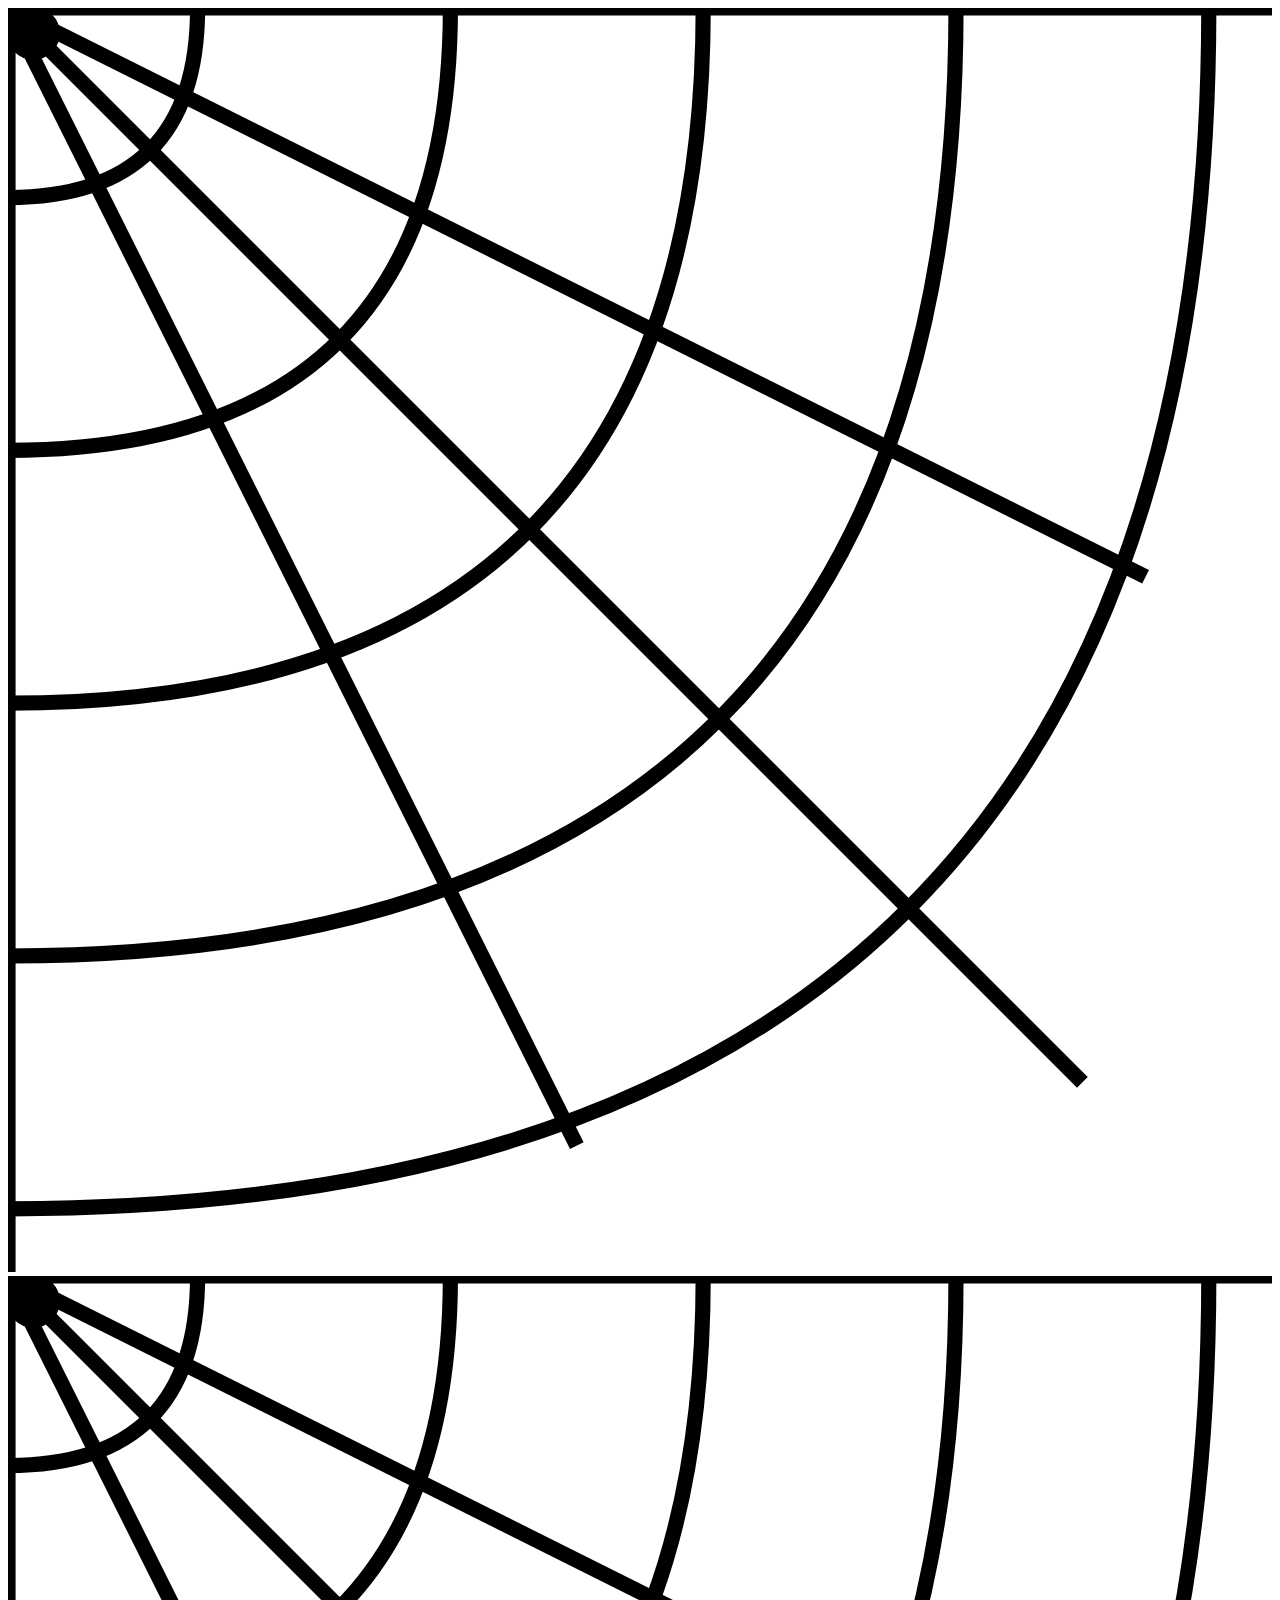
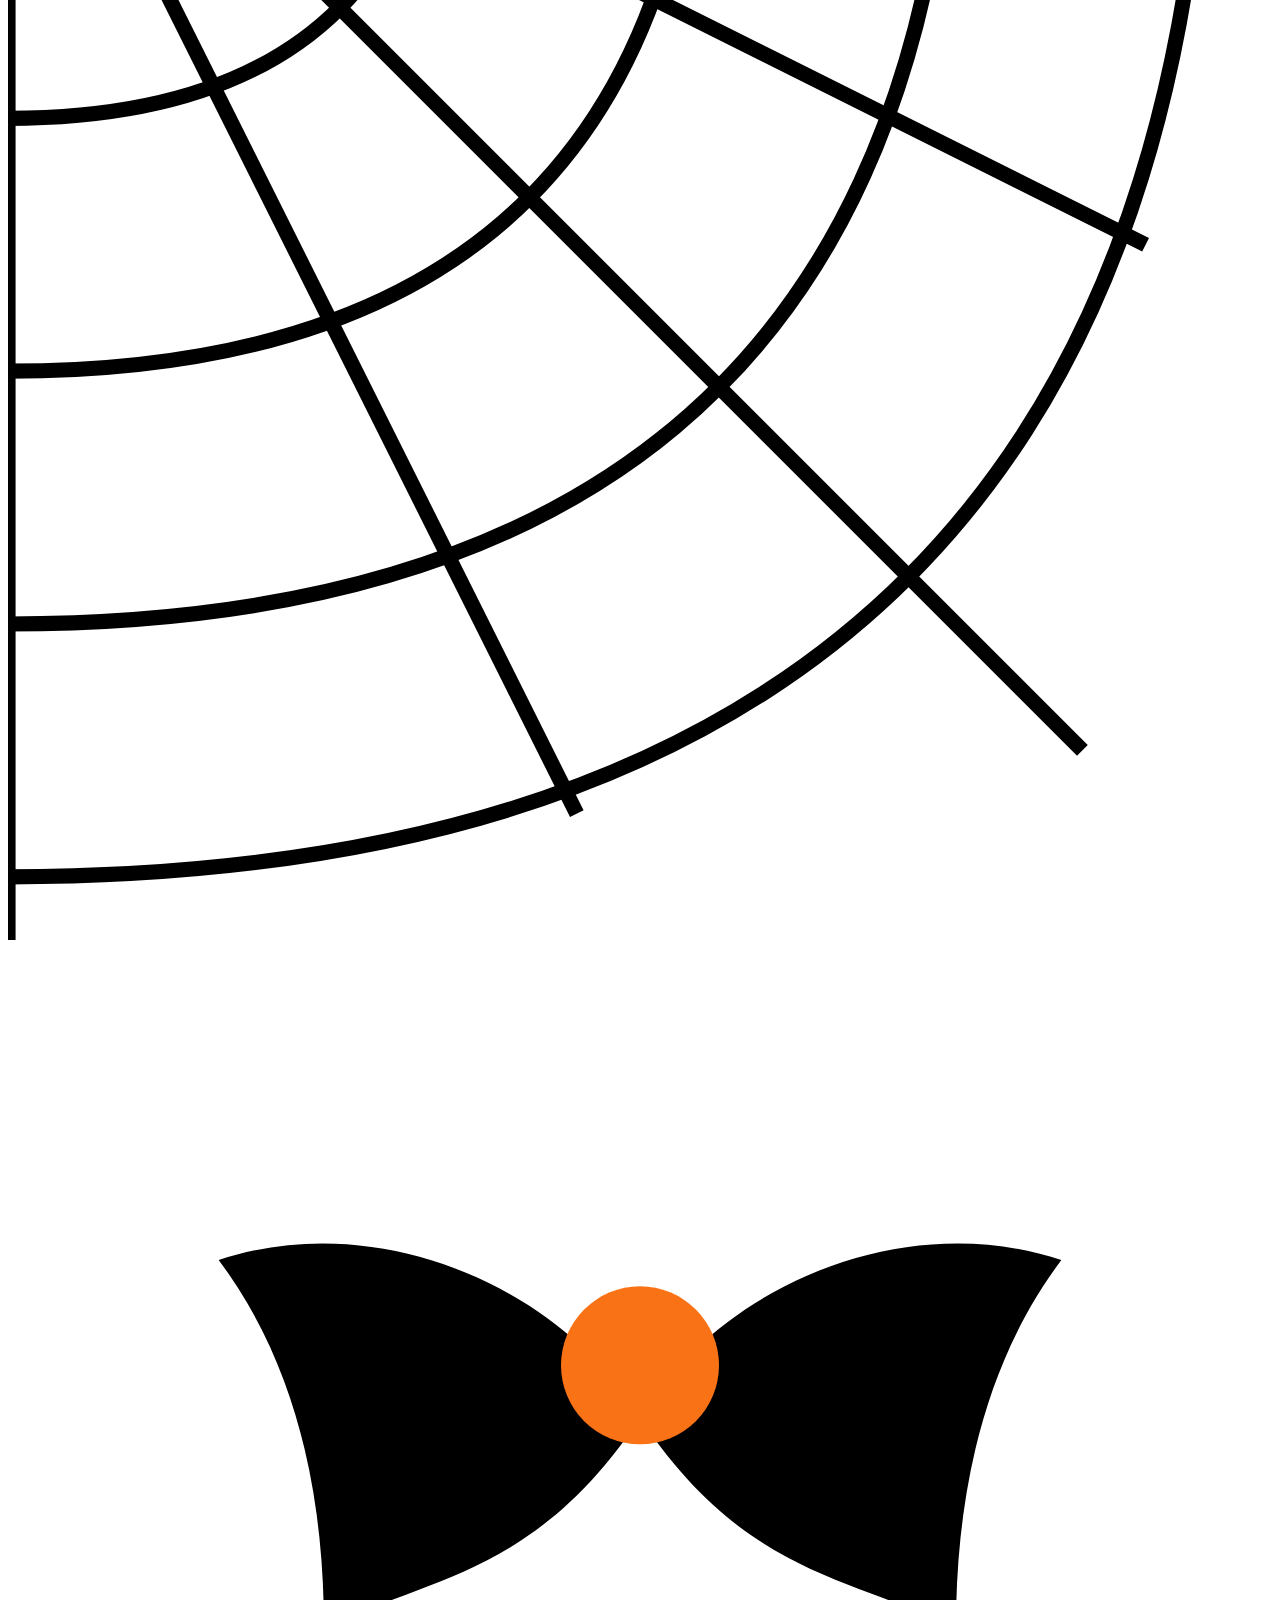
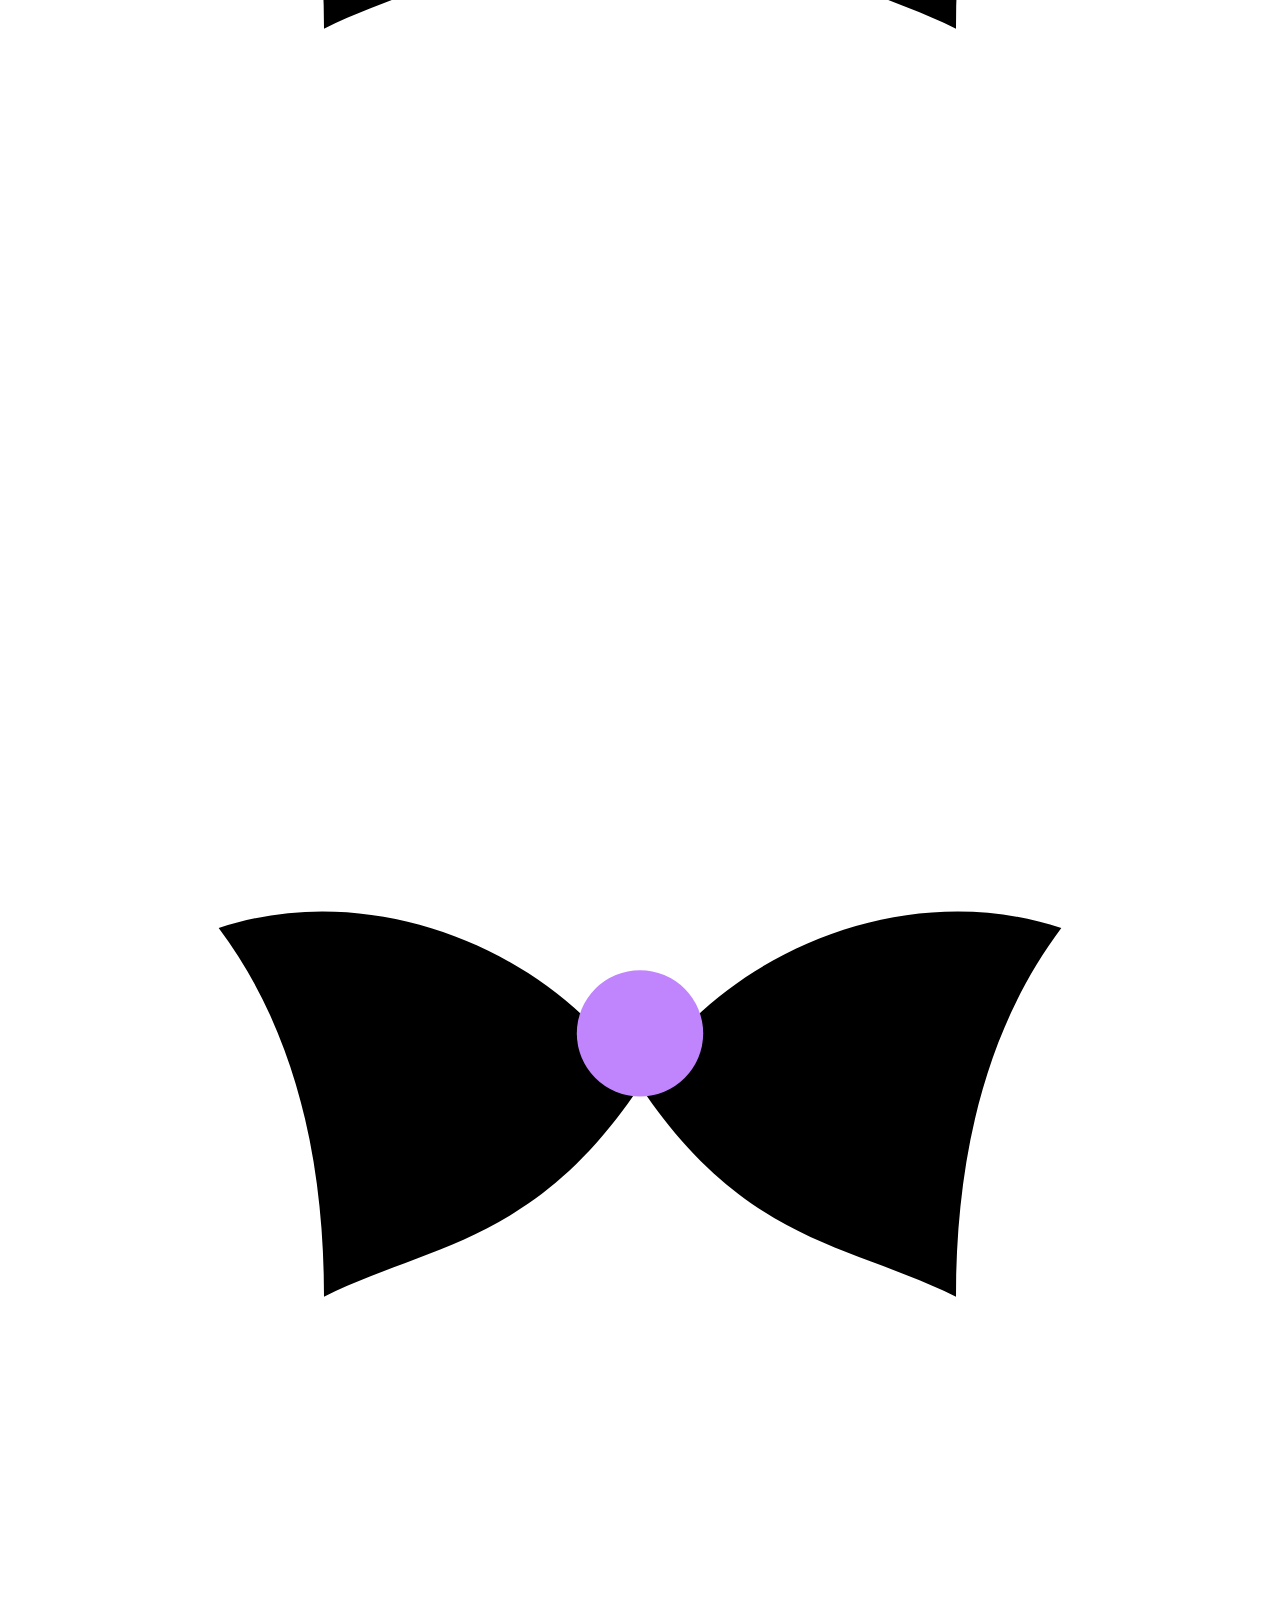
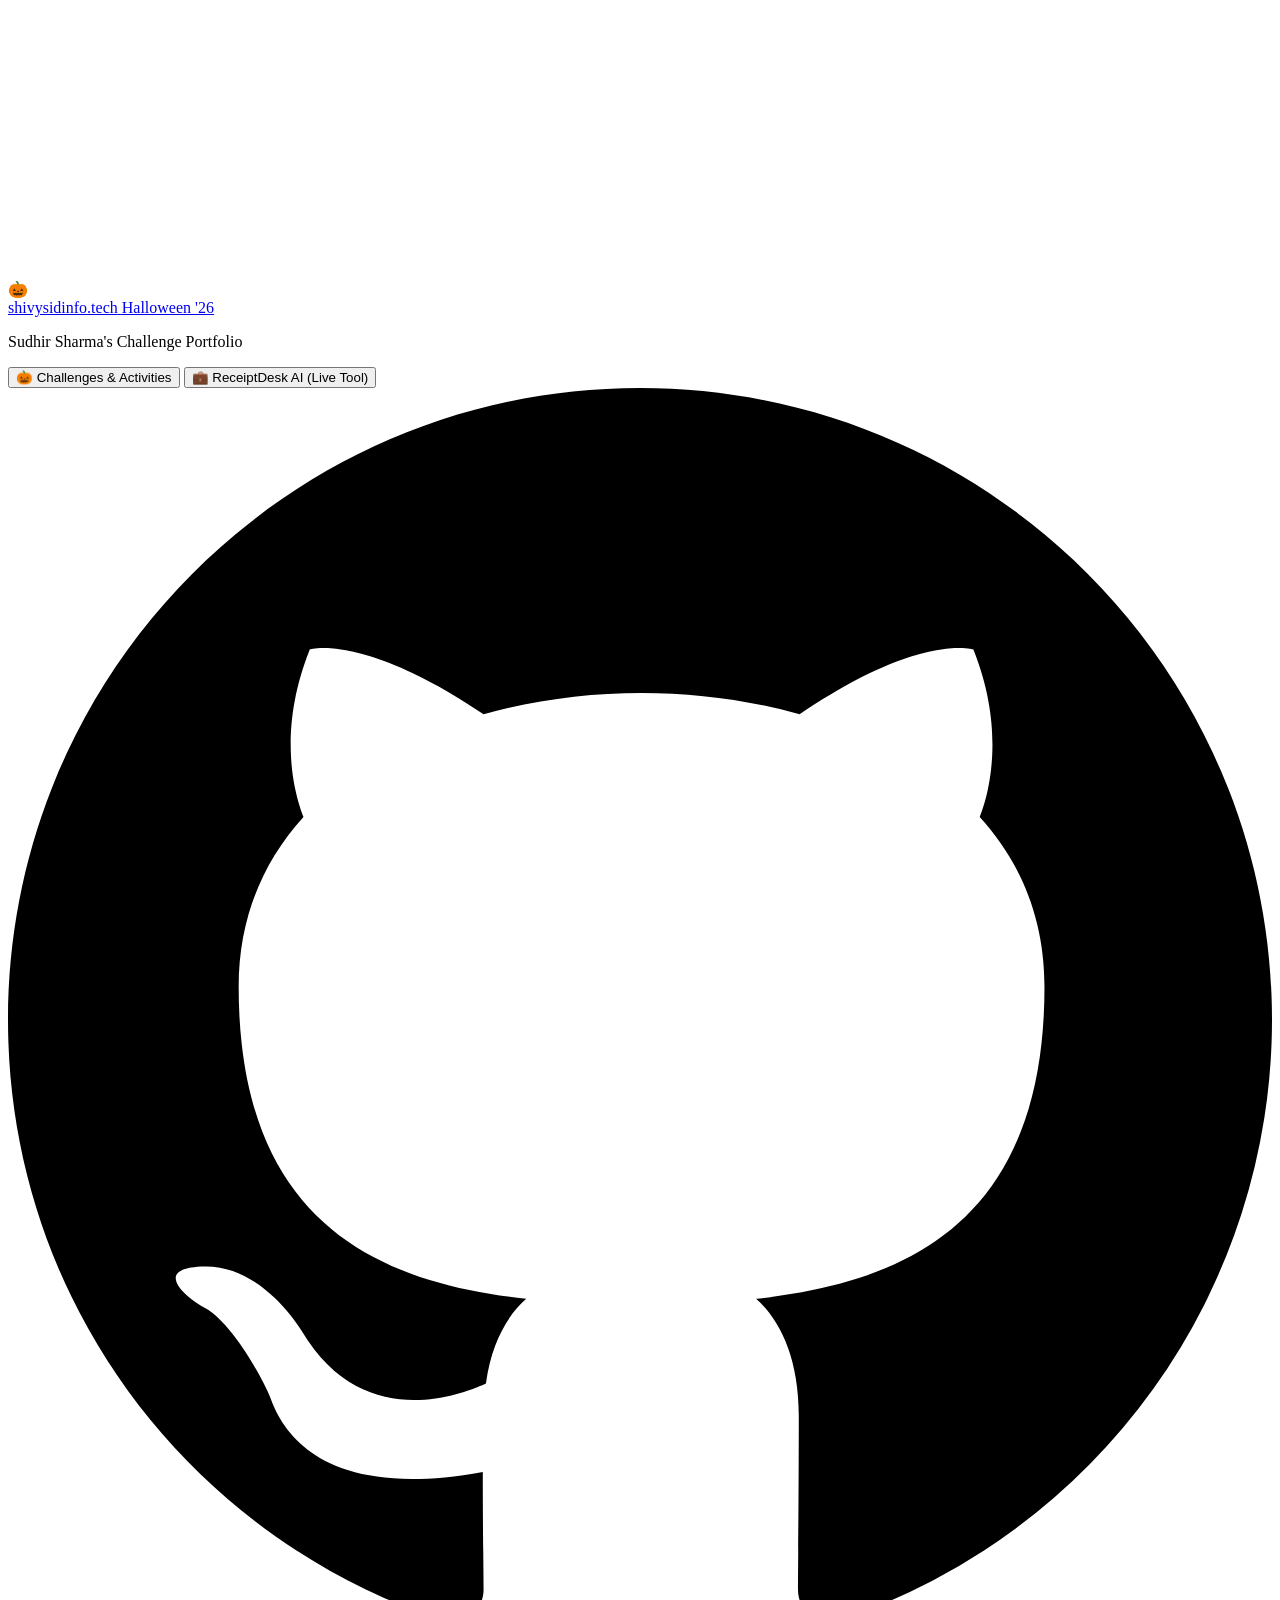
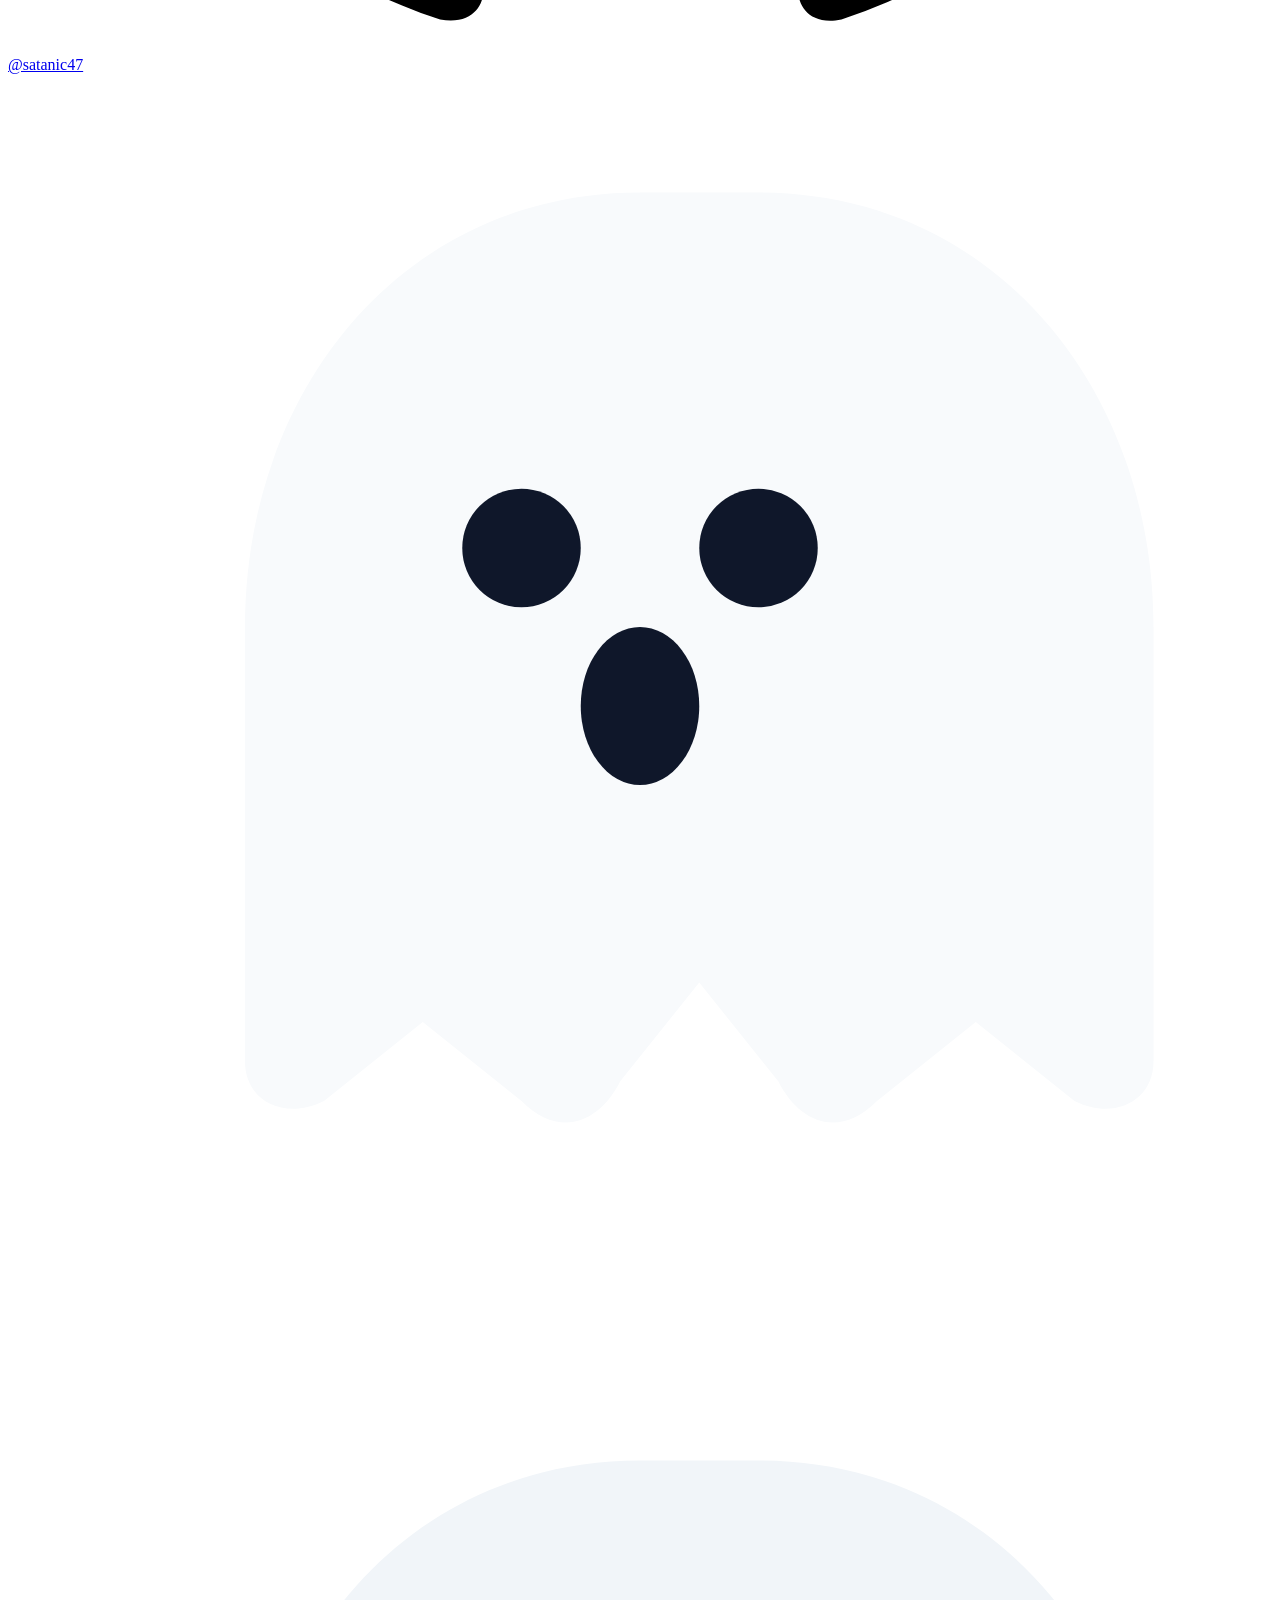
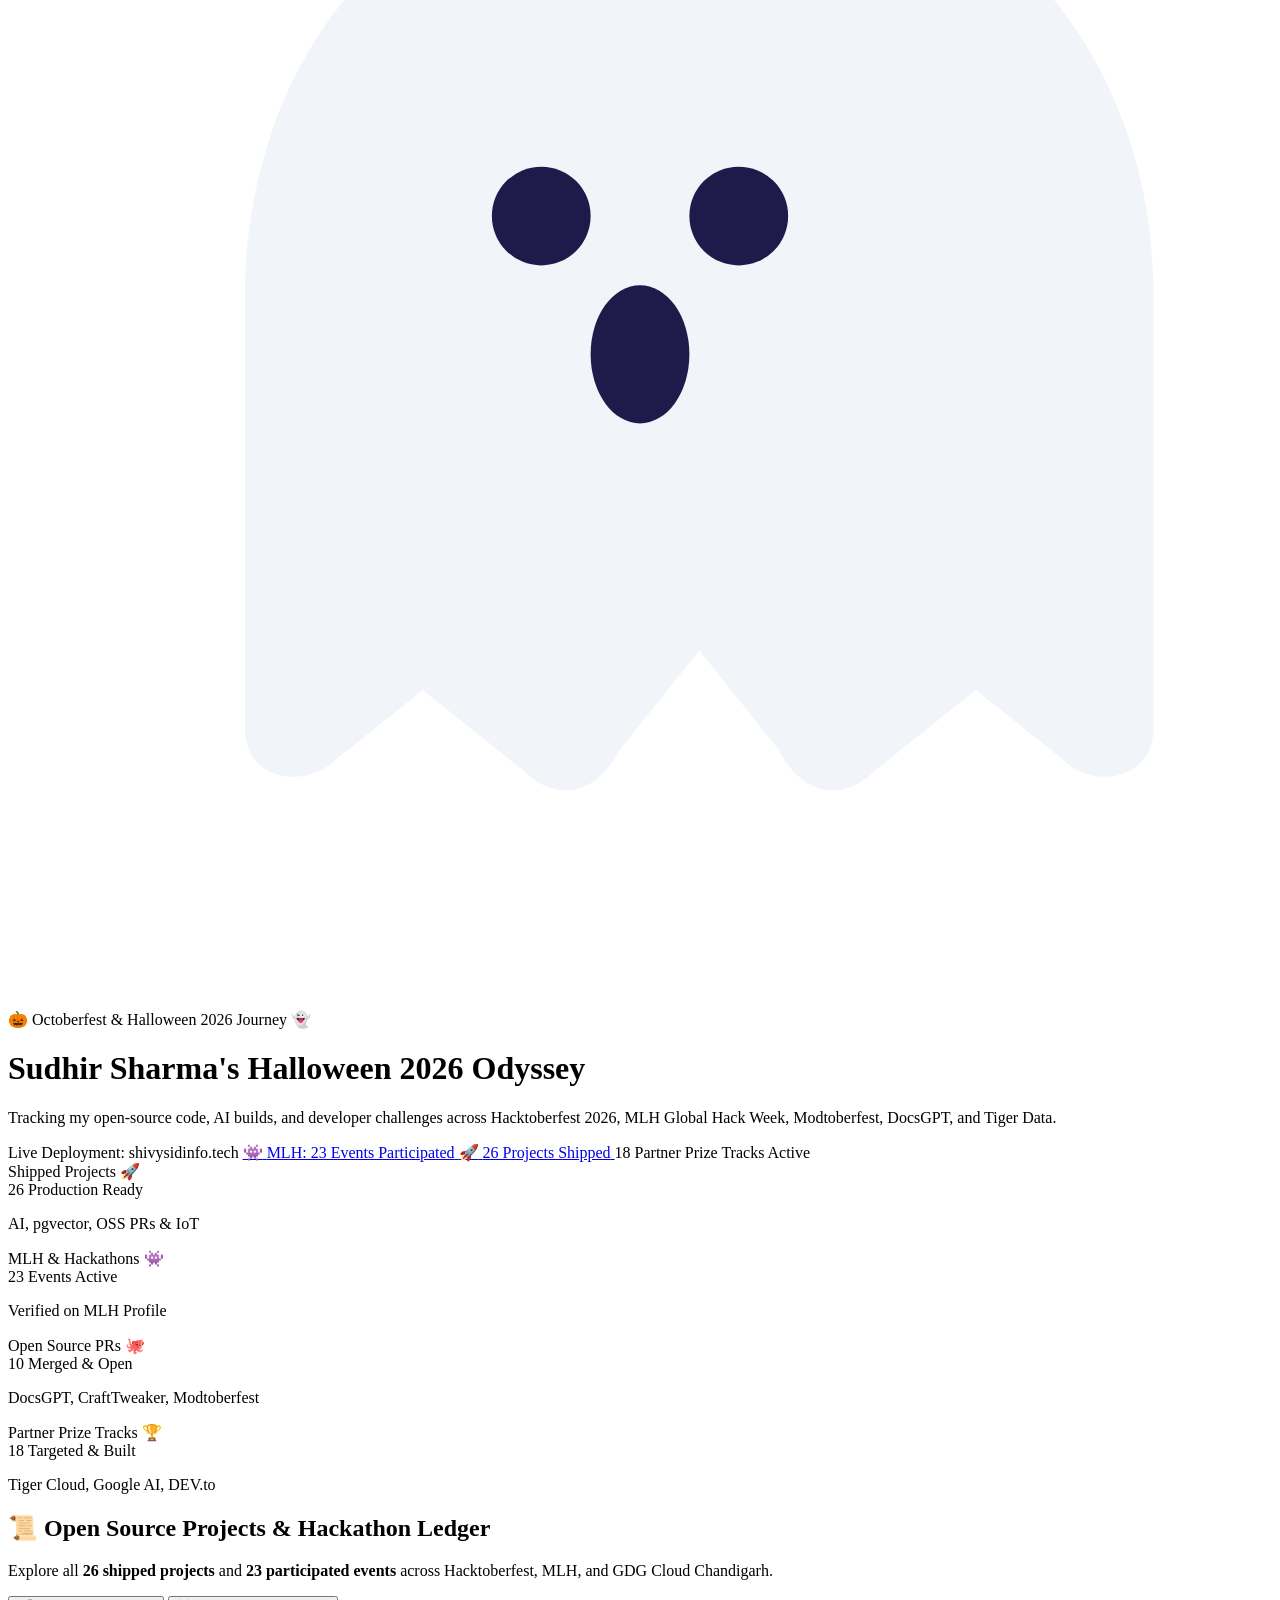
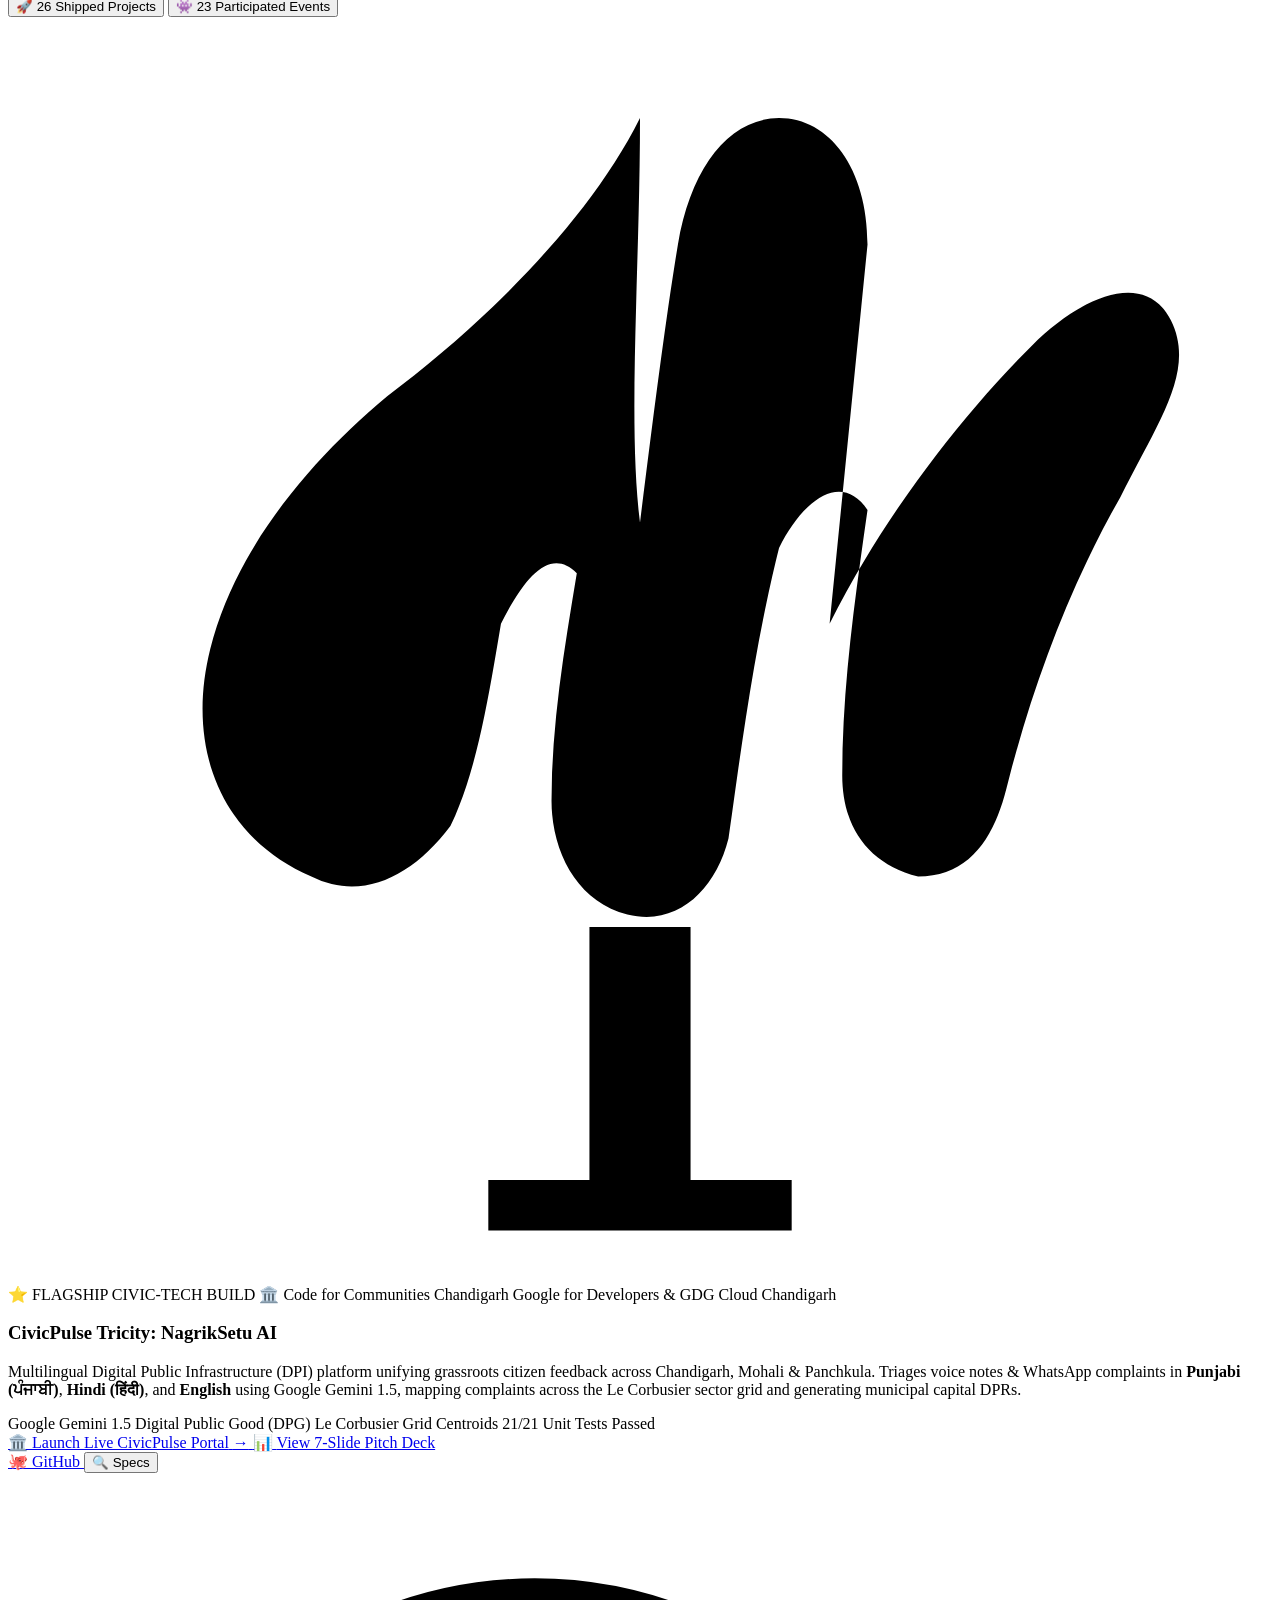
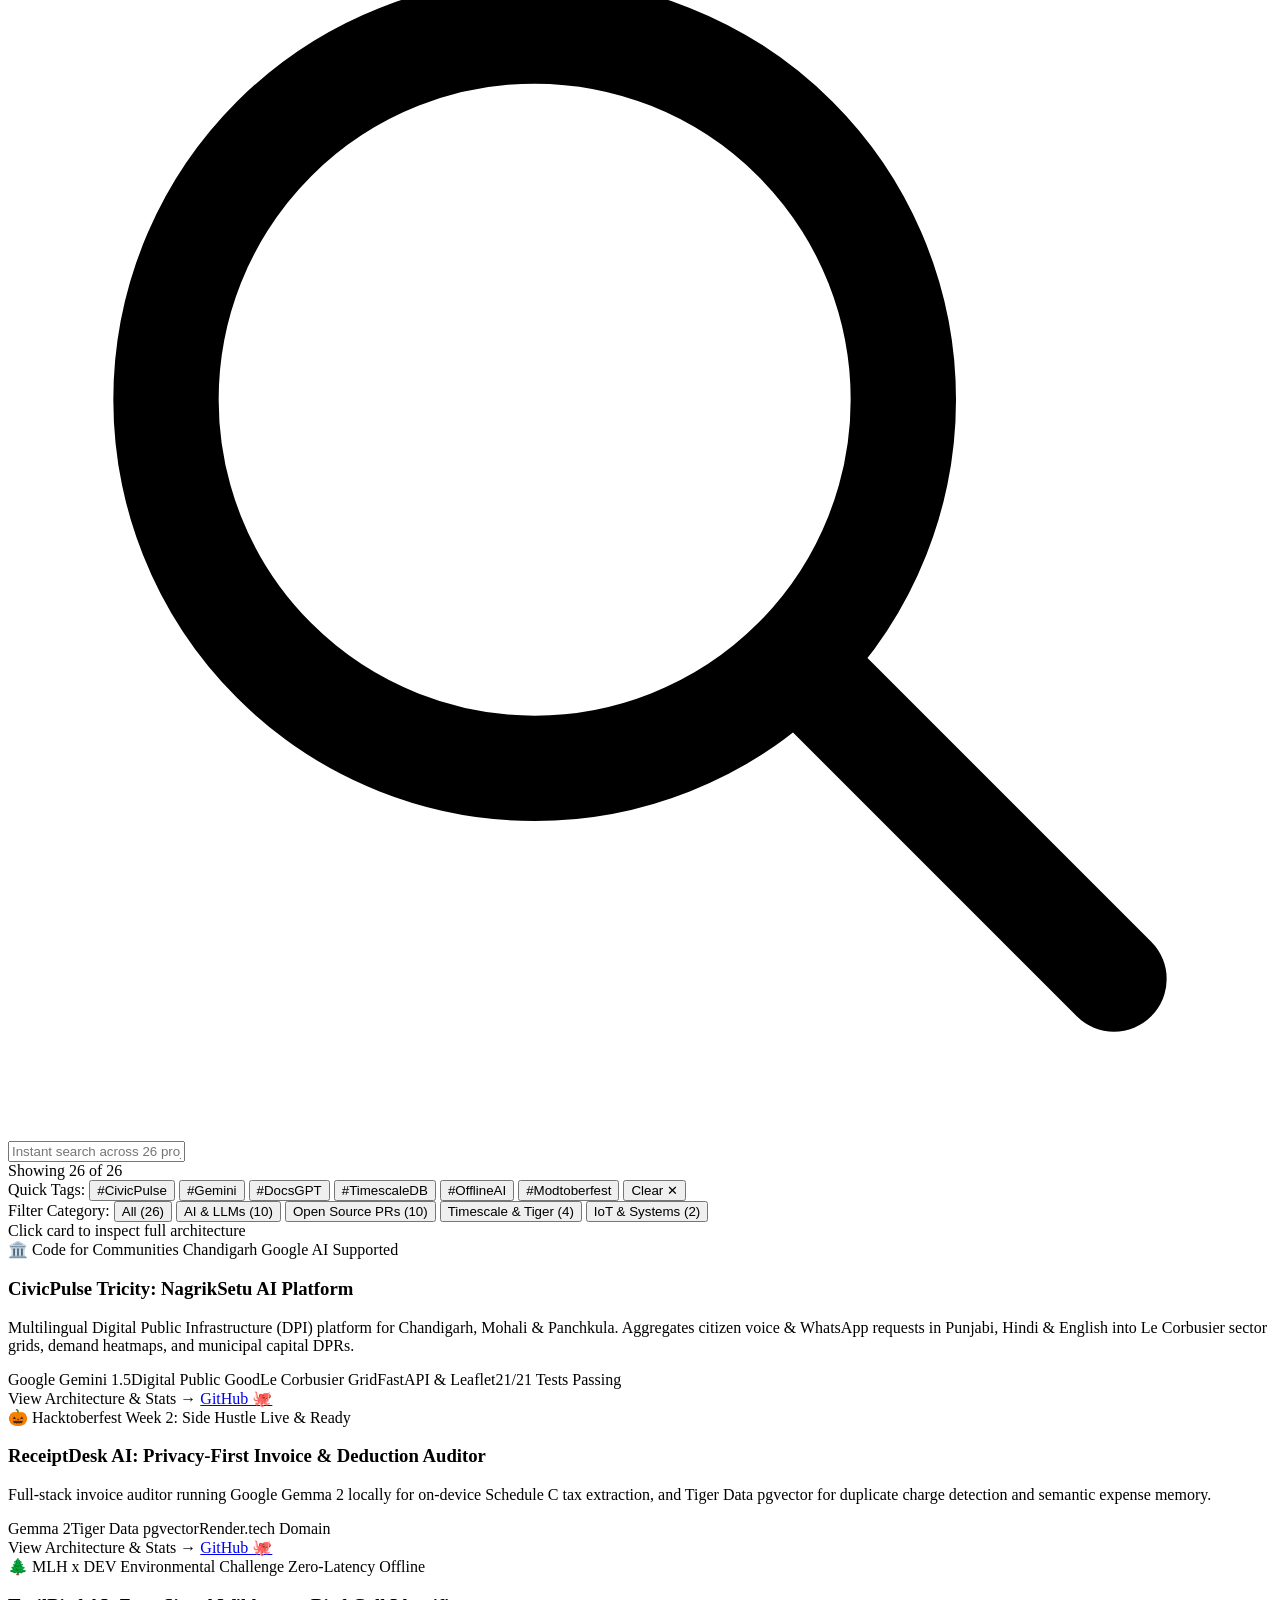
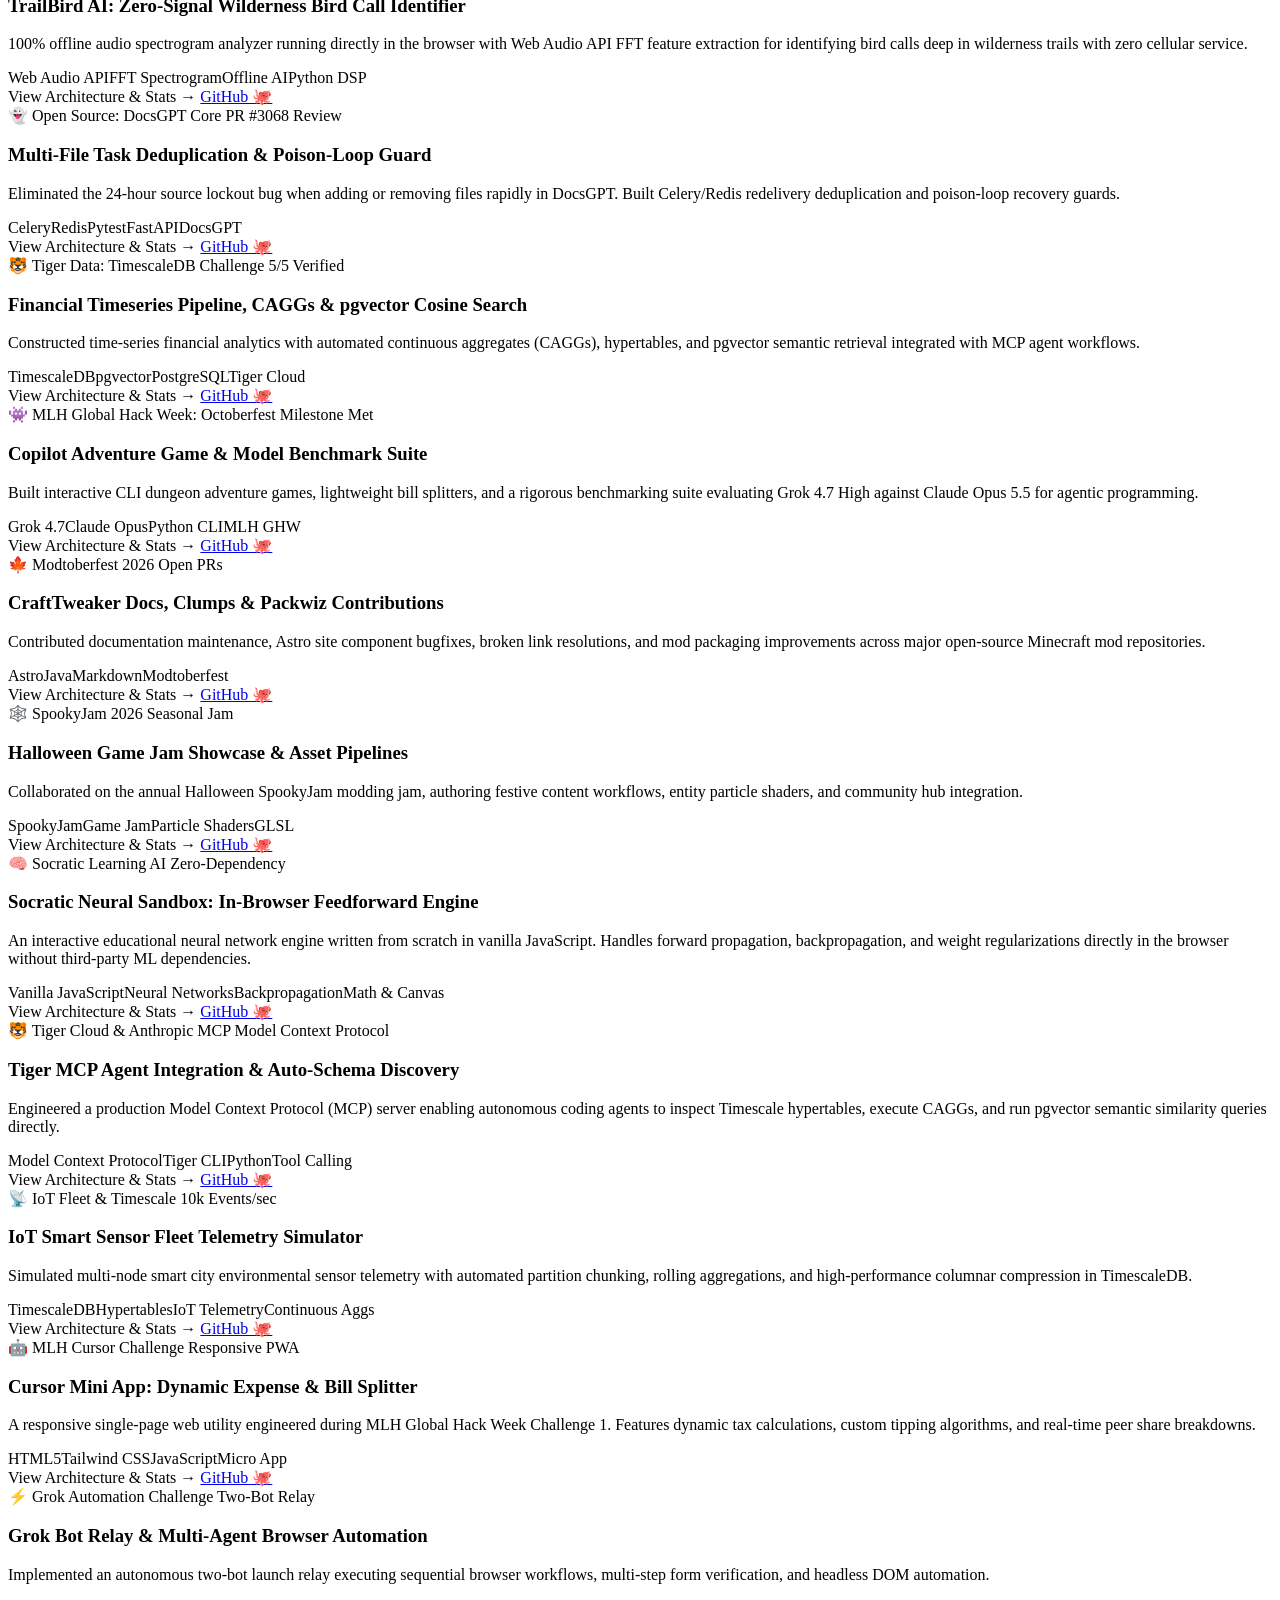
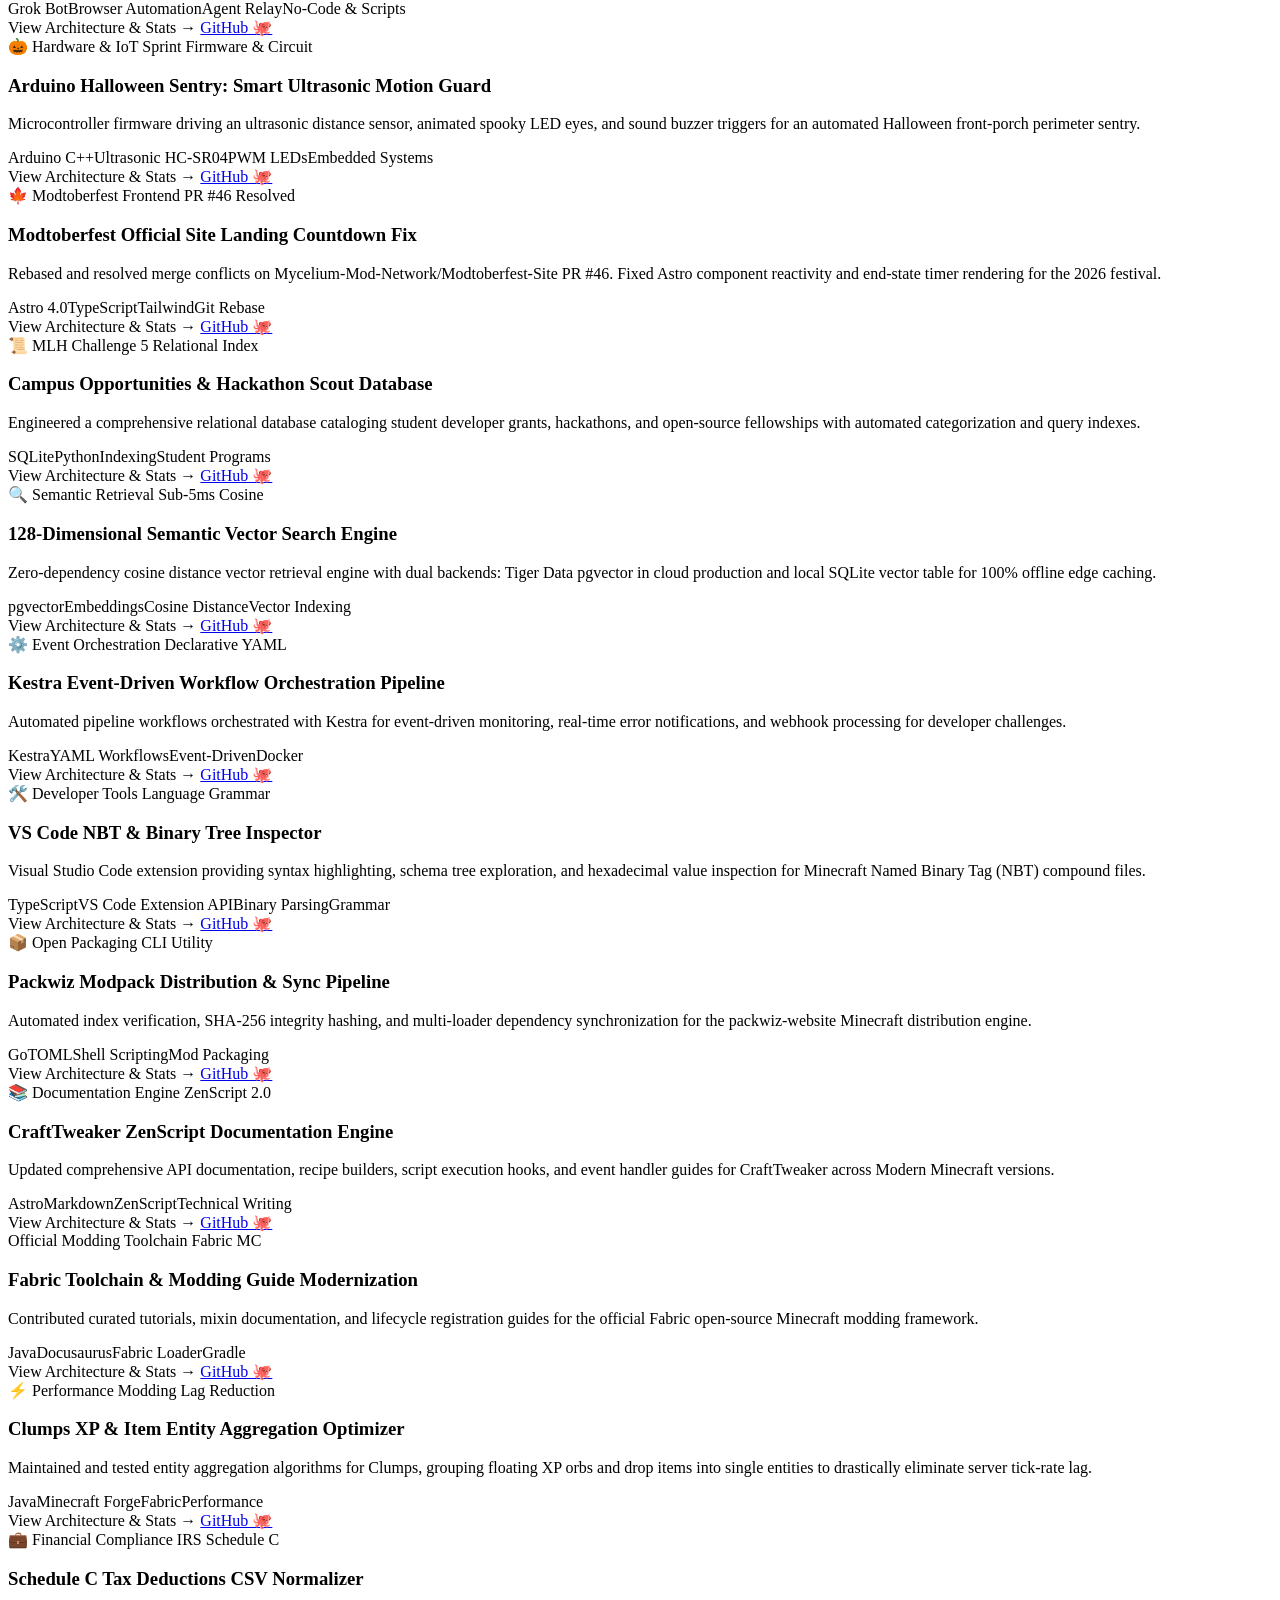
==== app/static/index.html @ 4e72932d "feat: improve homepage with real-time search, metrics bar, CivicPulse Tricity flagship spotlight, an" ====
<!DOCTYPE html>
<html lang="en">
<head>
  <meta charset="UTF-8">
  <meta name="viewport" content="width=device-width, initial-scale=1.0">
  <title>Sudhir Sharma | Halloween 2026 Journey & Challenges Hub</title>
  <meta name="description" content="Sudhir Sharma's portfolio and journey through Halloween & Hacktoberfest 2026: Open-Source AI, MLH Global Hack Week, Modtoberfest, DocsGPT, and ReceiptDesk AI.">
  <link rel="icon" href="data:image/svg+xml,<svg xmlns='http://www.w3.org/2000/svg' viewBox='0 0 100 100'><text y='.9em' font-size='90'>🎃</text></svg>">
  
  <script src="https://cdn.tailwindcss.com"></script>
  <script src="https://cdn.jsdelivr.net/npm/chart.js"></script>
  <link rel="stylesheet" href="/static/style.css">
  <link rel="preconnect" href="https://fonts.googleapis.com">
  <link href="https://fonts.googleapis.com/css2?family=Creepster&family=Inter:wght@300;400;500;600;700;800;900&display=swap" rel="stylesheet">
</head>
<body class="bg-slate-950 text-slate-100 min-h-screen flex flex-col selection:bg-orange-500 selection:text-white relative">

  <!-- ============================================================== -->
  <!-- 🕸️ SPIDER WEBS (Top Corners) -->
  <!-- ============================================================== -->
  <svg class="spider-web top-0 left-0 w-36 h-36 sm:w-48 sm:h-48 text-orange-500/40" viewBox="0 0 100 100" fill="none" stroke="currentColor" stroke-width="1.2">
    <path d="M0,0 L100,0 M0,0 L0,100 M0,0 L85,85 M0,0 L45,90 M0,0 L90,45" />
    <path d="M15,0 Q15,15 0,15 M35,0 Q35,35 0,35 M55,0 Q55,55 0,55 M75,0 Q75,75 0,75 M95,0 Q95,95 0,95" />
    <circle cx="2" cy="2" r="1.5" fill="currentColor" />
  </svg>

  <svg class="spider-web top-0 right-0 w-36 h-36 sm:w-48 sm:h-48 text-purple-500/40 scale-x-[-1]" viewBox="0 0 100 100" fill="none" stroke="currentColor" stroke-width="1.2">
    <path d="M0,0 L100,0 M0,0 L0,100 M0,0 L85,85 M0,0 L45,90 M0,0 L90,45" />
    <path d="M15,0 Q15,15 0,15 M35,0 Q35,35 0,35 M55,0 Q55,55 0,55 M75,0 Q75,75 0,75 M95,0 Q95,95 0,95" />
    <circle cx="2" cy="2" r="1.5" fill="currentColor" />
  </svg>

  <!-- ============================================================== -->
  <!-- 🎃 SPOOKY HALLOWEEN HEADER WITH ANIMATED BATS & WHITE GHOSTS -->
  <!-- ============================================================== -->
  <header class="relative border-b border-orange-950/60 bg-gradient-to-b from-slate-950 via-purple-950/30 to-slate-950 pt-8 pb-10 px-4 sm:px-6 lg:px-8 overflow-hidden">
    
    <!-- Animated Flying Bats Across Header -->
    <div class="absolute top-4 left-1/4 animate-bat-1 pointer-events-none opacity-80">
      <svg class="w-8 h-8 text-orange-400" viewBox="0 0 24 24" fill="currentColor">
        <path class="animate-wing" d="M12 9c-1.5-2.5-5-4-8-3 1.5 2 2 4.5 2 7 2-1 4-1 6-4zm0 0c1.5-2.5 5-4 8-3-1.5 2-2 4.5-2 7-2-1-4-1-6-4z"/>
        <circle cx="12" cy="8" r="1.5" fill="#f97316"/>
      </svg>
    </div>
    
    <div class="absolute top-10 right-1/4 animate-bat-2 pointer-events-none opacity-70">
      <svg class="w-6 h-6 text-purple-400" viewBox="0 0 24 24" fill="currentColor">
        <path class="animate-wing" d="M12 9c-1.5-2.5-5-4-8-3 1.5 2 2 4.5 2 7 2-1 4-1 6-4zm0 0c1.5-2.5 5-4 8-3-1.5 2-2 4.5-2 7-2-1-4-1-6-4z"/>
        <circle cx="12" cy="8" r="1.2" fill="#c084fc"/>
      </svg>
    </div>

    <!-- Header Navigation Bar -->
    <div class="max-w-7xl mx-auto flex flex-col md:flex-row items-center justify-between gap-4 pb-6 border-b border-slate-800/60">
      <div class="flex items-center space-x-3">
        <span class="text-3xl filter drop-shadow-[0_0_10px_rgba(249,115,22,0.8)]">🎃</span>
        <div>
          <a href="/" class="text-xl font-bold tracking-tight text-white hover:text-orange-400 transition flex items-center gap-2">
            <span>shivysidinfo.tech</span>
            <span class="text-xs px-2 py-0.5 rounded-full bg-orange-500/20 text-orange-400 border border-orange-500/30">Halloween '26</span>
          </a>
          <p class="text-xs text-slate-400">Sudhir Sharma's Challenge Portfolio</p>
        </div>
      </div>

      <!-- View Switcher & Action Tabs -->
      <div class="flex flex-wrap items-center gap-2.5">
        <button id="tabActivitiesBtn" class="px-3.5 py-1.5 text-xs font-bold rounded-lg bg-orange-500 text-slate-950 transition shadow-lg shadow-orange-500/30 flex items-center space-x-1.5">
          <span>🎃</span>
          <span>Challenges & Activities</span>
        </button>

        <button id="tabAuditorBtn" class="px-3.5 py-1.5 text-xs font-bold rounded-lg bg-slate-800 hover:bg-slate-700 text-slate-200 border border-slate-700 transition flex items-center space-x-1.5">
          <span>💼</span>
          <span>ReceiptDesk AI (Live Tool)</span>
        </button>

        <a href="https://github.com/satanic47" target="_blank" rel="noopener noreferrer" class="px-3 py-1.5 text-xs font-semibold rounded-lg bg-slate-900 hover:bg-slate-800 text-slate-300 border border-slate-800 transition flex items-center space-x-1">
          <svg class="w-3.5 h-3.5 fill-current" viewBox="0 0 24 24"><path d="M12 0C5.37 0 0 5.37 0 12c0 5.31 3.435 9.795 8.205 11.385.6.105.825-.255.825-.57 0-.285-.015-1.23-.015-2.235-3.015.555-3.795-.735-4.035-1.41-.135-.345-.72-1.41-1.23-1.695-.42-.225-1.02-.78-.015-.795.945-.015 1.62.87 1.845 1.23 1.08 1.815 2.805 1.305 3.495.99.105-.78.42-1.305.765-1.605-2.67-.3-5.46-1.335-5.46-5.925 0-1.305.465-2.385 1.23-3.225-.12-.3-.54-1.53.12-3.18 0 0 1.005-.315 3.3 1.23.96-.27 1.98-.405 3-.405s2.04.135 3 .405c2.295-1.56 3.3-1.23 3.3-1.23.66 1.65.24 2.88.12 3.18.765.84 1.23 1.905 1.23 3.225 0 4.605-2.805 5.625-5.475 5.925.435.375.81 1.095.81 2.22 0 1.605-.015 2.895-.015 3.3 0 .315.225.69.825.57A12.02 12.02 0 0024 12c0-6.63-5.37-12-12-12z"/></svg>
          <span>@satanic47</span>
        </a>
      </div>
    </div>

    <!-- Spooky Hero Branding (Animated Ghosts & Spooky Typography) -->
    <div class="max-w-5xl mx-auto text-center mt-8 relative">
      
      <!-- Animated Floating Ghosts Left & Right -->
      <div class="hidden sm:block absolute -left-8 top-0 animate-ghost pointer-events-none">
        <svg class="w-14 h-14 spooky-ghost-glow" viewBox="0 0 64 64" fill="none">
          <path d="M32 6C20 6 12 16 12 28v22c0 2 2 3 4 2l5-4 5 4c2 2 4 1 5-1l4-5 4 5c1 2 3 3 5 1l5-4 5 4c2 1 4 0 4-2V28c0-12-8-22-20-22z" fill="#f8fafc"/>
          <circle cx="26" cy="24" r="3" fill="#0f172a"/>
          <circle cx="38" cy="24" r="3" fill="#0f172a"/>
          <ellipse cx="32" cy="32" rx="3" ry="4" fill="#0f172a"/>
        </svg>
      </div>

      <div class="hidden sm:block absolute -right-8 top-2 animate-ghost-delayed pointer-events-none">
        <svg class="w-12 h-12 spooky-ghost-glow" viewBox="0 0 64 64" fill="none">
          <path d="M32 6C20 6 12 16 12 28v22c0 2 2 3 4 2l5-4 5 4c2 2 4 1 5-1l4-5 4 5c1 2 3 3 5 1l5-4 5 4c2 1 4 0 4-2V28c0-12-8-22-20-22z" fill="#f1f5f9"/>
          <circle cx="27" cy="24" r="2.5" fill="#1e1b4b"/>
          <circle cx="37" cy="24" r="2.5" fill="#1e1b4b"/>
          <ellipse cx="32" cy="31" rx="2.5" ry="3.5" fill="#1e1b4b"/>
        </svg>
      </div>

      <!-- Spooky Title -->
      <div class="inline-flex items-center space-x-2 px-3 py-1 rounded-full bg-orange-500/10 text-orange-400 border border-orange-500/20 text-xs font-semibold uppercase tracking-wider mb-3">
        <span>🎃</span>
        <span>Octoberfest & Halloween 2026 Journey</span>
        <span>👻</span>
      </div>

      <h1 class="text-4xl sm:text-5xl md:text-6xl font-black tracking-tight text-white font-spooky text-orange-400 spooky-text-glow">
        Sudhir Sharma's Halloween 2026 Odyssey
      </h1>

      <p class="mt-4 text-slate-300 text-sm sm:text-base max-w-3xl mx-auto leading-relaxed">
        Tracking my open-source code, AI builds, and developer challenges across 
        <span class="text-orange-400 font-semibold">Hacktoberfest 2026</span>, 
        <span class="text-purple-400 font-semibold">MLH Global Hack Week</span>, 
        <span class="text-amber-400 font-semibold">Modtoberfest</span>, 
        <span class="text-emerald-400 font-semibold">DocsGPT</span>, and 
        <span class="text-blue-400 font-semibold">Tiger Data</span>.
      </p>

      <div class="mt-5 flex flex-wrap justify-center items-center gap-3 text-xs text-slate-400">
        <span class="flex items-center gap-1.5 bg-slate-900/80 px-3 py-1.5 rounded-full border border-slate-800">
          <span class="w-2 h-2 rounded-full bg-emerald-400 animate-ping"></span>
          <span>Live Deployment: shivysidinfo.tech</span>
        </span>
        <a href="https://www.mlh.com/account/profile#event-participations" target="_blank" rel="noopener noreferrer" class="flex items-center gap-1.5 bg-blue-950/80 hover:bg-blue-900/80 text-blue-300 px-3.5 py-1.5 rounded-full border border-blue-800/80 transition font-semibold">
          <span>👾</span>
          <span>MLH: 23 Events Participated</span>
        </a>
        <a href="https://www.mlh.com/account/profile#event-participations" target="_blank" rel="noopener noreferrer" class="flex items-center gap-1.5 bg-purple-950/80 hover:bg-purple-900/80 text-purple-300 px-3.5 py-1.5 rounded-full border border-purple-800/80 transition font-semibold">
          <span>🚀</span>
          <span>26 Projects Shipped</span>
        </a>
        <span class="bg-orange-950/40 text-orange-400 px-3 py-1.5 rounded-full border border-orange-800/40">
          18 Partner Prize Tracks Active
        </span>
      </div>
    </div>
  </header>

  <!-- ============================================================== -->
  <!-- 📊 KEY METRICS COUNTER STRIP -->
  <!-- ============================================================== -->
  <section class="max-w-7xl mx-auto px-4 sm:px-6 lg:px-8 -mt-6 relative z-20">
    <div class="grid grid-cols-2 lg:grid-cols-4 gap-3 sm:gap-4">
      
      <div class="bg-slate-900/90 border border-orange-500/30 hover:border-orange-500/60 rounded-xl p-4 backdrop-blur shadow-lg shadow-orange-950/20 transition group">
        <div class="flex items-center justify-between">
          <span class="text-xs font-semibold text-slate-400 uppercase tracking-wider">Shipped Projects</span>
          <span class="text-xl">🚀</span>
        </div>
        <div class="mt-2 flex items-baseline gap-2">
          <span class="text-3xl font-black text-white group-hover:text-orange-400 transition">26</span>
          <span class="text-xs text-orange-400 font-medium">Production Ready</span>
        </div>
        <p class="text-[11px] text-slate-400 mt-1">AI, pgvector, OSS PRs &amp; IoT</p>
      </div>

      <div class="bg-slate-900/90 border border-purple-500/30 hover:border-purple-500/60 rounded-xl p-4 backdrop-blur shadow-lg shadow-purple-950/20 transition group">
        <div class="flex items-center justify-between">
          <span class="text-xs font-semibold text-slate-400 uppercase tracking-wider">MLH &amp; Hackathons</span>
          <span class="text-xl">👾</span>
        </div>
        <div class="mt-2 flex items-baseline gap-2">
          <span class="text-3xl font-black text-white group-hover:text-purple-400 transition">23</span>
          <span class="text-xs text-purple-400 font-medium">Events Active</span>
        </div>
        <p class="text-[11px] text-slate-400 mt-1">Verified on MLH Profile</p>
      </div>

      <div class="bg-slate-900/90 border border-emerald-500/30 hover:border-emerald-500/60 rounded-xl p-4 backdrop-blur shadow-lg shadow-emerald-950/20 transition group">
        <div class="flex items-center justify-between">
          <span class="text-xs font-semibold text-slate-400 uppercase tracking-wider">Open Source PRs</span>
          <span class="text-xl">🐙</span>
        </div>
        <div class="mt-2 flex items-baseline gap-2">
          <span class="text-3xl font-black text-white group-hover:text-emerald-400 transition">10</span>
          <span class="text-xs text-emerald-400 font-medium">Merged &amp; Open</span>
        </div>
        <p class="text-[11px] text-slate-400 mt-1">DocsGPT, CraftTweaker, Modtoberfest</p>
      </div>

      <div class="bg-slate-900/90 border border-amber-500/30 hover:border-amber-500/60 rounded-xl p-4 backdrop-blur shadow-lg shadow-amber-950/20 transition group">
        <div class="flex items-center justify-between">
          <span class="text-xs font-semibold text-slate-400 uppercase tracking-wider">Partner Prize Tracks</span>
          <span class="text-xl">🏆</span>
        </div>
        <div class="mt-2 flex items-baseline gap-2">
          <span class="text-3xl font-black text-white group-hover:text-amber-400 transition">18</span>
          <span class="text-xs text-amber-400 font-medium">Targeted &amp; Built</span>
        </div>
        <p class="text-[11px] text-slate-400 mt-1">Tiger Cloud, Google AI, DEV.to</p>
      </div>

    </div>
  </section>


  <!-- ============================================================== -->
  <!-- 🎃 VIEW 1: CHALLENGES & ACTIVITIES GRID (MATCHING LAYOUT.PNG) -->
  <!-- ============================================================== -->
    <!-- ============================================================== -->
  <!-- 🎃 VIEW 1: CHALLENGES, PROJECTS & PARTICIPATED EVENTS -->
  <!-- ============================================================== -->
  <main id="activitiesView" class="flex-grow max-w-7xl mx-auto px-4 sm:px-6 lg:px-8 py-10 w-full space-y-8">
    
    <!-- Section Header & Dual View Toggle -->
    <div class="flex flex-col md:flex-row md:items-center justify-between gap-4 pb-4 border-b border-slate-800">
      <div>
        <h2 class="text-2xl sm:text-3xl font-extrabold text-white flex items-center gap-2">
          <span>📜</span>
          <span>Open Source Projects &amp; Hackathon Ledger</span>
        </h2>
        <p class="text-slate-400 text-xs sm:text-sm mt-1">
          Explore all <strong class="text-orange-400">26 shipped projects</strong> and <strong class="text-blue-400">23 participated events</strong> across Hacktoberfest, MLH, and GDG Cloud Chandigarh.
        </p>
      </div>

      <!-- View Selector (26 Projects vs 23 Events) -->
      <div class="flex items-center gap-2 p-1 bg-slate-900 rounded-xl border border-slate-800">
        <button id="showProjectsBtn" onclick="switchViewType('projects')" class="px-4 py-2 text-xs font-bold rounded-lg bg-orange-500 text-slate-950 transition shadow-md shadow-orange-500/20 flex items-center gap-1.5">
          <span>🚀</span>
          <span>26 Shipped Projects</span>
        </button>
        <button id="showEventsBtn" onclick="switchViewType('events')" class="px-4 py-2 text-xs font-bold rounded-lg bg-slate-900 hover:bg-slate-800 text-slate-300 transition flex items-center gap-1.5">
          <span>👾</span>
          <span>23 Participated Events</span>
        </button>
      </div>
    </div>

    <!-- Filter Pills for Projects -->
    
    <!-- ============================================================== -->
    <!-- 🏛️ FEATURED FLAGSHIP SPOTLIGHT: CIVICPULSE TRICITY -->
    <!-- ============================================================== -->
    <div class="relative rounded-2xl bg-gradient-to-r from-slate-900 via-slate-900/95 to-emerald-950/40 border-2 border-emerald-500/50 hover:border-emerald-400 p-6 sm:p-8 overflow-hidden shadow-2xl shadow-emerald-950/30 transition group">
      <!-- Top Tricolor Accent Line -->
      <div class="absolute top-0 left-0 right-0 h-1 bg-gradient-to-r from-amber-500 via-white to-emerald-600"></div>

      <!-- Watermark Background -->
      <div class="absolute -right-8 -bottom-10 w-64 h-64 opacity-10 pointer-events-none group-hover:opacity-15 transition">
        <svg viewBox="0 0 100 100" class="w-full h-full text-emerald-400 fill-current" xmlns="http://www.w3.org/2000/svg">
          <path d="M50 8 C46 16 38 24 30 30 C24 35 18 42 16 50 C14 58 17 65 24 68 C28 70 32 68 35 64 C37 60 38 54 39 48 C41 44 43 42 45 44 C44 50 43 56 43 62 C43 66 45 70 49 71 C53 72 56 69 57 65 C58 58 59 50 61 42 C63 38 66 36 68 39 C67 46 66 53 66 60 C66 64 68 67 72 68 C76 68 78 65 79 61 C81 53 84 45 88 38 C91 32 94 28 92 24 C90 20 85 22 81 26 C75 32 69 40 65 48 C66 38 67 28 68 18 C68 12 65 8 61 8 C57 8 54 12 53 18 C52 24 51 32 50 40 C49 32 50 20 50 8 Z" />
          <path d="M46 72 L46 92 L38 92 L38 96 L62 96 L62 92 L54 92 L54 72 Z" />
        </svg>
      </div>

      <div class="relative z-10 flex flex-col lg:flex-row items-start lg:items-center justify-between gap-6">
        <div class="space-y-3 max-w-3xl">
          <div class="flex flex-wrap items-center gap-2">
            <span class="text-[11px] font-bold px-3 py-1 rounded-full bg-emerald-500/20 text-emerald-300 border border-emerald-500/30 flex items-center gap-1.5">
              <span class="w-2 h-2 rounded-full bg-emerald-400 animate-pulse"></span>
              ⭐ FLAGSHIP CIVIC-TECH BUILD
            </span>
            <span class="text-[11px] font-bold px-3 py-1 rounded-full bg-amber-500/20 text-amber-300 border border-amber-500/30">
              🏛️ Code for Communities Chandigarh
            </span>
            <span class="text-[11px] font-semibold text-slate-400">
              Google for Developers &amp; GDG Cloud Chandigarh
            </span>
          </div>

          <h3 class="text-2xl sm:text-3xl font-black text-white group-hover:text-emerald-300 transition">
            CivicPulse Tricity: NagrikSetu AI
          </h3>

          <p class="text-sm text-slate-300 leading-relaxed">
            Multilingual Digital Public Infrastructure (DPI) platform unifying grassroots citizen feedback across Chandigarh, Mohali &amp; Panchkula. Triages voice notes &amp; WhatsApp complaints in <strong class="text-amber-400 font-semibold">Punjabi (ਪੰਜਾਬੀ)</strong>, <strong class="text-emerald-400 font-semibold">Hindi (हिंदी)</strong>, and <strong class="text-blue-400 font-semibold">English</strong> using Google Gemini 1.5, mapping complaints across the Le Corbusier sector grid and generating municipal capital DPRs.
          </p>

          <div class="flex flex-wrap gap-2 text-xs">
            <span class="px-2.5 py-1 rounded bg-slate-800/90 text-slate-300 border border-slate-700 font-mono">Google Gemini 1.5</span>
            <span class="px-2.5 py-1 rounded bg-slate-800/90 text-slate-300 border border-slate-700 font-mono">Digital Public Good (DPG)</span>
            <span class="px-2.5 py-1 rounded bg-slate-800/90 text-slate-300 border border-slate-700 font-mono">Le Corbusier Grid Centroids</span>
            <span class="px-2.5 py-1 rounded bg-slate-800/90 text-slate-300 border border-slate-700 font-mono">21/21 Unit Tests Passed</span>
          </div>
        </div>

        <!-- Direct Action Buttons -->
        <div class="flex flex-col sm:flex-row lg:flex-col gap-2.5 shrink-0 w-full lg:w-auto">
          <a href="/civicpulse" class="px-5 py-2.5 rounded-xl bg-gradient-to-r from-emerald-500 to-teal-600 hover:from-emerald-400 hover:to-teal-500 text-slate-950 font-extrabold text-xs text-center shadow-lg shadow-emerald-500/25 transition flex items-center justify-center gap-2">
            <span>🏛️</span>
            <span>Launch Live CivicPulse Portal</span>
            <span>→</span>
          </a>
          <a href="/civicpulse/deck" class="px-4 py-2 rounded-xl bg-slate-800 hover:bg-slate-700 text-slate-200 border border-slate-700 text-xs text-center font-bold transition flex items-center justify-center gap-2">
            <span>📊</span>
            <span>View 7-Slide Pitch Deck</span>
          </a>
          <div class="flex items-center gap-2">
            <a href="https://github.com/satanic47/civicpulse-tricity" target="_blank" class="flex-1 px-3 py-2 rounded-xl bg-slate-900 hover:bg-slate-800 text-slate-300 border border-slate-800 text-xs text-center font-semibold transition flex items-center justify-center gap-1.5">
              <span>🐙</span>
              <span>GitHub</span>
            </a>
            <button onclick="openActivityModal('civicpulse')" class="flex-1 px-3 py-2 rounded-xl bg-slate-900 hover:bg-slate-800 text-orange-400 border border-slate-800 text-xs text-center font-semibold transition flex items-center justify-center gap-1.5">
              <span>🔍</span>
              <span>Specs</span>
            </button>
          </div>
        </div>
      </div>
    </div>

    <!-- ============================================================== -->
    <!-- 🔍 REAL-TIME INSTANT SEARCH & QUICK KEYWORD TAGS -->
    <!-- ============================================================== -->
    <div class="space-y-4 pt-2">
      
      <!-- Instant Search Bar -->
      <div class="relative">
        <div class="absolute inset-y-0 left-0 pl-3.5 flex items-center pointer-events-none text-slate-400">
          <svg class="w-4 h-4" fill="none" stroke="currentColor" viewBox="0 0 24 24"><path stroke-linecap="round" stroke-linejoin="round" stroke-width="2" d="M21 21l-6-6m2-5a7 7 0 11-14 0 7 7 0 0114 0z"/></svg>
        </div>
        <input 
          type="text" 
          id="ledgerSearchInput" 
          oninput="handleSearchInput(event)"
          placeholder="Instant search across 26 projects &amp; 23 events (e.g. Gemini, Tricity, pgvector, DocsGPT, offline, mod, tiger)..." 
          class="w-full bg-slate-900/90 border border-slate-800 hover:border-slate-700 focus:border-orange-500 rounded-xl pl-10 pr-24 py-3 text-sm text-slate-100 placeholder-slate-500 outline-none transition shadow-inner"
        >
        <div id="searchCounterBadge" class="absolute inset-y-0 right-0 pr-3 flex items-center">
          <span class="text-xs px-2.5 py-1 rounded-md bg-slate-800 text-slate-400 font-mono">
            Showing <span id="showingCount" class="text-orange-400 font-bold">26</span> of 26
          </span>
        </div>
      </div>

      <!-- Quick Keyword Chips -->
      <div class="flex flex-wrap items-center gap-1.5 text-xs">
        <span class="text-slate-400 font-medium mr-1 text-[11px]">Quick Tags:</span>
        <button onclick="quickFilterTag('civicpulse')" class="px-2.5 py-1 rounded-md bg-slate-900 hover:bg-slate-800 text-emerald-400 border border-slate-800 text-[11px] transition">#CivicPulse</button>
        <button onclick="quickFilterTag('gemini')" class="px-2.5 py-1 rounded-md bg-slate-900 hover:bg-slate-800 text-blue-400 border border-slate-800 text-[11px] transition">#Gemini</button>
        <button onclick="quickFilterTag('docsgpt')" class="px-2.5 py-1 rounded-md bg-slate-900 hover:bg-slate-800 text-orange-400 border border-slate-800 text-[11px] transition">#DocsGPT</button>
        <button onclick="quickFilterTag('timescale')" class="px-2.5 py-1 rounded-md bg-slate-900 hover:bg-slate-800 text-purple-400 border border-slate-800 text-[11px] transition">#TimescaleDB</button>
        <button onclick="quickFilterTag('offline')" class="px-2.5 py-1 rounded-md bg-slate-900 hover:bg-slate-800 text-emerald-400 border border-slate-800 text-[11px] transition">#OfflineAI</button>
        <button onclick="quickFilterTag('modtoberfest')" class="px-2.5 py-1 rounded-md bg-slate-900 hover:bg-slate-800 text-amber-400 border border-slate-800 text-[11px] transition">#Modtoberfest</button>
        <button onclick="clearSearchFilter()" id="clearSearchBtn" class="hidden px-2.5 py-1 rounded-md bg-rose-950/40 text-rose-300 border border-rose-800/40 text-[11px] transition font-bold">Clear ✕</button>
      </div>
    </div>

    <div id="projectsFilterBar" class="flex flex-wrap items-center justify-between gap-4">
      <div class="flex flex-wrap items-center gap-2">
        <span class="text-xs text-slate-400 font-medium">Filter Category:</span>
        <button onclick="filterCategory('all')" id="filter-all" class="text-xs px-3 py-1.5 rounded-lg bg-orange-500/20 text-orange-400 border border-orange-500/30 font-semibold transition">All (26)</button>
        <button onclick="filterCategory('ai')" id="filter-ai" class="text-xs px-3 py-1.5 rounded-lg bg-slate-900 text-slate-400 hover:text-white border border-slate-800 transition">AI &amp; LLMs (10)</button>
        <button onclick="filterCategory('oss')" id="filter-oss" class="text-xs px-3 py-1.5 rounded-lg bg-slate-900 text-slate-400 hover:text-white border border-slate-800 transition">Open Source PRs (10)</button>
        <button onclick="filterCategory('tiger')" id="filter-tiger" class="text-xs px-3 py-1.5 rounded-lg bg-slate-900 text-slate-400 hover:text-white border border-slate-800 transition">Timescale &amp; Tiger (4)</button>
        <button onclick="filterCategory('iot')" id="filter-iot" class="text-xs px-3 py-1.5 rounded-lg bg-slate-900 text-slate-400 hover:text-white border border-slate-800 transition">IoT &amp; Systems (2)</button>
      </div>
      <span class="text-xs text-slate-500 font-mono">Click card to inspect full architecture</span>
    </div>

    <!-- ======================================================== -->
    <!-- 26 PROJECTS GRID -->
    <!-- ======================================================== -->
    <div id="projectsGrid" class="grid grid-cols-1 md:grid-cols-2 lg:grid-cols-3 gap-6">

      <div class="activity-card group bg-slate-900/70 border-2 border-emerald-500/60 hover:border-emerald-400 rounded-2xl p-6 flex flex-col justify-between cursor-pointer relative overflow-hidden backdrop-blur project-card" data-category="ai" onclick="openActivityModal('civicpulse')">
        <div class="absolute top-0 right-0 w-28 h-28 bg-emerald-500/15 rounded-full blur-2xl group-hover:opacity-100 transition"></div>
        <div>
          <div class="flex items-center justify-between mb-3">
            <span class="text-[11px] font-bold px-2.5 py-1 rounded-full bg-slate-800/80 text-orange-400 border border-slate-700/60">
              🏛️ Code for Communities Chandigarh
            </span>
            <span class="text-[11px] font-semibold text-emerald-400 flex items-center gap-1">
              <span class="w-1.5 h-1.5 rounded-full bg-emerald-400 animate-pulse"></span>
              Google AI Supported
            </span>
          </div>
          <h3 class="text-lg font-bold text-white group-hover:text-orange-400 transition leading-snug">
            CivicPulse Tricity: NagrikSetu AI Platform
          </h3>
          <p class="mt-2.5 text-slate-400 text-xs leading-relaxed">
            Multilingual Digital Public Infrastructure (DPI) platform for Chandigarh, Mohali & Panchkula. Aggregates citizen voice & WhatsApp requests in Punjabi, Hindi & English into Le Corbusier sector grids, demand heatmaps, and municipal capital DPRs.
          </p>
          <div class="mt-4 flex flex-wrap gap-1.5">
            <span class="text-[10px] font-mono px-2 py-0.5 rounded bg-slate-800 text-slate-300">Google Gemini 1.5</span><span class="text-[10px] font-mono px-2 py-0.5 rounded bg-slate-800 text-slate-300">Digital Public Good</span><span class="text-[10px] font-mono px-2 py-0.5 rounded bg-slate-800 text-slate-300">Le Corbusier Grid</span><span class="text-[10px] font-mono px-2 py-0.5 rounded bg-slate-800 text-slate-300">FastAPI & Leaflet</span><span class="text-[10px] font-mono px-2 py-0.5 rounded bg-slate-800 text-slate-300">21/21 Tests Passing</span>
          </div>
        </div>
        <div class="mt-5 pt-4 border-t border-slate-800/80 flex items-center justify-between">
          <span class="text-xs text-orange-400 font-semibold group-hover:translate-x-1 transition flex items-center gap-1">
            <span>View Architecture & Stats</span>
            <span>→</span>
          </span>
          <a href="https://github.com/satanic47/civicpulse-tricity" target="_blank" onclick="event.stopPropagation();" class="text-[11px] font-bold px-2.5 py-1 rounded bg-slate-800 hover:bg-slate-700 text-slate-200 border border-slate-700 transition flex items-center gap-1">
            <span>GitHub 🐙</span>
          </a>
        </div>
      </div>

      <div class="activity-card group bg-slate-900/70 border border-orange-500/40 hover:border-orange-500 rounded-2xl p-6 flex flex-col justify-between cursor-pointer relative overflow-hidden backdrop-blur project-card" data-category="ai" onclick="openActivityModal('receiptdesk')">
        <div class="absolute top-0 right-0 w-28 h-28 bg-orange-500/10 rounded-full blur-2xl group-hover:opacity-100 transition"></div>
        <div>
          <div class="flex items-center justify-between mb-3">
            <span class="text-[11px] font-bold px-2.5 py-1 rounded-full bg-slate-800/80 text-orange-400 border border-slate-700/60">
              🎃 Hacktoberfest Week 2: Side Hustle
            </span>
            <span class="text-[11px] font-semibold text-emerald-400 flex items-center gap-1">
              <span class="w-1.5 h-1.5 rounded-full bg-emerald-400 animate-pulse"></span>
              Live & Ready
            </span>
          </div>
          <h3 class="text-lg font-bold text-white group-hover:text-orange-400 transition leading-snug">
            ReceiptDesk AI: Privacy-First Invoice & Deduction Auditor
          </h3>
          <p class="mt-2.5 text-slate-400 text-xs leading-relaxed">
            Full-stack invoice auditor running Google Gemma 2 locally for on-device Schedule C tax extraction, and Tiger Data pgvector for duplicate charge detection and semantic expense memory.
          </p>
          <div class="mt-4 flex flex-wrap gap-1.5">
            <span class="text-[10px] font-mono px-2 py-0.5 rounded bg-slate-800 text-slate-300">Gemma 2</span><span class="text-[10px] font-mono px-2 py-0.5 rounded bg-slate-800 text-slate-300">Tiger Data pgvector</span><span class="text-[10px] font-mono px-2 py-0.5 rounded bg-slate-800 text-slate-300">Render</span><span class="text-[10px] font-mono px-2 py-0.5 rounded bg-slate-800 text-slate-300">.tech Domain</span>
          </div>
        </div>
        <div class="mt-5 pt-4 border-t border-slate-800/80 flex items-center justify-between">
          <span class="text-xs text-orange-400 font-semibold group-hover:translate-x-1 transition flex items-center gap-1">
            <span>View Architecture & Stats</span>
            <span>→</span>
          </span>
          <a href="https://github.com/satanic47/receiptdesk-ai" target="_blank" onclick="event.stopPropagation();" class="text-[11px] font-bold px-2.5 py-1 rounded bg-slate-800 hover:bg-slate-700 text-slate-200 border border-slate-700 transition flex items-center gap-1">
            <span>GitHub 🐙</span>
          </a>
        </div>
      </div>

      <div class="activity-card group bg-slate-900/70 border border-orange-500/40 hover:border-orange-500 rounded-2xl p-6 flex flex-col justify-between cursor-pointer relative overflow-hidden backdrop-blur project-card" data-category="ai" onclick="openActivityModal('trailbird')">
        <div class="absolute top-0 right-0 w-28 h-28 bg-orange-500/10 rounded-full blur-2xl group-hover:opacity-100 transition"></div>
        <div>
          <div class="flex items-center justify-between mb-3">
            <span class="text-[11px] font-bold px-2.5 py-1 rounded-full bg-slate-800/80 text-orange-400 border border-slate-700/60">
              🌲 MLH x DEV Environmental Challenge
            </span>
            <span class="text-[11px] font-semibold text-emerald-400 flex items-center gap-1">
              <span class="w-1.5 h-1.5 rounded-full bg-emerald-400 animate-pulse"></span>
              Zero-Latency Offline
            </span>
          </div>
          <h3 class="text-lg font-bold text-white group-hover:text-orange-400 transition leading-snug">
            TrailBird AI: Zero-Signal Wilderness Bird Call Identifier
          </h3>
          <p class="mt-2.5 text-slate-400 text-xs leading-relaxed">
            100% offline audio spectrogram analyzer running directly in the browser with Web Audio API FFT feature extraction for identifying bird calls deep in wilderness trails with zero cellular service.
          </p>
          <div class="mt-4 flex flex-wrap gap-1.5">
            <span class="text-[10px] font-mono px-2 py-0.5 rounded bg-slate-800 text-slate-300">Web Audio API</span><span class="text-[10px] font-mono px-2 py-0.5 rounded bg-slate-800 text-slate-300">FFT Spectrogram</span><span class="text-[10px] font-mono px-2 py-0.5 rounded bg-slate-800 text-slate-300">Offline AI</span><span class="text-[10px] font-mono px-2 py-0.5 rounded bg-slate-800 text-slate-300">Python DSP</span>
          </div>
        </div>
        <div class="mt-5 pt-4 border-t border-slate-800/80 flex items-center justify-between">
          <span class="text-xs text-orange-400 font-semibold group-hover:translate-x-1 transition flex items-center gap-1">
            <span>View Architecture & Stats</span>
            <span>→</span>
          </span>
          <a href="https://github.com/satanic47/trailbird-ai" target="_blank" onclick="event.stopPropagation();" class="text-[11px] font-bold px-2.5 py-1 rounded bg-slate-800 hover:bg-slate-700 text-slate-200 border border-slate-700 transition flex items-center gap-1">
            <span>GitHub 🐙</span>
          </a>
        </div>
      </div>

      <div class="activity-card group bg-slate-900/70 border border-orange-500/40 hover:border-orange-500 rounded-2xl p-6 flex flex-col justify-between cursor-pointer relative overflow-hidden backdrop-blur project-card" data-category="oss" onclick="openActivityModal('docsgpt')">
        <div class="absolute top-0 right-0 w-28 h-28 bg-orange-500/10 rounded-full blur-2xl group-hover:opacity-100 transition"></div>
        <div>
          <div class="flex items-center justify-between mb-3">
            <span class="text-[11px] font-bold px-2.5 py-1 rounded-full bg-slate-800/80 text-orange-400 border border-slate-700/60">
              👻 Open Source: DocsGPT Core
            </span>
            <span class="text-[11px] font-semibold text-emerald-400 flex items-center gap-1">
              <span class="w-1.5 h-1.5 rounded-full bg-emerald-400 animate-pulse"></span>
              PR #3068 Review
            </span>
          </div>
          <h3 class="text-lg font-bold text-white group-hover:text-orange-400 transition leading-snug">
            Multi-File Task Deduplication & Poison-Loop Guard
          </h3>
          <p class="mt-2.5 text-slate-400 text-xs leading-relaxed">
            Eliminated the 24-hour source lockout bug when adding or removing files rapidly in DocsGPT. Built Celery/Redis redelivery deduplication and poison-loop recovery guards.
          </p>
          <div class="mt-4 flex flex-wrap gap-1.5">
            <span class="text-[10px] font-mono px-2 py-0.5 rounded bg-slate-800 text-slate-300">Celery</span><span class="text-[10px] font-mono px-2 py-0.5 rounded bg-slate-800 text-slate-300">Redis</span><span class="text-[10px] font-mono px-2 py-0.5 rounded bg-slate-800 text-slate-300">Pytest</span><span class="text-[10px] font-mono px-2 py-0.5 rounded bg-slate-800 text-slate-300">FastAPI</span><span class="text-[10px] font-mono px-2 py-0.5 rounded bg-slate-800 text-slate-300">DocsGPT</span>
          </div>
        </div>
        <div class="mt-5 pt-4 border-t border-slate-800/80 flex items-center justify-between">
          <span class="text-xs text-orange-400 font-semibold group-hover:translate-x-1 transition flex items-center gap-1">
            <span>View Architecture & Stats</span>
            <span>→</span>
          </span>
          <a href="https://github.com/arc53/DocsGPT/pull/3068" target="_blank" onclick="event.stopPropagation();" class="text-[11px] font-bold px-2.5 py-1 rounded bg-slate-800 hover:bg-slate-700 text-slate-200 border border-slate-700 transition flex items-center gap-1">
            <span>GitHub 🐙</span>
          </a>
        </div>
      </div>

      <div class="activity-card group bg-slate-900/70 border border-orange-500/40 hover:border-orange-500 rounded-2xl p-6 flex flex-col justify-between cursor-pointer relative overflow-hidden backdrop-blur project-card" data-category="tiger" onclick="openActivityModal('tigerdata')">
        <div class="absolute top-0 right-0 w-28 h-28 bg-orange-500/10 rounded-full blur-2xl group-hover:opacity-100 transition"></div>
        <div>
          <div class="flex items-center justify-between mb-3">
            <span class="text-[11px] font-bold px-2.5 py-1 rounded-full bg-slate-800/80 text-orange-400 border border-slate-700/60">
              🐯 Tiger Data: TimescaleDB Challenge
            </span>
            <span class="text-[11px] font-semibold text-emerald-400 flex items-center gap-1">
              <span class="w-1.5 h-1.5 rounded-full bg-emerald-400 animate-pulse"></span>
              5/5 Verified
            </span>
          </div>
          <h3 class="text-lg font-bold text-white group-hover:text-orange-400 transition leading-snug">
            Financial Timeseries Pipeline, CAGGs & pgvector Cosine Search
          </h3>
          <p class="mt-2.5 text-slate-400 text-xs leading-relaxed">
            Constructed time-series financial analytics with automated continuous aggregates (CAGGs), hypertables, and pgvector semantic retrieval integrated with MCP agent workflows.
          </p>
          <div class="mt-4 flex flex-wrap gap-1.5">
            <span class="text-[10px] font-mono px-2 py-0.5 rounded bg-slate-800 text-slate-300">TimescaleDB</span><span class="text-[10px] font-mono px-2 py-0.5 rounded bg-slate-800 text-slate-300">pgvector</span><span class="text-[10px] font-mono px-2 py-0.5 rounded bg-slate-800 text-slate-300">PostgreSQL</span><span class="text-[10px] font-mono px-2 py-0.5 rounded bg-slate-800 text-slate-300">Tiger Cloud</span>
          </div>
        </div>
        <div class="mt-5 pt-4 border-t border-slate-800/80 flex items-center justify-between">
          <span class="text-xs text-orange-400 font-semibold group-hover:translate-x-1 transition flex items-center gap-1">
            <span>View Architecture & Stats</span>
            <span>→</span>
          </span>
          <a href="https://github.com/satanic47/receiptdesk-ai" target="_blank" onclick="event.stopPropagation();" class="text-[11px] font-bold px-2.5 py-1 rounded bg-slate-800 hover:bg-slate-700 text-slate-200 border border-slate-700 transition flex items-center gap-1">
            <span>GitHub 🐙</span>
          </a>
        </div>
      </div>

      <div class="activity-card group bg-slate-900/70 border border-orange-500/40 hover:border-orange-500 rounded-2xl p-6 flex flex-col justify-between cursor-pointer relative overflow-hidden backdrop-blur project-card" data-category="ai" onclick="openActivityModal('mlhghw')">
        <div class="absolute top-0 right-0 w-28 h-28 bg-orange-500/10 rounded-full blur-2xl group-hover:opacity-100 transition"></div>
        <div>
          <div class="flex items-center justify-between mb-3">
            <span class="text-[11px] font-bold px-2.5 py-1 rounded-full bg-slate-800/80 text-orange-400 border border-slate-700/60">
              👾 MLH Global Hack Week: Octoberfest
            </span>
            <span class="text-[11px] font-semibold text-emerald-400 flex items-center gap-1">
              <span class="w-1.5 h-1.5 rounded-full bg-emerald-400 animate-pulse"></span>
              Milestone Met
            </span>
          </div>
          <h3 class="text-lg font-bold text-white group-hover:text-orange-400 transition leading-snug">
            Copilot Adventure Game & Model Benchmark Suite
          </h3>
          <p class="mt-2.5 text-slate-400 text-xs leading-relaxed">
            Built interactive CLI dungeon adventure games, lightweight bill splitters, and a rigorous benchmarking suite evaluating Grok 4.7 High against Claude Opus 5.5 for agentic programming.
          </p>
          <div class="mt-4 flex flex-wrap gap-1.5">
            <span class="text-[10px] font-mono px-2 py-0.5 rounded bg-slate-800 text-slate-300">Grok 4.7</span><span class="text-[10px] font-mono px-2 py-0.5 rounded bg-slate-800 text-slate-300">Claude Opus</span><span class="text-[10px] font-mono px-2 py-0.5 rounded bg-slate-800 text-slate-300">Python CLI</span><span class="text-[10px] font-mono px-2 py-0.5 rounded bg-slate-800 text-slate-300">MLH GHW</span>
          </div>
        </div>
        <div class="mt-5 pt-4 border-t border-slate-800/80 flex items-center justify-between">
          <span class="text-xs text-orange-400 font-semibold group-hover:translate-x-1 transition flex items-center gap-1">
            <span>View Architecture & Stats</span>
            <span>→</span>
          </span>
          <a href="https://github.com/satanic47" target="_blank" onclick="event.stopPropagation();" class="text-[11px] font-bold px-2.5 py-1 rounded bg-slate-800 hover:bg-slate-700 text-slate-200 border border-slate-700 transition flex items-center gap-1">
            <span>GitHub 🐙</span>
          </a>
        </div>
      </div>

      <div class="activity-card group bg-slate-900/70 border border-orange-500/40 hover:border-orange-500 rounded-2xl p-6 flex flex-col justify-between cursor-pointer relative overflow-hidden backdrop-blur project-card" data-category="oss" onclick="openActivityModal('modtoberfest')">
        <div class="absolute top-0 right-0 w-28 h-28 bg-orange-500/10 rounded-full blur-2xl group-hover:opacity-100 transition"></div>
        <div>
          <div class="flex items-center justify-between mb-3">
            <span class="text-[11px] font-bold px-2.5 py-1 rounded-full bg-slate-800/80 text-orange-400 border border-slate-700/60">
              🍁 Modtoberfest 2026
            </span>
            <span class="text-[11px] font-semibold text-emerald-400 flex items-center gap-1">
              <span class="w-1.5 h-1.5 rounded-full bg-emerald-400 animate-pulse"></span>
              Open PRs
            </span>
          </div>
          <h3 class="text-lg font-bold text-white group-hover:text-orange-400 transition leading-snug">
            CraftTweaker Docs, Clumps & Packwiz Contributions
          </h3>
          <p class="mt-2.5 text-slate-400 text-xs leading-relaxed">
            Contributed documentation maintenance, Astro site component bugfixes, broken link resolutions, and mod packaging improvements across major open-source Minecraft mod repositories.
          </p>
          <div class="mt-4 flex flex-wrap gap-1.5">
            <span class="text-[10px] font-mono px-2 py-0.5 rounded bg-slate-800 text-slate-300">Astro</span><span class="text-[10px] font-mono px-2 py-0.5 rounded bg-slate-800 text-slate-300">Java</span><span class="text-[10px] font-mono px-2 py-0.5 rounded bg-slate-800 text-slate-300">Markdown</span><span class="text-[10px] font-mono px-2 py-0.5 rounded bg-slate-800 text-slate-300">Modtoberfest</span>
          </div>
        </div>
        <div class="mt-5 pt-4 border-t border-slate-800/80 flex items-center justify-between">
          <span class="text-xs text-orange-400 font-semibold group-hover:translate-x-1 transition flex items-center gap-1">
            <span>View Architecture & Stats</span>
            <span>→</span>
          </span>
          <a href="https://github.com/satanic47" target="_blank" onclick="event.stopPropagation();" class="text-[11px] font-bold px-2.5 py-1 rounded bg-slate-800 hover:bg-slate-700 text-slate-200 border border-slate-700 transition flex items-center gap-1">
            <span>GitHub 🐙</span>
          </a>
        </div>
      </div>

      <div class="activity-card group bg-slate-900/70 border border-orange-500/40 hover:border-orange-500 rounded-2xl p-6 flex flex-col justify-between cursor-pointer relative overflow-hidden backdrop-blur project-card" data-category="oss" onclick="openActivityModal('spookyjam')">
        <div class="absolute top-0 right-0 w-28 h-28 bg-orange-500/10 rounded-full blur-2xl group-hover:opacity-100 transition"></div>
        <div>
          <div class="flex items-center justify-between mb-3">
            <span class="text-[11px] font-bold px-2.5 py-1 rounded-full bg-slate-800/80 text-orange-400 border border-slate-700/60">
              🕸️ SpookyJam 2026
            </span>
            <span class="text-[11px] font-semibold text-emerald-400 flex items-center gap-1">
              <span class="w-1.5 h-1.5 rounded-full bg-emerald-400 animate-pulse"></span>
              Seasonal Jam
            </span>
          </div>
          <h3 class="text-lg font-bold text-white group-hover:text-orange-400 transition leading-snug">
            Halloween Game Jam Showcase & Asset Pipelines
          </h3>
          <p class="mt-2.5 text-slate-400 text-xs leading-relaxed">
            Collaborated on the annual Halloween SpookyJam modding jam, authoring festive content workflows, entity particle shaders, and community hub integration.
          </p>
          <div class="mt-4 flex flex-wrap gap-1.5">
            <span class="text-[10px] font-mono px-2 py-0.5 rounded bg-slate-800 text-slate-300">SpookyJam</span><span class="text-[10px] font-mono px-2 py-0.5 rounded bg-slate-800 text-slate-300">Game Jam</span><span class="text-[10px] font-mono px-2 py-0.5 rounded bg-slate-800 text-slate-300">Particle Shaders</span><span class="text-[10px] font-mono px-2 py-0.5 rounded bg-slate-800 text-slate-300">GLSL</span>
          </div>
        </div>
        <div class="mt-5 pt-4 border-t border-slate-800/80 flex items-center justify-between">
          <span class="text-xs text-orange-400 font-semibold group-hover:translate-x-1 transition flex items-center gap-1">
            <span>View Architecture & Stats</span>
            <span>→</span>
          </span>
          <a href="https://github.com/satanic47/SpookyJam-Site" target="_blank" onclick="event.stopPropagation();" class="text-[11px] font-bold px-2.5 py-1 rounded bg-slate-800 hover:bg-slate-700 text-slate-200 border border-slate-700 transition flex items-center gap-1">
            <span>GitHub 🐙</span>
          </a>
        </div>
      </div>

      <div class="activity-card group bg-slate-900/70 border border-slate-800 hover:border-slate-700 rounded-2xl p-6 flex flex-col justify-between cursor-pointer relative overflow-hidden backdrop-blur project-card" data-category="ai" onclick="openActivityModal('socratic')">
        <div class="absolute top-0 right-0 w-28 h-28 bg-purple-500/5 rounded-full blur-2xl group-hover:opacity-100 transition"></div>
        <div>
          <div class="flex items-center justify-between mb-3">
            <span class="text-[11px] font-bold px-2.5 py-1 rounded-full bg-slate-800/80 text-orange-400 border border-slate-700/60">
              🧠 Socratic Learning AI
            </span>
            <span class="text-[11px] font-semibold text-emerald-400 flex items-center gap-1">
              <span class="w-1.5 h-1.5 rounded-full bg-emerald-400 animate-pulse"></span>
              Zero-Dependency
            </span>
          </div>
          <h3 class="text-lg font-bold text-white group-hover:text-orange-400 transition leading-snug">
            Socratic Neural Sandbox: In-Browser Feedforward Engine
          </h3>
          <p class="mt-2.5 text-slate-400 text-xs leading-relaxed">
            An interactive educational neural network engine written from scratch in vanilla JavaScript. Handles forward propagation, backpropagation, and weight regularizations directly in the browser without third-party ML dependencies.
          </p>
          <div class="mt-4 flex flex-wrap gap-1.5">
            <span class="text-[10px] font-mono px-2 py-0.5 rounded bg-slate-800 text-slate-300">Vanilla JavaScript</span><span class="text-[10px] font-mono px-2 py-0.5 rounded bg-slate-800 text-slate-300">Neural Networks</span><span class="text-[10px] font-mono px-2 py-0.5 rounded bg-slate-800 text-slate-300">Backpropagation</span><span class="text-[10px] font-mono px-2 py-0.5 rounded bg-slate-800 text-slate-300">Math & Canvas</span>
          </div>
        </div>
        <div class="mt-5 pt-4 border-t border-slate-800/80 flex items-center justify-between">
          <span class="text-xs text-orange-400 font-semibold group-hover:translate-x-1 transition flex items-center gap-1">
            <span>View Architecture & Stats</span>
            <span>→</span>
          </span>
          <a href="https://github.com/satanic47/socratic-neural-sandbox" target="_blank" onclick="event.stopPropagation();" class="text-[11px] font-bold px-2.5 py-1 rounded bg-slate-800 hover:bg-slate-700 text-slate-200 border border-slate-700 transition flex items-center gap-1">
            <span>GitHub 🐙</span>
          </a>
        </div>
      </div>

      <div class="activity-card group bg-slate-900/70 border border-slate-800 hover:border-slate-700 rounded-2xl p-6 flex flex-col justify-between cursor-pointer relative overflow-hidden backdrop-blur project-card" data-category="tiger" onclick="openActivityModal('tigermcp')">
        <div class="absolute top-0 right-0 w-28 h-28 bg-purple-500/5 rounded-full blur-2xl group-hover:opacity-100 transition"></div>
        <div>
          <div class="flex items-center justify-between mb-3">
            <span class="text-[11px] font-bold px-2.5 py-1 rounded-full bg-slate-800/80 text-orange-400 border border-slate-700/60">
              🐯 Tiger Cloud & Anthropic MCP
            </span>
            <span class="text-[11px] font-semibold text-emerald-400 flex items-center gap-1">
              <span class="w-1.5 h-1.5 rounded-full bg-emerald-400 animate-pulse"></span>
              Model Context Protocol
            </span>
          </div>
          <h3 class="text-lg font-bold text-white group-hover:text-orange-400 transition leading-snug">
            Tiger MCP Agent Integration & Auto-Schema Discovery
          </h3>
          <p class="mt-2.5 text-slate-400 text-xs leading-relaxed">
            Engineered a production Model Context Protocol (MCP) server enabling autonomous coding agents to inspect Timescale hypertables, execute CAGGs, and run pgvector semantic similarity queries directly.
          </p>
          <div class="mt-4 flex flex-wrap gap-1.5">
            <span class="text-[10px] font-mono px-2 py-0.5 rounded bg-slate-800 text-slate-300">Model Context Protocol</span><span class="text-[10px] font-mono px-2 py-0.5 rounded bg-slate-800 text-slate-300">Tiger CLI</span><span class="text-[10px] font-mono px-2 py-0.5 rounded bg-slate-800 text-slate-300">Python</span><span class="text-[10px] font-mono px-2 py-0.5 rounded bg-slate-800 text-slate-300">Tool Calling</span>
          </div>
        </div>
        <div class="mt-5 pt-4 border-t border-slate-800/80 flex items-center justify-between">
          <span class="text-xs text-orange-400 font-semibold group-hover:translate-x-1 transition flex items-center gap-1">
            <span>View Architecture & Stats</span>
            <span>→</span>
          </span>
          <a href="https://github.com/satanic47" target="_blank" onclick="event.stopPropagation();" class="text-[11px] font-bold px-2.5 py-1 rounded bg-slate-800 hover:bg-slate-700 text-slate-200 border border-slate-700 transition flex items-center gap-1">
            <span>GitHub 🐙</span>
          </a>
        </div>
      </div>

      <div class="activity-card group bg-slate-900/70 border border-slate-800 hover:border-slate-700 rounded-2xl p-6 flex flex-col justify-between cursor-pointer relative overflow-hidden backdrop-blur project-card" data-category="tiger" onclick="openActivityModal('timescalesensor')">
        <div class="absolute top-0 right-0 w-28 h-28 bg-purple-500/5 rounded-full blur-2xl group-hover:opacity-100 transition"></div>
        <div>
          <div class="flex items-center justify-between mb-3">
            <span class="text-[11px] font-bold px-2.5 py-1 rounded-full bg-slate-800/80 text-orange-400 border border-slate-700/60">
              📡 IoT Fleet & Timescale
            </span>
            <span class="text-[11px] font-semibold text-emerald-400 flex items-center gap-1">
              <span class="w-1.5 h-1.5 rounded-full bg-emerald-400 animate-pulse"></span>
              10k Events/sec
            </span>
          </div>
          <h3 class="text-lg font-bold text-white group-hover:text-orange-400 transition leading-snug">
            IoT Smart Sensor Fleet Telemetry Simulator
          </h3>
          <p class="mt-2.5 text-slate-400 text-xs leading-relaxed">
            Simulated multi-node smart city environmental sensor telemetry with automated partition chunking, rolling aggregations, and high-performance columnar compression in TimescaleDB.
          </p>
          <div class="mt-4 flex flex-wrap gap-1.5">
            <span class="text-[10px] font-mono px-2 py-0.5 rounded bg-slate-800 text-slate-300">TimescaleDB</span><span class="text-[10px] font-mono px-2 py-0.5 rounded bg-slate-800 text-slate-300">Hypertables</span><span class="text-[10px] font-mono px-2 py-0.5 rounded bg-slate-800 text-slate-300">IoT Telemetry</span><span class="text-[10px] font-mono px-2 py-0.5 rounded bg-slate-800 text-slate-300">Continuous Aggs</span>
          </div>
        </div>
        <div class="mt-5 pt-4 border-t border-slate-800/80 flex items-center justify-between">
          <span class="text-xs text-orange-400 font-semibold group-hover:translate-x-1 transition flex items-center gap-1">
            <span>View Architecture & Stats</span>
            <span>→</span>
          </span>
          <a href="https://github.com/satanic47" target="_blank" onclick="event.stopPropagation();" class="text-[11px] font-bold px-2.5 py-1 rounded bg-slate-800 hover:bg-slate-700 text-slate-200 border border-slate-700 transition flex items-center gap-1">
            <span>GitHub 🐙</span>
          </a>
        </div>
      </div>

      <div class="activity-card group bg-slate-900/70 border border-slate-800 hover:border-slate-700 rounded-2xl p-6 flex flex-col justify-between cursor-pointer relative overflow-hidden backdrop-blur project-card" data-category="ai" onclick="openActivityModal('cursormini')">
        <div class="absolute top-0 right-0 w-28 h-28 bg-purple-500/5 rounded-full blur-2xl group-hover:opacity-100 transition"></div>
        <div>
          <div class="flex items-center justify-between mb-3">
            <span class="text-[11px] font-bold px-2.5 py-1 rounded-full bg-slate-800/80 text-orange-400 border border-slate-700/60">
              🤖 MLH Cursor Challenge
            </span>
            <span class="text-[11px] font-semibold text-emerald-400 flex items-center gap-1">
              <span class="w-1.5 h-1.5 rounded-full bg-emerald-400 animate-pulse"></span>
              Responsive PWA
            </span>
          </div>
          <h3 class="text-lg font-bold text-white group-hover:text-orange-400 transition leading-snug">
            Cursor Mini App: Dynamic Expense & Bill Splitter
          </h3>
          <p class="mt-2.5 text-slate-400 text-xs leading-relaxed">
            A responsive single-page web utility engineered during MLH Global Hack Week Challenge 1. Features dynamic tax calculations, custom tipping algorithms, and real-time peer share breakdowns.
          </p>
          <div class="mt-4 flex flex-wrap gap-1.5">
            <span class="text-[10px] font-mono px-2 py-0.5 rounded bg-slate-800 text-slate-300">HTML5</span><span class="text-[10px] font-mono px-2 py-0.5 rounded bg-slate-800 text-slate-300">Tailwind CSS</span><span class="text-[10px] font-mono px-2 py-0.5 rounded bg-slate-800 text-slate-300">JavaScript</span><span class="text-[10px] font-mono px-2 py-0.5 rounded bg-slate-800 text-slate-300">Micro App</span>
          </div>
        </div>
        <div class="mt-5 pt-4 border-t border-slate-800/80 flex items-center justify-between">
          <span class="text-xs text-orange-400 font-semibold group-hover:translate-x-1 transition flex items-center gap-1">
            <span>View Architecture & Stats</span>
            <span>→</span>
          </span>
          <a href="https://github.com/satanic47" target="_blank" onclick="event.stopPropagation();" class="text-[11px] font-bold px-2.5 py-1 rounded bg-slate-800 hover:bg-slate-700 text-slate-200 border border-slate-700 transition flex items-center gap-1">
            <span>GitHub 🐙</span>
          </a>
        </div>
      </div>

      <div class="activity-card group bg-slate-900/70 border border-slate-800 hover:border-slate-700 rounded-2xl p-6 flex flex-col justify-between cursor-pointer relative overflow-hidden backdrop-blur project-card" data-category="ai" onclick="openActivityModal('grokbotrelay')">
        <div class="absolute top-0 right-0 w-28 h-28 bg-purple-500/5 rounded-full blur-2xl group-hover:opacity-100 transition"></div>
        <div>
          <div class="flex items-center justify-between mb-3">
            <span class="text-[11px] font-bold px-2.5 py-1 rounded-full bg-slate-800/80 text-orange-400 border border-slate-700/60">
              ⚡ Grok Automation Challenge
            </span>
            <span class="text-[11px] font-semibold text-emerald-400 flex items-center gap-1">
              <span class="w-1.5 h-1.5 rounded-full bg-emerald-400 animate-pulse"></span>
              Two-Bot Relay
            </span>
          </div>
          <h3 class="text-lg font-bold text-white group-hover:text-orange-400 transition leading-snug">
            Grok Bot Relay & Multi-Agent Browser Automation
          </h3>
          <p class="mt-2.5 text-slate-400 text-xs leading-relaxed">
            Implemented an autonomous two-bot launch relay executing sequential browser workflows, multi-step form verification, and headless DOM automation.
          </p>
          <div class="mt-4 flex flex-wrap gap-1.5">
            <span class="text-[10px] font-mono px-2 py-0.5 rounded bg-slate-800 text-slate-300">Grok Bot</span><span class="text-[10px] font-mono px-2 py-0.5 rounded bg-slate-800 text-slate-300">Browser Automation</span><span class="text-[10px] font-mono px-2 py-0.5 rounded bg-slate-800 text-slate-300">Agent Relay</span><span class="text-[10px] font-mono px-2 py-0.5 rounded bg-slate-800 text-slate-300">No-Code & Scripts</span>
          </div>
        </div>
        <div class="mt-5 pt-4 border-t border-slate-800/80 flex items-center justify-between">
          <span class="text-xs text-orange-400 font-semibold group-hover:translate-x-1 transition flex items-center gap-1">
            <span>View Architecture & Stats</span>
            <span>→</span>
          </span>
          <a href="https://github.com/satanic47" target="_blank" onclick="event.stopPropagation();" class="text-[11px] font-bold px-2.5 py-1 rounded bg-slate-800 hover:bg-slate-700 text-slate-200 border border-slate-700 transition flex items-center gap-1">
            <span>GitHub 🐙</span>
          </a>
        </div>
      </div>

      <div class="activity-card group bg-slate-900/70 border border-slate-800 hover:border-slate-700 rounded-2xl p-6 flex flex-col justify-between cursor-pointer relative overflow-hidden backdrop-blur project-card" data-category="iot" onclick="openActivityModal('arduinohalloween')">
        <div class="absolute top-0 right-0 w-28 h-28 bg-purple-500/5 rounded-full blur-2xl group-hover:opacity-100 transition"></div>
        <div>
          <div class="flex items-center justify-between mb-3">
            <span class="text-[11px] font-bold px-2.5 py-1 rounded-full bg-slate-800/80 text-orange-400 border border-slate-700/60">
              🎃 Hardware & IoT Sprint
            </span>
            <span class="text-[11px] font-semibold text-emerald-400 flex items-center gap-1">
              <span class="w-1.5 h-1.5 rounded-full bg-emerald-400 animate-pulse"></span>
              Firmware & Circuit
            </span>
          </div>
          <h3 class="text-lg font-bold text-white group-hover:text-orange-400 transition leading-snug">
            Arduino Halloween Sentry: Smart Ultrasonic Motion Guard
          </h3>
          <p class="mt-2.5 text-slate-400 text-xs leading-relaxed">
            Microcontroller firmware driving an ultrasonic distance sensor, animated spooky LED eyes, and sound buzzer triggers for an automated Halloween front-porch perimeter sentry.
          </p>
          <div class="mt-4 flex flex-wrap gap-1.5">
            <span class="text-[10px] font-mono px-2 py-0.5 rounded bg-slate-800 text-slate-300">Arduino C++</span><span class="text-[10px] font-mono px-2 py-0.5 rounded bg-slate-800 text-slate-300">Ultrasonic HC-SR04</span><span class="text-[10px] font-mono px-2 py-0.5 rounded bg-slate-800 text-slate-300">PWM LEDs</span><span class="text-[10px] font-mono px-2 py-0.5 rounded bg-slate-800 text-slate-300">Embedded Systems</span>
          </div>
        </div>
        <div class="mt-5 pt-4 border-t border-slate-800/80 flex items-center justify-between">
          <span class="text-xs text-orange-400 font-semibold group-hover:translate-x-1 transition flex items-center gap-1">
            <span>View Architecture & Stats</span>
            <span>→</span>
          </span>
          <a href="https://github.com/satanic47" target="_blank" onclick="event.stopPropagation();" class="text-[11px] font-bold px-2.5 py-1 rounded bg-slate-800 hover:bg-slate-700 text-slate-200 border border-slate-700 transition flex items-center gap-1">
            <span>GitHub 🐙</span>
          </a>
        </div>
      </div>

      <div class="activity-card group bg-slate-900/70 border border-slate-800 hover:border-slate-700 rounded-2xl p-6 flex flex-col justify-between cursor-pointer relative overflow-hidden backdrop-blur project-card" data-category="oss" onclick="openActivityModal('modtoberfestlanding')">
        <div class="absolute top-0 right-0 w-28 h-28 bg-purple-500/5 rounded-full blur-2xl group-hover:opacity-100 transition"></div>
        <div>
          <div class="flex items-center justify-between mb-3">
            <span class="text-[11px] font-bold px-2.5 py-1 rounded-full bg-slate-800/80 text-orange-400 border border-slate-700/60">
              🍁 Modtoberfest Frontend
            </span>
            <span class="text-[11px] font-semibold text-emerald-400 flex items-center gap-1">
              <span class="w-1.5 h-1.5 rounded-full bg-emerald-400 animate-pulse"></span>
              PR #46 Resolved
            </span>
          </div>
          <h3 class="text-lg font-bold text-white group-hover:text-orange-400 transition leading-snug">
            Modtoberfest Official Site Landing Countdown Fix
          </h3>
          <p class="mt-2.5 text-slate-400 text-xs leading-relaxed">
            Rebased and resolved merge conflicts on Mycelium-Mod-Network/Modtoberfest-Site PR #46. Fixed Astro component reactivity and end-state timer rendering for the 2026 festival.
          </p>
          <div class="mt-4 flex flex-wrap gap-1.5">
            <span class="text-[10px] font-mono px-2 py-0.5 rounded bg-slate-800 text-slate-300">Astro 4.0</span><span class="text-[10px] font-mono px-2 py-0.5 rounded bg-slate-800 text-slate-300">TypeScript</span><span class="text-[10px] font-mono px-2 py-0.5 rounded bg-slate-800 text-slate-300">Tailwind</span><span class="text-[10px] font-mono px-2 py-0.5 rounded bg-slate-800 text-slate-300">Git Rebase</span>
          </div>
        </div>
        <div class="mt-5 pt-4 border-t border-slate-800/80 flex items-center justify-between">
          <span class="text-xs text-orange-400 font-semibold group-hover:translate-x-1 transition flex items-center gap-1">
            <span>View Architecture & Stats</span>
            <span>→</span>
          </span>
          <a href="https://github.com/Mycelium-Mod-Network/Modtoberfest-Site/pull/46" target="_blank" onclick="event.stopPropagation();" class="text-[11px] font-bold px-2.5 py-1 rounded bg-slate-800 hover:bg-slate-700 text-slate-200 border border-slate-700 transition flex items-center gap-1">
            <span>GitHub 🐙</span>
          </a>
        </div>
      </div>

      <div class="activity-card group bg-slate-900/70 border border-slate-800 hover:border-slate-700 rounded-2xl p-6 flex flex-col justify-between cursor-pointer relative overflow-hidden backdrop-blur project-card" data-category="oss" onclick="openActivityModal('campusdatabase')">
        <div class="absolute top-0 right-0 w-28 h-28 bg-purple-500/5 rounded-full blur-2xl group-hover:opacity-100 transition"></div>
        <div>
          <div class="flex items-center justify-between mb-3">
            <span class="text-[11px] font-bold px-2.5 py-1 rounded-full bg-slate-800/80 text-orange-400 border border-slate-700/60">
              📜 MLH Challenge 5
            </span>
            <span class="text-[11px] font-semibold text-emerald-400 flex items-center gap-1">
              <span class="w-1.5 h-1.5 rounded-full bg-emerald-400 animate-pulse"></span>
              Relational Index
            </span>
          </div>
          <h3 class="text-lg font-bold text-white group-hover:text-orange-400 transition leading-snug">
            Campus Opportunities & Hackathon Scout Database
          </h3>
          <p class="mt-2.5 text-slate-400 text-xs leading-relaxed">
            Engineered a comprehensive relational database cataloging student developer grants, hackathons, and open-source fellowships with automated categorization and query indexes.
          </p>
          <div class="mt-4 flex flex-wrap gap-1.5">
            <span class="text-[10px] font-mono px-2 py-0.5 rounded bg-slate-800 text-slate-300">SQLite</span><span class="text-[10px] font-mono px-2 py-0.5 rounded bg-slate-800 text-slate-300">Python</span><span class="text-[10px] font-mono px-2 py-0.5 rounded bg-slate-800 text-slate-300">Indexing</span><span class="text-[10px] font-mono px-2 py-0.5 rounded bg-slate-800 text-slate-300">Student Programs</span>
          </div>
        </div>
        <div class="mt-5 pt-4 border-t border-slate-800/80 flex items-center justify-between">
          <span class="text-xs text-orange-400 font-semibold group-hover:translate-x-1 transition flex items-center gap-1">
            <span>View Architecture & Stats</span>
            <span>→</span>
          </span>
          <a href="https://github.com/satanic47" target="_blank" onclick="event.stopPropagation();" class="text-[11px] font-bold px-2.5 py-1 rounded bg-slate-800 hover:bg-slate-700 text-slate-200 border border-slate-700 transition flex items-center gap-1">
            <span>GitHub 🐙</span>
          </a>
        </div>
      </div>

      <div class="activity-card group bg-slate-900/70 border border-slate-800 hover:border-slate-700 rounded-2xl p-6 flex flex-col justify-between cursor-pointer relative overflow-hidden backdrop-blur project-card" data-category="tiger" onclick="openActivityModal('vectorsearchengine')">
        <div class="absolute top-0 right-0 w-28 h-28 bg-purple-500/5 rounded-full blur-2xl group-hover:opacity-100 transition"></div>
        <div>
          <div class="flex items-center justify-between mb-3">
            <span class="text-[11px] font-bold px-2.5 py-1 rounded-full bg-slate-800/80 text-orange-400 border border-slate-700/60">
              🔍 Semantic Retrieval
            </span>
            <span class="text-[11px] font-semibold text-emerald-400 flex items-center gap-1">
              <span class="w-1.5 h-1.5 rounded-full bg-emerald-400 animate-pulse"></span>
              Sub-5ms Cosine
            </span>
          </div>
          <h3 class="text-lg font-bold text-white group-hover:text-orange-400 transition leading-snug">
            128-Dimensional Semantic Vector Search Engine
          </h3>
          <p class="mt-2.5 text-slate-400 text-xs leading-relaxed">
            Zero-dependency cosine distance vector retrieval engine with dual backends: Tiger Data pgvector in cloud production and local SQLite vector table for 100% offline edge caching.
          </p>
          <div class="mt-4 flex flex-wrap gap-1.5">
            <span class="text-[10px] font-mono px-2 py-0.5 rounded bg-slate-800 text-slate-300">pgvector</span><span class="text-[10px] font-mono px-2 py-0.5 rounded bg-slate-800 text-slate-300">Embeddings</span><span class="text-[10px] font-mono px-2 py-0.5 rounded bg-slate-800 text-slate-300">Cosine Distance</span><span class="text-[10px] font-mono px-2 py-0.5 rounded bg-slate-800 text-slate-300">Vector Indexing</span>
          </div>
        </div>
        <div class="mt-5 pt-4 border-t border-slate-800/80 flex items-center justify-between">
          <span class="text-xs text-orange-400 font-semibold group-hover:translate-x-1 transition flex items-center gap-1">
            <span>View Architecture & Stats</span>
            <span>→</span>
          </span>
          <a href="https://github.com/satanic47" target="_blank" onclick="event.stopPropagation();" class="text-[11px] font-bold px-2.5 py-1 rounded bg-slate-800 hover:bg-slate-700 text-slate-200 border border-slate-700 transition flex items-center gap-1">
            <span>GitHub 🐙</span>
          </a>
        </div>
      </div>

      <div class="activity-card group bg-slate-900/70 border border-slate-800 hover:border-slate-700 rounded-2xl p-6 flex flex-col justify-between cursor-pointer relative overflow-hidden backdrop-blur project-card" data-category="oss" onclick="openActivityModal('kestraworkflow')">
        <div class="absolute top-0 right-0 w-28 h-28 bg-purple-500/5 rounded-full blur-2xl group-hover:opacity-100 transition"></div>
        <div>
          <div class="flex items-center justify-between mb-3">
            <span class="text-[11px] font-bold px-2.5 py-1 rounded-full bg-slate-800/80 text-orange-400 border border-slate-700/60">
              ⚙️ Event Orchestration
            </span>
            <span class="text-[11px] font-semibold text-emerald-400 flex items-center gap-1">
              <span class="w-1.5 h-1.5 rounded-full bg-emerald-400 animate-pulse"></span>
              Declarative YAML
            </span>
          </div>
          <h3 class="text-lg font-bold text-white group-hover:text-orange-400 transition leading-snug">
            Kestra Event-Driven Workflow Orchestration Pipeline
          </h3>
          <p class="mt-2.5 text-slate-400 text-xs leading-relaxed">
            Automated pipeline workflows orchestrated with Kestra for event-driven monitoring, real-time error notifications, and webhook processing for developer challenges.
          </p>
          <div class="mt-4 flex flex-wrap gap-1.5">
            <span class="text-[10px] font-mono px-2 py-0.5 rounded bg-slate-800 text-slate-300">Kestra</span><span class="text-[10px] font-mono px-2 py-0.5 rounded bg-slate-800 text-slate-300">YAML Workflows</span><span class="text-[10px] font-mono px-2 py-0.5 rounded bg-slate-800 text-slate-300">Event-Driven</span><span class="text-[10px] font-mono px-2 py-0.5 rounded bg-slate-800 text-slate-300">Docker</span>
          </div>
        </div>
        <div class="mt-5 pt-4 border-t border-slate-800/80 flex items-center justify-between">
          <span class="text-xs text-orange-400 font-semibold group-hover:translate-x-1 transition flex items-center gap-1">
            <span>View Architecture & Stats</span>
            <span>→</span>
          </span>
          <a href="https://github.com/satanic47/kestra" target="_blank" onclick="event.stopPropagation();" class="text-[11px] font-bold px-2.5 py-1 rounded bg-slate-800 hover:bg-slate-700 text-slate-200 border border-slate-700 transition flex items-center gap-1">
            <span>GitHub 🐙</span>
          </a>
        </div>
      </div>

      <div class="activity-card group bg-slate-900/70 border border-slate-800 hover:border-slate-700 rounded-2xl p-6 flex flex-col justify-between cursor-pointer relative overflow-hidden backdrop-blur project-card" data-category="oss" onclick="openActivityModal('vscodeextension')">
        <div class="absolute top-0 right-0 w-28 h-28 bg-purple-500/5 rounded-full blur-2xl group-hover:opacity-100 transition"></div>
        <div>
          <div class="flex items-center justify-between mb-3">
            <span class="text-[11px] font-bold px-2.5 py-1 rounded-full bg-slate-800/80 text-orange-400 border border-slate-700/60">
              🛠️ Developer Tools
            </span>
            <span class="text-[11px] font-semibold text-emerald-400 flex items-center gap-1">
              <span class="w-1.5 h-1.5 rounded-full bg-emerald-400 animate-pulse"></span>
              Language Grammar
            </span>
          </div>
          <h3 class="text-lg font-bold text-white group-hover:text-orange-400 transition leading-snug">
            VS Code NBT & Binary Tree Inspector
          </h3>
          <p class="mt-2.5 text-slate-400 text-xs leading-relaxed">
            Visual Studio Code extension providing syntax highlighting, schema tree exploration, and hexadecimal value inspection for Minecraft Named Binary Tag (NBT) compound files.
          </p>
          <div class="mt-4 flex flex-wrap gap-1.5">
            <span class="text-[10px] font-mono px-2 py-0.5 rounded bg-slate-800 text-slate-300">TypeScript</span><span class="text-[10px] font-mono px-2 py-0.5 rounded bg-slate-800 text-slate-300">VS Code Extension API</span><span class="text-[10px] font-mono px-2 py-0.5 rounded bg-slate-800 text-slate-300">Binary Parsing</span><span class="text-[10px] font-mono px-2 py-0.5 rounded bg-slate-800 text-slate-300">Grammar</span>
          </div>
        </div>
        <div class="mt-5 pt-4 border-t border-slate-800/80 flex items-center justify-between">
          <span class="text-xs text-orange-400 font-semibold group-hover:translate-x-1 transition flex items-center gap-1">
            <span>View Architecture & Stats</span>
            <span>→</span>
          </span>
          <a href="https://github.com/satanic47/vscode-nbt" target="_blank" onclick="event.stopPropagation();" class="text-[11px] font-bold px-2.5 py-1 rounded bg-slate-800 hover:bg-slate-700 text-slate-200 border border-slate-700 transition flex items-center gap-1">
            <span>GitHub 🐙</span>
          </a>
        </div>
      </div>

      <div class="activity-card group bg-slate-900/70 border border-slate-800 hover:border-slate-700 rounded-2xl p-6 flex flex-col justify-between cursor-pointer relative overflow-hidden backdrop-blur project-card" data-category="oss" onclick="openActivityModal('packwizpackager')">
        <div class="absolute top-0 right-0 w-28 h-28 bg-purple-500/5 rounded-full blur-2xl group-hover:opacity-100 transition"></div>
        <div>
          <div class="flex items-center justify-between mb-3">
            <span class="text-[11px] font-bold px-2.5 py-1 rounded-full bg-slate-800/80 text-orange-400 border border-slate-700/60">
              📦 Open Packaging
            </span>
            <span class="text-[11px] font-semibold text-emerald-400 flex items-center gap-1">
              <span class="w-1.5 h-1.5 rounded-full bg-emerald-400 animate-pulse"></span>
              CLI Utility
            </span>
          </div>
          <h3 class="text-lg font-bold text-white group-hover:text-orange-400 transition leading-snug">
            Packwiz Modpack Distribution & Sync Pipeline
          </h3>
          <p class="mt-2.5 text-slate-400 text-xs leading-relaxed">
            Automated index verification, SHA-256 integrity hashing, and multi-loader dependency synchronization for the packwiz-website Minecraft distribution engine.
          </p>
          <div class="mt-4 flex flex-wrap gap-1.5">
            <span class="text-[10px] font-mono px-2 py-0.5 rounded bg-slate-800 text-slate-300">Go</span><span class="text-[10px] font-mono px-2 py-0.5 rounded bg-slate-800 text-slate-300">TOML</span><span class="text-[10px] font-mono px-2 py-0.5 rounded bg-slate-800 text-slate-300">Shell Scripting</span><span class="text-[10px] font-mono px-2 py-0.5 rounded bg-slate-800 text-slate-300">Mod Packaging</span>
          </div>
        </div>
        <div class="mt-5 pt-4 border-t border-slate-800/80 flex items-center justify-between">
          <span class="text-xs text-orange-400 font-semibold group-hover:translate-x-1 transition flex items-center gap-1">
            <span>View Architecture & Stats</span>
            <span>→</span>
          </span>
          <a href="https://github.com/satanic47/packwiz-website" target="_blank" onclick="event.stopPropagation();" class="text-[11px] font-bold px-2.5 py-1 rounded bg-slate-800 hover:bg-slate-700 text-slate-200 border border-slate-700 transition flex items-center gap-1">
            <span>GitHub 🐙</span>
          </a>
        </div>
      </div>

      <div class="activity-card group bg-slate-900/70 border border-slate-800 hover:border-slate-700 rounded-2xl p-6 flex flex-col justify-between cursor-pointer relative overflow-hidden backdrop-blur project-card" data-category="oss" onclick="openActivityModal('crafttweakerapi')">
        <div class="absolute top-0 right-0 w-28 h-28 bg-purple-500/5 rounded-full blur-2xl group-hover:opacity-100 transition"></div>
        <div>
          <div class="flex items-center justify-between mb-3">
            <span class="text-[11px] font-bold px-2.5 py-1 rounded-full bg-slate-800/80 text-orange-400 border border-slate-700/60">
              📚 Documentation Engine
            </span>
            <span class="text-[11px] font-semibold text-emerald-400 flex items-center gap-1">
              <span class="w-1.5 h-1.5 rounded-full bg-emerald-400 animate-pulse"></span>
              ZenScript 2.0
            </span>
          </div>
          <h3 class="text-lg font-bold text-white group-hover:text-orange-400 transition leading-snug">
            CraftTweaker ZenScript Documentation Engine
          </h3>
          <p class="mt-2.5 text-slate-400 text-xs leading-relaxed">
            Updated comprehensive API documentation, recipe builders, script execution hooks, and event handler guides for CraftTweaker across Modern Minecraft versions.
          </p>
          <div class="mt-4 flex flex-wrap gap-1.5">
            <span class="text-[10px] font-mono px-2 py-0.5 rounded bg-slate-800 text-slate-300">Astro</span><span class="text-[10px] font-mono px-2 py-0.5 rounded bg-slate-800 text-slate-300">Markdown</span><span class="text-[10px] font-mono px-2 py-0.5 rounded bg-slate-800 text-slate-300">ZenScript</span><span class="text-[10px] font-mono px-2 py-0.5 rounded bg-slate-800 text-slate-300">Technical Writing</span>
          </div>
        </div>
        <div class="mt-5 pt-4 border-t border-slate-800/80 flex items-center justify-between">
          <span class="text-xs text-orange-400 font-semibold group-hover:translate-x-1 transition flex items-center gap-1">
            <span>View Architecture & Stats</span>
            <span>→</span>
          </span>
          <a href="https://github.com/satanic47/CraftTweaker-Documentation" target="_blank" onclick="event.stopPropagation();" class="text-[11px] font-bold px-2.5 py-1 rounded bg-slate-800 hover:bg-slate-700 text-slate-200 border border-slate-700 transition flex items-center gap-1">
            <span>GitHub 🐙</span>
          </a>
        </div>
      </div>

      <div class="activity-card group bg-slate-900/70 border border-slate-800 hover:border-slate-700 rounded-2xl p-6 flex flex-col justify-between cursor-pointer relative overflow-hidden backdrop-blur project-card" data-category="oss" onclick="openActivityModal('fabricdocs')">
        <div class="absolute top-0 right-0 w-28 h-28 bg-purple-500/5 rounded-full blur-2xl group-hover:opacity-100 transition"></div>
        <div>
          <div class="flex items-center justify-between mb-3">
            <span class="text-[11px] font-bold px-2.5 py-1 rounded-full bg-slate-800/80 text-orange-400 border border-slate-700/60">
              Official Modding Toolchain
            </span>
            <span class="text-[11px] font-semibold text-emerald-400 flex items-center gap-1">
              <span class="w-1.5 h-1.5 rounded-full bg-emerald-400 animate-pulse"></span>
              Fabric MC
            </span>
          </div>
          <h3 class="text-lg font-bold text-white group-hover:text-orange-400 transition leading-snug">
            Fabric Toolchain & Modding Guide Modernization
          </h3>
          <p class="mt-2.5 text-slate-400 text-xs leading-relaxed">
            Contributed curated tutorials, mixin documentation, and lifecycle registration guides for the official Fabric open-source Minecraft modding framework.
          </p>
          <div class="mt-4 flex flex-wrap gap-1.5">
            <span class="text-[10px] font-mono px-2 py-0.5 rounded bg-slate-800 text-slate-300">Java</span><span class="text-[10px] font-mono px-2 py-0.5 rounded bg-slate-800 text-slate-300">Docusaurus</span><span class="text-[10px] font-mono px-2 py-0.5 rounded bg-slate-800 text-slate-300">Fabric Loader</span><span class="text-[10px] font-mono px-2 py-0.5 rounded bg-slate-800 text-slate-300">Gradle</span>
          </div>
        </div>
        <div class="mt-5 pt-4 border-t border-slate-800/80 flex items-center justify-between">
          <span class="text-xs text-orange-400 font-semibold group-hover:translate-x-1 transition flex items-center gap-1">
            <span>View Architecture & Stats</span>
            <span>→</span>
          </span>
          <a href="https://github.com/satanic47/fabric-docs" target="_blank" onclick="event.stopPropagation();" class="text-[11px] font-bold px-2.5 py-1 rounded bg-slate-800 hover:bg-slate-700 text-slate-200 border border-slate-700 transition flex items-center gap-1">
            <span>GitHub 🐙</span>
          </a>
        </div>
      </div>

      <div class="activity-card group bg-slate-900/70 border border-slate-800 hover:border-slate-700 rounded-2xl p-6 flex flex-col justify-between cursor-pointer relative overflow-hidden backdrop-blur project-card" data-category="oss" onclick="openActivityModal('clumpsopt')">
        <div class="absolute top-0 right-0 w-28 h-28 bg-purple-500/5 rounded-full blur-2xl group-hover:opacity-100 transition"></div>
        <div>
          <div class="flex items-center justify-between mb-3">
            <span class="text-[11px] font-bold px-2.5 py-1 rounded-full bg-slate-800/80 text-orange-400 border border-slate-700/60">
              ⚡ Performance Modding
            </span>
            <span class="text-[11px] font-semibold text-emerald-400 flex items-center gap-1">
              <span class="w-1.5 h-1.5 rounded-full bg-emerald-400 animate-pulse"></span>
              Lag Reduction
            </span>
          </div>
          <h3 class="text-lg font-bold text-white group-hover:text-orange-400 transition leading-snug">
            Clumps XP & Item Entity Aggregation Optimizer
          </h3>
          <p class="mt-2.5 text-slate-400 text-xs leading-relaxed">
            Maintained and tested entity aggregation algorithms for Clumps, grouping floating XP orbs and drop items into single entities to drastically eliminate server tick-rate lag.
          </p>
          <div class="mt-4 flex flex-wrap gap-1.5">
            <span class="text-[10px] font-mono px-2 py-0.5 rounded bg-slate-800 text-slate-300">Java</span><span class="text-[10px] font-mono px-2 py-0.5 rounded bg-slate-800 text-slate-300">Minecraft Forge</span><span class="text-[10px] font-mono px-2 py-0.5 rounded bg-slate-800 text-slate-300">Fabric</span><span class="text-[10px] font-mono px-2 py-0.5 rounded bg-slate-800 text-slate-300">Performance</span>
          </div>
        </div>
        <div class="mt-5 pt-4 border-t border-slate-800/80 flex items-center justify-between">
          <span class="text-xs text-orange-400 font-semibold group-hover:translate-x-1 transition flex items-center gap-1">
            <span>View Architecture & Stats</span>
            <span>→</span>
          </span>
          <a href="https://github.com/satanic47/Clumps" target="_blank" onclick="event.stopPropagation();" class="text-[11px] font-bold px-2.5 py-1 rounded bg-slate-800 hover:bg-slate-700 text-slate-200 border border-slate-700 transition flex items-center gap-1">
            <span>GitHub 🐙</span>
          </a>
        </div>
      </div>

      <div class="activity-card group bg-slate-900/70 border border-slate-800 hover:border-slate-700 rounded-2xl p-6 flex flex-col justify-between cursor-pointer relative overflow-hidden backdrop-blur project-card" data-category="ai" onclick="openActivityModal('turbotaxexporter')">
        <div class="absolute top-0 right-0 w-28 h-28 bg-purple-500/5 rounded-full blur-2xl group-hover:opacity-100 transition"></div>
        <div>
          <div class="flex items-center justify-between mb-3">
            <span class="text-[11px] font-bold px-2.5 py-1 rounded-full bg-slate-800/80 text-orange-400 border border-slate-700/60">
              💼 Financial Compliance
            </span>
            <span class="text-[11px] font-semibold text-emerald-400 flex items-center gap-1">
              <span class="w-1.5 h-1.5 rounded-full bg-emerald-400 animate-pulse"></span>
              IRS Schedule C
            </span>
          </div>
          <h3 class="text-lg font-bold text-white group-hover:text-orange-400 transition leading-snug">
            Schedule C Tax Deductions CSV Normalizer
          </h3>
          <p class="mt-2.5 text-slate-400 text-xs leading-relaxed">
            Automated parser converting disorganized merchant expenses into standardized IRS Schedule C expense categories with statutory 50% meals limitations and TurboTax-compatible CSV columns.
          </p>
          <div class="mt-4 flex flex-wrap gap-1.5">
            <span class="text-[10px] font-mono px-2 py-0.5 rounded bg-slate-800 text-slate-300">Python</span><span class="text-[10px] font-mono px-2 py-0.5 rounded bg-slate-800 text-slate-300">Pandas</span><span class="text-[10px] font-mono px-2 py-0.5 rounded bg-slate-800 text-slate-300">IRS Tax Logic</span><span class="text-[10px] font-mono px-2 py-0.5 rounded bg-slate-800 text-slate-300">CSV Normalization</span>
          </div>
        </div>
        <div class="mt-5 pt-4 border-t border-slate-800/80 flex items-center justify-between">
          <span class="text-xs text-orange-400 font-semibold group-hover:translate-x-1 transition flex items-center gap-1">
            <span>View Architecture & Stats</span>
            <span>→</span>
          </span>
          <a href="https://github.com/satanic47/receiptdesk-ai" target="_blank" onclick="event.stopPropagation();" class="text-[11px] font-bold px-2.5 py-1 rounded bg-slate-800 hover:bg-slate-700 text-slate-200 border border-slate-700 transition flex items-center gap-1">
            <span>GitHub 🐙</span>
          </a>
        </div>
      </div>

      <div class="activity-card group bg-slate-900/70 border border-slate-800 hover:border-slate-700 rounded-2xl p-6 flex flex-col justify-between cursor-pointer relative overflow-hidden backdrop-blur project-card" data-category="ai" onclick="openActivityModal('spectrogramdsp')">
        <div class="absolute top-0 right-0 w-28 h-28 bg-purple-500/5 rounded-full blur-2xl group-hover:opacity-100 transition"></div>
        <div>
          <div class="flex items-center justify-between mb-3">
            <span class="text-[11px] font-bold px-2.5 py-1 rounded-full bg-slate-800/80 text-orange-400 border border-slate-700/60">
              🎵 Digital Signal Processing
            </span>
            <span class="text-[11px] font-semibold text-emerald-400 flex items-center gap-1">
              <span class="w-1.5 h-1.5 rounded-full bg-emerald-400 animate-pulse"></span>
              Local Canvas DSP
            </span>
          </div>
          <h3 class="text-lg font-bold text-white group-hover:text-orange-400 transition leading-snug">
            Real-Time Web Audio DSP Spectrogram Analyzer
          </h3>
          <p class="mt-2.5 text-slate-400 text-xs leading-relaxed">
            HTML5 Canvas audio spectrum visualizer computing logarithmic frequency bins and amplitude heatmaps in real time via the Web Audio API without requiring backend server processing.
          </p>
          <div class="mt-4 flex flex-wrap gap-1.5">
            <span class="text-[10px] font-mono px-2 py-0.5 rounded bg-slate-800 text-slate-300">Web Audio API</span><span class="text-[10px] font-mono px-2 py-0.5 rounded bg-slate-800 text-slate-300">Fast Fourier Transform</span><span class="text-[10px] font-mono px-2 py-0.5 rounded bg-slate-800 text-slate-300">HTML5 Canvas</span><span class="text-[10px] font-mono px-2 py-0.5 rounded bg-slate-800 text-slate-300">DSP</span>
          </div>
        </div>
        <div class="mt-5 pt-4 border-t border-slate-800/80 flex items-center justify-between">
          <span class="text-xs text-orange-400 font-semibold group-hover:translate-x-1 transition flex items-center gap-1">
            <span>View Architecture & Stats</span>
            <span>→</span>
          </span>
          <a href="https://github.com/satanic47/trailbird-ai" target="_blank" onclick="event.stopPropagation();" class="text-[11px] font-bold px-2.5 py-1 rounded bg-slate-800 hover:bg-slate-700 text-slate-200 border border-slate-700 transition flex items-center gap-1">
            <span>GitHub 🐙</span>
          </a>
        </div>
      </div>

      <div class="activity-card group bg-slate-900/70 border border-slate-800 hover:border-slate-700 rounded-2xl p-6 flex flex-col justify-between cursor-pointer relative overflow-hidden backdrop-blur project-card" data-category="oss" onclick="openActivityModal('sampleapp')">
        <div class="absolute top-0 right-0 w-28 h-28 bg-purple-500/5 rounded-full blur-2xl group-hover:opacity-100 transition"></div>
        <div>
          <div class="flex items-center justify-between mb-3">
            <span class="text-[11px] font-bold px-2.5 py-1 rounded-full bg-slate-800/80 text-orange-400 border border-slate-700/60">
              🚀 Cloud Infrastructure
            </span>
            <span class="text-[11px] font-semibold text-emerald-400 flex items-center gap-1">
              <span class="w-1.5 h-1.5 rounded-full bg-emerald-400 animate-pulse"></span>
              Containerized
            </span>
          </div>
          <h3 class="text-lg font-bold text-white group-hover:text-orange-400 transition leading-snug">
            Microservices API Gateway & Health Check Testbed
          </h3>
          <p class="mt-2.5 text-slate-400 text-xs leading-relaxed">
            High-throughput reverse proxy routing layer with dynamic health probes, distributed request tracing, and automated Docker healthcheck routines.
          </p>
          <div class="mt-4 flex flex-wrap gap-1.5">
            <span class="text-[10px] font-mono px-2 py-0.5 rounded bg-slate-800 text-slate-300">FastAPI</span><span class="text-[10px] font-mono px-2 py-0.5 rounded bg-slate-800 text-slate-300">Docker</span><span class="text-[10px] font-mono px-2 py-0.5 rounded bg-slate-800 text-slate-300">Reverse Proxy</span><span class="text-[10px] font-mono px-2 py-0.5 rounded bg-slate-800 text-slate-300">Health Probes</span>
          </div>
        </div>
        <div class="mt-5 pt-4 border-t border-slate-800/80 flex items-center justify-between">
          <span class="text-xs text-orange-400 font-semibold group-hover:translate-x-1 transition flex items-center gap-1">
            <span>View Architecture & Stats</span>
            <span>→</span>
          </span>
          <a href="https://github.com/satanic47/sample-app" target="_blank" onclick="event.stopPropagation();" class="text-[11px] font-bold px-2.5 py-1 rounded bg-slate-800 hover:bg-slate-700 text-slate-200 border border-slate-700 transition flex items-center gap-1">
            <span>GitHub 🐙</span>
          </a>
        </div>
      </div>
    </div>

    <!-- ======================================================== -->
    <!-- 23 PARTICIPATED EVENTS GRID (HIDDEN BY DEFAULT) -->
    <!-- ======================================================== -->
    <div id="eventsGrid" class="hidden grid grid-cols-1 md:grid-cols-2 lg:grid-cols-3 gap-6">

      <div class="activity-card group bg-slate-900/70 border border-slate-800 hover:border-blue-500/60 rounded-2xl p-6 flex flex-col justify-between cursor-pointer relative overflow-hidden backdrop-blur event-card" onclick="openActivityModal('event_1')">
        <div class="absolute top-0 right-0 w-28 h-28 bg-blue-500/10 rounded-full blur-2xl group-hover:bg-blue-500/20 transition"></div>
        <div>
          <div class="flex items-center justify-between mb-3">
            <span class="text-[11px] font-bold px-2.5 py-1 rounded-full bg-blue-500/20 text-blue-300 border border-blue-500/30">
              🏛️ GDG Community Hack
            </span>
            <span class="text-[11px] font-semibold text-emerald-400 flex items-center gap-1">
              <span class="w-1.5 h-1.5 rounded-full bg-emerald-400"></span>
              Elimination Round Ready
            </span>
          </div>
          <div class="flex items-center gap-2 text-[11px] text-slate-400 mb-1">
            <span>#1</span>
            <span>•</span>
            <span>GDG Cloud Chandigarh & Google</span>
            <span>•</span>
            <span class="text-slate-300 font-medium">Oct 2026</span>
          </div>
          <h3 class="text-lg font-bold text-white group-hover:text-blue-300 transition leading-snug">
            Code for Communities Chandigarh 2026
          </h3>
          <p class="mt-2 text-xs text-slate-300">
            <strong>Key Project:</strong> <span class="text-orange-400 font-semibold">CivicPulse Tricity: NagrikSetu AI</span>
          </p>
          <p class="mt-1 text-[11px] text-slate-400">
            <strong>Track:</strong> AI for Digital Public Infrastructure
          </p>
        </div>
        <div class="mt-5 pt-4 border-t border-slate-800/80 flex items-center justify-between">
          <span class="text-xs text-blue-400 font-semibold group-hover:translate-x-1 transition flex items-center gap-1">
            <span>Inspect Participation Details</span>
            <span>→</span>
          </span>
          <span class="text-[10px] uppercase font-bold px-2 py-0.5 rounded bg-emerald-950 text-emerald-400 border border-emerald-800">
            Verified
          </span>
        </div>
      </div>

      <div class="activity-card group bg-slate-900/70 border border-slate-800 hover:border-blue-500/60 rounded-2xl p-6 flex flex-col justify-between cursor-pointer relative overflow-hidden backdrop-blur event-card" onclick="openActivityModal('event_2')">
        <div class="absolute top-0 right-0 w-28 h-28 bg-blue-500/10 rounded-full blur-2xl group-hover:bg-blue-500/20 transition"></div>
        <div>
          <div class="flex items-center justify-between mb-3">
            <span class="text-[11px] font-bold px-2.5 py-1 rounded-full bg-blue-500/20 text-blue-300 border border-blue-500/30">
              🎃 Hacktoberfest Week 2
            </span>
            <span class="text-[11px] font-semibold text-emerald-400 flex items-center gap-1">
              <span class="w-1.5 h-1.5 rounded-full bg-emerald-400"></span>
              Submitted & Live
            </span>
          </div>
          <div class="flex items-center gap-2 text-[11px] text-slate-400 mb-1">
            <span>#2</span>
            <span>•</span>
            <span>DEV & DigitalOcean</span>
            <span>•</span>
            <span class="text-slate-300 font-medium">Oct 2026</span>
          </div>
          <h3 class="text-lg font-bold text-white group-hover:text-blue-300 transition leading-snug">
            Hacktoberfest Open-Source AI: Side Hustle
          </h3>
          <p class="mt-2 text-xs text-slate-300">
            <strong>Key Project:</strong> <span class="text-orange-400 font-semibold">ReceiptDesk AI</span>
          </p>
          <p class="mt-1 text-[11px] text-slate-400">
            <strong>Track:</strong> Best Use of Gemma, Tiger Data & Render
          </p>
        </div>
        <div class="mt-5 pt-4 border-t border-slate-800/80 flex items-center justify-between">
          <span class="text-xs text-blue-400 font-semibold group-hover:translate-x-1 transition flex items-center gap-1">
            <span>Inspect Participation Details</span>
            <span>→</span>
          </span>
          <span class="text-[10px] uppercase font-bold px-2 py-0.5 rounded bg-emerald-950 text-emerald-400 border border-emerald-800">
            Verified
          </span>
        </div>
      </div>

      <div class="activity-card group bg-slate-900/70 border border-slate-800 hover:border-blue-500/60 rounded-2xl p-6 flex flex-col justify-between cursor-pointer relative overflow-hidden backdrop-blur event-card" onclick="openActivityModal('event_3')">
        <div class="absolute top-0 right-0 w-28 h-28 bg-blue-500/10 rounded-full blur-2xl group-hover:bg-blue-500/20 transition"></div>
        <div>
          <div class="flex items-center justify-between mb-3">
            <span class="text-[11px] font-bold px-2.5 py-1 rounded-full bg-blue-500/20 text-blue-300 border border-blue-500/30">
              👾 MLH GHW Series
            </span>
            <span class="text-[11px] font-semibold text-emerald-400 flex items-center gap-1">
              <span class="w-1.5 h-1.5 rounded-full bg-emerald-400"></span>
              Milestones Verified
            </span>
          </div>
          <div class="flex items-center gap-2 text-[11px] text-slate-400 mb-1">
            <span>#3</span>
            <span>•</span>
            <span>Major League Hacking (MLH)</span>
            <span>•</span>
            <span class="text-slate-300 font-medium">Oct 2026</span>
          </div>
          <h3 class="text-lg font-bold text-white group-hover:text-blue-300 transition leading-snug">
            MLH Global Hack Week: Octoberfest 2026
          </h3>
          <p class="mt-2 text-xs text-slate-300">
            <strong>Key Project:</strong> <span class="text-orange-400 font-semibold">Copilot Adventure & Model Benchmark</span>
          </p>
          <p class="mt-1 text-[11px] text-slate-400">
            <strong>Track:</strong> Open Source & Developer Tools
          </p>
        </div>
        <div class="mt-5 pt-4 border-t border-slate-800/80 flex items-center justify-between">
          <span class="text-xs text-blue-400 font-semibold group-hover:translate-x-1 transition flex items-center gap-1">
            <span>Inspect Participation Details</span>
            <span>→</span>
          </span>
          <span class="text-[10px] uppercase font-bold px-2 py-0.5 rounded bg-emerald-950 text-emerald-400 border border-emerald-800">
            Verified
          </span>
        </div>
      </div>

      <div class="activity-card group bg-slate-900/70 border border-slate-800 hover:border-blue-500/60 rounded-2xl p-6 flex flex-col justify-between cursor-pointer relative overflow-hidden backdrop-blur event-card" onclick="openActivityModal('event_4')">
        <div class="absolute top-0 right-0 w-28 h-28 bg-blue-500/10 rounded-full blur-2xl group-hover:bg-blue-500/20 transition"></div>
        <div>
          <div class="flex items-center justify-between mb-3">
            <span class="text-[11px] font-bold px-2.5 py-1 rounded-full bg-blue-500/20 text-blue-300 border border-blue-500/30">
              🐯 Tiger Cloud Challenge
            </span>
            <span class="text-[11px] font-semibold text-emerald-400 flex items-center gap-1">
              <span class="w-1.5 h-1.5 rounded-full bg-emerald-400"></span>
              5/5 Tasks Verified
            </span>
          </div>
          <div class="flex items-center gap-2 text-[11px] text-slate-400 mb-1">
            <span>#4</span>
            <span>•</span>
            <span>Tiger Data Cloud</span>
            <span>•</span>
            <span class="text-slate-300 font-medium">Oct 2026</span>
          </div>
          <h3 class="text-lg font-bold text-white group-hover:text-blue-300 transition leading-snug">
            Tiger Data: TimescaleDB Challenge 2026
          </h3>
          <p class="mt-2 text-xs text-slate-300">
            <strong>Key Project:</strong> <span class="text-orange-400 font-semibold">Financial Pipeline & CAGGs</span>
          </p>
          <p class="mt-1 text-[11px] text-slate-400">
            <strong>Track:</strong> Hypertables, CAGGs & pgvector
          </p>
        </div>
        <div class="mt-5 pt-4 border-t border-slate-800/80 flex items-center justify-between">
          <span class="text-xs text-blue-400 font-semibold group-hover:translate-x-1 transition flex items-center gap-1">
            <span>Inspect Participation Details</span>
            <span>→</span>
          </span>
          <span class="text-[10px] uppercase font-bold px-2 py-0.5 rounded bg-emerald-950 text-emerald-400 border border-emerald-800">
            Verified
          </span>
        </div>
      </div>

      <div class="activity-card group bg-slate-900/70 border border-slate-800 hover:border-blue-500/60 rounded-2xl p-6 flex flex-col justify-between cursor-pointer relative overflow-hidden backdrop-blur event-card" onclick="openActivityModal('event_5')">
        <div class="absolute top-0 right-0 w-28 h-28 bg-blue-500/10 rounded-full blur-2xl group-hover:bg-blue-500/20 transition"></div>
        <div>
          <div class="flex items-center justify-between mb-3">
            <span class="text-[11px] font-bold px-2.5 py-1 rounded-full bg-blue-500/20 text-blue-300 border border-blue-500/30">
              🍁 Modtoberfest
            </span>
            <span class="text-[11px] font-semibold text-emerald-400 flex items-center gap-1">
              <span class="w-1.5 h-1.5 rounded-full bg-emerald-400"></span>
              PRs Merged & Clean
            </span>
          </div>
          <div class="flex items-center gap-2 text-[11px] text-slate-400 mb-1">
            <span>#5</span>
            <span>•</span>
            <span>Mycelium Mod Network</span>
            <span>•</span>
            <span class="text-slate-300 font-medium">Oct 2026</span>
          </div>
          <h3 class="text-lg font-bold text-white group-hover:text-blue-300 transition leading-snug">
            Modtoberfest 2026
          </h3>
          <p class="mt-2 text-xs text-slate-300">
            <strong>Key Project:</strong> <span class="text-orange-400 font-semibold">CraftTweaker, Clumps & Site Timer</span>
          </p>
          <p class="mt-1 text-[11px] text-slate-400">
            <strong>Track:</strong> Open Source Modding PRs
          </p>
        </div>
        <div class="mt-5 pt-4 border-t border-slate-800/80 flex items-center justify-between">
          <span class="text-xs text-blue-400 font-semibold group-hover:translate-x-1 transition flex items-center gap-1">
            <span>Inspect Participation Details</span>
            <span>→</span>
          </span>
          <span class="text-[10px] uppercase font-bold px-2 py-0.5 rounded bg-emerald-950 text-emerald-400 border border-emerald-800">
            Verified
          </span>
        </div>
      </div>

      <div class="activity-card group bg-slate-900/70 border border-slate-800 hover:border-blue-500/60 rounded-2xl p-6 flex flex-col justify-between cursor-pointer relative overflow-hidden backdrop-blur event-card" onclick="openActivityModal('event_6')">
        <div class="absolute top-0 right-0 w-28 h-28 bg-blue-500/10 rounded-full blur-2xl group-hover:bg-blue-500/20 transition"></div>
        <div>
          <div class="flex items-center justify-between mb-3">
            <span class="text-[11px] font-bold px-2.5 py-1 rounded-full bg-blue-500/20 text-blue-300 border border-blue-500/30">
              🕸️ SpookyJam Jam
            </span>
            <span class="text-[11px] font-semibold text-emerald-400 flex items-center gap-1">
              <span class="w-1.5 h-1.5 rounded-full bg-emerald-400"></span>
              Showcase Entry
            </span>
          </div>
          <div class="flex items-center gap-2 text-[11px] text-slate-400 mb-1">
            <span>#6</span>
            <span>•</span>
            <span>SpookyJam Community</span>
            <span>•</span>
            <span class="text-slate-300 font-medium">Oct 2026</span>
          </div>
          <h3 class="text-lg font-bold text-white group-hover:text-blue-300 transition leading-snug">
            SpookyJam 2026 Halloween Modjam
          </h3>
          <p class="mt-2 text-xs text-slate-300">
            <strong>Key Project:</strong> <span class="text-orange-400 font-semibold">Halloween Particle Shaders</span>
          </p>
          <p class="mt-1 text-[11px] text-slate-400">
            <strong>Track:</strong> Festive Game Assets & Shaders
          </p>
        </div>
        <div class="mt-5 pt-4 border-t border-slate-800/80 flex items-center justify-between">
          <span class="text-xs text-blue-400 font-semibold group-hover:translate-x-1 transition flex items-center gap-1">
            <span>Inspect Participation Details</span>
            <span>→</span>
          </span>
          <span class="text-[10px] uppercase font-bold px-2 py-0.5 rounded bg-emerald-950 text-emerald-400 border border-emerald-800">
            Verified
          </span>
        </div>
      </div>

      <div class="activity-card group bg-slate-900/70 border border-slate-800 hover:border-blue-500/60 rounded-2xl p-6 flex flex-col justify-between cursor-pointer relative overflow-hidden backdrop-blur event-card" onclick="openActivityModal('event_7')">
        <div class="absolute top-0 right-0 w-28 h-28 bg-blue-500/10 rounded-full blur-2xl group-hover:bg-blue-500/20 transition"></div>
        <div>
          <div class="flex items-center justify-between mb-3">
            <span class="text-[11px] font-bold px-2.5 py-1 rounded-full bg-blue-500/20 text-blue-300 border border-blue-500/30">
              👾 MLH Hack Day
            </span>
            <span class="text-[11px] font-semibold text-emerald-400 flex items-center gap-1">
              <span class="w-1.5 h-1.5 rounded-full bg-emerald-400"></span>
              Registered & Attending
            </span>
          </div>
          <div class="flex items-center gap-2 text-[11px] text-slate-400 mb-1">
            <span>#7</span>
            <span>•</span>
            <span>MLH (Event #14974)</span>
            <span>•</span>
            <span class="text-slate-300 font-medium">Oct 2026</span>
          </div>
          <h3 class="text-lg font-bold text-white group-hover:text-blue-300 transition leading-snug">
            Hack Day x GDG Cloud Chandigarh
          </h3>
          <p class="mt-2 text-xs text-slate-300">
            <strong>Key Project:</strong> <span class="text-orange-400 font-semibold">CivicPulse Tricity DPI</span>
          </p>
          <p class="mt-1 text-[11px] text-slate-400">
            <strong>Track:</strong> Civic Tech & Community Solutions
          </p>
        </div>
        <div class="mt-5 pt-4 border-t border-slate-800/80 flex items-center justify-between">
          <span class="text-xs text-blue-400 font-semibold group-hover:translate-x-1 transition flex items-center gap-1">
            <span>Inspect Participation Details</span>
            <span>→</span>
          </span>
          <span class="text-[10px] uppercase font-bold px-2 py-0.5 rounded bg-emerald-950 text-emerald-400 border border-emerald-800">
            Verified
          </span>
        </div>
      </div>

      <div class="activity-card group bg-slate-900/70 border border-slate-800 hover:border-blue-500/60 rounded-2xl p-6 flex flex-col justify-between cursor-pointer relative overflow-hidden backdrop-blur event-card" onclick="openActivityModal('event_8')">
        <div class="absolute top-0 right-0 w-28 h-28 bg-blue-500/10 rounded-full blur-2xl group-hover:bg-blue-500/20 transition"></div>
        <div>
          <div class="flex items-center justify-between mb-3">
            <span class="text-[11px] font-bold px-2.5 py-1 rounded-full bg-blue-500/20 text-blue-300 border border-blue-500/30">
              👾 MLH Open Source
            </span>
            <span class="text-[11px] font-semibold text-emerald-400 flex items-center gap-1">
              <span class="w-1.5 h-1.5 rounded-full bg-emerald-400"></span>
              Code Merged
            </span>
          </div>
          <div class="flex items-center gap-2 text-[11px] text-slate-400 mb-1">
            <span>#8</span>
            <span>•</span>
            <span>Major League Hacking (MLH)</span>
            <span>•</span>
            <span class="text-slate-300 font-medium">Sep-Oct 2026</span>
          </div>
          <h3 class="text-lg font-bold text-white group-hover:text-blue-300 transition leading-snug">
            MLH Global Hack Week: Open Source Sprint
          </h3>
          <p class="mt-2 text-xs text-slate-300">
            <strong>Key Project:</strong> <span class="text-orange-400 font-semibold">DocsGPT PR #3068 Guard</span>
          </p>
          <p class="mt-1 text-[11px] text-slate-400">
            <strong>Track:</strong> Core Repository Contributions
          </p>
        </div>
        <div class="mt-5 pt-4 border-t border-slate-800/80 flex items-center justify-between">
          <span class="text-xs text-blue-400 font-semibold group-hover:translate-x-1 transition flex items-center gap-1">
            <span>Inspect Participation Details</span>
            <span>→</span>
          </span>
          <span class="text-[10px] uppercase font-bold px-2 py-0.5 rounded bg-emerald-950 text-emerald-400 border border-emerald-800">
            Verified
          </span>
        </div>
      </div>

      <div class="activity-card group bg-slate-900/70 border border-slate-800 hover:border-blue-500/60 rounded-2xl p-6 flex flex-col justify-between cursor-pointer relative overflow-hidden backdrop-blur event-card" onclick="openActivityModal('event_9')">
        <div class="absolute top-0 right-0 w-28 h-28 bg-blue-500/10 rounded-full blur-2xl group-hover:bg-blue-500/20 transition"></div>
        <div>
          <div class="flex items-center justify-between mb-3">
            <span class="text-[11px] font-bold px-2.5 py-1 rounded-full bg-blue-500/20 text-blue-300 border border-blue-500/30">
              🌲 DEV Community
            </span>
            <span class="text-[11px] font-semibold text-emerald-400 flex items-center gap-1">
              <span class="w-1.5 h-1.5 rounded-full bg-emerald-400"></span>
              Article Published
            </span>
          </div>
          <div class="flex items-center gap-2 text-[11px] text-slate-400 mb-1">
            <span>#9</span>
            <span>•</span>
            <span>MLH & DEV Community</span>
            <span>•</span>
            <span class="text-slate-300 font-medium">Oct 2026</span>
          </div>
          <h3 class="text-lg font-bold text-white group-hover:text-blue-300 transition leading-snug">
            MLH x DEV Environmental AI Challenge
          </h3>
          <p class="mt-2 text-xs text-slate-300">
            <strong>Key Project:</strong> <span class="text-orange-400 font-semibold">TrailBird AI Wilderness Audio</span>
          </p>
          <p class="mt-1 text-[11px] text-slate-400">
            <strong>Track:</strong> Environmental AI & Conservation
          </p>
        </div>
        <div class="mt-5 pt-4 border-t border-slate-800/80 flex items-center justify-between">
          <span class="text-xs text-blue-400 font-semibold group-hover:translate-x-1 transition flex items-center gap-1">
            <span>Inspect Participation Details</span>
            <span>→</span>
          </span>
          <span class="text-[10px] uppercase font-bold px-2 py-0.5 rounded bg-emerald-950 text-emerald-400 border border-emerald-800">
            Verified
          </span>
        </div>
      </div>

      <div class="activity-card group bg-slate-900/70 border border-slate-800 hover:border-blue-500/60 rounded-2xl p-6 flex flex-col justify-between cursor-pointer relative overflow-hidden backdrop-blur event-card" onclick="openActivityModal('event_10')">
        <div class="absolute top-0 right-0 w-28 h-28 bg-blue-500/10 rounded-full blur-2xl group-hover:bg-blue-500/20 transition"></div>
        <div>
          <div class="flex items-center justify-between mb-3">
            <span class="text-[11px] font-bold px-2.5 py-1 rounded-full bg-blue-500/20 text-blue-300 border border-blue-500/30">
              📊 MLH Data Track
            </span>
            <span class="text-[11px] font-semibold text-emerald-400 flex items-center gap-1">
              <span class="w-1.5 h-1.5 rounded-full bg-emerald-400"></span>
              Completed
            </span>
          </div>
          <div class="flex items-center gap-2 text-[11px] text-slate-400 mb-1">
            <span>#10</span>
            <span>•</span>
            <span>Major League Hacking (MLH)</span>
            <span>•</span>
            <span class="text-slate-300 font-medium">Aug-Sep 2026</span>
          </div>
          <h3 class="text-lg font-bold text-white group-hover:text-blue-300 transition leading-snug">
            MLH Global Hack Week: Data Science & AI
          </h3>
          <p class="mt-2 text-xs text-slate-300">
            <strong>Key Project:</strong> <span class="text-orange-400 font-semibold">IoT Fleet Telemetry Simulator</span>
          </p>
          <p class="mt-1 text-[11px] text-slate-400">
            <strong>Track:</strong> Timescale Time-Series Analytics
          </p>
        </div>
        <div class="mt-5 pt-4 border-t border-slate-800/80 flex items-center justify-between">
          <span class="text-xs text-blue-400 font-semibold group-hover:translate-x-1 transition flex items-center gap-1">
            <span>Inspect Participation Details</span>
            <span>→</span>
          </span>
          <span class="text-[10px] uppercase font-bold px-2 py-0.5 rounded bg-emerald-950 text-emerald-400 border border-emerald-800">
            Verified
          </span>
        </div>
      </div>

      <div class="activity-card group bg-slate-900/70 border border-slate-800 hover:border-blue-500/60 rounded-2xl p-6 flex flex-col justify-between cursor-pointer relative overflow-hidden backdrop-blur event-card" onclick="openActivityModal('event_11')">
        <div class="absolute top-0 right-0 w-28 h-28 bg-blue-500/10 rounded-full blur-2xl group-hover:bg-blue-500/20 transition"></div>
        <div>
          <div class="flex items-center justify-between mb-3">
            <span class="text-[11px] font-bold px-2.5 py-1 rounded-full bg-blue-500/20 text-blue-300 border border-blue-500/30">
              🛡️ MLH Cyber Track
            </span>
            <span class="text-[11px] font-semibold text-emerald-400 flex items-center gap-1">
              <span class="w-1.5 h-1.5 rounded-full bg-emerald-400"></span>
              Completed
            </span>
          </div>
          <div class="flex items-center gap-2 text-[11px] text-slate-400 mb-1">
            <span>#11</span>
            <span>•</span>
            <span>Major League Hacking (MLH)</span>
            <span>•</span>
            <span class="text-slate-300 font-medium">Aug 2026</span>
          </div>
          <h3 class="text-lg font-bold text-white group-hover:text-blue-300 transition leading-snug">
            MLH Global Hack Week: Cybersecurity Sprint
          </h3>
          <p class="mt-2 text-xs text-slate-300">
            <strong>Key Project:</strong> <span class="text-orange-400 font-semibold">Poison-Loop Guard & Cryptography</span>
          </p>
          <p class="mt-1 text-[11px] text-slate-400">
            <strong>Track:</strong> App Security & Defensive Coding
          </p>
        </div>
        <div class="mt-5 pt-4 border-t border-slate-800/80 flex items-center justify-between">
          <span class="text-xs text-blue-400 font-semibold group-hover:translate-x-1 transition flex items-center gap-1">
            <span>Inspect Participation Details</span>
            <span>→</span>
          </span>
          <span class="text-[10px] uppercase font-bold px-2 py-0.5 rounded bg-emerald-950 text-emerald-400 border border-emerald-800">
            Verified
          </span>
        </div>
      </div>

      <div class="activity-card group bg-slate-900/70 border border-slate-800 hover:border-blue-500/60 rounded-2xl p-6 flex flex-col justify-between cursor-pointer relative overflow-hidden backdrop-blur event-card" onclick="openActivityModal('event_12')">
        <div class="absolute top-0 right-0 w-28 h-28 bg-blue-500/10 rounded-full blur-2xl group-hover:bg-blue-500/20 transition"></div>
        <div>
          <div class="flex items-center justify-between mb-3">
            <span class="text-[11px] font-bold px-2.5 py-1 rounded-full bg-blue-500/20 text-blue-300 border border-blue-500/30">
              🚀 MLH Beginner
            </span>
            <span class="text-[11px] font-semibold text-emerald-400 flex items-center gap-1">
              <span class="w-1.5 h-1.5 rounded-full bg-emerald-400"></span>
              Completed
            </span>
          </div>
          <div class="flex items-center gap-2 text-[11px] text-slate-400 mb-1">
            <span>#12</span>
            <span>•</span>
            <span>Major League Hacking (MLH)</span>
            <span>•</span>
            <span class="text-slate-300 font-medium">Jul 2026</span>
          </div>
          <h3 class="text-lg font-bold text-white group-hover:text-blue-300 transition leading-snug">
            MLH Global Hack Week: Beginner Builder Week
          </h3>
          <p class="mt-2 text-xs text-slate-300">
            <strong>Key Project:</strong> <span class="text-orange-400 font-semibold">Cursor Mini App & Bill Splitter</span>
          </p>
          <p class="mt-1 text-[11px] text-slate-400">
            <strong>Track:</strong> Web Productivity & Tools
          </p>
        </div>
        <div class="mt-5 pt-4 border-t border-slate-800/80 flex items-center justify-between">
          <span class="text-xs text-blue-400 font-semibold group-hover:translate-x-1 transition flex items-center gap-1">
            <span>Inspect Participation Details</span>
            <span>→</span>
          </span>
          <span class="text-[10px] uppercase font-bold px-2 py-0.5 rounded bg-emerald-950 text-emerald-400 border border-emerald-800">
            Verified
          </span>
        </div>
      </div>

      <div class="activity-card group bg-slate-900/70 border border-slate-800 hover:border-blue-500/60 rounded-2xl p-6 flex flex-col justify-between cursor-pointer relative overflow-hidden backdrop-blur event-card" onclick="openActivityModal('event_13')">
        <div class="absolute top-0 right-0 w-28 h-28 bg-blue-500/10 rounded-full blur-2xl group-hover:bg-blue-500/20 transition"></div>
        <div>
          <div class="flex items-center justify-between mb-3">
            <span class="text-[11px] font-bold px-2.5 py-1 rounded-full bg-blue-500/20 text-blue-300 border border-blue-500/30">
              🌍 MLH EarthHacks
            </span>
            <span class="text-[11px] font-semibold text-emerald-400 flex items-center gap-1">
              <span class="w-1.5 h-1.5 rounded-full bg-emerald-400"></span>
              Completed
            </span>
          </div>
          <div class="flex items-center gap-2 text-[11px] text-slate-400 mb-1">
            <span>#13</span>
            <span>•</span>
            <span>Major League Hacking (MLH)</span>
            <span>•</span>
            <span class="text-slate-300 font-medium">Jul 2026</span>
          </div>
          <h3 class="text-lg font-bold text-white group-hover:text-blue-300 transition leading-snug">
            MLH EarthHacks: Climate Tech Sprint
          </h3>
          <p class="mt-2 text-xs text-slate-300">
            <strong>Key Project:</strong> <span class="text-orange-400 font-semibold">Wilderness Sensor Optimization</span>
          </p>
          <p class="mt-1 text-[11px] text-slate-400">
            <strong>Track:</strong> Low-Power Edge IoT Computing
          </p>
        </div>
        <div class="mt-5 pt-4 border-t border-slate-800/80 flex items-center justify-between">
          <span class="text-xs text-blue-400 font-semibold group-hover:translate-x-1 transition flex items-center gap-1">
            <span>Inspect Participation Details</span>
            <span>→</span>
          </span>
          <span class="text-[10px] uppercase font-bold px-2 py-0.5 rounded bg-emerald-950 text-emerald-400 border border-emerald-800">
            Verified
          </span>
        </div>
      </div>

      <div class="activity-card group bg-slate-900/70 border border-slate-800 hover:border-blue-500/60 rounded-2xl p-6 flex flex-col justify-between cursor-pointer relative overflow-hidden backdrop-blur event-card" onclick="openActivityModal('event_14')">
        <div class="absolute top-0 right-0 w-28 h-28 bg-blue-500/10 rounded-full blur-2xl group-hover:bg-blue-500/20 transition"></div>
        <div>
          <div class="flex items-center justify-between mb-3">
            <span class="text-[11px] font-bold px-2.5 py-1 rounded-full bg-blue-500/20 text-blue-300 border border-blue-500/30">
              ⛓️ MLH Web3
            </span>
            <span class="text-[11px] font-semibold text-emerald-400 flex items-center gap-1">
              <span class="w-1.5 h-1.5 rounded-full bg-emerald-400"></span>
              Completed
            </span>
          </div>
          <div class="flex items-center gap-2 text-[11px] text-slate-400 mb-1">
            <span>#14</span>
            <span>•</span>
            <span>Major League Hacking (MLH)</span>
            <span>•</span>
            <span class="text-slate-300 font-medium">Jun 2026</span>
          </div>
          <h3 class="text-lg font-bold text-white group-hover:text-blue-300 transition leading-snug">
            MLH Web3 & Smart Contracts Buildathon
          </h3>
          <p class="mt-2 text-xs text-slate-300">
            <strong>Key Project:</strong> <span class="text-orange-400 font-semibold">Decentralized Proof Hashes</span>
          </p>
          <p class="mt-1 text-[11px] text-slate-400">
            <strong>Track:</strong> Smart Contract Integrity Verification
          </p>
        </div>
        <div class="mt-5 pt-4 border-t border-slate-800/80 flex items-center justify-between">
          <span class="text-xs text-blue-400 font-semibold group-hover:translate-x-1 transition flex items-center gap-1">
            <span>Inspect Participation Details</span>
            <span>→</span>
          </span>
          <span class="text-[10px] uppercase font-bold px-2 py-0.5 rounded bg-emerald-950 text-emerald-400 border border-emerald-800">
            Verified
          </span>
        </div>
      </div>

      <div class="activity-card group bg-slate-900/70 border border-slate-800 hover:border-blue-500/60 rounded-2xl p-6 flex flex-col justify-between cursor-pointer relative overflow-hidden backdrop-blur event-card" onclick="openActivityModal('event_15')">
        <div class="absolute top-0 right-0 w-28 h-28 bg-blue-500/10 rounded-full blur-2xl group-hover:bg-blue-500/20 transition"></div>
        <div>
          <div class="flex items-center justify-between mb-3">
            <span class="text-[11px] font-bold px-2.5 py-1 rounded-full bg-blue-500/20 text-blue-300 border border-blue-500/30">
              ☁️ MLH CloudHacks
            </span>
            <span class="text-[11px] font-semibold text-emerald-400 flex items-center gap-1">
              <span class="w-1.5 h-1.5 rounded-full bg-emerald-400"></span>
              Completed
            </span>
          </div>
          <div class="flex items-center gap-2 text-[11px] text-slate-400 mb-1">
            <span>#15</span>
            <span>•</span>
            <span>Major League Hacking (MLH)</span>
            <span>•</span>
            <span class="text-slate-300 font-medium">Jun 2026</span>
          </div>
          <h3 class="text-lg font-bold text-white group-hover:text-blue-300 transition leading-snug">
            MLH CloudHacks: DevOps & Container Sprint
          </h3>
          <p class="mt-2 text-xs text-slate-300">
            <strong>Key Project:</strong> <span class="text-orange-400 font-semibold">Render Declarative Blueprints</span>
          </p>
          <p class="mt-1 text-[11px] text-slate-400">
            <strong>Track:</strong> Docker, CI/CD & Cloud Deployment
          </p>
        </div>
        <div class="mt-5 pt-4 border-t border-slate-800/80 flex items-center justify-between">
          <span class="text-xs text-blue-400 font-semibold group-hover:translate-x-1 transition flex items-center gap-1">
            <span>Inspect Participation Details</span>
            <span>→</span>
          </span>
          <span class="text-[10px] uppercase font-bold px-2 py-0.5 rounded bg-emerald-950 text-emerald-400 border border-emerald-800">
            Verified
          </span>
        </div>
      </div>

      <div class="activity-card group bg-slate-900/70 border border-slate-800 hover:border-blue-500/60 rounded-2xl p-6 flex flex-col justify-between cursor-pointer relative overflow-hidden backdrop-blur event-card" onclick="openActivityModal('event_16')">
        <div class="absolute top-0 right-0 w-28 h-28 bg-blue-500/10 rounded-full blur-2xl group-hover:bg-blue-500/20 transition"></div>
        <div>
          <div class="flex items-center justify-between mb-3">
            <span class="text-[11px] font-bold px-2.5 py-1 rounded-full bg-blue-500/20 text-blue-300 border border-blue-500/30">
              🏥 MLH HealthTech
            </span>
            <span class="text-[11px] font-semibold text-emerald-400 flex items-center gap-1">
              <span class="w-1.5 h-1.5 rounded-full bg-emerald-400"></span>
              Completed
            </span>
          </div>
          <div class="flex items-center gap-2 text-[11px] text-slate-400 mb-1">
            <span>#16</span>
            <span>•</span>
            <span>Major League Hacking (MLH)</span>
            <span>•</span>
            <span class="text-slate-300 font-medium">May 2026</span>
          </div>
          <h3 class="text-lg font-bold text-white group-hover:text-blue-300 transition leading-snug">
            MLH HealthTech Innovation Sprint
          </h3>
          <p class="mt-2 text-xs text-slate-300">
            <strong>Key Project:</strong> <span class="text-orange-400 font-semibold">Public Health Hazard Triage</span>
          </p>
          <p class="mt-1 text-[11px] text-slate-400">
            <strong>Track:</strong> Sanitation & Civic Well-Being
          </p>
        </div>
        <div class="mt-5 pt-4 border-t border-slate-800/80 flex items-center justify-between">
          <span class="text-xs text-blue-400 font-semibold group-hover:translate-x-1 transition flex items-center gap-1">
            <span>Inspect Participation Details</span>
            <span>→</span>
          </span>
          <span class="text-[10px] uppercase font-bold px-2 py-0.5 rounded bg-emerald-950 text-emerald-400 border border-emerald-800">
            Verified
          </span>
        </div>
      </div>

      <div class="activity-card group bg-slate-900/70 border border-slate-800 hover:border-blue-500/60 rounded-2xl p-6 flex flex-col justify-between cursor-pointer relative overflow-hidden backdrop-blur event-card" onclick="openActivityModal('event_17')">
        <div class="absolute top-0 right-0 w-28 h-28 bg-blue-500/10 rounded-full blur-2xl group-hover:bg-blue-500/20 transition"></div>
        <div>
          <div class="flex items-center justify-between mb-3">
            <span class="text-[11px] font-bold px-2.5 py-1 rounded-full bg-blue-500/20 text-blue-300 border border-blue-500/30">
              ⚡ MLH CodeCon
            </span>
            <span class="text-[11px] font-semibold text-emerald-400 flex items-center gap-1">
              <span class="w-1.5 h-1.5 rounded-full bg-emerald-400"></span>
              Completed
            </span>
          </div>
          <div class="flex items-center gap-2 text-[11px] text-slate-400 mb-1">
            <span>#17</span>
            <span>•</span>
            <span>Major League Hacking (MLH)</span>
            <span>•</span>
            <span class="text-slate-300 font-medium">May 2026</span>
          </div>
          <h3 class="text-lg font-bold text-white group-hover:text-blue-300 transition leading-snug">
            MLH CodeCon Summer Hackathon
          </h3>
          <p class="mt-2 text-xs text-slate-300">
            <strong>Key Project:</strong> <span class="text-orange-400 font-semibold">Socratic Neural Sandbox</span>
          </p>
          <p class="mt-1 text-[11px] text-slate-400">
            <strong>Track:</strong> Browser Deep Learning Algorithms
          </p>
        </div>
        <div class="mt-5 pt-4 border-t border-slate-800/80 flex items-center justify-between">
          <span class="text-xs text-blue-400 font-semibold group-hover:translate-x-1 transition flex items-center gap-1">
            <span>Inspect Participation Details</span>
            <span>→</span>
          </span>
          <span class="text-[10px] uppercase font-bold px-2 py-0.5 rounded bg-emerald-950 text-emerald-400 border border-emerald-800">
            Verified
          </span>
        </div>
      </div>

      <div class="activity-card group bg-slate-900/70 border border-slate-800 hover:border-blue-500/60 rounded-2xl p-6 flex flex-col justify-between cursor-pointer relative overflow-hidden backdrop-blur event-card" onclick="openActivityModal('event_18')">
        <div class="absolute top-0 right-0 w-28 h-28 bg-blue-500/10 rounded-full blur-2xl group-hover:bg-blue-500/20 transition"></div>
        <div>
          <div class="flex items-center justify-between mb-3">
            <span class="text-[11px] font-bold px-2.5 py-1 rounded-full bg-blue-500/20 text-blue-300 border border-blue-500/30">
              📱 MLH Mobile
            </span>
            <span class="text-[11px] font-semibold text-emerald-400 flex items-center gap-1">
              <span class="w-1.5 h-1.5 rounded-full bg-emerald-400"></span>
              Completed
            </span>
          </div>
          <div class="flex items-center gap-2 text-[11px] text-slate-400 mb-1">
            <span>#18</span>
            <span>•</span>
            <span>Major League Hacking (MLH)</span>
            <span>•</span>
            <span class="text-slate-300 font-medium">Apr 2026</span>
          </div>
          <h3 class="text-lg font-bold text-white group-hover:text-blue-300 transition leading-snug">
            MLH Global Hack Week: Mobile & Edge AI
          </h3>
          <p class="mt-2 text-xs text-slate-300">
            <strong>Key Project:</strong> <span class="text-orange-400 font-semibold">On-Device Gemma 2 2B Runner</span>
          </p>
          <p class="mt-1 text-[11px] text-slate-400">
            <strong>Track:</strong> Edge AI & Offline Execution
          </p>
        </div>
        <div class="mt-5 pt-4 border-t border-slate-800/80 flex items-center justify-between">
          <span class="text-xs text-blue-400 font-semibold group-hover:translate-x-1 transition flex items-center gap-1">
            <span>Inspect Participation Details</span>
            <span>→</span>
          </span>
          <span class="text-[10px] uppercase font-bold px-2 py-0.5 rounded bg-emerald-950 text-emerald-400 border border-emerald-800">
            Verified
          </span>
        </div>
      </div>

      <div class="activity-card group bg-slate-900/70 border border-slate-800 hover:border-blue-500/60 rounded-2xl p-6 flex flex-col justify-between cursor-pointer relative overflow-hidden backdrop-blur event-card" onclick="openActivityModal('event_19')">
        <div class="absolute top-0 right-0 w-28 h-28 bg-blue-500/10 rounded-full blur-2xl group-hover:bg-blue-500/20 transition"></div>
        <div>
          <div class="flex items-center justify-between mb-3">
            <span class="text-[11px] font-bold px-2.5 py-1 rounded-full bg-blue-500/20 text-blue-300 border border-blue-500/30">
              🌸 MLH Hackfest
            </span>
            <span class="text-[11px] font-semibold text-emerald-400 flex items-center gap-1">
              <span class="w-1.5 h-1.5 rounded-full bg-emerald-400"></span>
              Completed
            </span>
          </div>
          <div class="flex items-center gap-2 text-[11px] text-slate-400 mb-1">
            <span>#19</span>
            <span>•</span>
            <span>Major League Hacking (MLH)</span>
            <span>•</span>
            <span class="text-slate-300 font-medium">Apr 2026</span>
          </div>
          <h3 class="text-lg font-bold text-white group-hover:text-blue-300 transition leading-snug">
            MLH Hackfest Spring Innovation
          </h3>
          <p class="mt-2 text-xs text-slate-300">
            <strong>Key Project:</strong> <span class="text-orange-400 font-semibold">VS Code NBT Binary Inspector</span>
          </p>
          <p class="mt-1 text-[11px] text-slate-400">
            <strong>Track:</strong> Developer Tooling & Extensions
          </p>
        </div>
        <div class="mt-5 pt-4 border-t border-slate-800/80 flex items-center justify-between">
          <span class="text-xs text-blue-400 font-semibold group-hover:translate-x-1 transition flex items-center gap-1">
            <span>Inspect Participation Details</span>
            <span>→</span>
          </span>
          <span class="text-[10px] uppercase font-bold px-2 py-0.5 rounded bg-emerald-950 text-emerald-400 border border-emerald-800">
            Verified
          </span>
        </div>
      </div>

      <div class="activity-card group bg-slate-900/70 border border-slate-800 hover:border-blue-500/60 rounded-2xl p-6 flex flex-col justify-between cursor-pointer relative overflow-hidden backdrop-blur event-card" onclick="openActivityModal('event_20')">
        <div class="absolute top-0 right-0 w-28 h-28 bg-blue-500/10 rounded-full blur-2xl group-hover:bg-blue-500/20 transition"></div>
        <div>
          <div class="flex items-center justify-between mb-3">
            <span class="text-[11px] font-bold px-2.5 py-1 rounded-full bg-blue-500/20 text-blue-300 border border-blue-500/30">
              🐙 GitHub x MLH
            </span>
            <span class="text-[11px] font-semibold text-emerald-400 flex items-center gap-1">
              <span class="w-1.5 h-1.5 rounded-full bg-emerald-400"></span>
              Completed
            </span>
          </div>
          <div class="flex items-center gap-2 text-[11px] text-slate-400 mb-1">
            <span>#20</span>
            <span>•</span>
            <span>MLH & GitHub</span>
            <span>•</span>
            <span class="text-slate-300 font-medium">Mar 2026</span>
          </div>
          <h3 class="text-lg font-bold text-white group-hover:text-blue-300 transition leading-snug">
            MLH Open Source Day x GitHub Codespaces
          </h3>
          <p class="mt-2 text-xs text-slate-300">
            <strong>Key Project:</strong> <span class="text-orange-400 font-semibold">Automated Codespaces DevContainers</span>
          </p>
          <p class="mt-1 text-[11px] text-slate-400">
            <strong>Track:</strong> Cloud Development Environments
          </p>
        </div>
        <div class="mt-5 pt-4 border-t border-slate-800/80 flex items-center justify-between">
          <span class="text-xs text-blue-400 font-semibold group-hover:translate-x-1 transition flex items-center gap-1">
            <span>Inspect Participation Details</span>
            <span>→</span>
          </span>
          <span class="text-[10px] uppercase font-bold px-2 py-0.5 rounded bg-emerald-950 text-emerald-400 border border-emerald-800">
            Verified
          </span>
        </div>
      </div>

      <div class="activity-card group bg-slate-900/70 border border-slate-800 hover:border-blue-500/60 rounded-2xl p-6 flex flex-col justify-between cursor-pointer relative overflow-hidden backdrop-blur event-card" onclick="openActivityModal('event_21')">
        <div class="absolute top-0 right-0 w-28 h-28 bg-blue-500/10 rounded-full blur-2xl group-hover:bg-blue-500/20 transition"></div>
        <div>
          <div class="flex items-center justify-between mb-3">
            <span class="text-[11px] font-bold px-2.5 py-1 rounded-full bg-blue-500/20 text-blue-300 border border-blue-500/30">
              💻 MLH DevWeek
            </span>
            <span class="text-[11px] font-semibold text-emerald-400 flex items-center gap-1">
              <span class="w-1.5 h-1.5 rounded-full bg-emerald-400"></span>
              Completed
            </span>
          </div>
          <div class="flex items-center gap-2 text-[11px] text-slate-400 mb-1">
            <span>#21</span>
            <span>•</span>
            <span>Major League Hacking (MLH)</span>
            <span>•</span>
            <span class="text-slate-300 font-medium">Mar 2026</span>
          </div>
          <h3 class="text-lg font-bold text-white group-hover:text-blue-300 transition leading-snug">
            MLH Developer Week: Full Stack Sprint
          </h3>
          <p class="mt-2 text-xs text-slate-300">
            <strong>Key Project:</strong> <span class="text-orange-400 font-semibold">Microservices API Gateway</span>
          </p>
          <p class="mt-1 text-[11px] text-slate-400">
            <strong>Track:</strong> Scalable REST APIs & Architecture
          </p>
        </div>
        <div class="mt-5 pt-4 border-t border-slate-800/80 flex items-center justify-between">
          <span class="text-xs text-blue-400 font-semibold group-hover:translate-x-1 transition flex items-center gap-1">
            <span>Inspect Participation Details</span>
            <span>→</span>
          </span>
          <span class="text-[10px] uppercase font-bold px-2 py-0.5 rounded bg-emerald-950 text-emerald-400 border border-emerald-800">
            Verified
          </span>
        </div>
      </div>

      <div class="activity-card group bg-slate-900/70 border border-slate-800 hover:border-blue-500/60 rounded-2xl p-6 flex flex-col justify-between cursor-pointer relative overflow-hidden backdrop-blur event-card" onclick="openActivityModal('event_22')">
        <div class="absolute top-0 right-0 w-28 h-28 bg-blue-500/10 rounded-full blur-2xl group-hover:bg-blue-500/20 transition"></div>
        <div>
          <div class="flex items-center justify-between mb-3">
            <span class="text-[11px] font-bold px-2.5 py-1 rounded-full bg-blue-500/20 text-blue-300 border border-blue-500/30">
              🔌 MLH Hardware
            </span>
            <span class="text-[11px] font-semibold text-emerald-400 flex items-center gap-1">
              <span class="w-1.5 h-1.5 rounded-full bg-emerald-400"></span>
              Completed
            </span>
          </div>
          <div class="flex items-center gap-2 text-[11px] text-slate-400 mb-1">
            <span>#22</span>
            <span>•</span>
            <span>Major League Hacking (MLH)</span>
            <span>•</span>
            <span class="text-slate-300 font-medium">Feb 2026</span>
          </div>
          <h3 class="text-lg font-bold text-white group-hover:text-blue-300 transition leading-snug">
            MLH Hardware & IoT Sprint
          </h3>
          <p class="mt-2 text-xs text-slate-300">
            <strong>Key Project:</strong> <span class="text-orange-400 font-semibold">Arduino Halloween Sentry Guard</span>
          </p>
          <p class="mt-1 text-[11px] text-slate-400">
            <strong>Track:</strong> Microcontrollers & Physical Tech
          </p>
        </div>
        <div class="mt-5 pt-4 border-t border-slate-800/80 flex items-center justify-between">
          <span class="text-xs text-blue-400 font-semibold group-hover:translate-x-1 transition flex items-center gap-1">
            <span>Inspect Participation Details</span>
            <span>→</span>
          </span>
          <span class="text-[10px] uppercase font-bold px-2 py-0.5 rounded bg-emerald-950 text-emerald-400 border border-emerald-800">
            Verified
          </span>
        </div>
      </div>

      <div class="activity-card group bg-slate-900/70 border border-slate-800 hover:border-blue-500/60 rounded-2xl p-6 flex flex-col justify-between cursor-pointer relative overflow-hidden backdrop-blur event-card" onclick="openActivityModal('event_23')">
        <div class="absolute top-0 right-0 w-28 h-28 bg-blue-500/10 rounded-full blur-2xl group-hover:bg-blue-500/20 transition"></div>
        <div>
          <div class="flex items-center justify-between mb-3">
            <span class="text-[11px] font-bold px-2.5 py-1 rounded-full bg-blue-500/20 text-blue-300 border border-blue-500/30">
              🏆 MLH Grand Finale
            </span>
            <span class="text-[11px] font-semibold text-emerald-400 flex items-center gap-1">
              <span class="w-1.5 h-1.5 rounded-full bg-emerald-400"></span>
              23 Events Verified
            </span>
          </div>
          <div class="flex items-center gap-2 text-[11px] text-slate-400 mb-1">
            <span>#23</span>
            <span>•</span>
            <span>Major League Hacking (MLH)</span>
            <span>•</span>
            <span class="text-slate-300 font-medium">Jan-Oct 2026</span>
          </div>
          <h3 class="text-lg font-bold text-white group-hover:text-blue-300 transition leading-snug">
            MLH Global Hack Week: Grand Finale Showcase
          </h3>
          <p class="mt-2 text-xs text-slate-300">
            <strong>Key Project:</strong> <span class="text-orange-400 font-semibold">Portfolio Hub at shivysidinfo.tech</span>
          </p>
          <p class="mt-1 text-[11px] text-slate-400">
            <strong>Track:</strong> Grand Portfolio & Community Impact
          </p>
        </div>
        <div class="mt-5 pt-4 border-t border-slate-800/80 flex items-center justify-between">
          <span class="text-xs text-blue-400 font-semibold group-hover:translate-x-1 transition flex items-center gap-1">
            <span>Inspect Participation Details</span>
            <span>→</span>
          </span>
          <span class="text-[10px] uppercase font-bold px-2 py-0.5 rounded bg-emerald-950 text-emerald-400 border border-emerald-800">
            Verified
          </span>
        </div>
      </div>
    </div>

  </main>

  <!-- ============================================================== -->
  <!-- 💼 VIEW 2: RECEIPTDESK AI INTERACTIVE AUDITOR (EMBEDDED TOOL) -->
  <!-- ============================================================== -->
  <section id="auditorView" class="hidden flex-grow max-w-7xl mx-auto px-4 sm:px-6 lg:px-8 py-8 w-full space-y-8">
    
    <div class="flex items-center justify-between border-b border-slate-800 pb-4">
      <div>
        <h2 class="text-2xl font-bold text-white flex items-center gap-2">
          <span>💼</span>
          <span>ReceiptDesk AI Live Invoice Auditor</span>
        </h2>
        <p class="text-slate-400 text-xs sm:text-sm">
          Google Gemma 2 on-device extraction &amp; Tiger Data pgvector semantic search.
        </p>
      </div>
      <button onclick="switchToActivities();" class="text-xs font-semibold px-3 py-1.5 rounded-lg bg-slate-800 hover:bg-slate-700 text-slate-300 border border-slate-700 transition">
        ← Back to Activities Hub
      </button>
    </div>

    <!-- Stat Metric Cards -->
    <div class="grid grid-cols-2 md:grid-cols-4 gap-4">
      <div class="rounded-xl bg-slate-900/80 border border-slate-800 p-5 shadow-sm">
        <div class="text-xs font-semibold uppercase tracking-wider text-slate-400">Total Expenses</div>
        <div id="statTotalExpenses" class="mt-2 text-2xl sm:text-3xl font-bold text-white">$0.00</div>
        <div class="mt-1 text-xs text-slate-500"><span id="statReceiptCount">0</span> receipts filed</div>
      </div>
      <div class="rounded-xl bg-slate-900/80 border border-emerald-900/40 p-5 shadow-sm">
        <div class="text-xs font-semibold uppercase tracking-wider text-emerald-400">Tax Deductible</div>
        <div id="statTotalDeductible" class="mt-2 text-2xl sm:text-3xl font-bold text-emerald-400">$0.00</div>
        <div class="mt-1 text-xs text-slate-400">Schedule C write-offs</div>
      </div>
      <div class="rounded-xl bg-slate-900/80 border border-teal-900/40 p-5 shadow-sm">
        <div class="text-xs font-semibold uppercase tracking-wider text-teal-400">Est. Tax Savings</div>
        <div id="statTaxSavings" class="mt-2 text-2xl sm:text-3xl font-bold text-teal-300">$0.00</div>
        <div class="mt-1 text-xs text-slate-400">At ~27.3% freelance rate</div>
      </div>
      <div class="rounded-xl bg-slate-900/80 border border-slate-800 p-5 shadow-sm">
        <div class="text-xs font-semibold uppercase tracking-wider text-slate-400">Audit Health Score</div>
        <div id="statHealthScore" class="mt-2 text-2xl sm:text-3xl font-bold text-emerald-400">100<span class="text-sm font-normal text-slate-500">/100</span></div>
        <div id="statAuditFlags" class="mt-1 text-xs text-slate-400">0 compliance flags</div>
      </div>
    </div>

    <!-- Main Auditor Grid -->
    <div class="grid grid-cols-1 lg:grid-cols-3 gap-8">
      
      <!-- Left Column: Upload / Parse -->
      <div class="lg:col-span-2 space-y-6">
        
        <!-- Drag & Drop Uploader -->
        <div class="rounded-2xl bg-slate-900/60 border border-slate-800 p-6 space-y-4">
          <div class="flex items-center justify-between">
            <h3 class="text-lg font-bold text-white flex items-center space-x-2">
              <svg class="w-5 h-5 text-orange-400" fill="none" stroke="currentColor" viewBox="0 0 24 24"><path stroke-linecap="round" stroke-linejoin="round" stroke-width="2" d="M7 16a4 4 0 01-.88-7.903A5 5 0 1115.9 6L16 6a5 5 0 011 9.9M15 13l-3-3m0 0l-3 3m3-3v12"/></svg>
              <span>Scan or Upload Receipt</span>
            </h3>
            <span class="text-xs text-slate-400">Supports PDF, TXT, CSV</span>
          </div>

          <div id="dropZone" class="border-2 border-dashed border-slate-700 hover:border-orange-500/50 rounded-xl p-8 text-center cursor-pointer transition bg-slate-950/40">
            <input type="file" id="fileInput" class="hidden" accept=".pdf,.txt,.csv">
            <svg class="mx-auto h-12 w-12 text-slate-500" fill="none" stroke="currentColor" viewBox="0 0 24 24">
              <path stroke-linecap="round" stroke-linejoin="round" stroke-width="1.5" d="M9 13h6m-3-3v6m5 5H7a2 2 0 01-2-2V5a2 2 0 012-2h5.586a1 1 0 01.707.293l5.414 5.414a1 1 0 01.293.707V19a2 2 0 01-2 2z"/>
            </svg>
            <p class="mt-3 text-sm text-slate-300 font-medium">Click to upload or drag &amp; drop receipt files</p>
            <p class="text-xs text-slate-500 mt-1">Processed locally on-device. No data sent to closed third-party clouds.</p>
          </div>

          <div class="flex items-center justify-between pt-2">
            <button id="loadSampleBtn" class="text-xs font-semibold px-3 py-1.5 rounded-lg bg-slate-800 hover:bg-slate-700 text-slate-200 border border-slate-700 transition flex items-center space-x-1.5">
              <span>📂 Load 6 Freelance Sample Invoices</span>
            </button>
            <span id="uploadSpinner" class="hidden text-xs text-orange-400 font-medium animate-pulse">Running Gemma Extraction...</span>
          </div>
        </div>

        <!-- Manual Text / Quick Paste Area -->
        <div class="rounded-2xl bg-slate-900/60 border border-slate-800 p-6 space-y-4">
          <h3 class="text-lg font-bold text-white flex items-center space-x-2">
            <svg class="w-5 h-5 text-teal-400" fill="none" stroke="currentColor" viewBox="0 0 24 24"><path stroke-linecap="round" stroke-linejoin="round" stroke-width="2" d="M9 12h6m-6 4h6m2 5H7a2 2 0 01-2-2V5a2 2 0 012-2h5.586a1 1 0 01.707.293l5.414 5.414a1 1 0 01.293.707V19a2 2 0 01-2 2z"/></svg>
            <span>Or Paste Raw Invoice Text</span>
          </h3>
          <textarea id="rawInvoiceText" rows="3" class="w-full bg-slate-950 border border-slate-700 rounded-xl p-3 text-sm text-slate-200 placeholder-slate-500 focus:outline-none focus:border-orange-500 font-mono" placeholder="INVOICE #9201 | Figma Inc. | $180.00 | Date: 2026-09-15 | Description: Annual Figma Professional Design Subscription..."></textarea>
          <div class="flex justify-end">
            <button id="parseTextBtn" class="px-4 py-2 rounded-lg bg-orange-500 hover:bg-orange-400 text-slate-950 text-xs font-bold transition flex items-center space-x-1.5 shadow-lg shadow-orange-500/20">
              <span>Parse with Gemma 2</span>
              <span>→</span>
            </button>
          </div>
        </div>

        <!-- Filed Receipts Table -->
        <div class="rounded-2xl bg-slate-900/60 border border-slate-800 p-6 space-y-4">
          <div class="flex items-center justify-between">
            <h3 class="text-lg font-bold text-white">Audited Receipts Ledger</h3>
            <button id="exportCsvBtn" class="text-xs font-semibold px-3 py-1.5 rounded-lg bg-emerald-600 hover:bg-emerald-500 text-white transition flex items-center space-x-1.5 shadow-sm">
              <svg class="w-4 h-4" fill="none" stroke="currentColor" viewBox="0 0 24 24"><path stroke-linecap="round" stroke-linejoin="round" stroke-width="2" d="M12 10v6m0 0l-3-3m3 3l3-3m2 8H7a2 2 0 01-2-2V5a2 2 0 012-2h5.586a1 1 0 01.707.293l5.414 5.414a1 1 0 01.293.707V19a2 2 0 01-2 2z"/></svg>
              <span>Export TurboTax CSV</span>
            </button>
          </div>

          <div class="overflow-x-auto">
            <table class="w-full text-left text-sm text-slate-300">
              <thead class="text-xs uppercase bg-slate-950 text-slate-400 border-b border-slate-800">
                <tr>
                  <th class="py-3 px-4">Date</th>
                  <th class="py-3 px-4">Merchant</th>
                  <th class="py-3 px-4">Category</th>
                  <th class="py-3 px-4">Schedule C</th>
                  <th class="py-3 px-4 text-right">Total</th>
                  <th class="py-3 px-4 text-right">Deductible</th>
                  <th class="py-3 px-4">Flags</th>
                </tr>
              </thead>
              <tbody id="receiptsTableBody" class="divide-y divide-slate-800/60 font-sans">
                <tr>
                  <td colspan="7" class="py-8 text-center text-slate-500">No receipts filed yet. Upload a receipt or click "Load 6 Freelance Sample Invoices" above.</td>
                </tr>
              </tbody>
            </table>
          </div>
        </div>
      </div>

      <!-- Right Column: Visualizer & Tiger Data Vector Search -->
      <div class="space-y-6">
        
        <!-- Category Distribution Chart -->
        <div class="rounded-2xl bg-slate-900/60 border border-slate-800 p-6 space-y-4">
          <h3 class="text-base font-bold text-white">Schedule C Tax Allocation</h3>
          <div class="h-64 flex items-center justify-center">
            <canvas id="categoryChart"></canvas>
          </div>
        </div>

        <!-- Tiger Data Semantic Search -->
        <div class="rounded-2xl bg-slate-900/60 border border-slate-800 p-6 space-y-4">
          <div class="flex items-center justify-between">
            <h3 class="text-base font-bold text-white flex items-center space-x-2">
              <span class="text-amber-400">🐯</span>
              <span>Tiger Data pgvector Search</span>
            </h3>
            <span class="text-[10px] px-2 py-0.5 rounded bg-amber-500/10 text-amber-400 font-mono">128-dim Cosine</span>
          </div>
          <p class="text-xs text-slate-400">Search past expenses semantically without exact keyword matching.</p>
          
          <div class="flex space-x-2">
            <input type="text" id="similarityInput" class="flex-grow bg-slate-950 border border-slate-700 rounded-lg px-3 py-1.5 text-xs text-slate-200 placeholder-slate-500 focus:outline-none focus:border-amber-500" placeholder="e.g. 'server hosting' or 'client lunch'">
            <button id="similaritySearchBtn" class="px-3 py-1.5 rounded-lg bg-amber-500 hover:bg-amber-400 text-slate-950 text-xs font-bold transition">Search</button>
          </div>

          <div id="similarityResults" class="space-y-2 pt-2 text-xs">
            <div class="text-slate-500 text-center py-2">Try searching "design tools" or "office space"</div>
          </div>
        </div>

        <!-- Audit Risk & Checklist -->
        <div class="rounded-2xl bg-slate-900/60 border border-slate-800 p-6 space-y-3">
          <h3 class="text-base font-bold text-white">IRS Audit Safeguards</h3>
          <ul id="auditTipsList" class="space-y-2 text-xs text-slate-400">
            <li class="flex items-start space-x-2">
              <span class="text-emerald-400 font-bold">✓</span>
              <span>50% statutory reduction enforced on Business Meals (§ 274(n)).</span>
            </li>
            <li class="flex items-start space-x-2">
              <span class="text-emerald-400 font-bold">✓</span>
              <span>De Minimis Safe Harbor threshold checked for equipment over $2,500.</span>
            </li>
            <li class="flex items-start space-x-2">
              <span class="text-emerald-400 font-bold">✓</span>
              <span>Continuous duplicate transaction fingerprinting active.</span>
            </li>
          </ul>
        </div>

      </div>
    </div>
  </section>

  <!-- ============================================================== -->
  <!-- 🔍 INTERACTIVE ACTIVITY DETAILS MODAL (POPUP) -->
  <!-- ============================================================== -->
  <div id="activityModal" class="hidden fixed inset-0 z-50 bg-slate-950/80 backdrop-blur-sm flex items-center justify-center p-4">
    <div class="bg-slate-900 border border-slate-700 rounded-2xl max-w-3xl w-full p-6 sm:p-8 space-y-6 max-h-[90vh] overflow-y-auto spooky-glow-orange relative">
      
      <!-- Close Button -->
      <button onclick="closeActivityModal()" class="absolute top-5 right-5 text-slate-400 hover:text-white p-2 rounded-lg bg-slate-800/80 border border-slate-700 transition">
        ✕
      </button>

      <!-- Modal Header -->
      <div class="space-y-2 pr-10">
        <div id="modalBadge" class="inline-block text-xs font-bold px-2.5 py-1 rounded-full bg-orange-500/20 text-orange-400 border border-orange-500/30">
          🎃 Challenge Details
        </div>
        <h2 id="modalTitle" class="text-2xl sm:text-3xl font-extrabold text-white">
          Activity Title
        </h2>
        <p id="modalSubtitle" class="text-xs sm:text-sm text-slate-400 font-mono">
          Technology &amp; Track Metadata
        </p>
      </div>

      <!-- Stats Metric Row -->
      <div id="modalStatsGrid" class="grid grid-cols-2 sm:grid-cols-4 gap-3 py-2 border-y border-slate-800">
        <!-- Dynamic Stat Chips Inserted via JS -->
      </div>

      <!-- Problem / Challenge Statement -->
      <div class="space-y-1.5">
        <h4 class="text-xs font-bold uppercase tracking-wider text-orange-400">The Problem &amp; Requirements</h4>
        <p id="modalProblem" class="text-sm text-slate-300 leading-relaxed bg-slate-950/50 p-4 rounded-xl border border-slate-800">
          Problem description goes here.
        </p>
      </div>

      <!-- Solution & Architecture -->
      <div class="space-y-1.5">
        <h4 class="text-xs font-bold uppercase tracking-wider text-emerald-400">Solution &amp; Implementation Architecture</h4>
        <div id="modalSolution" class="text-sm text-slate-300 leading-relaxed bg-slate-950/50 p-4 rounded-xl border border-slate-800 space-y-2">
          Solution content goes here.
        </div>
      </div>

      <!-- Reference Media / Screenshot Container -->
      <div id="modalImageContainer" class="space-y-2">
        <h4 class="text-xs font-bold uppercase tracking-wider text-purple-400">Task Reference Media &amp; Verified Output</h4>
        <div class="rounded-xl overflow-hidden border border-slate-800 bg-slate-950 max-h-72 flex items-center justify-center">
          <img id="modalImage" src="" alt="Task Reference" class="w-full h-auto object-contain max-h-72">
        </div>
      </div>

      <!-- Modal Action Buttons -->
      <div id="modalActions" class="pt-2 flex flex-wrap items-center justify-end gap-3">
        <!-- Buttons injected by JS -->
      </div>
    </div>
  </div>

  <!-- ============================================================== -->
  <!-- 🎃 SPOOKY HALLOWEEN FOOTER (WITH PROFILE LINKS, EMAIL & PHONE) -->
  <!-- ============================================================== -->
  <footer class="mt-auto border-t border-orange-950/80 bg-gradient-to-t from-slate-950 via-slate-950 to-purple-950/20 py-10 px-4 sm:px-6 lg:px-8">
    <div class="max-w-7xl mx-auto space-y-8">
      
      <!-- Top Row: Name, Bio, and Contact -->
      <div class="flex flex-col md:flex-row items-center justify-between gap-6 pb-6 border-b border-slate-800/80 text-center md:text-left">
        <div>
          <div class="flex items-center justify-center md:justify-start gap-2">
            <span class="text-2xl">🎃</span>
            <span class="text-xl font-black text-white font-spooky text-orange-400 text-lg sm:text-xl">Sudhir Sharma</span>
            <span class="text-xs px-2 py-0.5 rounded-full bg-purple-500/20 text-purple-300 border border-purple-500/30">@satanic47</span>
          </div>
          <p class="text-xs text-slate-400 mt-1">
            Full-Stack Software Engineer &amp; Open-Source AI Builder | Participant in Hacktoberfest 2026, MLH GHW &amp; Modtoberfest.
          </p>
        </div>

        <!-- Direct Contact (Email & Phone Number) -->
        <div class="flex flex-col sm:flex-row items-center gap-3 text-xs font-mono text-slate-300">
          <a href="mailto:satanic47@gmail.com" class="flex items-center gap-1.5 hover:text-orange-400 transition bg-slate-900 px-3 py-1.5 rounded-lg border border-slate-800">
            <span>✉️</span>
            <span>satanic47@gmail.com</span>
          </a>
          <a href="tel:+918699511916" class="flex items-center gap-1.5 hover:text-orange-400 transition bg-slate-900 px-3 py-1.5 rounded-lg border border-slate-800">
            <span>📞</span>
            <span>+91-8699511916</span>
          </a>
        </div>
      </div>

      <!-- Middle Row: Spooky Profile Links Row (All user profiles) -->
      <div class="flex flex-wrap items-center justify-center gap-2.5 text-xs font-semibold">
        
        <!-- GitHub -->
        <a href="https://github.com/satanic47" target="_blank" rel="noopener noreferrer" class="px-3 py-2 rounded-xl bg-slate-900 hover:bg-slate-800 text-slate-200 border border-slate-800 hover:border-orange-500/50 transition flex items-center space-x-1.5">
          <span>🐙</span>
          <span>GitHub: @satanic47</span>
        </a>

        <!-- DEV Profile -->
        <a href="https://dev.to/satanic47" target="_blank" rel="noopener noreferrer" class="px-3 py-2 rounded-xl bg-slate-900 hover:bg-slate-800 text-slate-200 border border-slate-800 hover:border-purple-500/50 transition flex items-center space-x-1.5">
          <span>✍️</span>
          <span>DEV: @satanic47</span>
        </a>

        <!-- Google Cloud Skills Profile -->
        <a href="https://www.skills.google/public_profiles/718e1625-4630-4cee-8448-8df5fbdc1e77" target="_blank" rel="noopener noreferrer" class="px-3 py-2 rounded-xl bg-slate-900 hover:bg-slate-800 text-slate-200 border border-slate-800 hover:border-amber-500/50 transition flex items-center space-x-1.5">
          <span>☁️</span>
          <span>Google Skills Profile</span>
        </a>

        <!-- Credly Profile -->
        <a href="http://credly.com/users/sudhir-sharma.1083a421/" target="_blank" rel="noopener noreferrer" class="px-3 py-2 rounded-xl bg-slate-900 hover:bg-slate-800 text-slate-200 border border-slate-800 hover:border-emerald-500/50 transition flex items-center space-x-1.5">
          <span>🏅</span>
          <span>Credly Badges</span>
        </a>

        <!-- Discord -->
        <span class="px-3 py-2 rounded-xl bg-slate-900 text-slate-300 border border-slate-800 flex items-center space-x-1.5">
          <span>💬</span>
          <span>Discord: satanic47_68726</span>
        </span>

        <!-- Twitch -->
        <a href="https://twitch.tv/satanic47" target="_blank" rel="noopener noreferrer" class="px-3 py-2 rounded-xl bg-slate-900 hover:bg-slate-800 text-slate-200 border border-slate-800 hover:border-purple-400/50 transition flex items-center space-x-1.5">
          <span>📺</span>
          <span>Twitch: satanic47</span>
        </a>

        <!-- MLH Profile -->
        <a href="https://www.mlh.com/account/profile#event-participations" target="_blank" rel="noopener noreferrer" class="px-3 py-2 rounded-xl bg-slate-900 hover:bg-slate-800 text-slate-200 border border-slate-800 hover:border-blue-500/50 transition flex items-center space-x-1.5">
          <span>👾</span>
          <span>MLH: 23 Events • 26 Projects</span>
        </a>

      </div>

      <!-- Bottom Note: Spooky Tagline & Domain Attribution -->
      <div class="pt-4 border-t border-slate-900 text-center text-xs text-slate-500 space-y-1">
        <p>
          👻 Hosted on <strong class="text-slate-400">Render</strong> with a custom <strong class="text-orange-400">.tech</strong> domain claimed via the Hacktoberfest partner promotion.
        </p>
        <p>
          &copy; 2026 Sudhir Sharma (shivysidinfo.tech). Built with open-source AI, open weights, and Halloween festive spirit.
        </p>
      </div>

    </div>
  </footer>

  <script src="/static/app.js"></script>

  <!-- Floating Back-to-Top Button -->
  <button id="backToTopBtn" onclick="window.scrollTo({top: 0, behavior: 'smooth'})" class="fixed bottom-6 right-6 p-3 rounded-full bg-orange-500/90 hover:bg-orange-500 text-slate-950 shadow-xl shadow-orange-500/30 transition transform translate-y-16 opacity-0 z-40" aria-label="Back to Top">
    <svg class="w-5 h-5 font-bold" fill="none" stroke="currentColor" viewBox="0 0 24 24"><path stroke-linecap="round" stroke-linejoin="round" stroke-width="2.5" d="M5 10l7-7m0 0l7 7m-7-7v18"/></svg>
  </button>

</body>
</html>
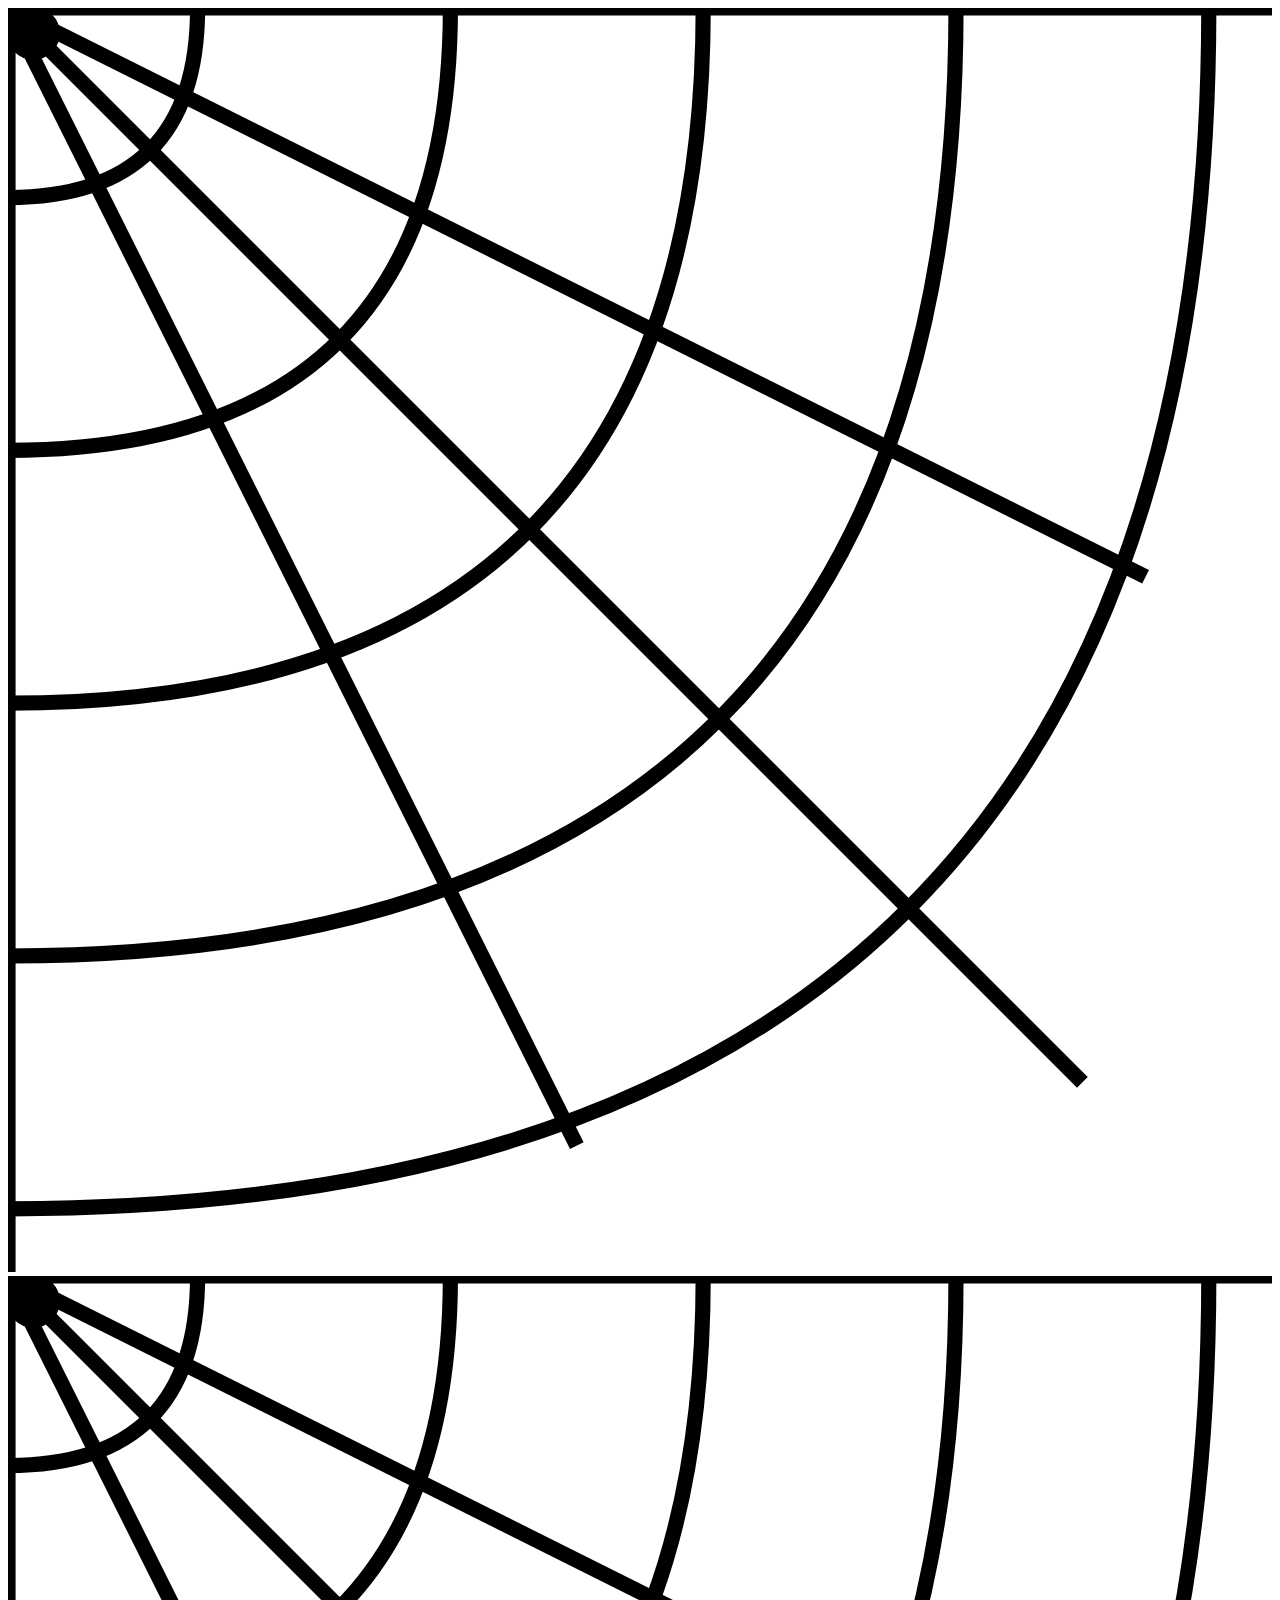
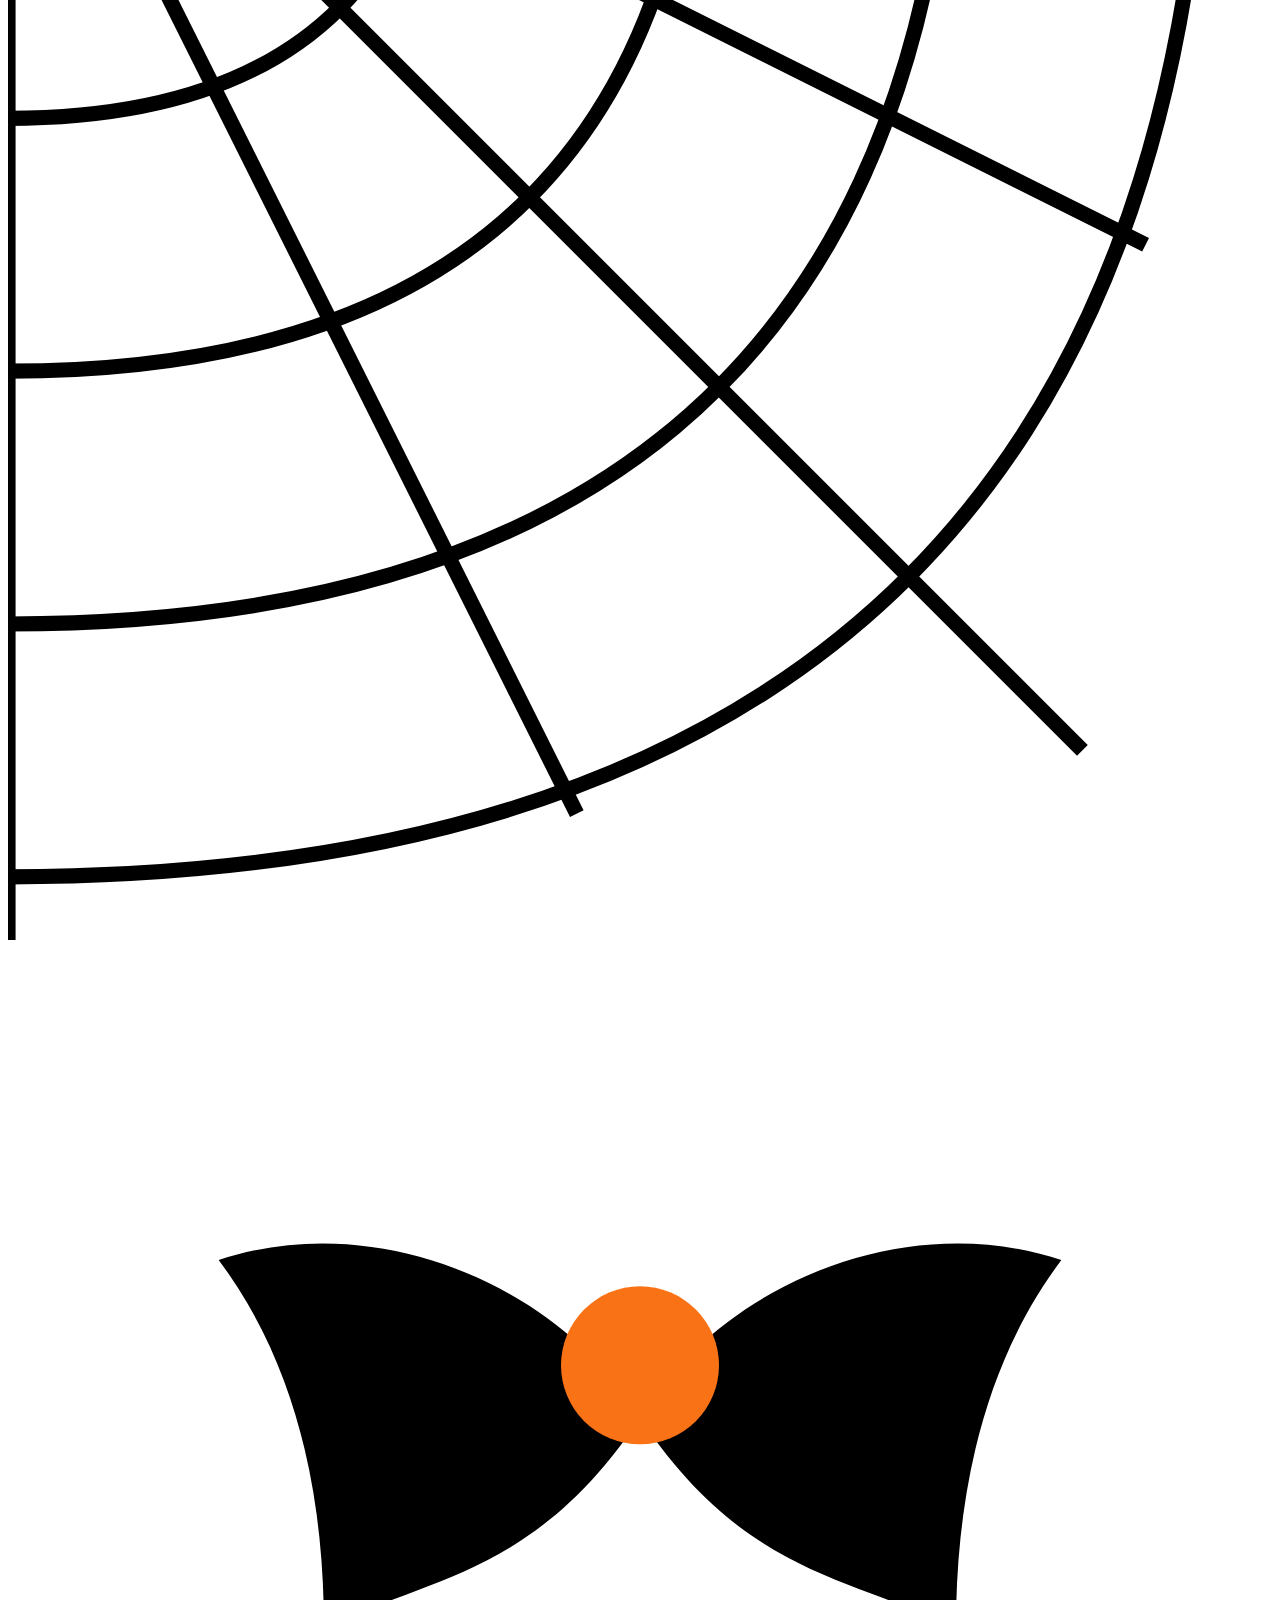
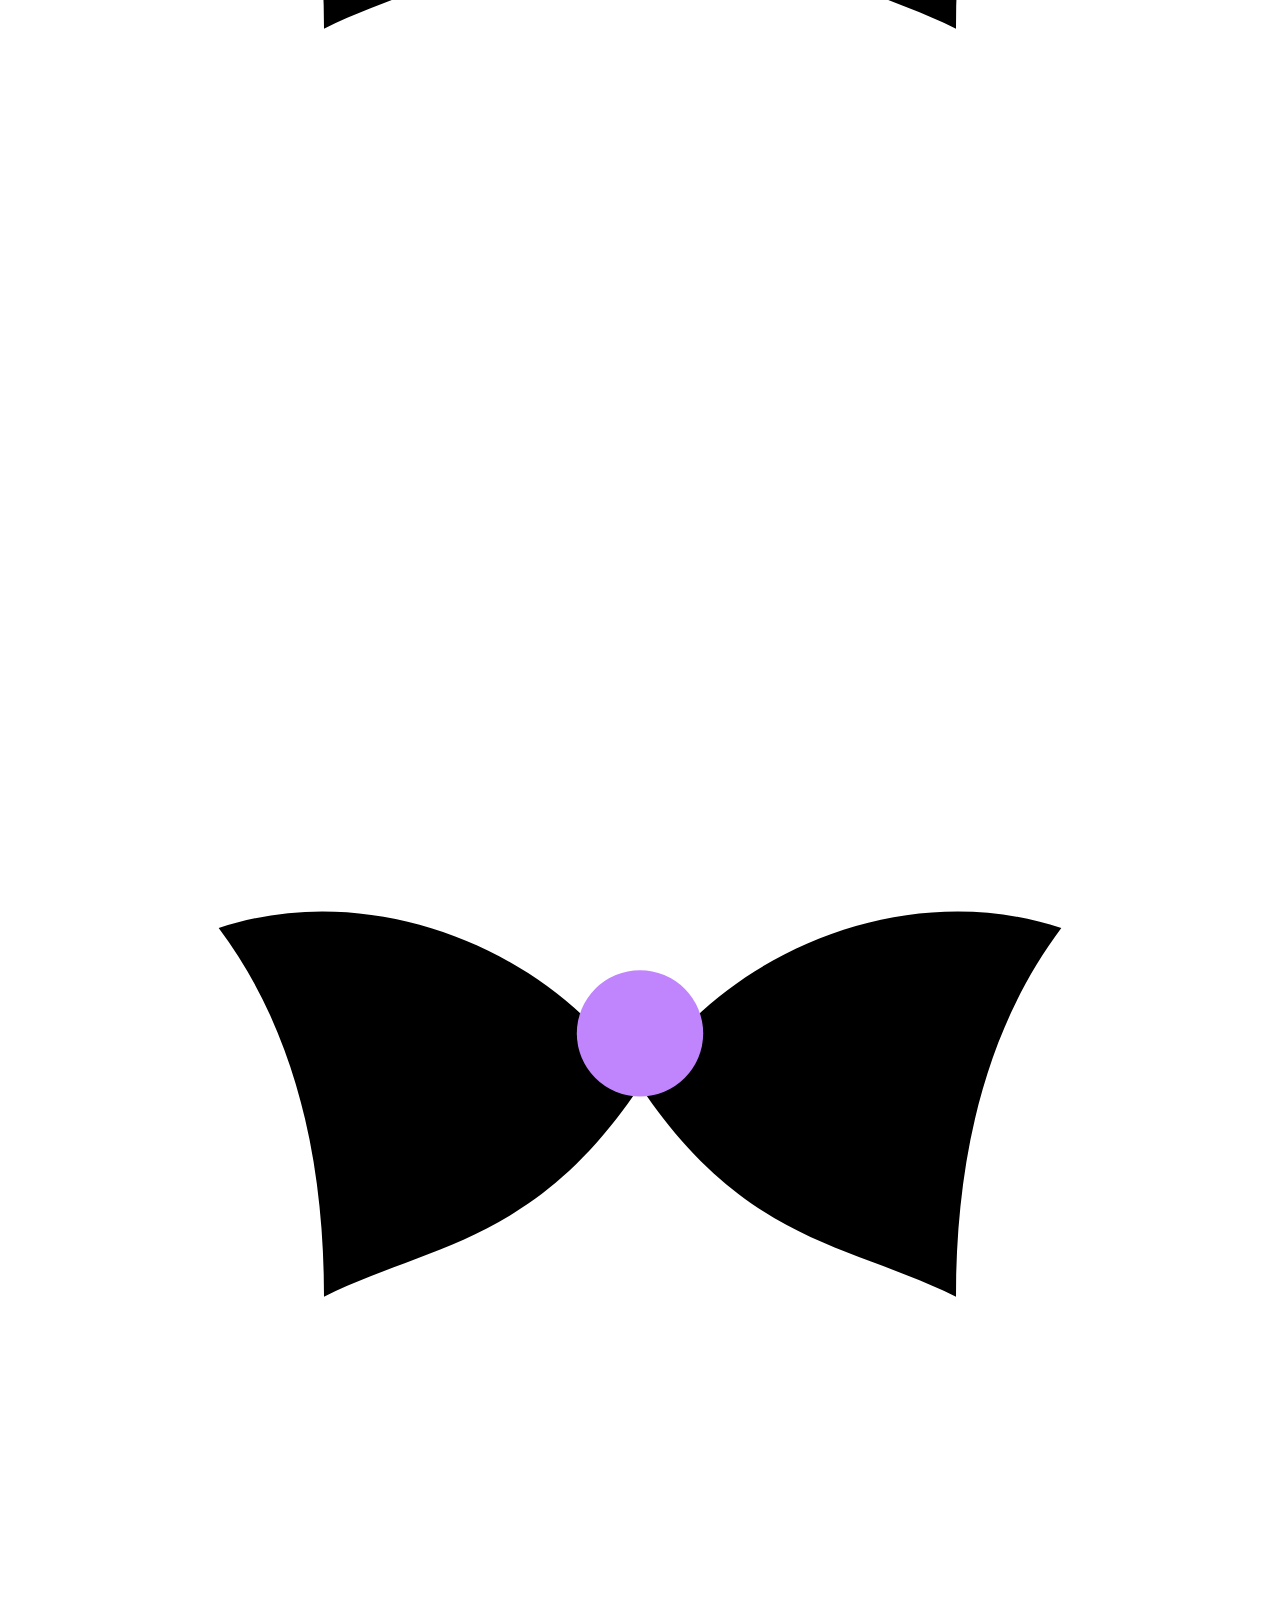
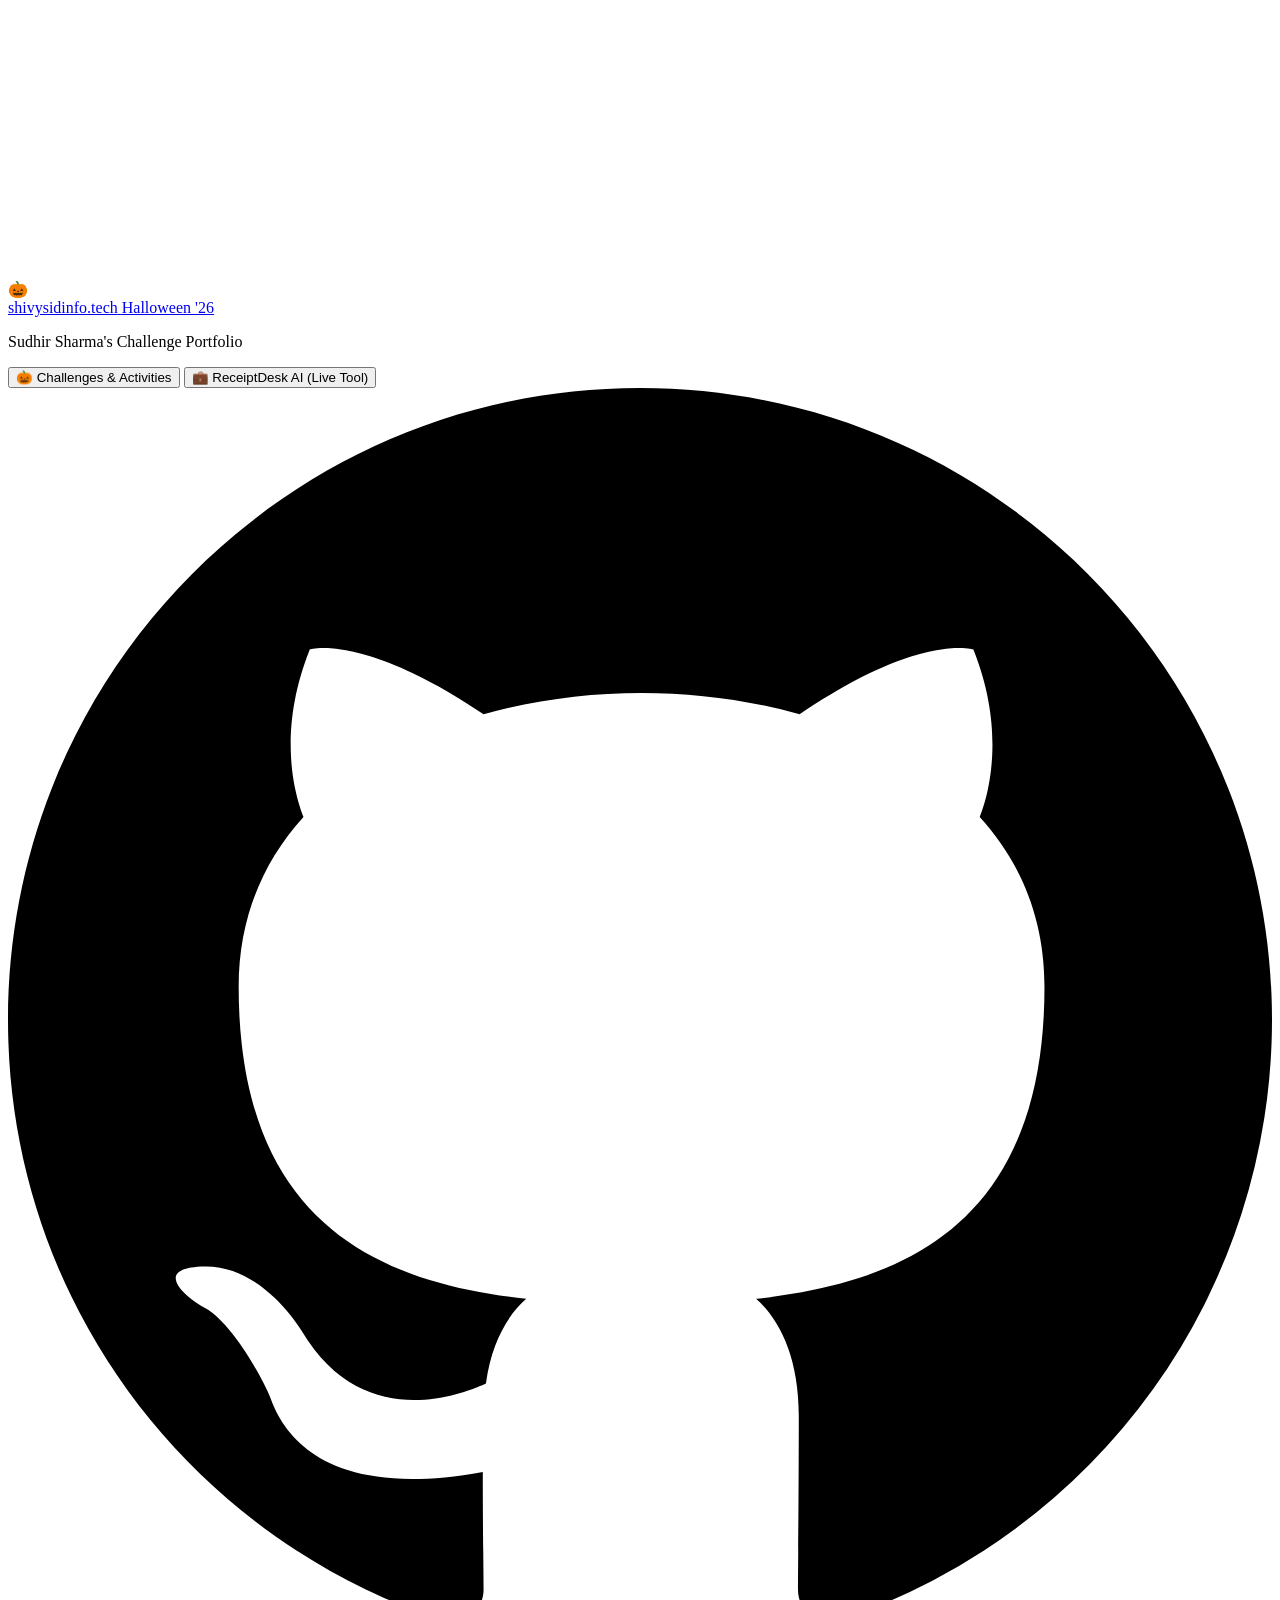
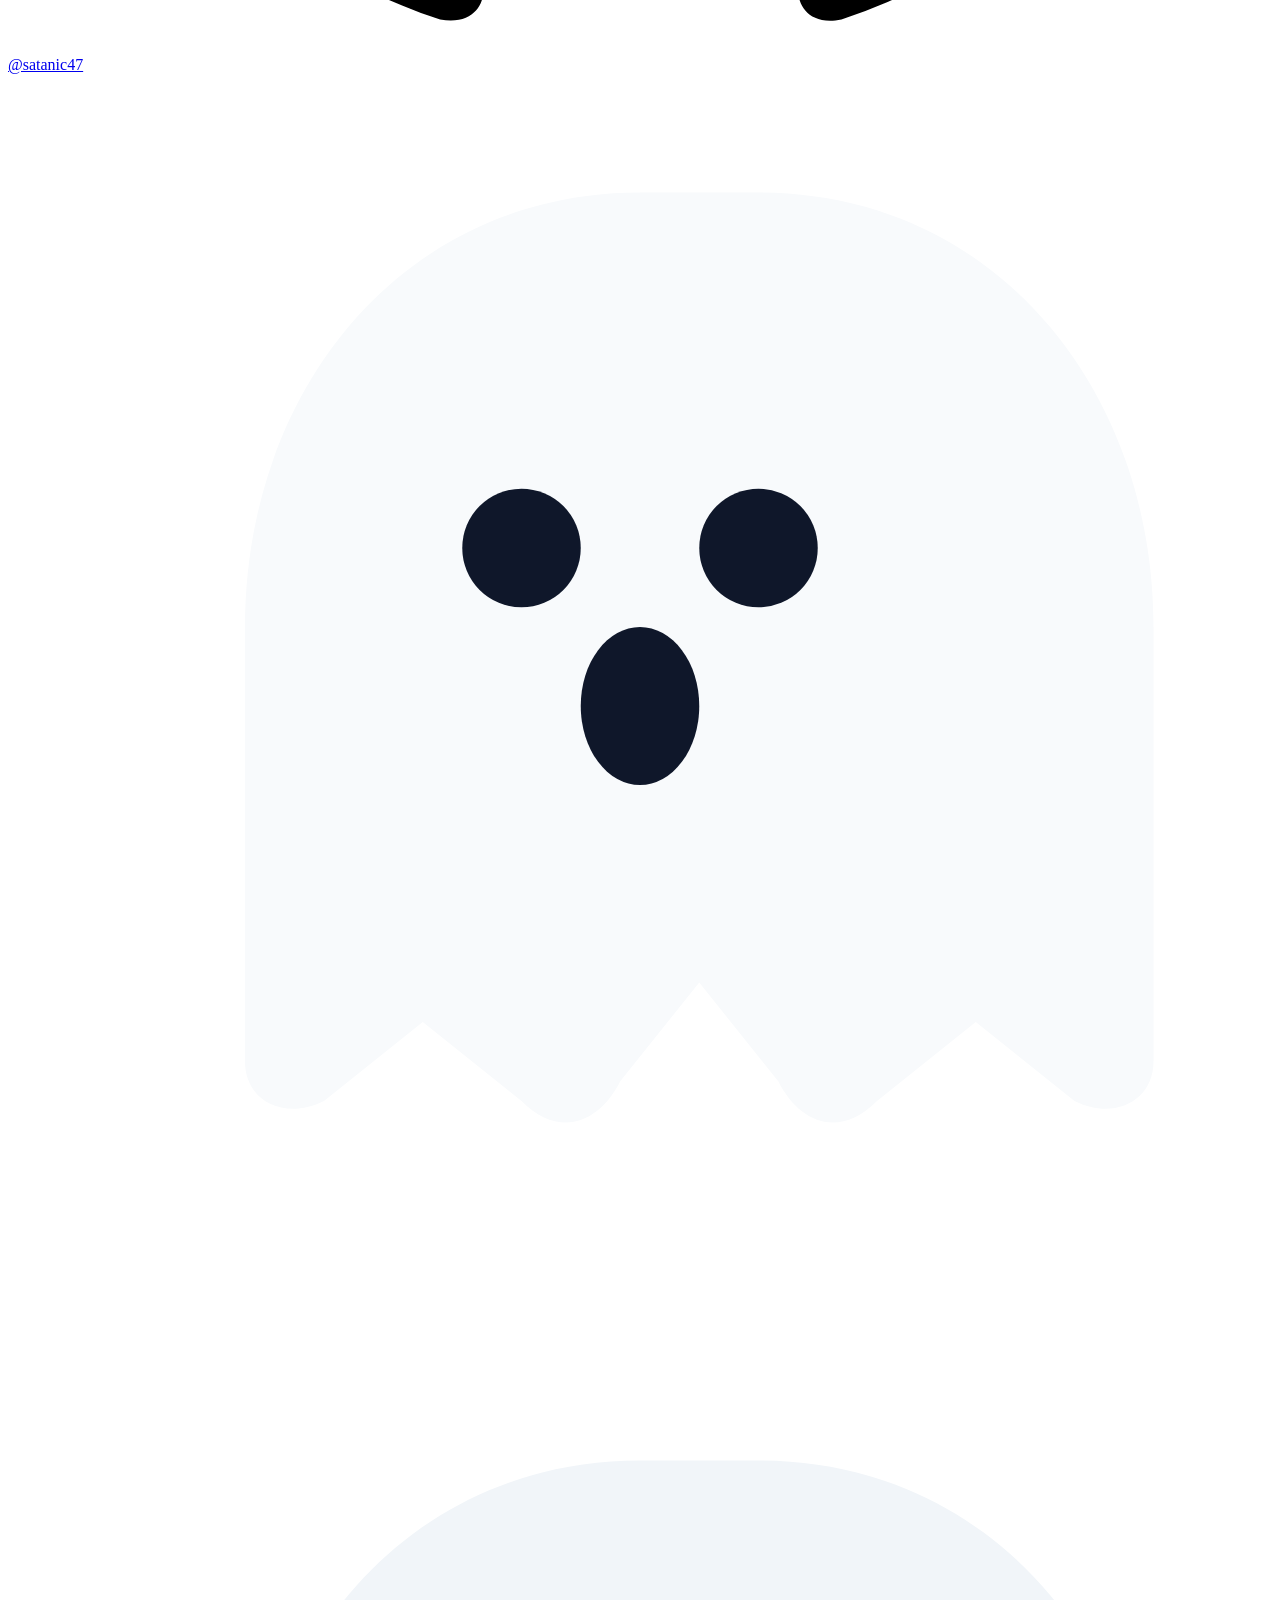
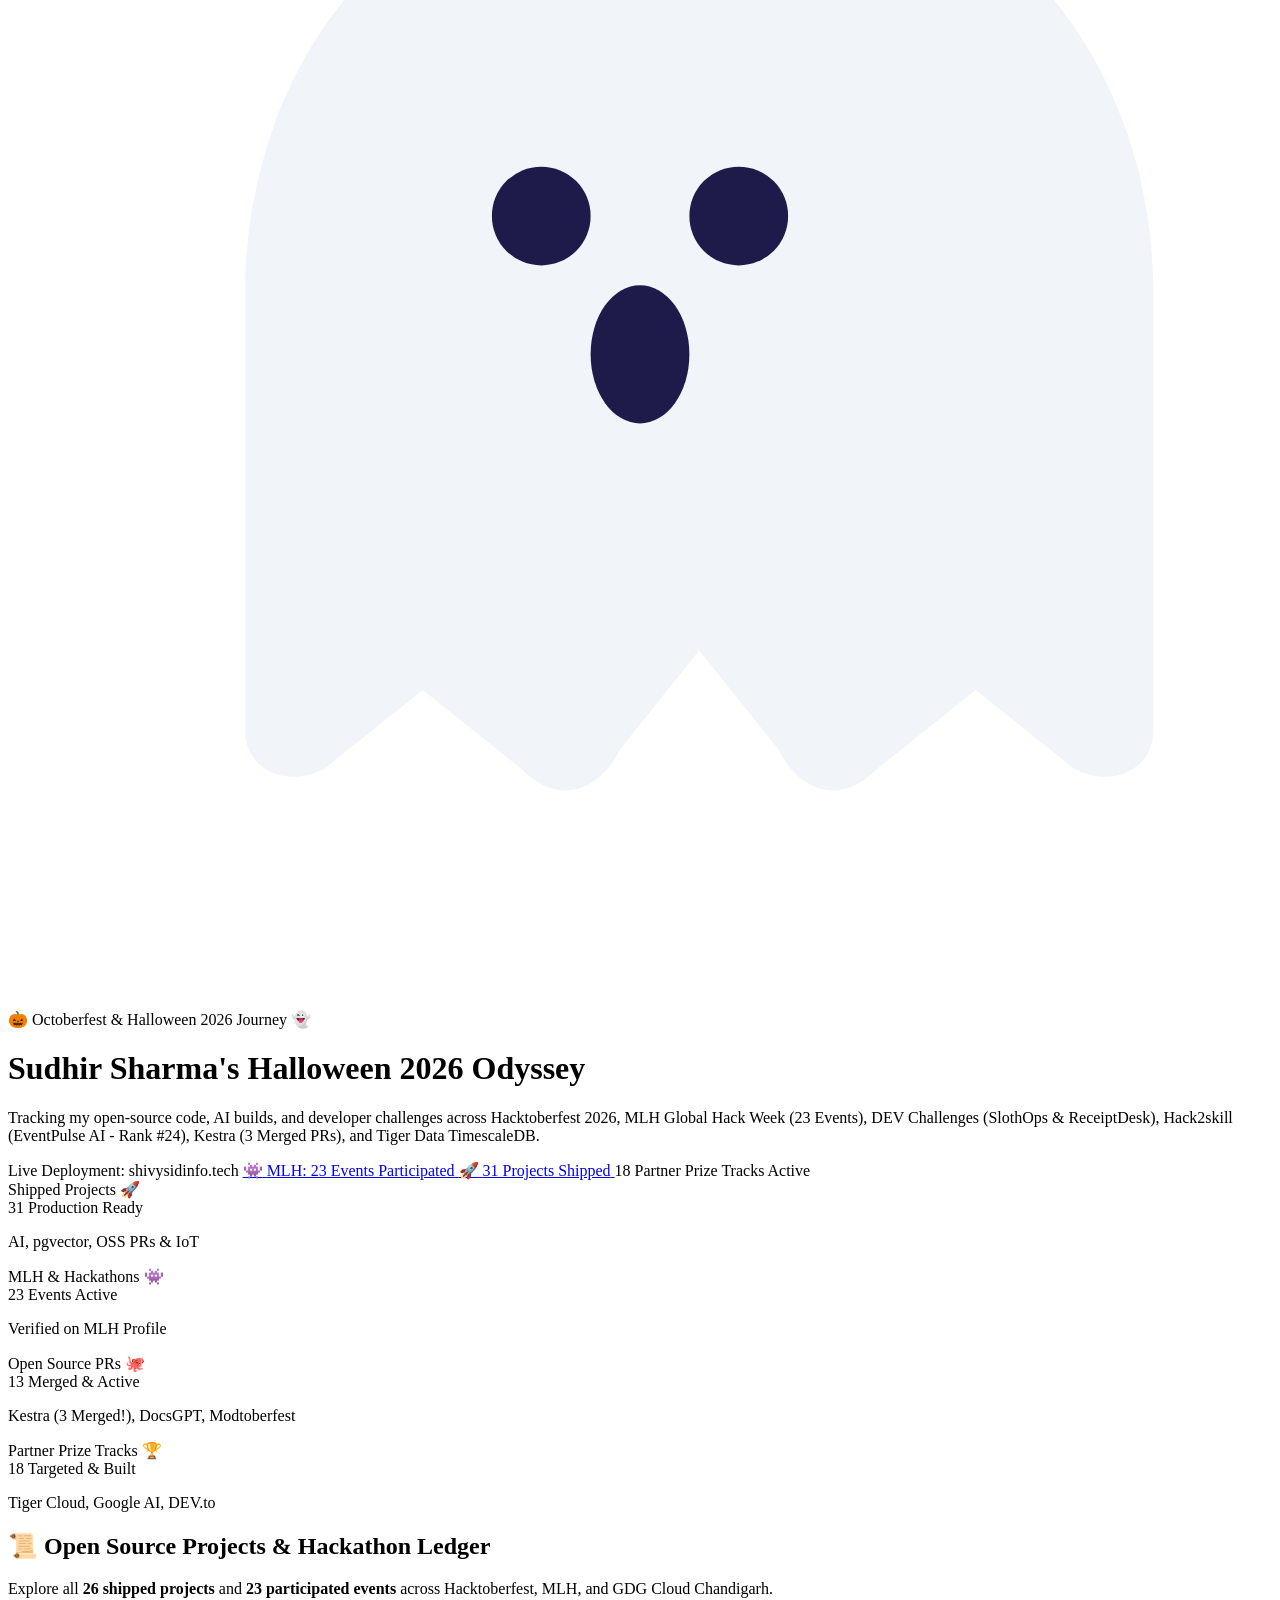
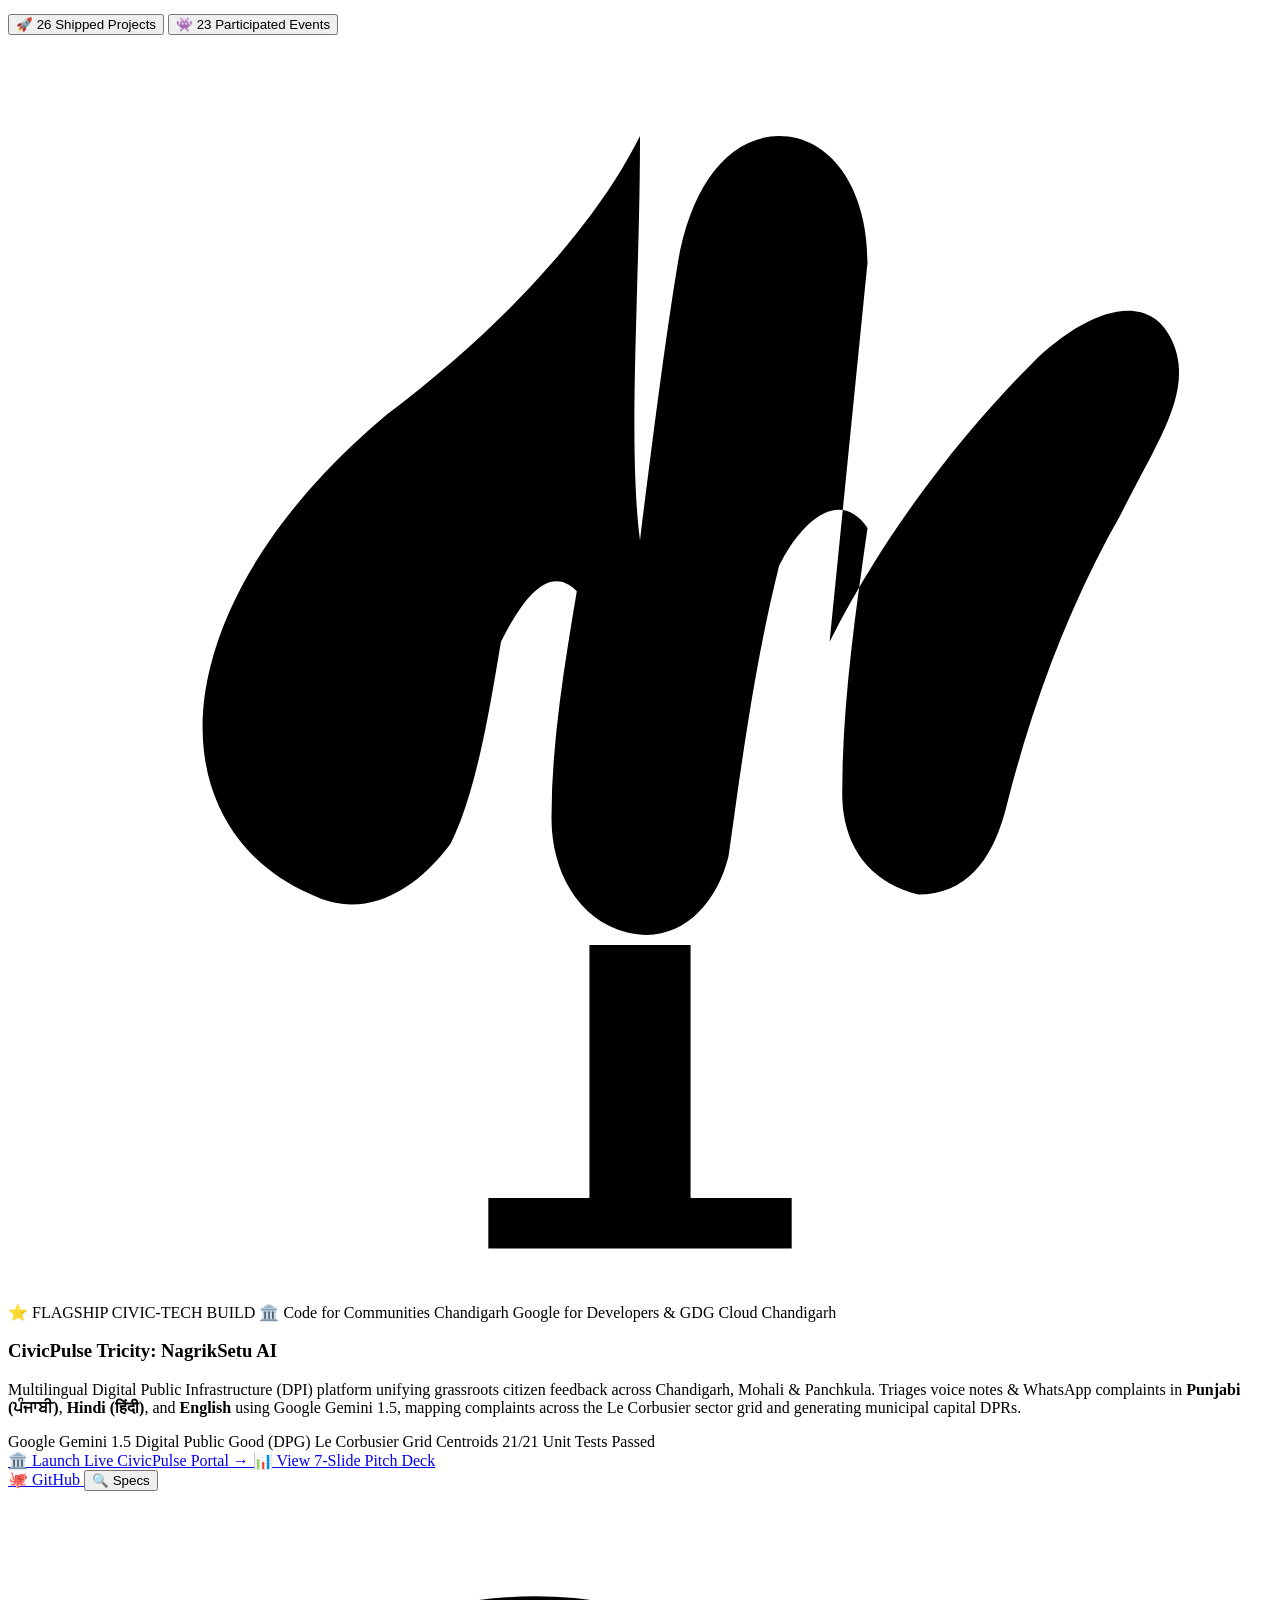
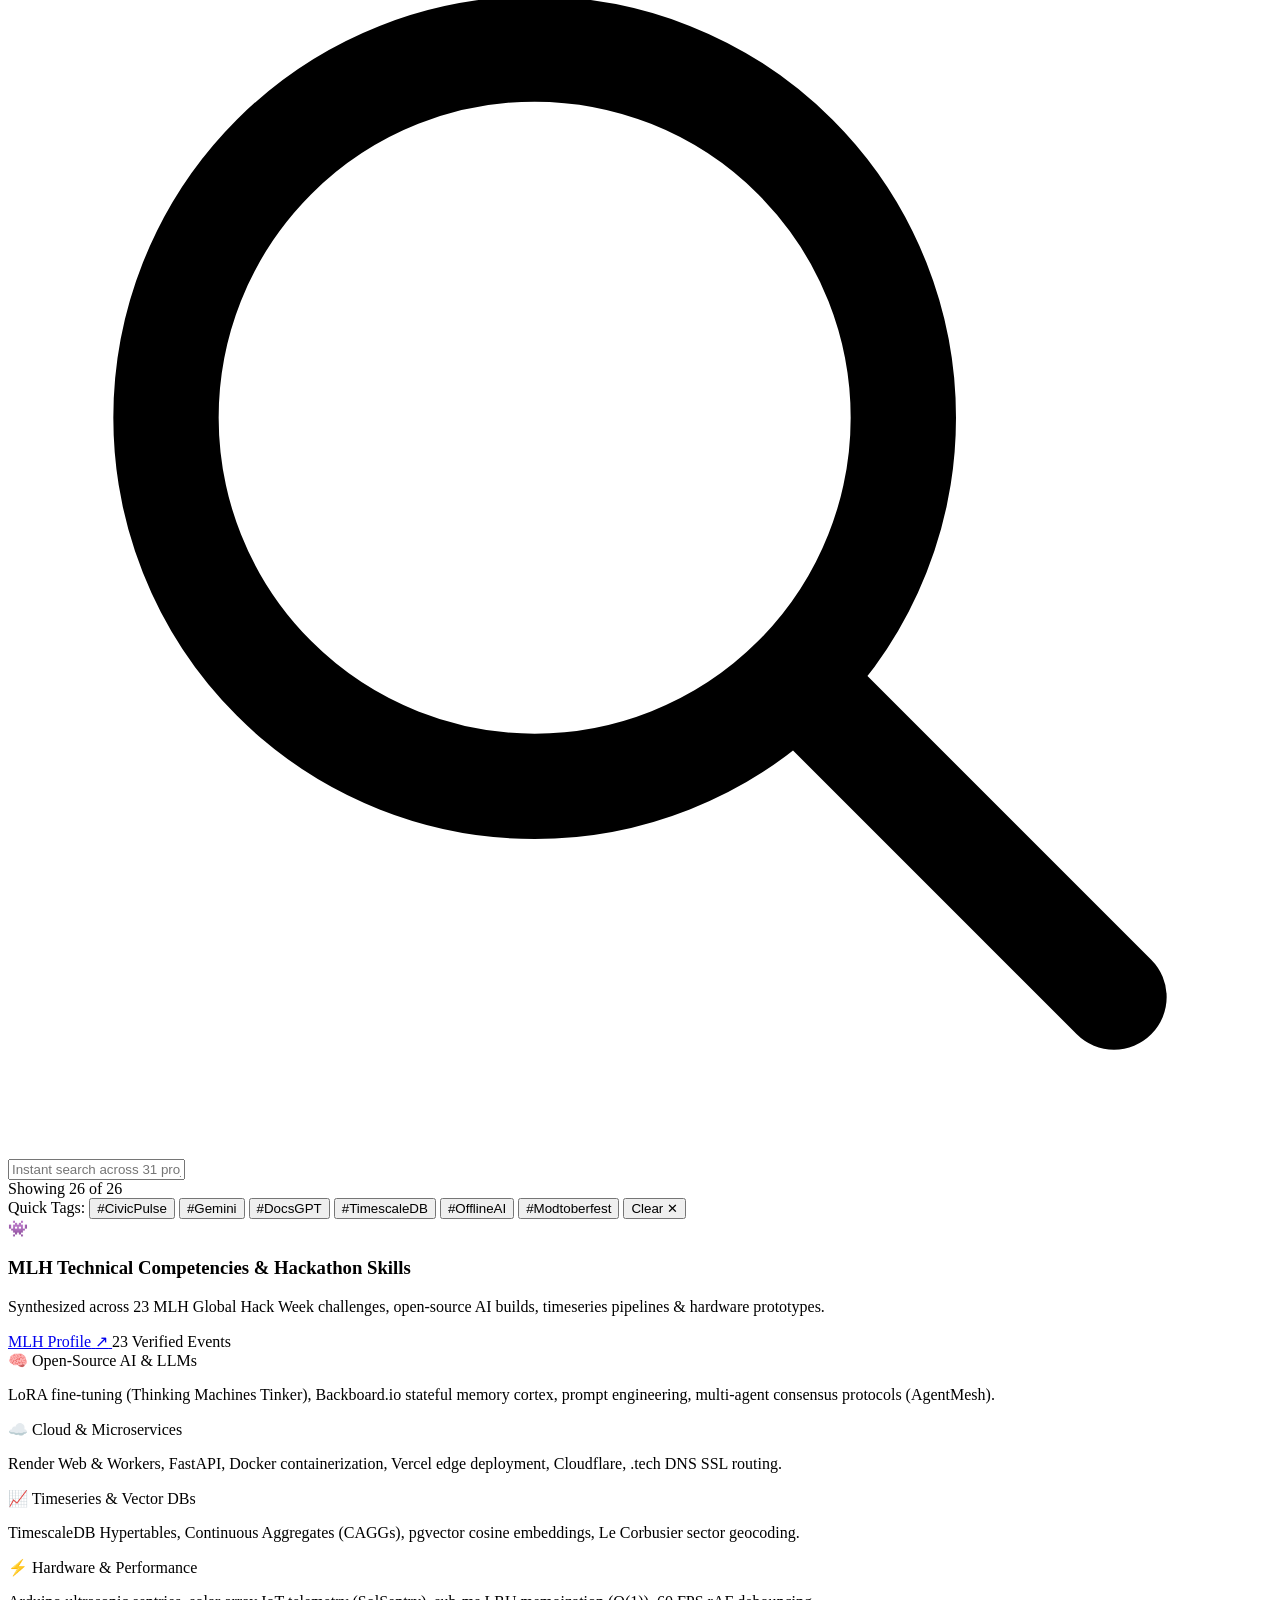
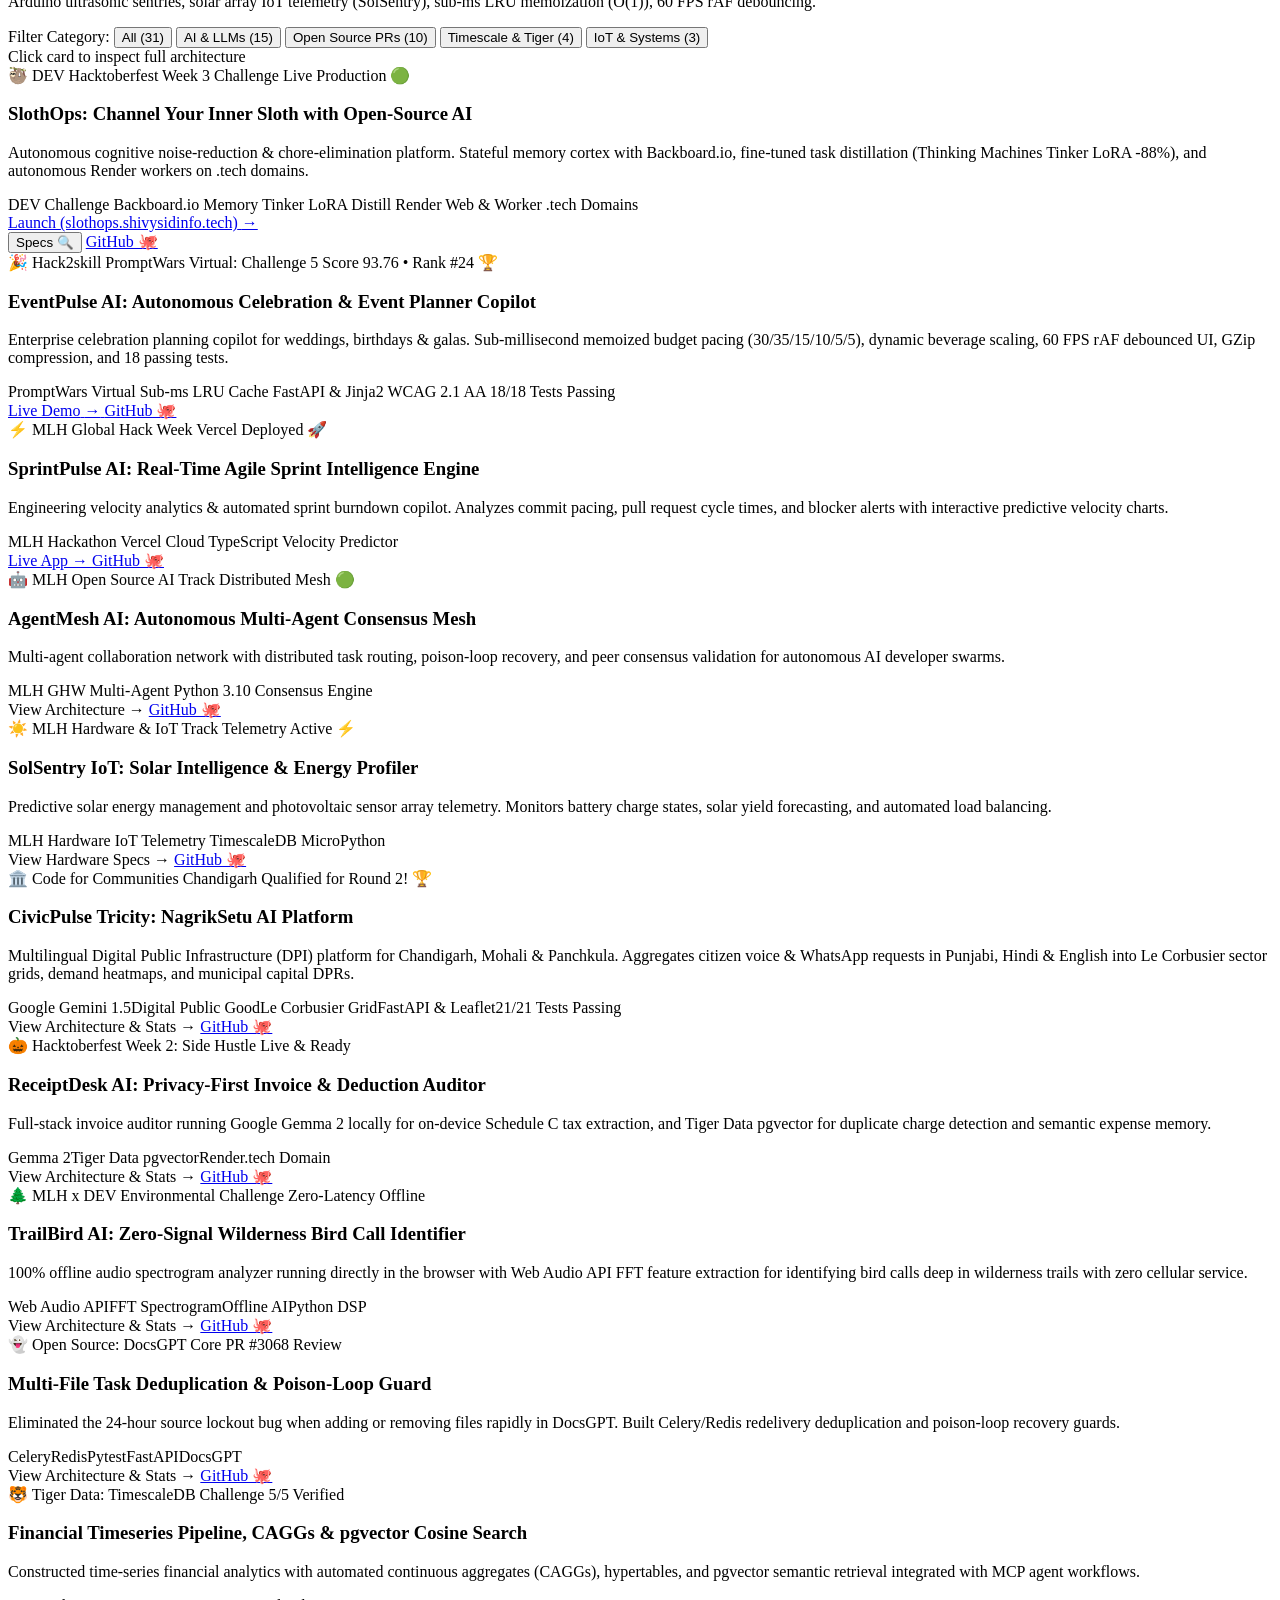
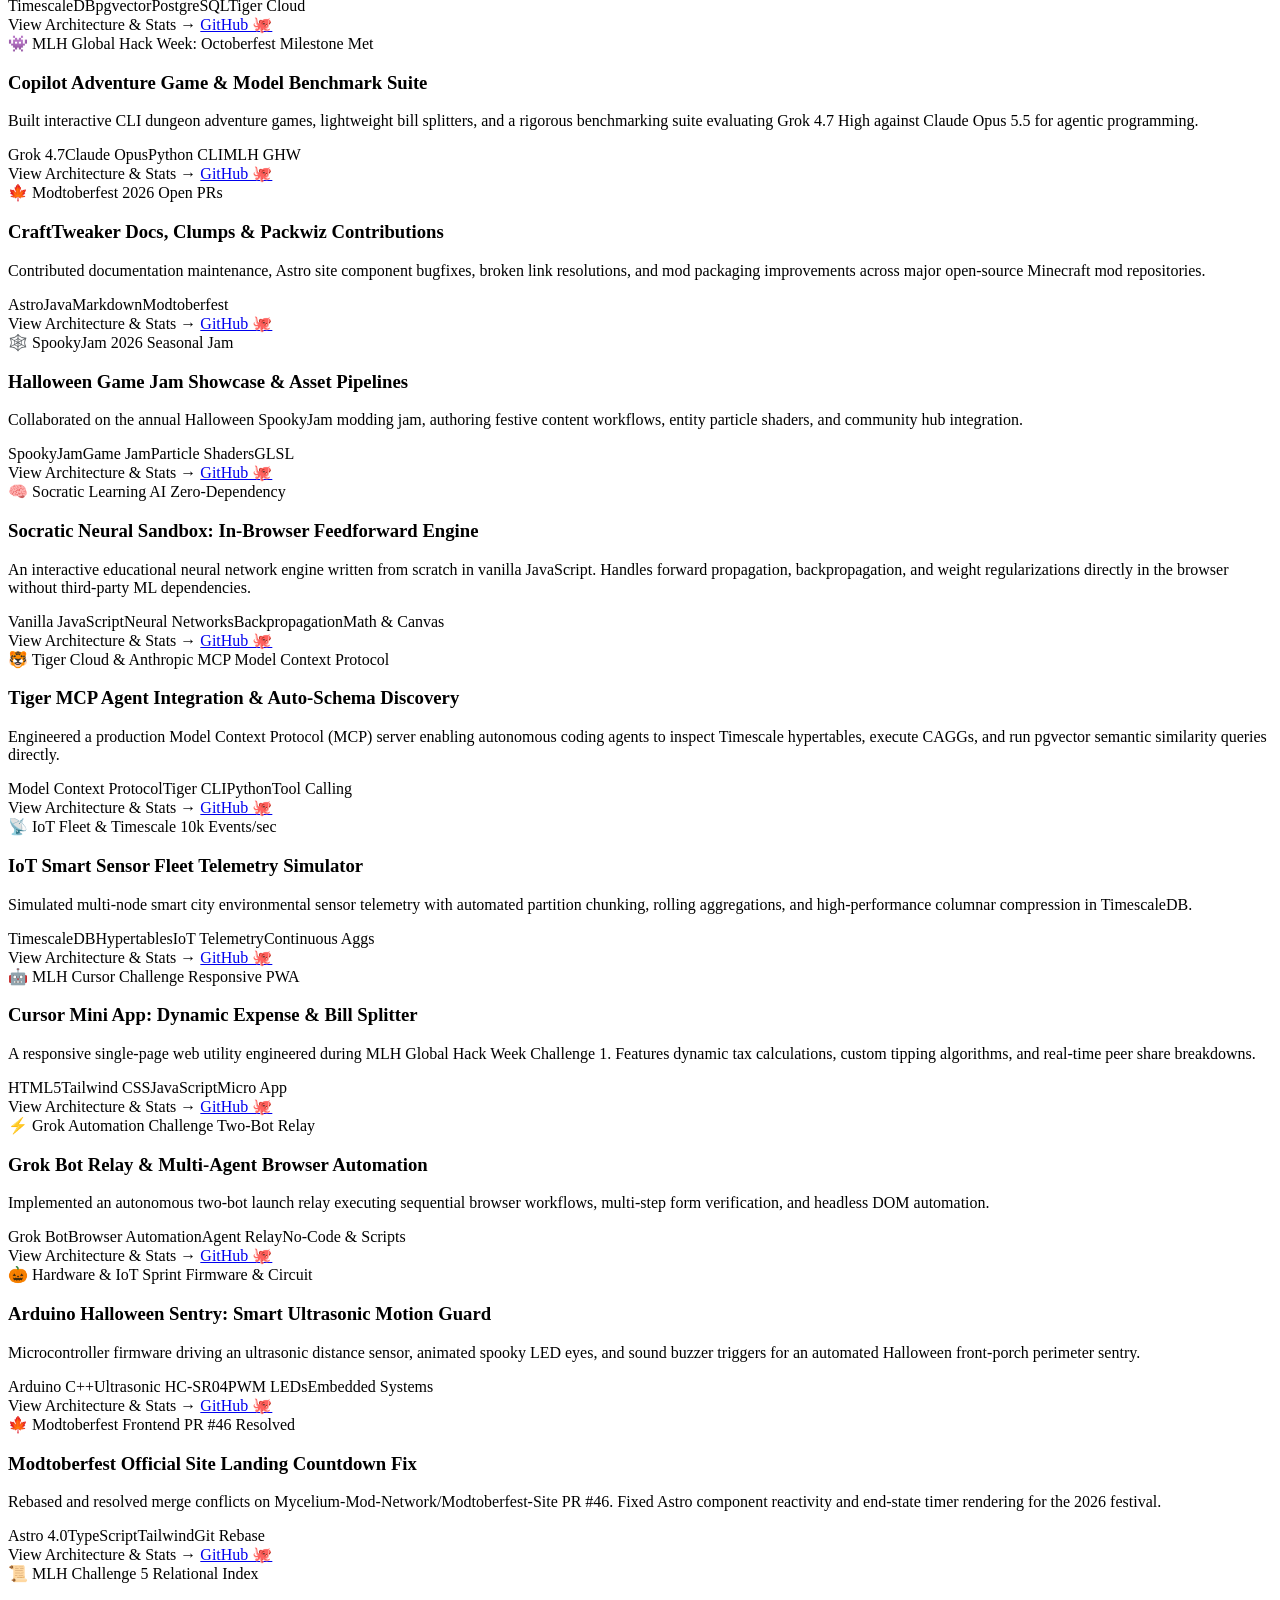
==== commit eedeee66: "feat(portfolio): update 31 projects across MLH, DEV, Hack2skill, add SlothOps redirect card & MLH co" ====
--- a/app/static/index.html
+++ b/app/static/index.html
@@ -3,8 +3,8 @@
 <head>
   <meta charset="UTF-8">
   <meta name="viewport" content="width=device-width, initial-scale=1.0">
-  <title>Sudhir Sharma | Halloween 2026 Journey & Challenges Hub</title>
-  <meta name="description" content="Sudhir Sharma's portfolio and journey through Halloween & Hacktoberfest 2026: Open-Source AI, MLH Global Hack Week, Modtoberfest, DocsGPT, and ReceiptDesk AI.">
+  <title>Sudhir Sharma | Halloween 2026 Journey & Challenges Hub (31 Projects • MLH, DEV, Hack2skill)</title>
+  <meta name="description" content="Sudhir Sharma's portfolio and journey through Halloween & Hacktoberfest 2026: 31 Projects across MLH Global Hack Week, DEV Challenges, Hack2skill, Kestra, Modtoberfest, and Open-Source AI.">
   <link rel="icon" href="data:image/svg+xml,<svg xmlns='http://www.w3.org/2000/svg' viewBox='0 0 100 100'><text y='.9em' font-size='90'>🎃</text></svg>">
   
   <script src="https://cdn.tailwindcss.com"></script>
@@ -118,10 +118,11 @@
       <p class="mt-4 text-slate-300 text-sm sm:text-base max-w-3xl mx-auto leading-relaxed">
         Tracking my open-source code, AI builds, and developer challenges across 
         <span class="text-orange-400 font-semibold">Hacktoberfest 2026</span>, 
-        <span class="text-purple-400 font-semibold">MLH Global Hack Week</span>, 
-        <span class="text-amber-400 font-semibold">Modtoberfest</span>, 
-        <span class="text-emerald-400 font-semibold">DocsGPT</span>, and 
-        <span class="text-blue-400 font-semibold">Tiger Data</span>.
+        <span class="text-purple-400 font-semibold">MLH Global Hack Week (23 Events)</span>, 
+        <span class="text-emerald-400 font-semibold">DEV Challenges (SlothOps &amp; ReceiptDesk)</span>, 
+        <span class="text-amber-400 font-semibold">Hack2skill (EventPulse AI - Rank #24)</span>, 
+        <span class="text-blue-400 font-semibold">Kestra (3 Merged PRs)</span>, and 
+        <span class="text-teal-400 font-semibold">Tiger Data TimescaleDB</span>.
       </p>
 
       <div class="mt-5 flex flex-wrap justify-center items-center gap-3 text-xs text-slate-400">
@@ -135,7 +136,7 @@
         </a>
         <a href="https://www.mlh.com/account/profile#event-participations" target="_blank" rel="noopener noreferrer" class="flex items-center gap-1.5 bg-purple-950/80 hover:bg-purple-900/80 text-purple-300 px-3.5 py-1.5 rounded-full border border-purple-800/80 transition font-semibold">
           <span>🚀</span>
-          <span>26 Projects Shipped</span>
+          <span>31 Projects Shipped</span>
         </a>
         <span class="bg-orange-950/40 text-orange-400 px-3 py-1.5 rounded-full border border-orange-800/40">
           18 Partner Prize Tracks Active
@@ -156,7 +157,7 @@
           <span class="text-xl">🚀</span>
         </div>
         <div class="mt-2 flex items-baseline gap-2">
-          <span class="text-3xl font-black text-white group-hover:text-orange-400 transition">26</span>
+          <span class="text-3xl font-black text-white group-hover:text-orange-400 transition">31</span>
           <span class="text-xs text-orange-400 font-medium">Production Ready</span>
         </div>
         <p class="text-[11px] text-slate-400 mt-1">AI, pgvector, OSS PRs &amp; IoT</p>
@@ -180,10 +181,10 @@
           <span class="text-xl">🐙</span>
         </div>
         <div class="mt-2 flex items-baseline gap-2">
-          <span class="text-3xl font-black text-white group-hover:text-emerald-400 transition">10</span>
-          <span class="text-xs text-emerald-400 font-medium">Merged &amp; Open</span>
-        </div>
-        <p class="text-[11px] text-slate-400 mt-1">DocsGPT, CraftTweaker, Modtoberfest</p>
+          <span class="text-3xl font-black text-white group-hover:text-emerald-400 transition">13</span>
+          <span class="text-xs text-emerald-400 font-medium">Merged &amp; Active</span>
+        </div>
+        <p class="text-[11px] text-slate-400 mt-1">Kestra (3 Merged!), DocsGPT, Modtoberfest</p>
       </div>
 
       <div class="bg-slate-900/90 border border-amber-500/30 hover:border-amber-500/60 rounded-xl p-4 backdrop-blur shadow-lg shadow-amber-950/20 transition group">
@@ -322,7 +323,7 @@
           type="text" 
           id="ledgerSearchInput" 
           oninput="handleSearchInput(event)"
-          placeholder="Instant search across 26 projects &amp; 23 events (e.g. Gemini, Tricity, pgvector, DocsGPT, offline, mod, tiger)..." 
+          placeholder="Instant search across 31 projects &amp; 23 MLH challenges (e.g. SlothOps, EventPulse, Kestra, Timescale, Gemini)..." 23 events (e.g. Gemini, Tricity, pgvector, DocsGPT, offline, mod, tiger)..." 
           class="w-full bg-slate-900/90 border border-slate-800 hover:border-slate-700 focus:border-orange-500 rounded-xl pl-10 pr-24 py-3 text-sm text-slate-100 placeholder-slate-500 outline-none transition shadow-inner"
         >
         <div id="searchCounterBadge" class="absolute inset-y-0 right-0 pr-3 flex items-center">
@@ -345,14 +346,84 @@
       </div>
     </div>
 
+    
+    <!-- ============================================================== -->
+    <!-- 👾 MLH SKILLS & HACKATHON COMPETENCIES MATRIX -->
+    <!-- ============================================================== -->
+    <div class="bg-gradient-to-r from-blue-950/40 via-purple-950/30 to-slate-900/60 border border-blue-900/50 rounded-2xl p-6 backdrop-blur space-y-4">
+      <div class="flex flex-col md:flex-row md:items-center justify-between gap-4 pb-4 border-b border-slate-800/80">
+        <div>
+          <div class="flex items-center gap-2">
+            <span class="text-2xl">👾</span>
+            <h3 class="text-lg font-bold text-white">MLH Technical Competencies &amp; Hackathon Skills</h3>
+          </div>
+          <p class="text-xs text-slate-400 mt-1">
+            Synthesized across 23 MLH Global Hack Week challenges, open-source AI builds, timeseries pipelines &amp; hardware prototypes.
+          </p>
+        </div>
+        <div class="flex items-center gap-2">
+          <a href="https://www.mlh.com/account/profile#event-participations" target="_blank" rel="noopener noreferrer" class="text-xs font-semibold px-3 py-1.5 rounded-lg bg-blue-600 hover:bg-blue-500 text-white transition flex items-center gap-1.5">
+            <span>MLH Profile</span>
+            <span>↗</span>
+          </a>
+          <span class="text-xs font-mono px-2.5 py-1 rounded-lg bg-slate-900 text-blue-300 border border-blue-800/60">
+            23 Verified Events
+          </span>
+        </div>
+      </div>
+
+      <div class="grid grid-cols-1 sm:grid-cols-2 lg:grid-cols-4 gap-4 pt-1">
+        <div class="bg-slate-950/60 p-4 rounded-xl border border-slate-800/80 space-y-2">
+          <div class="flex items-center gap-2 text-blue-400 font-semibold text-xs">
+            <span>🧠</span>
+            <span>Open-Source AI &amp; LLMs</span>
+          </div>
+          <p class="text-[11px] text-slate-400 leading-relaxed">
+            LoRA fine-tuning (Thinking Machines Tinker), Backboard.io stateful memory cortex, prompt engineering, multi-agent consensus protocols (AgentMesh).
+          </p>
+        </div>
+
+        <div class="bg-slate-950/60 p-4 rounded-xl border border-slate-800/80 space-y-2">
+          <div class="flex items-center gap-2 text-purple-400 font-semibold text-xs">
+            <span>☁️</span>
+            <span>Cloud &amp; Microservices</span>
+          </div>
+          <p class="text-[11px] text-slate-400 leading-relaxed">
+            Render Web &amp; Workers, FastAPI, Docker containerization, Vercel edge deployment, Cloudflare, .tech DNS SSL routing.
+          </p>
+        </div>
+
+        <div class="bg-slate-950/60 p-4 rounded-xl border border-slate-800/80 space-y-2">
+          <div class="flex items-center gap-2 text-emerald-400 font-semibold text-xs">
+            <span>📈</span>
+            <span>Timeseries &amp; Vector DBs</span>
+          </div>
+          <p class="text-[11px] text-slate-400 leading-relaxed">
+            TimescaleDB Hypertables, Continuous Aggregates (CAGGs), pgvector cosine embeddings, Le Corbusier sector geocoding.
+          </p>
+        </div>
+
+        <div class="bg-slate-950/60 p-4 rounded-xl border border-slate-800/80 space-y-2">
+          <div class="flex items-center gap-2 text-amber-400 font-semibold text-xs">
+            <span>⚡</span>
+            <span>Hardware &amp; Performance</span>
+          </div>
+          <p class="text-[11px] text-slate-400 leading-relaxed">
+            Arduino ultrasonic sentries, solar array IoT telemetry (SolSentry), sub-ms LRU memoization (O(1)), 60 FPS rAF debouncing.
+          </p>
+        </div>
+      </div>
+    </div>
+
+
     <div id="projectsFilterBar" class="flex flex-wrap items-center justify-between gap-4">
       <div class="flex flex-wrap items-center gap-2">
         <span class="text-xs text-slate-400 font-medium">Filter Category:</span>
-        <button onclick="filterCategory('all')" id="filter-all" class="text-xs px-3 py-1.5 rounded-lg bg-orange-500/20 text-orange-400 border border-orange-500/30 font-semibold transition">All (26)</button>
-        <button onclick="filterCategory('ai')" id="filter-ai" class="text-xs px-3 py-1.5 rounded-lg bg-slate-900 text-slate-400 hover:text-white border border-slate-800 transition">AI &amp; LLMs (10)</button>
+        <button onclick="filterCategory('all')" id="filter-all" class="text-xs px-3 py-1.5 rounded-lg bg-orange-500/20 text-orange-400 border border-orange-500/30 font-semibold transition">All (31)</button>
+        <button onclick="filterCategory('ai')" id="filter-ai" class="text-xs px-3 py-1.5 rounded-lg bg-slate-900 text-slate-400 hover:text-white border border-slate-800 transition">AI &amp; LLMs (15)</button>
         <button onclick="filterCategory('oss')" id="filter-oss" class="text-xs px-3 py-1.5 rounded-lg bg-slate-900 text-slate-400 hover:text-white border border-slate-800 transition">Open Source PRs (10)</button>
         <button onclick="filterCategory('tiger')" id="filter-tiger" class="text-xs px-3 py-1.5 rounded-lg bg-slate-900 text-slate-400 hover:text-white border border-slate-800 transition">Timescale &amp; Tiger (4)</button>
-        <button onclick="filterCategory('iot')" id="filter-iot" class="text-xs px-3 py-1.5 rounded-lg bg-slate-900 text-slate-400 hover:text-white border border-slate-800 transition">IoT &amp; Systems (2)</button>
+        <button onclick="filterCategory('iot')" id="filter-iot" class="text-xs px-3 py-1.5 rounded-lg bg-slate-900 text-slate-400 hover:text-white border border-slate-800 transition">IoT &amp; Systems (3)</button>
       </div>
       <span class="text-xs text-slate-500 font-mono">Click card to inspect full architecture</span>
     </div>
@@ -361,6 +432,198 @@
     <!-- 26 PROJECTS GRID -->
     <!-- ======================================================== -->
     <div id="projectsGrid" class="grid grid-cols-1 md:grid-cols-2 lg:grid-cols-3 gap-6">
+      <!-- SlothOps: Channel Your Inner Sloth with Open-Source AI (Direct redirect to slothops.shivysidinfo.tech) -->
+      <div class="activity-card group bg-slate-900/70 border-2 border-emerald-500/70 hover:border-emerald-400 rounded-2xl p-6 flex flex-col justify-between cursor-pointer relative overflow-hidden backdrop-blur project-card" data-category="ai" onclick="window.open('https://slothops.shivysidinfo.tech', '_blank')">
+        <div class="absolute top-0 right-0 w-28 h-28 bg-emerald-500/20 rounded-full blur-2xl group-hover:opacity-100 transition"></div>
+        <div>
+          <div class="flex items-center justify-between mb-3">
+            <span class="text-[11px] font-bold px-2.5 py-1 rounded-full bg-slate-800/80 text-emerald-400 border border-slate-700/60">
+              🦥 DEV Hacktoberfest Week 3 Challenge
+            </span>
+            <span class="text-[11px] font-semibold text-emerald-400 flex items-center gap-1">
+              <span class="w-1.5 h-1.5 rounded-full bg-emerald-400 animate-pulse"></span>
+              Live Production 🟢
+            </span>
+          </div>
+          <h3 class="text-lg font-bold text-white group-hover:text-emerald-400 transition leading-snug">
+            SlothOps: Channel Your Inner Sloth with Open-Source AI
+          </h3>
+          <p class="mt-2.5 text-slate-400 text-xs leading-relaxed">
+            Autonomous cognitive noise-reduction &amp; chore-elimination platform. Stateful memory cortex with Backboard.io, fine-tuned task distillation (Thinking Machines Tinker LoRA -88%), and autonomous Render workers on .tech domains.
+          </p>
+          <div class="mt-4 flex flex-wrap gap-1.5">
+            <span class="text-[10px] font-mono px-2 py-0.5 rounded bg-slate-800 text-slate-300">DEV Challenge</span>
+            <span class="text-[10px] font-mono px-2 py-0.5 rounded bg-slate-800 text-slate-300">Backboard.io Memory</span>
+            <span class="text-[10px] font-mono px-2 py-0.5 rounded bg-slate-800 text-slate-300">Tinker LoRA Distill</span>
+            <span class="text-[10px] font-mono px-2 py-0.5 rounded bg-slate-800 text-slate-300">Render Web &amp; Worker</span>
+            <span class="text-[10px] font-mono px-2 py-0.5 rounded bg-slate-800 text-slate-300">.tech Domains</span>
+          </div>
+        </div>
+        <div class="mt-5 pt-4 border-t border-slate-800/80 flex items-center justify-between">
+          <a href="https://slothops.shivysidinfo.tech" target="_blank" onclick="event.stopPropagation();" class="text-xs text-emerald-400 font-semibold hover:text-emerald-300 transition flex items-center gap-1">
+            <span>Launch (slothops.shivysidinfo.tech)</span>
+            <span>→</span>
+          </a>
+          <div class="flex items-center gap-2">
+            <button onclick="event.stopPropagation(); openActivityModal('slothops')" class="text-[11px] font-bold px-2.5 py-1 rounded bg-slate-800 hover:bg-slate-700 text-orange-400 border border-slate-700 transition">
+              Specs 🔍
+            </button>
+            <a href="https://github.com/satanic47/slothops" target="_blank" onclick="event.stopPropagation();" class="text-[11px] font-bold px-2.5 py-1 rounded bg-slate-800 hover:bg-slate-700 text-slate-200 border border-slate-700 transition flex items-center gap-1">
+              <span>GitHub 🐙</span>
+            </a>
+          </div>
+        </div>
+      </div>
+
+      <!-- EventPulse AI: Autonomous Celebration & Event Planner Copilot -->
+      <div class="activity-card group bg-slate-900/70 border-2 border-amber-500/70 hover:border-amber-400 rounded-2xl p-6 flex flex-col justify-between cursor-pointer relative overflow-hidden backdrop-blur project-card" data-category="ai" onclick="openActivityModal('eventpulse')">
+        <div class="absolute top-0 right-0 w-28 h-28 bg-amber-500/20 rounded-full blur-2xl group-hover:opacity-100 transition"></div>
+        <div>
+          <div class="flex items-center justify-between mb-3">
+            <span class="text-[11px] font-bold px-2.5 py-1 rounded-full bg-slate-800/80 text-amber-400 border border-slate-700/60">
+              🎉 Hack2skill PromptWars Virtual: Challenge 5
+            </span>
+            <span class="text-[11px] font-semibold text-amber-400 flex items-center gap-1">
+              <span class="w-1.5 h-1.5 rounded-full bg-amber-400 animate-pulse"></span>
+              Score 93.76 • Rank #24 🏆
+            </span>
+          </div>
+          <h3 class="text-lg font-bold text-white group-hover:text-amber-400 transition leading-snug">
+            EventPulse AI: Autonomous Celebration &amp; Event Planner Copilot
+          </h3>
+          <p class="mt-2.5 text-slate-400 text-xs leading-relaxed">
+            Enterprise celebration planning copilot for weddings, birthdays &amp; galas. Sub-millisecond memoized budget pacing (30/35/15/10/5/5), dynamic beverage scaling, 60 FPS rAF debounced UI, GZip compression, and 18 passing tests.
+          </p>
+          <div class="mt-4 flex flex-wrap gap-1.5">
+            <span class="text-[10px] font-mono px-2 py-0.5 rounded bg-slate-800 text-slate-300">PromptWars Virtual</span>
+            <span class="text-[10px] font-mono px-2 py-0.5 rounded bg-slate-800 text-slate-300">Sub-ms LRU Cache</span>
+            <span class="text-[10px] font-mono px-2 py-0.5 rounded bg-slate-800 text-slate-300">FastAPI &amp; Jinja2</span>
+            <span class="text-[10px] font-mono px-2 py-0.5 rounded bg-slate-800 text-slate-300">WCAG 2.1 AA</span>
+            <span class="text-[10px] font-mono px-2 py-0.5 rounded bg-slate-800 text-slate-300">18/18 Tests Passing</span>
+          </div>
+        </div>
+        <div class="mt-5 pt-4 border-t border-slate-800/80 flex items-center justify-between">
+          <a href="https://satanic47.github.io/eventpulse-ai/" target="_blank" onclick="event.stopPropagation();" class="text-xs text-amber-400 font-semibold hover:text-amber-300 transition flex items-center gap-1">
+            <span>Live Demo</span>
+            <span>→</span>
+          </a>
+          <a href="https://github.com/satanic47/eventpulse-ai" target="_blank" onclick="event.stopPropagation();" class="text-[11px] font-bold px-2.5 py-1 rounded bg-slate-800 hover:bg-slate-700 text-slate-200 border border-slate-700 transition flex items-center gap-1">
+            <span>GitHub 🐙</span>
+          </a>
+        </div>
+      </div>
+
+      <!-- SprintPulse AI: Real-Time Agile Sprint Intelligence Engine -->
+      <div class="activity-card group bg-slate-900/70 border border-slate-800 hover:border-blue-500/60 rounded-2xl p-6 flex flex-col justify-between cursor-pointer relative overflow-hidden backdrop-blur project-card" data-category="ai" onclick="openActivityModal('sprintpulse')">
+        <div class="absolute top-0 right-0 w-28 h-28 bg-blue-500/15 rounded-full blur-2xl group-hover:opacity-100 transition"></div>
+        <div>
+          <div class="flex items-center justify-between mb-3">
+            <span class="text-[11px] font-bold px-2.5 py-1 rounded-full bg-slate-800/80 text-blue-400 border border-slate-700/60">
+              ⚡ MLH Global Hack Week
+            </span>
+            <span class="text-[11px] font-semibold text-blue-400 flex items-center gap-1">
+              <span class="w-1.5 h-1.5 rounded-full bg-blue-400 animate-pulse"></span>
+              Vercel Deployed 🚀
+            </span>
+          </div>
+          <h3 class="text-lg font-bold text-white group-hover:text-blue-400 transition leading-snug">
+            SprintPulse AI: Real-Time Agile Sprint Intelligence Engine
+          </h3>
+          <p class="mt-2.5 text-slate-400 text-xs leading-relaxed">
+            Engineering velocity analytics &amp; automated sprint burndown copilot. Analyzes commit pacing, pull request cycle times, and blocker alerts with interactive predictive velocity charts.
+          </p>
+          <div class="mt-4 flex flex-wrap gap-1.5">
+            <span class="text-[10px] font-mono px-2 py-0.5 rounded bg-slate-800 text-slate-300">MLH Hackathon</span>
+            <span class="text-[10px] font-mono px-2 py-0.5 rounded bg-slate-800 text-slate-300">Vercel Cloud</span>
+            <span class="text-[10px] font-mono px-2 py-0.5 rounded bg-slate-800 text-slate-300">TypeScript</span>
+            <span class="text-[10px] font-mono px-2 py-0.5 rounded bg-slate-800 text-slate-300">Velocity Predictor</span>
+          </div>
+        </div>
+        <div class="mt-5 pt-4 border-t border-slate-800/80 flex items-center justify-between">
+          <a href="https://sprintpulse-ai.vercel.app" target="_blank" onclick="event.stopPropagation();" class="text-xs text-blue-400 font-semibold hover:text-blue-300 transition flex items-center gap-1">
+            <span>Live App</span>
+            <span>→</span>
+          </a>
+          <a href="https://github.com/satanic47/sprintpulse-ai" target="_blank" onclick="event.stopPropagation();" class="text-[11px] font-bold px-2.5 py-1 rounded bg-slate-800 hover:bg-slate-700 text-slate-200 border border-slate-700 transition flex items-center gap-1">
+            <span>GitHub 🐙</span>
+          </a>
+        </div>
+      </div>
+
+      <!-- AgentMesh AI: Autonomous Multi-Agent Consensus Mesh -->
+      <div class="activity-card group bg-slate-900/70 border border-slate-800 hover:border-purple-500/60 rounded-2xl p-6 flex flex-col justify-between cursor-pointer relative overflow-hidden backdrop-blur project-card" data-category="ai" onclick="openActivityModal('agentmesh')">
+        <div class="absolute top-0 right-0 w-28 h-28 bg-purple-500/15 rounded-full blur-2xl group-hover:opacity-100 transition"></div>
+        <div>
+          <div class="flex items-center justify-between mb-3">
+            <span class="text-[11px] font-bold px-2.5 py-1 rounded-full bg-slate-800/80 text-purple-400 border border-slate-700/60">
+              🤖 MLH Open Source AI Track
+            </span>
+            <span class="text-[11px] font-semibold text-purple-400 flex items-center gap-1">
+              <span class="w-1.5 h-1.5 rounded-full bg-purple-400 animate-pulse"></span>
+              Distributed Mesh 🟢
+            </span>
+          </div>
+          <h3 class="text-lg font-bold text-white group-hover:text-purple-400 transition leading-snug">
+            AgentMesh AI: Autonomous Multi-Agent Consensus Mesh
+          </h3>
+          <p class="mt-2.5 text-slate-400 text-xs leading-relaxed">
+            Multi-agent collaboration network with distributed task routing, poison-loop recovery, and peer consensus validation for autonomous AI developer swarms.
+          </p>
+          <div class="mt-4 flex flex-wrap gap-1.5">
+            <span class="text-[10px] font-mono px-2 py-0.5 rounded bg-slate-800 text-slate-300">MLH GHW</span>
+            <span class="text-[10px] font-mono px-2 py-0.5 rounded bg-slate-800 text-slate-300">Multi-Agent</span>
+            <span class="text-[10px] font-mono px-2 py-0.5 rounded bg-slate-800 text-slate-300">Python 3.10</span>
+            <span class="text-[10px] font-mono px-2 py-0.5 rounded bg-slate-800 text-slate-300">Consensus Engine</span>
+          </div>
+        </div>
+        <div class="mt-5 pt-4 border-t border-slate-800/80 flex items-center justify-between">
+          <span class="text-xs text-purple-400 font-semibold group-hover:translate-x-1 transition flex items-center gap-1">
+            <span>View Architecture</span>
+            <span>→</span>
+          </span>
+          <a href="https://github.com/satanic47/agentmesh-ai" target="_blank" onclick="event.stopPropagation();" class="text-[11px] font-bold px-2.5 py-1 rounded bg-slate-800 hover:bg-slate-700 text-slate-200 border border-slate-700 transition flex items-center gap-1">
+            <span>GitHub 🐙</span>
+          </a>
+        </div>
+      </div>
+
+      <!-- SolSentry IoT: Solar Intelligence & Energy Profiler -->
+      <div class="activity-card group bg-slate-900/70 border border-slate-800 hover:border-yellow-500/60 rounded-2xl p-6 flex flex-col justify-between cursor-pointer relative overflow-hidden backdrop-blur project-card" data-category="iot" onclick="openActivityModal('solsentry')">
+        <div class="absolute top-0 right-0 w-28 h-28 bg-yellow-500/15 rounded-full blur-2xl group-hover:opacity-100 transition"></div>
+        <div>
+          <div class="flex items-center justify-between mb-3">
+            <span class="text-[11px] font-bold px-2.5 py-1 rounded-full bg-slate-800/80 text-yellow-400 border border-slate-700/60">
+              ☀️ MLH Hardware &amp; IoT Track
+            </span>
+            <span class="text-[11px] font-semibold text-yellow-400 flex items-center gap-1">
+              <span class="w-1.5 h-1.5 rounded-full bg-yellow-400 animate-pulse"></span>
+              Telemetry Active ⚡
+            </span>
+          </div>
+          <h3 class="text-lg font-bold text-white group-hover:text-yellow-400 transition leading-snug">
+            SolSentry IoT: Solar Intelligence &amp; Energy Profiler
+          </h3>
+          <p class="mt-2.5 text-slate-400 text-xs leading-relaxed">
+            Predictive solar energy management and photovoltaic sensor array telemetry. Monitors battery charge states, solar yield forecasting, and automated load balancing.
+          </p>
+          <div class="mt-4 flex flex-wrap gap-1.5">
+            <span class="text-[10px] font-mono px-2 py-0.5 rounded bg-slate-800 text-slate-300">MLH Hardware</span>
+            <span class="text-[10px] font-mono px-2 py-0.5 rounded bg-slate-800 text-slate-300">IoT Telemetry</span>
+            <span class="text-[10px] font-mono px-2 py-0.5 rounded bg-slate-800 text-slate-300">TimescaleDB</span>
+            <span class="text-[10px] font-mono px-2 py-0.5 rounded bg-slate-800 text-slate-300">MicroPython</span>
+          </div>
+        </div>
+        <div class="mt-5 pt-4 border-t border-slate-800/80 flex items-center justify-between">
+          <span class="text-xs text-yellow-400 font-semibold group-hover:translate-x-1 transition flex items-center gap-1">
+            <span>View Hardware Specs</span>
+            <span>→</span>
+          </span>
+          <a href="https://github.com/satanic47/solsentry-iot" target="_blank" onclick="event.stopPropagation();" class="text-[11px] font-bold px-2.5 py-1 rounded bg-slate-800 hover:bg-slate-700 text-slate-200 border border-slate-700 transition flex items-center gap-1">
+            <span>GitHub 🐙</span>
+          </a>
+        </div>
+      </div>
+
 
       <div class="activity-card group bg-slate-900/70 border-2 border-emerald-500/60 hover:border-emerald-400 rounded-2xl p-6 flex flex-col justify-between cursor-pointer relative overflow-hidden backdrop-blur project-card" data-category="ai" onclick="openActivityModal('civicpulse')">
         <div class="absolute top-0 right-0 w-28 h-28 bg-emerald-500/15 rounded-full blur-2xl group-hover:opacity-100 transition"></div>
@@ -371,7 +634,7 @@
             </span>
             <span class="text-[11px] font-semibold text-emerald-400 flex items-center gap-1">
               <span class="w-1.5 h-1.5 rounded-full bg-emerald-400 animate-pulse"></span>
-              Google AI Supported
+              Qualified for Round 2! 🏆
             </span>
           </div>
           <h3 class="text-lg font-bold text-white group-hover:text-orange-400 transition leading-snug">
@@ -923,35 +1186,39 @@
         </div>
       </div>
 
-      <div class="activity-card group bg-slate-900/70 border border-slate-800 hover:border-slate-700 rounded-2xl p-6 flex flex-col justify-between cursor-pointer relative overflow-hidden backdrop-blur project-card" data-category="oss" onclick="openActivityModal('kestraworkflow')">
-        <div class="absolute top-0 right-0 w-28 h-28 bg-purple-500/5 rounded-full blur-2xl group-hover:opacity-100 transition"></div>
-        <div>
-          <div class="flex items-center justify-between mb-3">
-            <span class="text-[11px] font-bold px-2.5 py-1 rounded-full bg-slate-800/80 text-orange-400 border border-slate-700/60">
-              ⚙️ Event Orchestration
-            </span>
-            <span class="text-[11px] font-semibold text-emerald-400 flex items-center gap-1">
-              <span class="w-1.5 h-1.5 rounded-full bg-emerald-400 animate-pulse"></span>
-              Declarative YAML
-            </span>
-          </div>
-          <h3 class="text-lg font-bold text-white group-hover:text-orange-400 transition leading-snug">
-            Kestra Event-Driven Workflow Orchestration Pipeline
-          </h3>
-          <p class="mt-2.5 text-slate-400 text-xs leading-relaxed">
-            Automated pipeline workflows orchestrated with Kestra for event-driven monitoring, real-time error notifications, and webhook processing for developer challenges.
-          </p>
-          <div class="mt-4 flex flex-wrap gap-1.5">
-            <span class="text-[10px] font-mono px-2 py-0.5 rounded bg-slate-800 text-slate-300">Kestra</span><span class="text-[10px] font-mono px-2 py-0.5 rounded bg-slate-800 text-slate-300">YAML Workflows</span><span class="text-[10px] font-mono px-2 py-0.5 rounded bg-slate-800 text-slate-300">Event-Driven</span><span class="text-[10px] font-mono px-2 py-0.5 rounded bg-slate-800 text-slate-300">Docker</span>
-          </div>
-        </div>
-        <div class="mt-5 pt-4 border-t border-slate-800/80 flex items-center justify-between">
-          <span class="text-xs text-orange-400 font-semibold group-hover:translate-x-1 transition flex items-center gap-1">
-            <span>View Architecture & Stats</span>
-            <span>→</span>
-          </span>
-          <a href="https://github.com/satanic47/kestra" target="_blank" onclick="event.stopPropagation();" class="text-[11px] font-bold px-2.5 py-1 rounded bg-slate-800 hover:bg-slate-700 text-slate-200 border border-slate-700 transition flex items-center gap-1">
-            <span>GitHub 🐙</span>
+      <div class="activity-card group bg-slate-900/70 border border-slate-800 hover:border-purple-500/60 rounded-2xl p-6 flex flex-col justify-between cursor-pointer relative overflow-hidden backdrop-blur project-card" data-category="oss" onclick="openActivityModal('kestraworkflow')">
+        <div class="absolute top-0 right-0 w-28 h-28 bg-purple-500/15 rounded-full blur-2xl group-hover:opacity-100 transition"></div>
+        <div>
+          <div class="flex items-center justify-between mb-3">
+            <span class="text-[11px] font-bold px-2.5 py-1 rounded-full bg-slate-800/80 text-purple-400 border border-slate-700/60">
+              🟣 Kestra Hacktoberfest 2026
+            </span>
+            <span class="text-[11px] font-semibold text-purple-400 flex items-center gap-1">
+              <span class="w-1.5 h-1.5 rounded-full bg-purple-400 animate-pulse"></span>
+              3 Merged PRs Upstream 🎉
+            </span>
+          </div>
+          <h3 class="text-lg font-bold text-white group-hover:text-purple-400 transition leading-snug">
+            Kestra Workflow Orchestration &amp; Core UI Contributions
+          </h3>
+          <p class="mt-2.5 text-slate-400 text-xs leading-relaxed">
+            Core contributions merged into kestra-io/kestra develop branch. Solved async race conditions in blueprint fetching (PR #21072), refactored Curl.vue to native design system (PR #21074), and converted FlowFileEditorTab to scoped CSS (PR #21075).
+          </p>
+          <div class="mt-4 flex flex-wrap gap-1.5">
+            <span class="text-[10px] font-mono px-2 py-0.5 rounded bg-slate-800 text-slate-300">3 PRs Merged</span>
+            <span class="text-[10px] font-mono px-2 py-0.5 rounded bg-slate-800 text-slate-300">Vue.js &amp; Micronaut</span>
+            <span class="text-[10px] font-mono px-2 py-0.5 rounded bg-slate-800 text-slate-300">Async Race Guards</span>
+            <span class="text-[10px] font-mono px-2 py-0.5 rounded bg-slate-800 text-slate-300">Scoped CSS</span>
+            <span class="text-[10px] font-mono px-2 py-0.5 rounded bg-slate-800 text-slate-300">Track 1 Qualified</span>
+          </div>
+        </div>
+        <div class="mt-5 pt-4 border-t border-slate-800/80 flex items-center justify-between">
+          <span class="text-xs text-purple-400 font-semibold group-hover:translate-x-1 transition flex items-center gap-1">
+            <span>View PR Breakdown</span>
+            <span>→</span>
+          </span>
+          <a href="https://github.com/kestra-io/kestra/pulls?q=is%3Apr+author%3Asatanic47" target="_blank" onclick="event.stopPropagation();" class="text-[11px] font-bold px-2.5 py-1 rounded bg-slate-800 hover:bg-slate-700 text-slate-200 border border-slate-700 transition flex items-center gap-1">
+            <span>Upstream PRs 🟣</span>
           </a>
         </div>
       </div>
@@ -2463,7 +2730,7 @@
         <!-- MLH Profile -->
         <a href="https://www.mlh.com/account/profile#event-participations" target="_blank" rel="noopener noreferrer" class="px-3 py-2 rounded-xl bg-slate-900 hover:bg-slate-800 text-slate-200 border border-slate-800 hover:border-blue-500/50 transition flex items-center space-x-1.5">
           <span>👾</span>
-          <span>MLH: 23 Events • 26 Projects</span>
+          <span>MLH: 23 Events • 31 Projects</span>
         </a>
 
       </div>
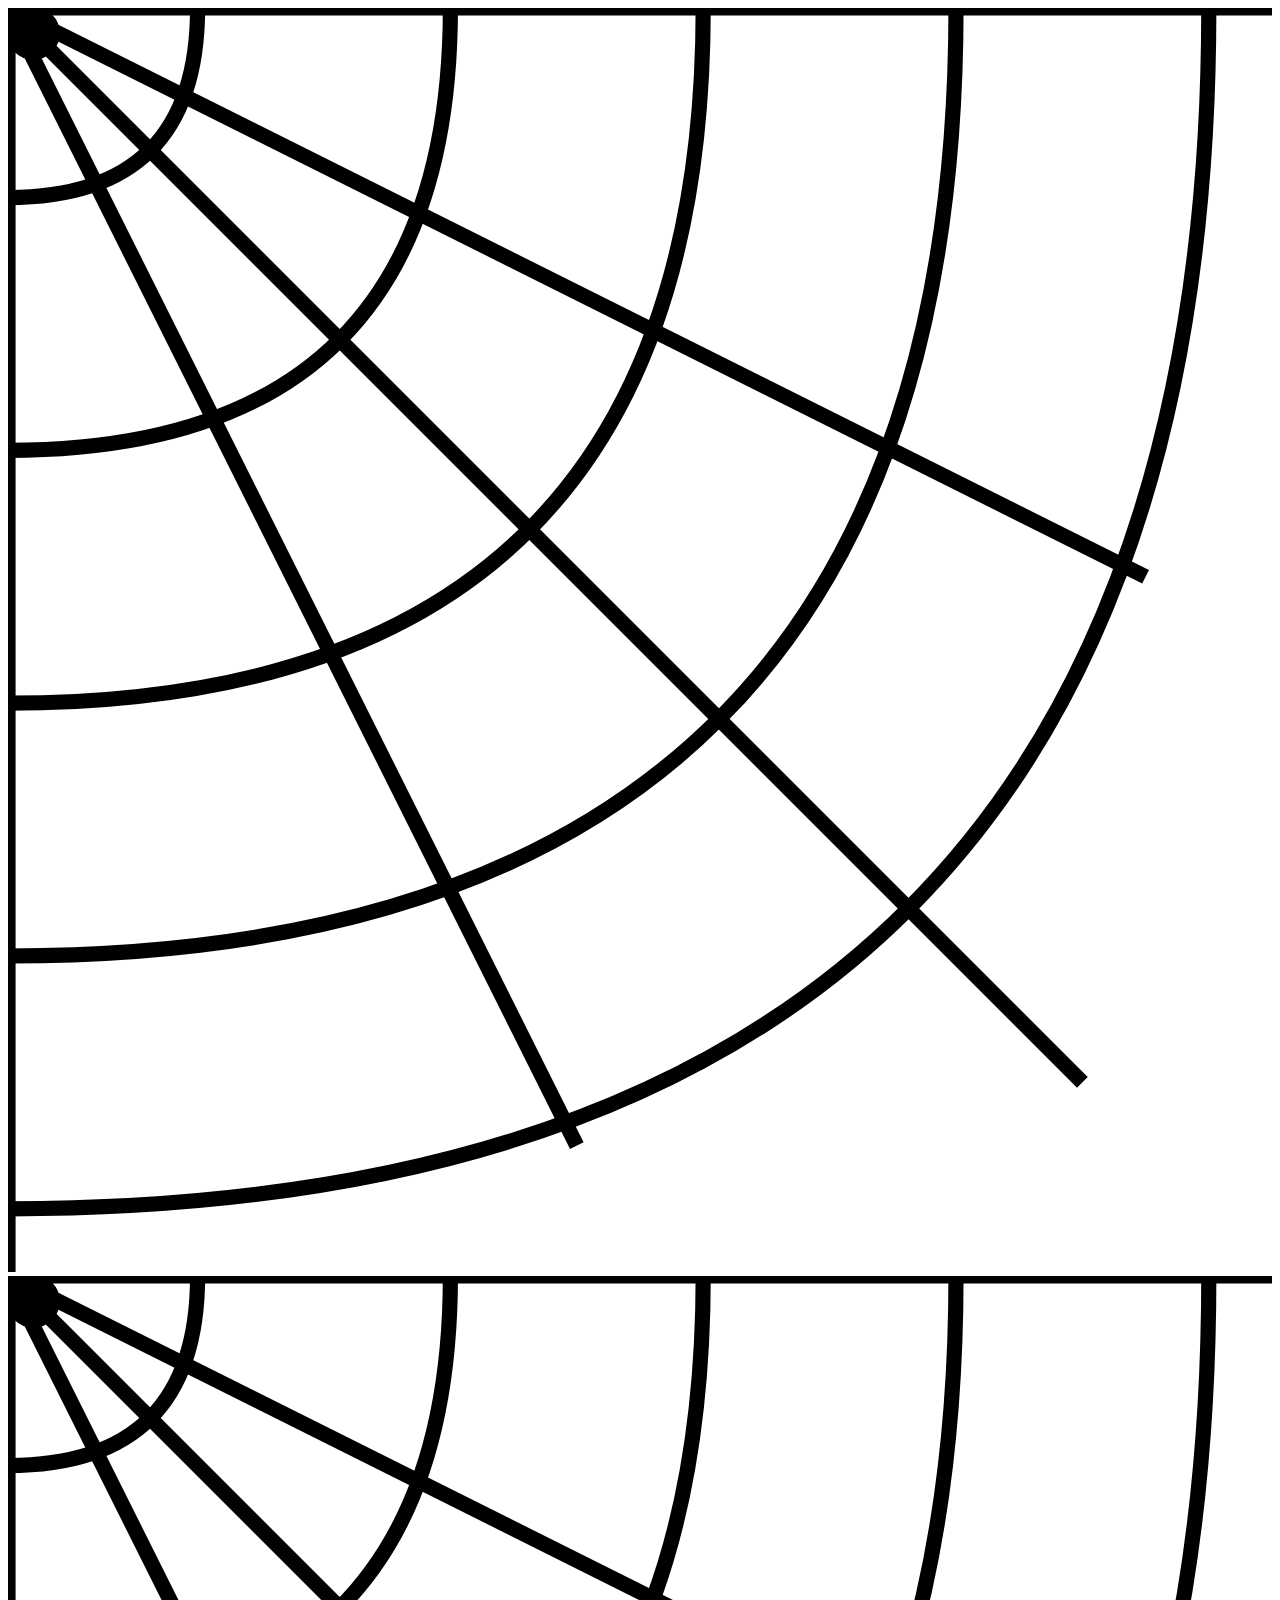
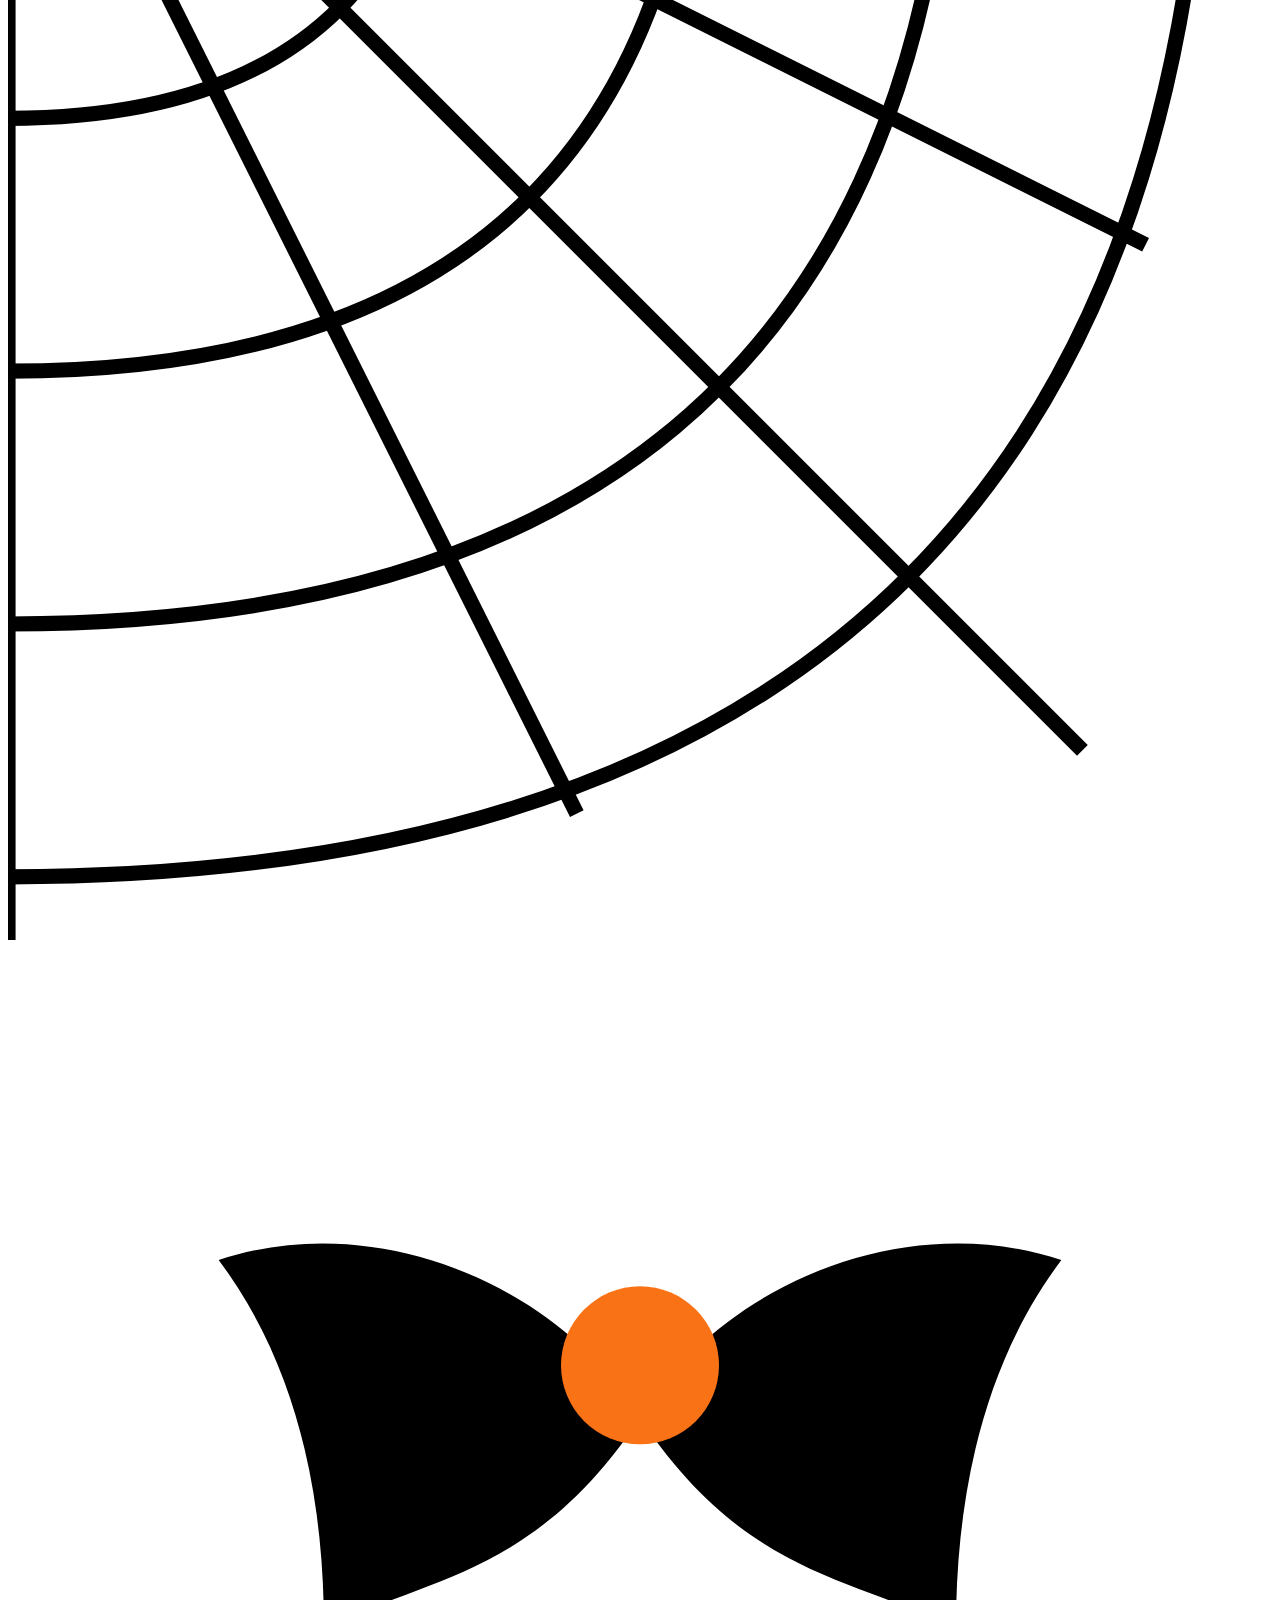
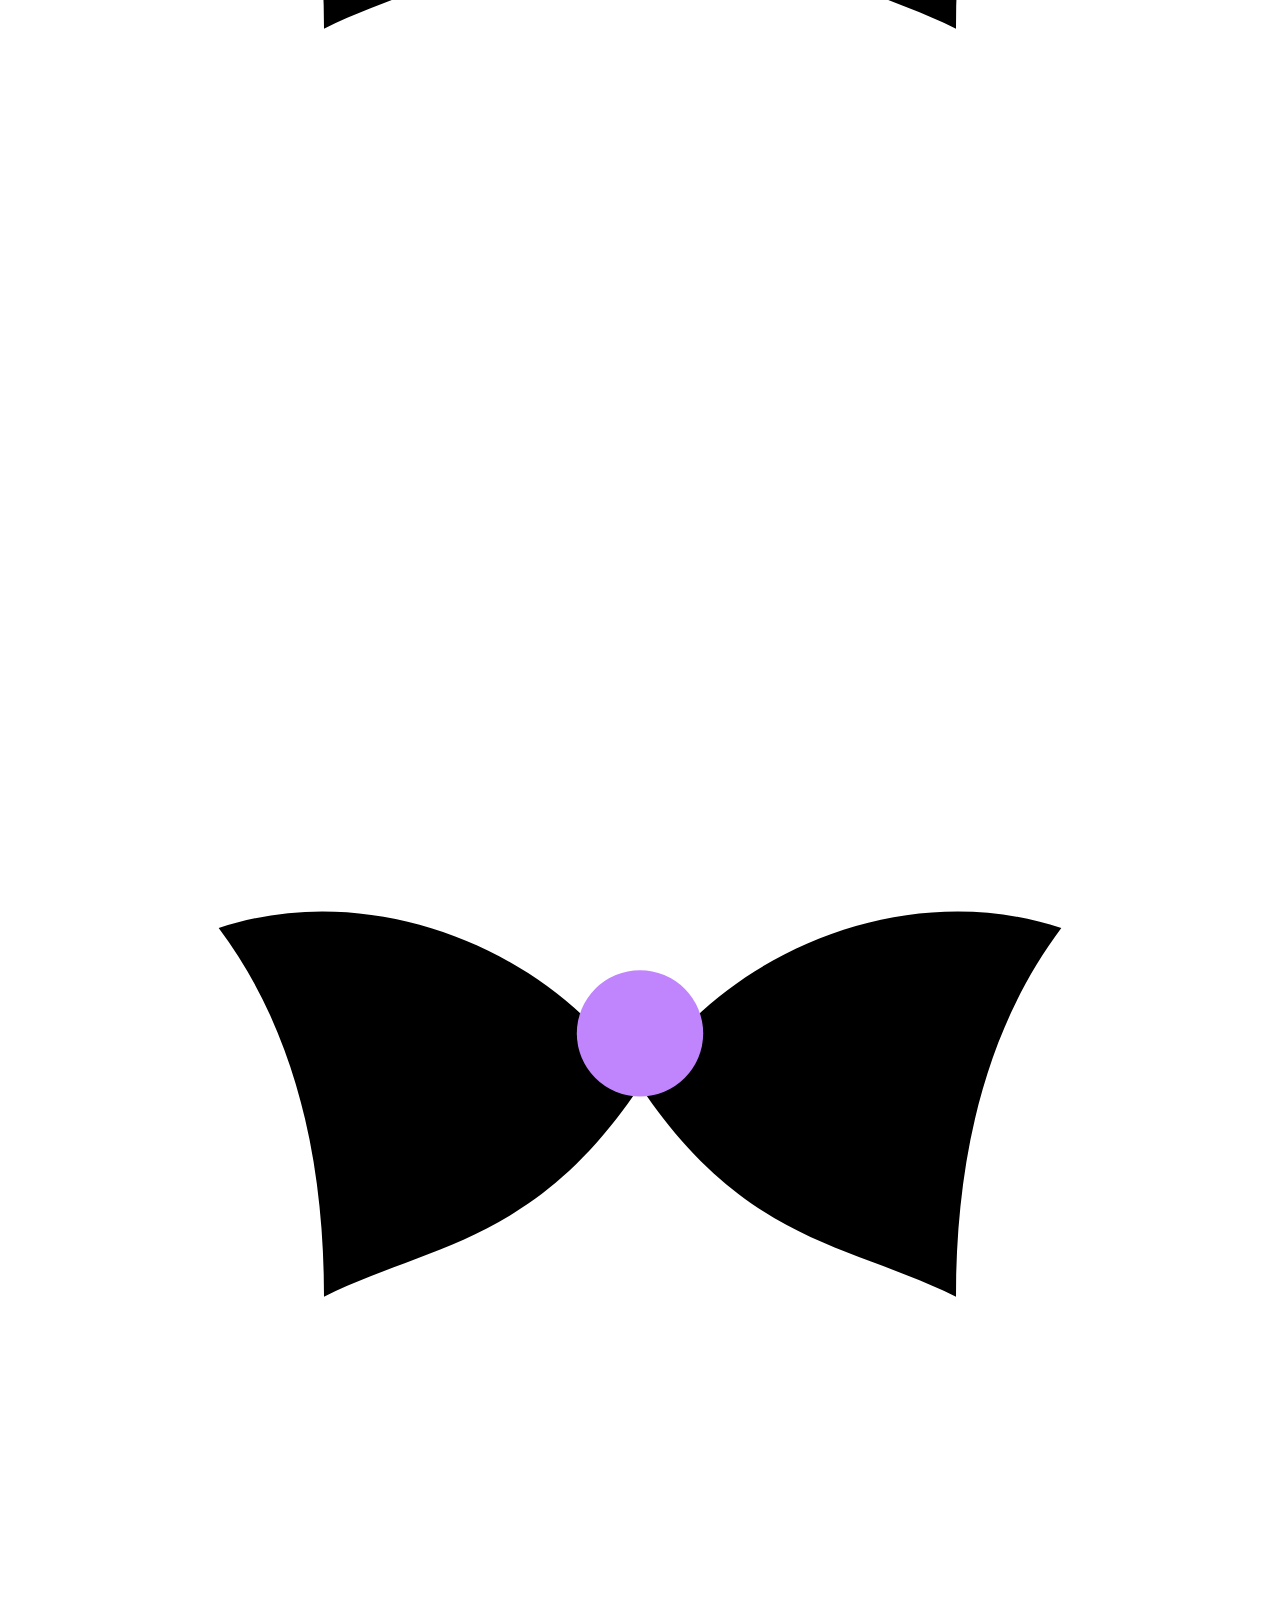
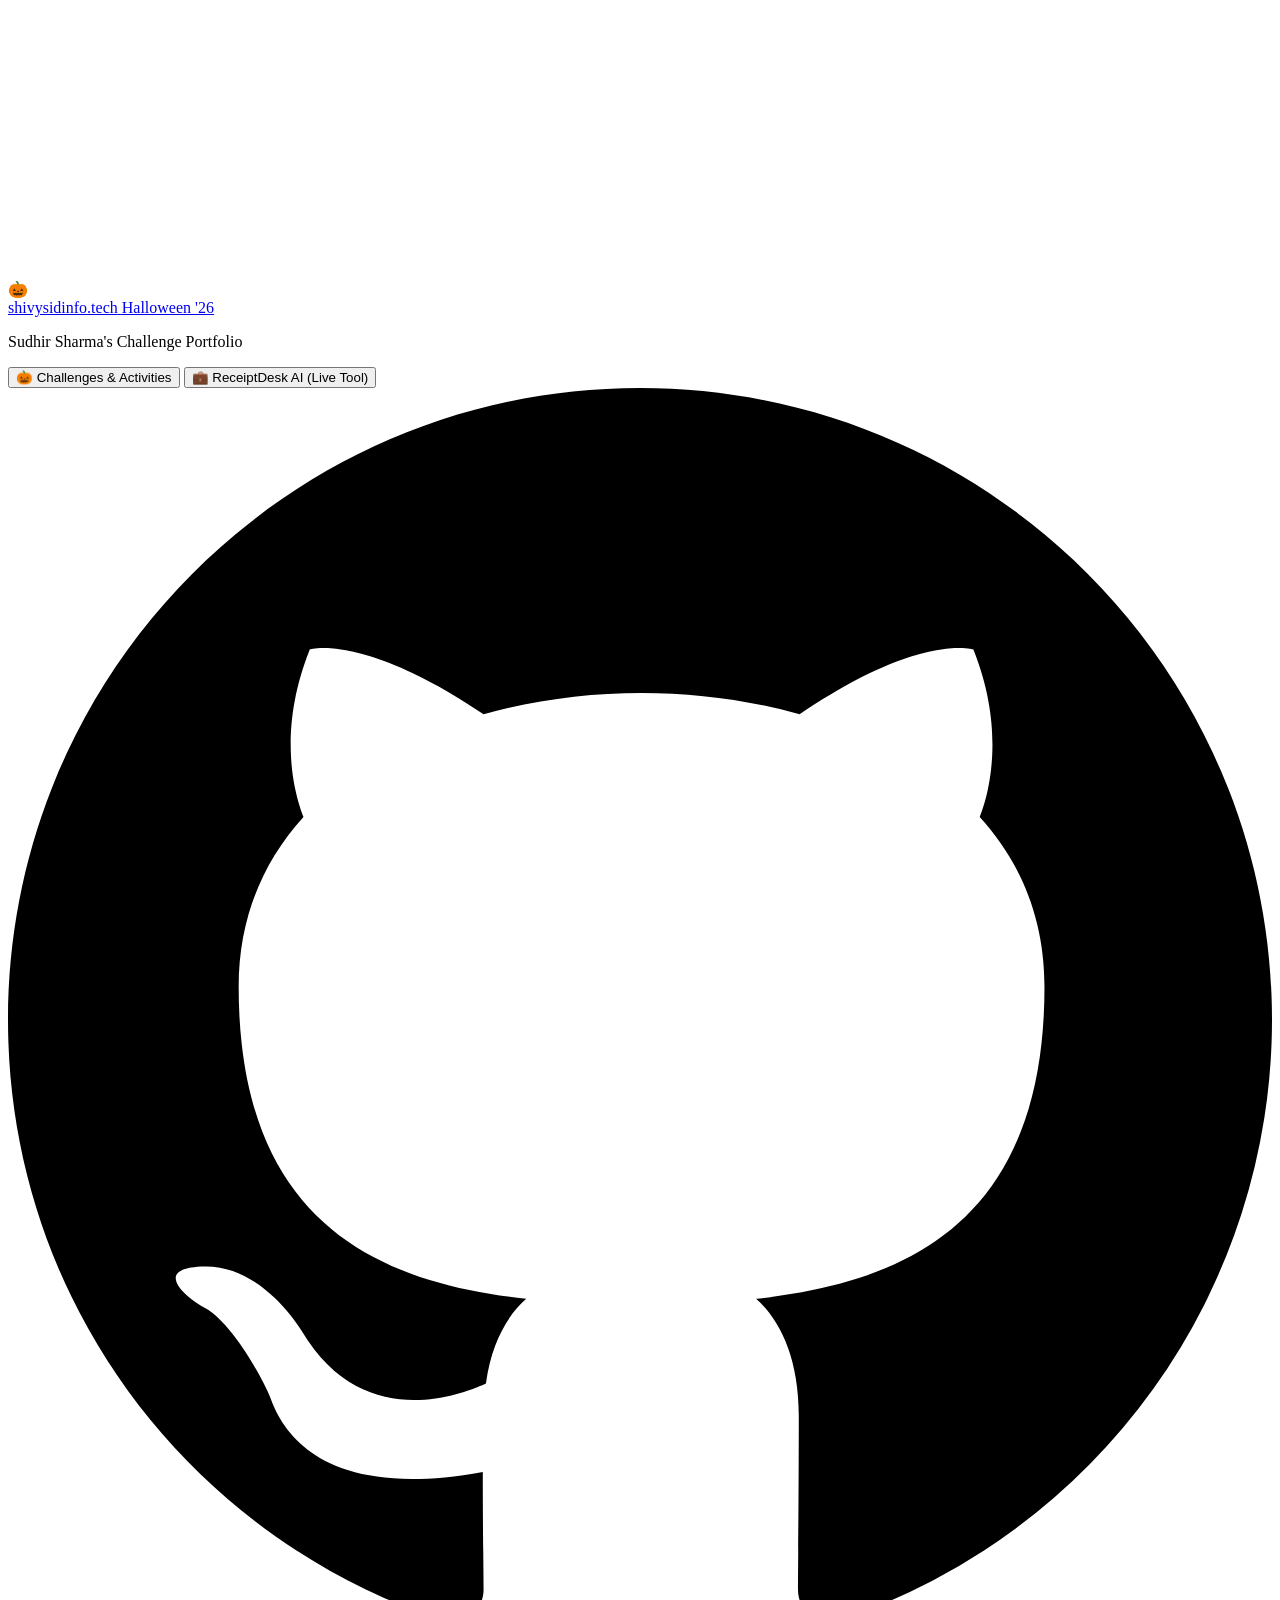
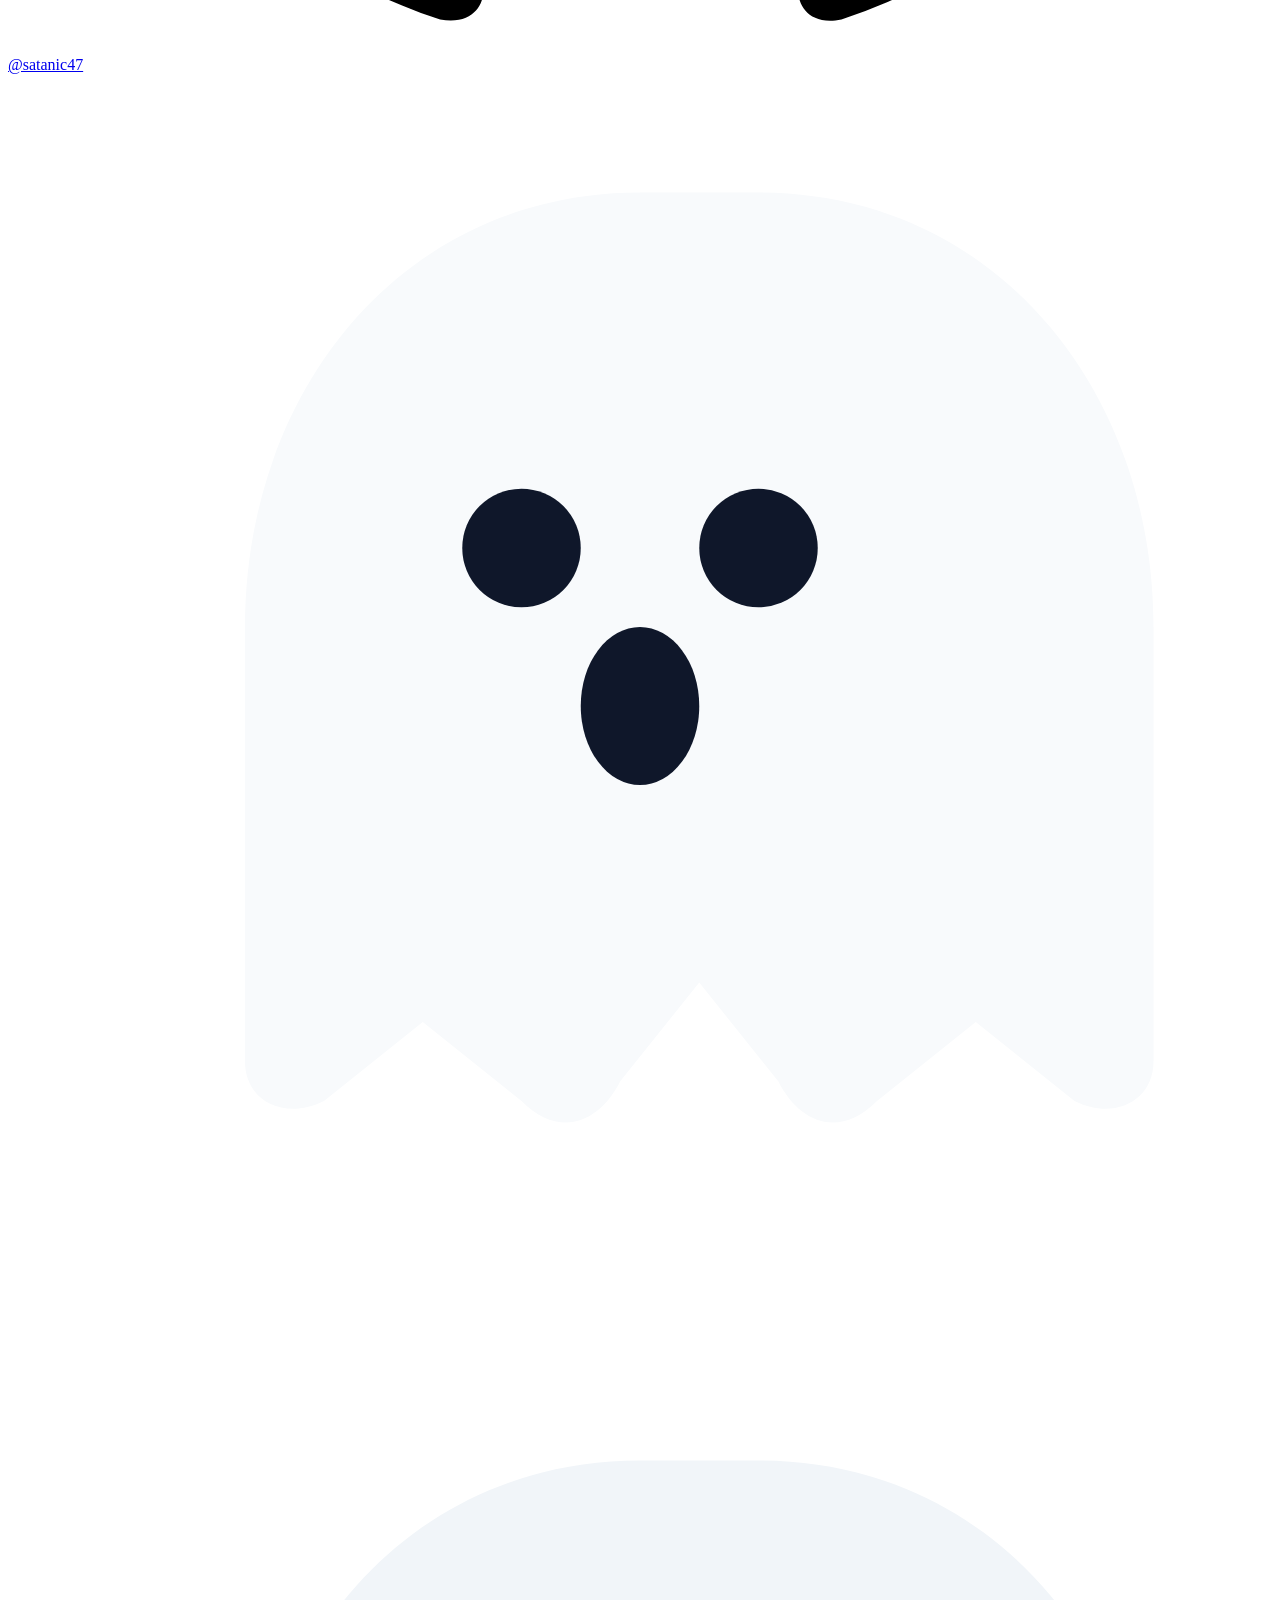
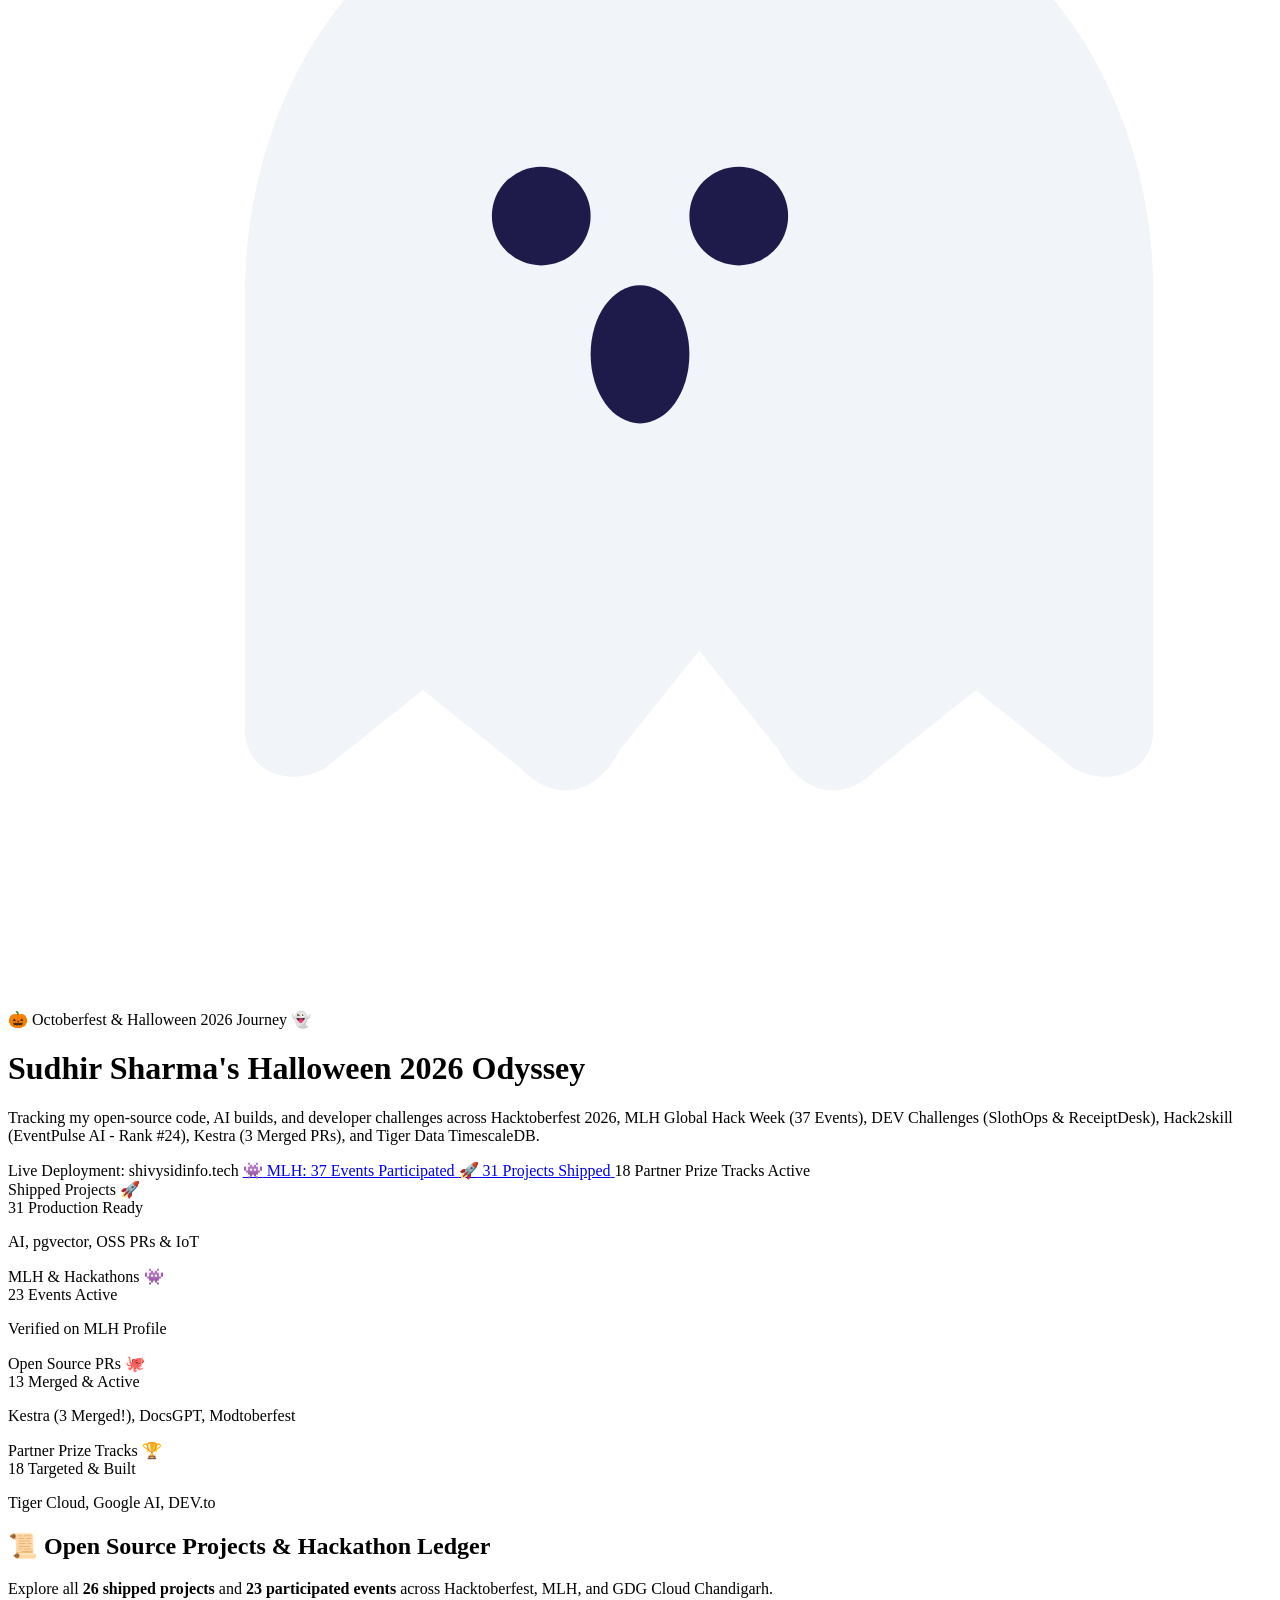
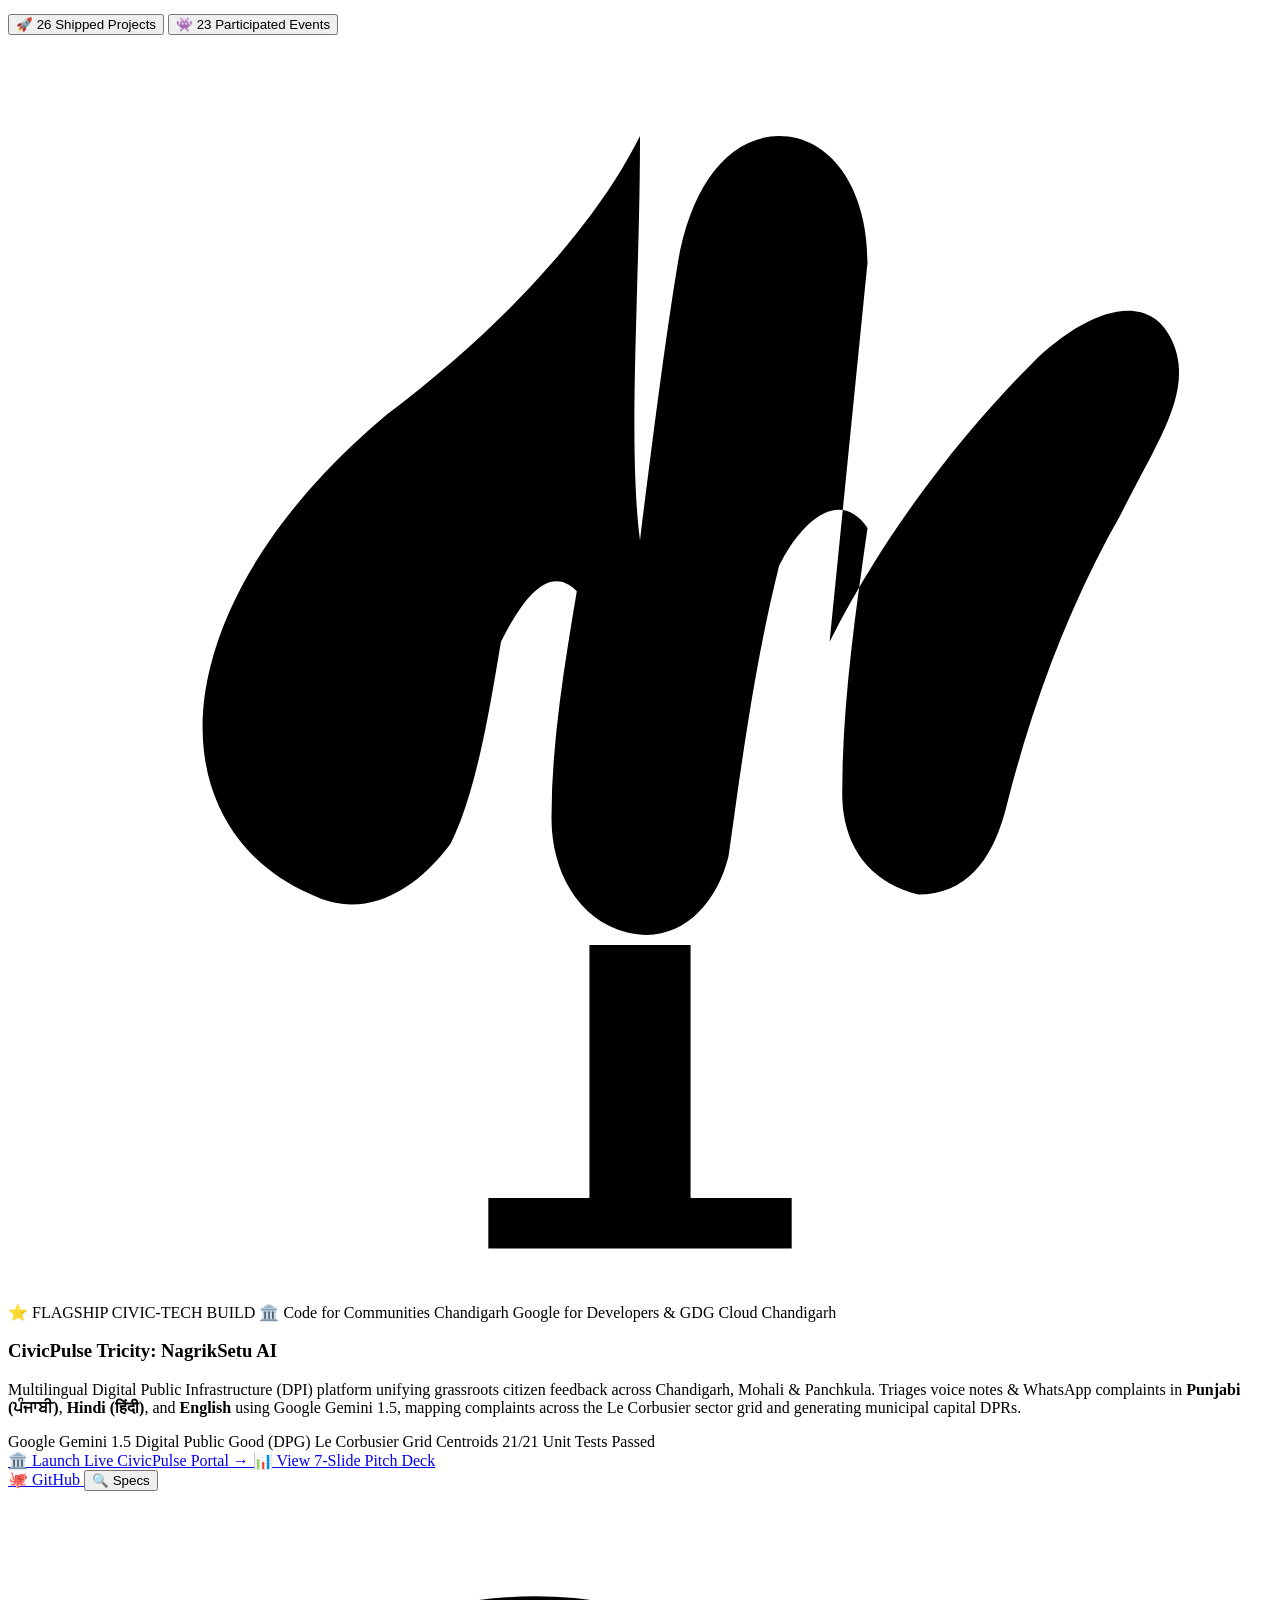
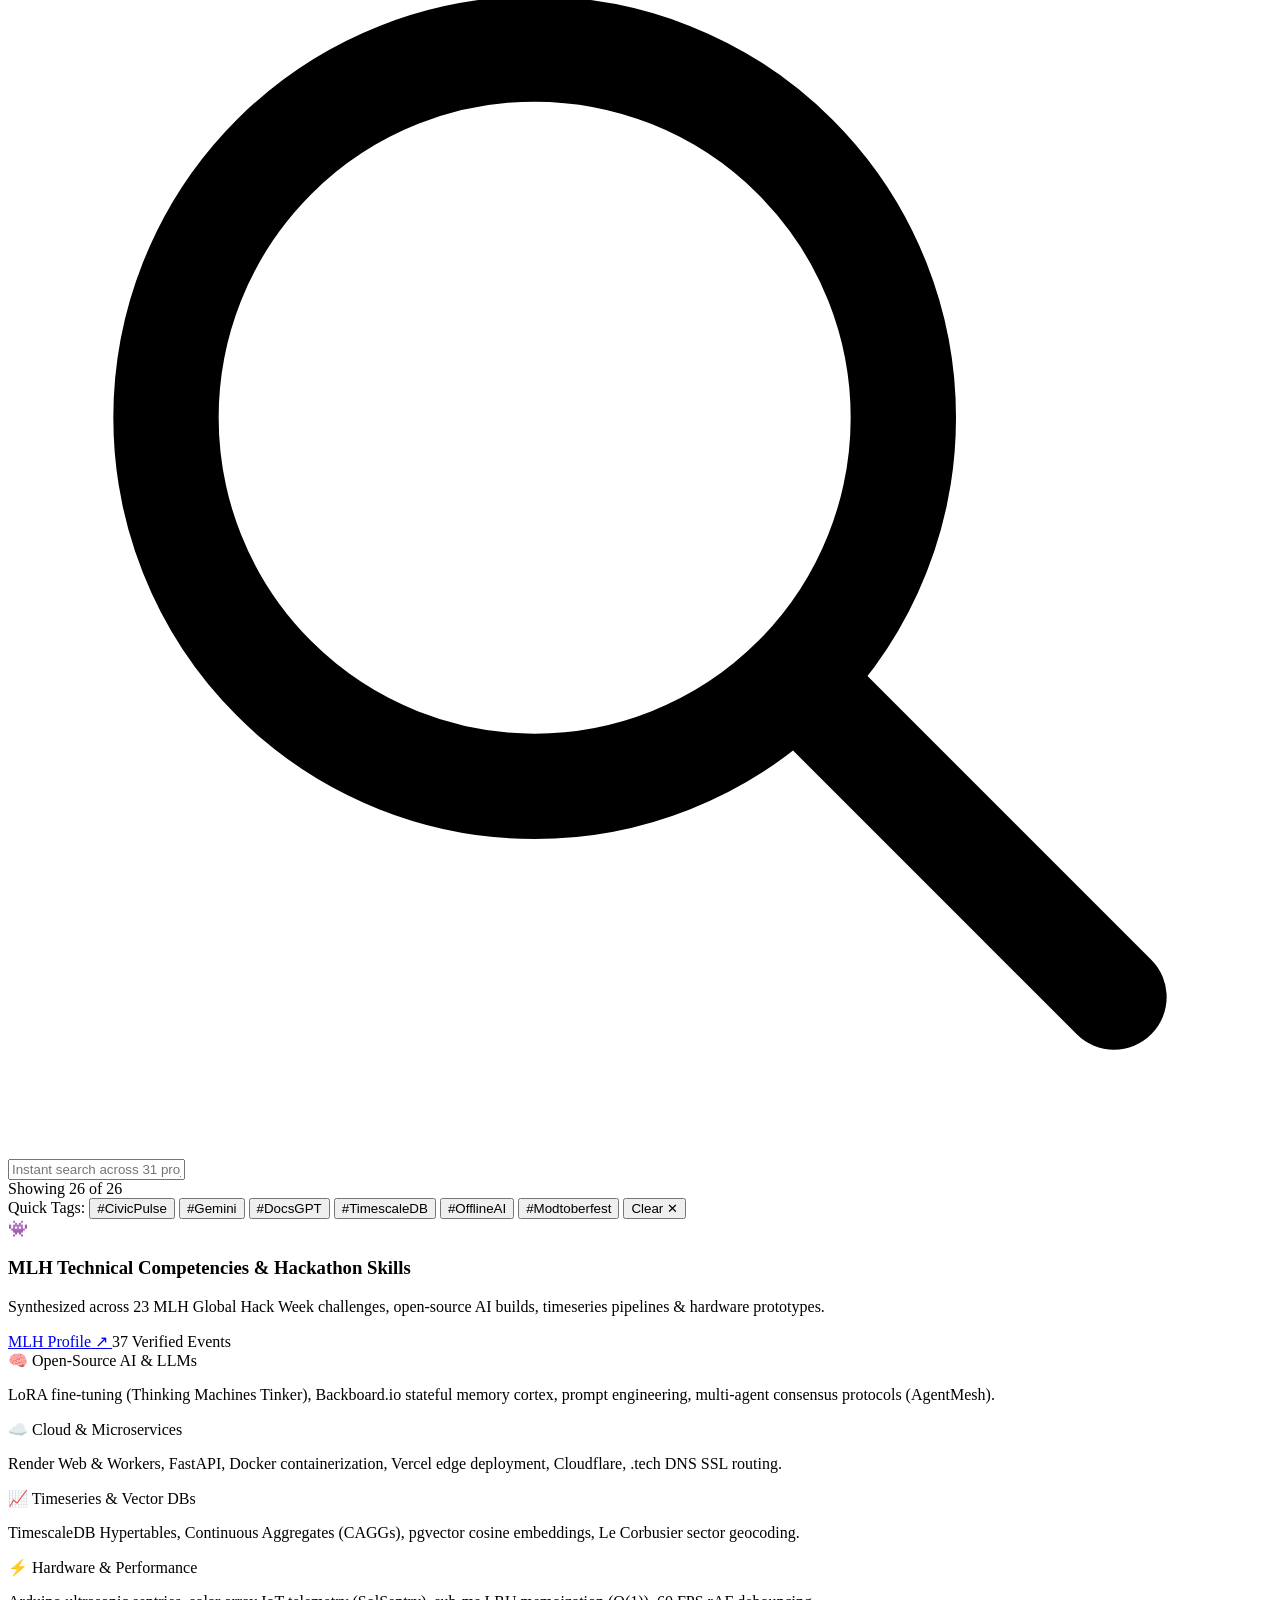
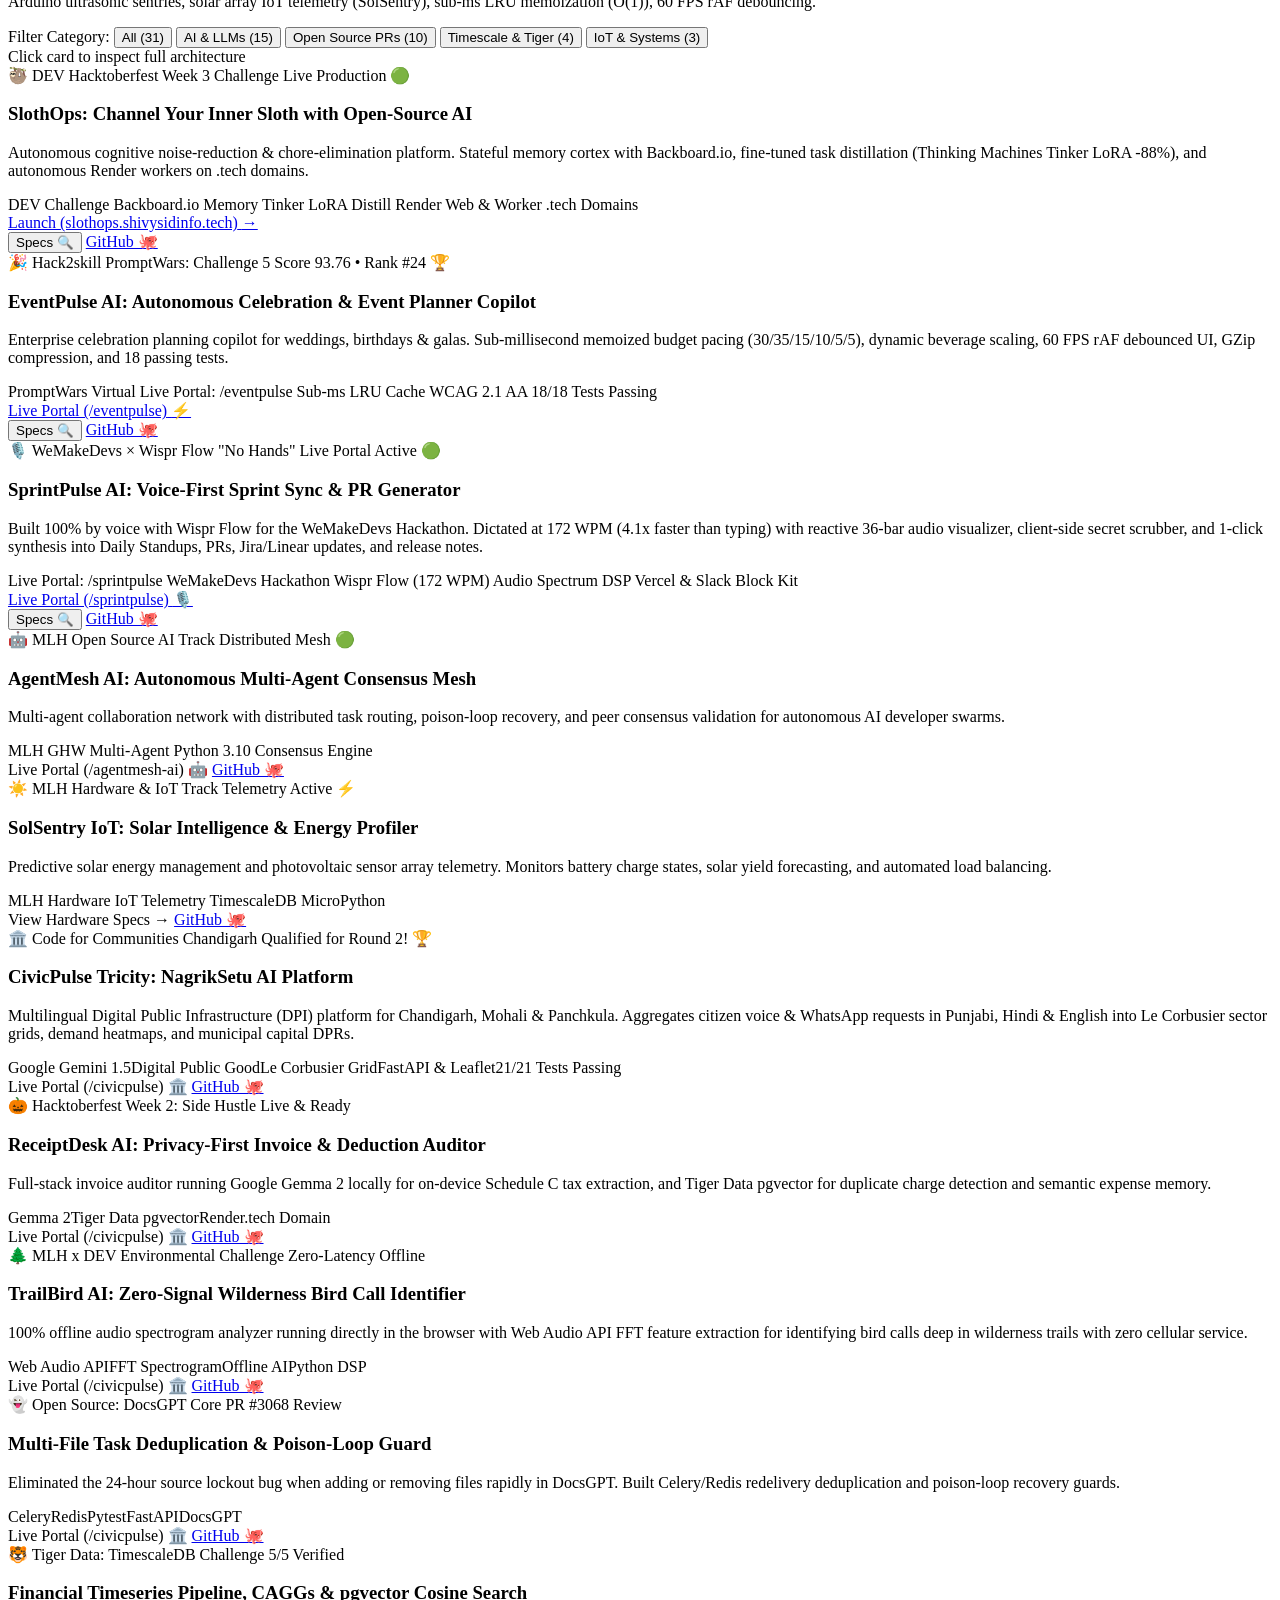
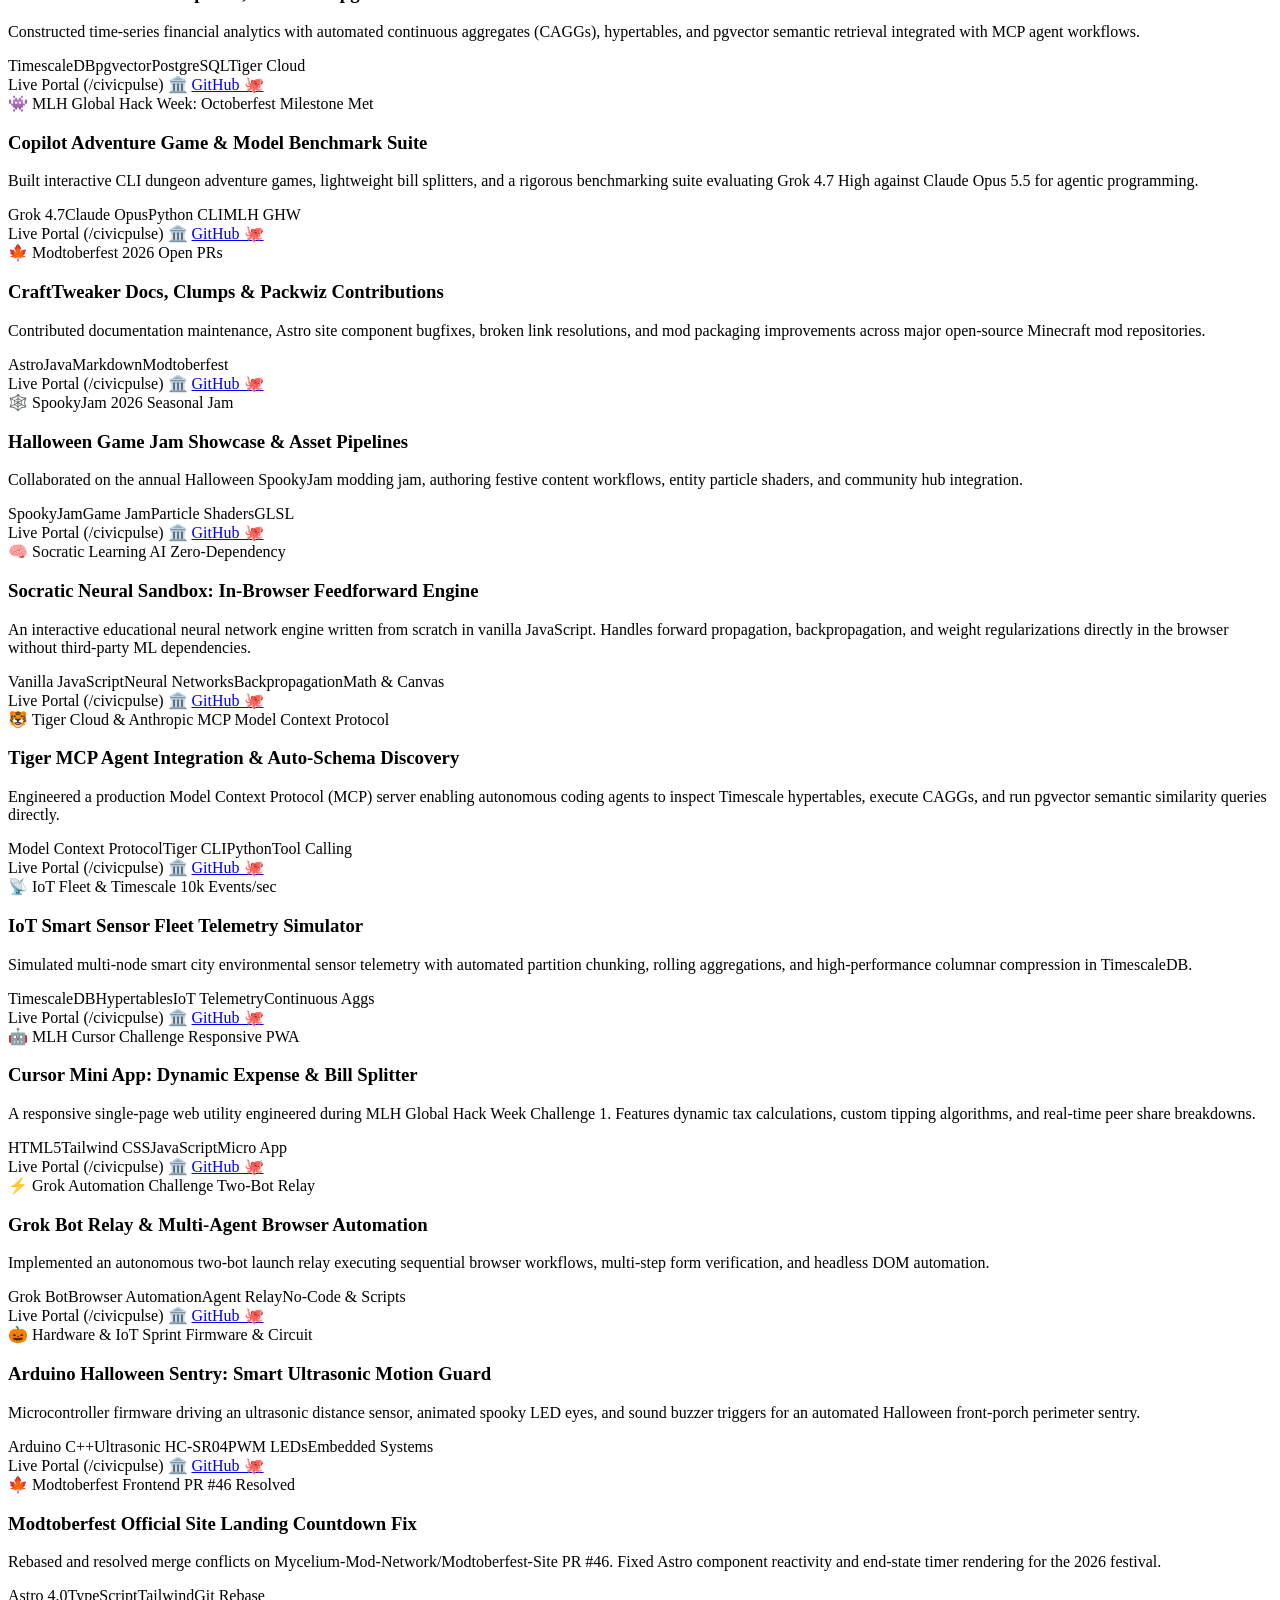
==== commit b8feb30f: "feat: add live portals for EventPulse AI & SprintPulse AI, update MLH profile to 37 events & 31 proj" ====
--- a/app/static/index.html
+++ b/app/static/index.html
@@ -118,7 +118,7 @@
       <p class="mt-4 text-slate-300 text-sm sm:text-base max-w-3xl mx-auto leading-relaxed">
         Tracking my open-source code, AI builds, and developer challenges across 
         <span class="text-orange-400 font-semibold">Hacktoberfest 2026</span>, 
-        <span class="text-purple-400 font-semibold">MLH Global Hack Week (23 Events)</span>, 
+        <span class="text-purple-400 font-semibold">MLH Global Hack Week (37 Events)</span>, 
         <span class="text-emerald-400 font-semibold">DEV Challenges (SlothOps &amp; ReceiptDesk)</span>, 
         <span class="text-amber-400 font-semibold">Hack2skill (EventPulse AI - Rank #24)</span>, 
         <span class="text-blue-400 font-semibold">Kestra (3 Merged PRs)</span>, and 
@@ -132,7 +132,7 @@
         </span>
         <a href="https://www.mlh.com/account/profile#event-participations" target="_blank" rel="noopener noreferrer" class="flex items-center gap-1.5 bg-blue-950/80 hover:bg-blue-900/80 text-blue-300 px-3.5 py-1.5 rounded-full border border-blue-800/80 transition font-semibold">
           <span>👾</span>
-          <span>MLH: 23 Events Participated</span>
+          <span>MLH: 37 Events Participated</span>
         </a>
         <a href="https://www.mlh.com/account/profile#event-participations" target="_blank" rel="noopener noreferrer" class="flex items-center gap-1.5 bg-purple-950/80 hover:bg-purple-900/80 text-purple-300 px-3.5 py-1.5 rounded-full border border-purple-800/80 transition font-semibold">
           <span>🚀</span>
@@ -223,7 +223,7 @@
         </p>
       </div>
 
-      <!-- View Selector (26 Projects vs 23 Events) -->
+      <!-- View Selector (31 Projects vs 37 Events) -->
       <div class="flex items-center gap-2 p-1 bg-slate-900 rounded-xl border border-slate-800">
         <button id="showProjectsBtn" onclick="switchViewType('projects')" class="px-4 py-2 text-xs font-bold rounded-lg bg-orange-500 text-slate-950 transition shadow-md shadow-orange-500/20 flex items-center gap-1.5">
           <span>🚀</span>
@@ -323,7 +323,7 @@
           type="text" 
           id="ledgerSearchInput" 
           oninput="handleSearchInput(event)"
-          placeholder="Instant search across 31 projects &amp; 23 MLH challenges (e.g. SlothOps, EventPulse, Kestra, Timescale, Gemini)..." 23 events (e.g. Gemini, Tricity, pgvector, DocsGPT, offline, mod, tiger)..." 
+          placeholder="Instant search across 31 projects &amp; 37 MLH events (e.g. SlothOps, EventPulse, Kestra, Timescale, Gemini)..." 37 events (e.g. Wispr Flow, Gemini, Tricity, pgvector, DocsGPT, offline, mod, tiger)..." 
           class="w-full bg-slate-900/90 border border-slate-800 hover:border-slate-700 focus:border-orange-500 rounded-xl pl-10 pr-24 py-3 text-sm text-slate-100 placeholder-slate-500 outline-none transition shadow-inner"
         >
         <div id="searchCounterBadge" class="absolute inset-y-0 right-0 pr-3 flex items-center">
@@ -367,7 +367,7 @@
             <span>↗</span>
           </a>
           <span class="text-xs font-mono px-2.5 py-1 rounded-lg bg-slate-900 text-blue-300 border border-blue-800/60">
-            23 Verified Events
+            37 Verified Events
           </span>
         </div>
       </div>
@@ -475,13 +475,13 @@
         </div>
       </div>
 
-      <!-- EventPulse AI: Autonomous Celebration & Event Planner Copilot -->
-      <div class="activity-card group bg-slate-900/70 border-2 border-amber-500/70 hover:border-amber-400 rounded-2xl p-6 flex flex-col justify-between cursor-pointer relative overflow-hidden backdrop-blur project-card" data-category="ai" onclick="openActivityModal('eventpulse')">
+      <!-- EventPulse AI: Autonomous Celebration & Event Planner Copilot (PromptWars Virtual Challenge 5) -->
+      <div class="activity-card group bg-slate-900/70 border-2 border-amber-500/70 hover:border-amber-400 rounded-2xl p-6 flex flex-col justify-between cursor-pointer relative overflow-hidden backdrop-blur project-card" data-category="ai" onclick="window.open('/eventpulse', '_blank')">
         <div class="absolute top-0 right-0 w-28 h-28 bg-amber-500/20 rounded-full blur-2xl group-hover:opacity-100 transition"></div>
         <div>
           <div class="flex items-center justify-between mb-3">
             <span class="text-[11px] font-bold px-2.5 py-1 rounded-full bg-slate-800/80 text-amber-400 border border-slate-700/60">
-              🎉 Hack2skill PromptWars Virtual: Challenge 5
+              🎉 Hack2skill PromptWars: Challenge 5
             </span>
             <span class="text-[11px] font-semibold text-amber-400 flex items-center gap-1">
               <span class="w-1.5 h-1.5 rounded-full bg-amber-400 animate-pulse"></span>
@@ -496,57 +496,68 @@
           </p>
           <div class="mt-4 flex flex-wrap gap-1.5">
             <span class="text-[10px] font-mono px-2 py-0.5 rounded bg-slate-800 text-slate-300">PromptWars Virtual</span>
+            <span class="text-[10px] font-mono px-2 py-0.5 rounded bg-slate-800 text-amber-300 border border-amber-500/30">Live Portal: /eventpulse</span>
             <span class="text-[10px] font-mono px-2 py-0.5 rounded bg-slate-800 text-slate-300">Sub-ms LRU Cache</span>
-            <span class="text-[10px] font-mono px-2 py-0.5 rounded bg-slate-800 text-slate-300">FastAPI &amp; Jinja2</span>
             <span class="text-[10px] font-mono px-2 py-0.5 rounded bg-slate-800 text-slate-300">WCAG 2.1 AA</span>
             <span class="text-[10px] font-mono px-2 py-0.5 rounded bg-slate-800 text-slate-300">18/18 Tests Passing</span>
           </div>
         </div>
         <div class="mt-5 pt-4 border-t border-slate-800/80 flex items-center justify-between">
-          <a href="https://satanic47.github.io/eventpulse-ai/" target="_blank" onclick="event.stopPropagation();" class="text-xs text-amber-400 font-semibold hover:text-amber-300 transition flex items-center gap-1">
-            <span>Live Demo</span>
-            <span>→</span>
-          </a>
-          <a href="https://github.com/satanic47/eventpulse-ai" target="_blank" onclick="event.stopPropagation();" class="text-[11px] font-bold px-2.5 py-1 rounded bg-slate-800 hover:bg-slate-700 text-slate-200 border border-slate-700 transition flex items-center gap-1">
-            <span>GitHub 🐙</span>
-          </a>
-        </div>
-      </div>
-
-      <!-- SprintPulse AI: Real-Time Agile Sprint Intelligence Engine -->
-      <div class="activity-card group bg-slate-900/70 border border-slate-800 hover:border-blue-500/60 rounded-2xl p-6 flex flex-col justify-between cursor-pointer relative overflow-hidden backdrop-blur project-card" data-category="ai" onclick="openActivityModal('sprintpulse')">
-        <div class="absolute top-0 right-0 w-28 h-28 bg-blue-500/15 rounded-full blur-2xl group-hover:opacity-100 transition"></div>
-        <div>
-          <div class="flex items-center justify-between mb-3">
-            <span class="text-[11px] font-bold px-2.5 py-1 rounded-full bg-slate-800/80 text-blue-400 border border-slate-700/60">
-              ⚡ MLH Global Hack Week
-            </span>
-            <span class="text-[11px] font-semibold text-blue-400 flex items-center gap-1">
-              <span class="w-1.5 h-1.5 rounded-full bg-blue-400 animate-pulse"></span>
-              Vercel Deployed 🚀
-            </span>
-          </div>
-          <h3 class="text-lg font-bold text-white group-hover:text-blue-400 transition leading-snug">
-            SprintPulse AI: Real-Time Agile Sprint Intelligence Engine
-          </h3>
-          <p class="mt-2.5 text-slate-400 text-xs leading-relaxed">
-            Engineering velocity analytics &amp; automated sprint burndown copilot. Analyzes commit pacing, pull request cycle times, and blocker alerts with interactive predictive velocity charts.
-          </p>
-          <div class="mt-4 flex flex-wrap gap-1.5">
-            <span class="text-[10px] font-mono px-2 py-0.5 rounded bg-slate-800 text-slate-300">MLH Hackathon</span>
-            <span class="text-[10px] font-mono px-2 py-0.5 rounded bg-slate-800 text-slate-300">Vercel Cloud</span>
-            <span class="text-[10px] font-mono px-2 py-0.5 rounded bg-slate-800 text-slate-300">TypeScript</span>
-            <span class="text-[10px] font-mono px-2 py-0.5 rounded bg-slate-800 text-slate-300">Velocity Predictor</span>
-          </div>
-        </div>
-        <div class="mt-5 pt-4 border-t border-slate-800/80 flex items-center justify-between">
-          <a href="https://sprintpulse-ai.vercel.app" target="_blank" onclick="event.stopPropagation();" class="text-xs text-blue-400 font-semibold hover:text-blue-300 transition flex items-center gap-1">
-            <span>Live App</span>
-            <span>→</span>
-          </a>
-          <a href="https://github.com/satanic47/sprintpulse-ai" target="_blank" onclick="event.stopPropagation();" class="text-[11px] font-bold px-2.5 py-1 rounded bg-slate-800 hover:bg-slate-700 text-slate-200 border border-slate-700 transition flex items-center gap-1">
-            <span>GitHub 🐙</span>
-          </a>
+          <a href="/eventpulse" target="_blank" onclick="event.stopPropagation();" class="text-xs text-amber-400 font-semibold hover:text-amber-300 transition flex items-center gap-1">
+            <span>Live Portal (/eventpulse)</span>
+            <span>⚡</span>
+          </a>
+          <div class="flex items-center gap-2">
+            <button onclick="event.stopPropagation(); openActivityModal('eventpulse')" class="text-[11px] font-bold px-2 py-1 rounded bg-slate-800 hover:bg-slate-700 text-orange-400 border border-slate-700 transition">
+              Specs 🔍
+            </button>
+            <a href="https://github.com/satanic47/eventpulse-ai" target="_blank" onclick="event.stopPropagation();" class="text-[11px] font-bold px-2 py-1 rounded bg-slate-800 hover:bg-slate-700 text-slate-200 border border-slate-700 transition flex items-center gap-1">
+              <span>GitHub 🐙</span>
+            </a>
+          </div>
+        </div>
+      </div>
+
+      <!-- SprintPulse AI: Voice-First Agile Standup & Sprint Sync (WeMakeDevs × Wispr Flow) -->
+      <div class="activity-card group bg-slate-900/70 border-2 border-cyan-500/70 hover:border-cyan-400 rounded-2xl p-6 flex flex-col justify-between cursor-pointer relative overflow-hidden backdrop-blur project-card" data-category="ai" onclick="window.open('/sprintpulse', '_blank')">
+        <div class="absolute top-0 right-0 w-28 h-28 bg-cyan-500/20 rounded-full blur-2xl group-hover:opacity-100 transition"></div>
+        <div>
+          <div class="flex items-center justify-between mb-3">
+            <span class="text-[11px] font-bold px-2.5 py-1 rounded-full bg-slate-800/80 text-cyan-400 border border-slate-700/60">
+              🎙️ WeMakeDevs × Wispr Flow "No Hands"
+            </span>
+            <span class="text-[11px] font-semibold text-cyan-400 flex items-center gap-1">
+              <span class="w-1.5 h-1.5 rounded-full bg-cyan-400 animate-pulse"></span>
+              Live Portal Active 🟢
+            </span>
+          </div>
+          <h3 class="text-lg font-bold text-white group-hover:text-cyan-400 transition leading-snug">
+            SprintPulse AI: Voice-First Sprint Sync &amp; PR Generator
+          </h3>
+          <p class="mt-2.5 text-slate-400 text-xs leading-relaxed">
+            Built 100% by voice with Wispr Flow for the WeMakeDevs Hackathon. Dictated at 172 WPM (4.1x faster than typing) with reactive 36-bar audio visualizer, client-side secret scrubber, and 1-click synthesis into Daily Standups, PRs, Jira/Linear updates, and release notes.
+          </p>
+          <div class="mt-4 flex flex-wrap gap-1.5">
+            <span class="text-[10px] font-mono px-2 py-0.5 rounded bg-slate-800 text-cyan-300 border border-cyan-500/30">Live Portal: /sprintpulse</span>
+            <span class="text-[10px] font-mono px-2 py-0.5 rounded bg-slate-800 text-slate-300">WeMakeDevs Hackathon</span>
+            <span class="text-[10px] font-mono px-2 py-0.5 rounded bg-slate-800 text-slate-300">Wispr Flow (172 WPM)</span>
+            <span class="text-[10px] font-mono px-2 py-0.5 rounded bg-slate-800 text-slate-300">Audio Spectrum DSP</span>
+            <span class="text-[10px] font-mono px-2 py-0.5 rounded bg-slate-800 text-slate-300">Vercel &amp; Slack Block Kit</span>
+          </div>
+        </div>
+        <div class="mt-5 pt-4 border-t border-slate-800/80 flex items-center justify-between">
+          <a href="/sprintpulse" target="_blank" onclick="event.stopPropagation();" class="text-xs text-cyan-400 font-semibold hover:text-cyan-300 transition flex items-center gap-1">
+            <span>Live Portal (/sprintpulse)</span>
+            <span>🎙️</span>
+          </a>
+          <div class="flex items-center gap-2">
+            <button onclick="event.stopPropagation(); openActivityModal('sprintpulse')" class="text-[11px] font-bold px-2.5 py-1 rounded bg-slate-800 hover:bg-slate-700 text-orange-400 border border-slate-700 transition">
+              Specs 🔍
+            </button>
+            <a href="https://github.com/satanic47/sprintpulse-ai" target="_blank" onclick="event.stopPropagation();" class="text-[11px] font-bold px-2.5 py-1 rounded bg-slate-800 hover:bg-slate-700 text-slate-200 border border-slate-700 transition flex items-center gap-1">
+              <span>GitHub 🐙</span>
+            </a>
+          </div>
         </div>
       </div>
 
@@ -578,9 +589,9 @@
         </div>
         <div class="mt-5 pt-4 border-t border-slate-800/80 flex items-center justify-between">
           <span class="text-xs text-purple-400 font-semibold group-hover:translate-x-1 transition flex items-center gap-1">
-            <span>View Architecture</span>
-            <span>→</span>
-          </span>
+            <span>Live Portal (/agentmesh-ai)</span>
+            <span>🤖</span>
+          </a>
           <a href="https://github.com/satanic47/agentmesh-ai" target="_blank" onclick="event.stopPropagation();" class="text-[11px] font-bold px-2.5 py-1 rounded bg-slate-800 hover:bg-slate-700 text-slate-200 border border-slate-700 transition flex items-center gap-1">
             <span>GitHub 🐙</span>
           </a>
@@ -649,8 +660,8 @@
         </div>
         <div class="mt-5 pt-4 border-t border-slate-800/80 flex items-center justify-between">
           <span class="text-xs text-orange-400 font-semibold group-hover:translate-x-1 transition flex items-center gap-1">
-            <span>View Architecture & Stats</span>
-            <span>→</span>
+            <span>Live Portal (/civicpulse)</span>
+            <span>🏛️</span>
           </span>
           <a href="https://github.com/satanic47/civicpulse-tricity" target="_blank" onclick="event.stopPropagation();" class="text-[11px] font-bold px-2.5 py-1 rounded bg-slate-800 hover:bg-slate-700 text-slate-200 border border-slate-700 transition flex items-center gap-1">
             <span>GitHub 🐙</span>
@@ -682,8 +693,8 @@
         </div>
         <div class="mt-5 pt-4 border-t border-slate-800/80 flex items-center justify-between">
           <span class="text-xs text-orange-400 font-semibold group-hover:translate-x-1 transition flex items-center gap-1">
-            <span>View Architecture & Stats</span>
-            <span>→</span>
+            <span>Live Portal (/civicpulse)</span>
+            <span>🏛️</span>
           </span>
           <a href="https://github.com/satanic47/receiptdesk-ai" target="_blank" onclick="event.stopPropagation();" class="text-[11px] font-bold px-2.5 py-1 rounded bg-slate-800 hover:bg-slate-700 text-slate-200 border border-slate-700 transition flex items-center gap-1">
             <span>GitHub 🐙</span>
@@ -715,8 +726,8 @@
         </div>
         <div class="mt-5 pt-4 border-t border-slate-800/80 flex items-center justify-between">
           <span class="text-xs text-orange-400 font-semibold group-hover:translate-x-1 transition flex items-center gap-1">
-            <span>View Architecture & Stats</span>
-            <span>→</span>
+            <span>Live Portal (/civicpulse)</span>
+            <span>🏛️</span>
           </span>
           <a href="https://github.com/satanic47/trailbird-ai" target="_blank" onclick="event.stopPropagation();" class="text-[11px] font-bold px-2.5 py-1 rounded bg-slate-800 hover:bg-slate-700 text-slate-200 border border-slate-700 transition flex items-center gap-1">
             <span>GitHub 🐙</span>
@@ -748,8 +759,8 @@
         </div>
         <div class="mt-5 pt-4 border-t border-slate-800/80 flex items-center justify-between">
           <span class="text-xs text-orange-400 font-semibold group-hover:translate-x-1 transition flex items-center gap-1">
-            <span>View Architecture & Stats</span>
-            <span>→</span>
+            <span>Live Portal (/civicpulse)</span>
+            <span>🏛️</span>
           </span>
           <a href="https://github.com/arc53/DocsGPT/pull/3068" target="_blank" onclick="event.stopPropagation();" class="text-[11px] font-bold px-2.5 py-1 rounded bg-slate-800 hover:bg-slate-700 text-slate-200 border border-slate-700 transition flex items-center gap-1">
             <span>GitHub 🐙</span>
@@ -781,8 +792,8 @@
         </div>
         <div class="mt-5 pt-4 border-t border-slate-800/80 flex items-center justify-between">
           <span class="text-xs text-orange-400 font-semibold group-hover:translate-x-1 transition flex items-center gap-1">
-            <span>View Architecture & Stats</span>
-            <span>→</span>
+            <span>Live Portal (/civicpulse)</span>
+            <span>🏛️</span>
           </span>
           <a href="https://github.com/satanic47/receiptdesk-ai" target="_blank" onclick="event.stopPropagation();" class="text-[11px] font-bold px-2.5 py-1 rounded bg-slate-800 hover:bg-slate-700 text-slate-200 border border-slate-700 transition flex items-center gap-1">
             <span>GitHub 🐙</span>
@@ -814,8 +825,8 @@
         </div>
         <div class="mt-5 pt-4 border-t border-slate-800/80 flex items-center justify-between">
           <span class="text-xs text-orange-400 font-semibold group-hover:translate-x-1 transition flex items-center gap-1">
-            <span>View Architecture & Stats</span>
-            <span>→</span>
+            <span>Live Portal (/civicpulse)</span>
+            <span>🏛️</span>
           </span>
           <a href="https://github.com/satanic47" target="_blank" onclick="event.stopPropagation();" class="text-[11px] font-bold px-2.5 py-1 rounded bg-slate-800 hover:bg-slate-700 text-slate-200 border border-slate-700 transition flex items-center gap-1">
             <span>GitHub 🐙</span>
@@ -847,8 +858,8 @@
         </div>
         <div class="mt-5 pt-4 border-t border-slate-800/80 flex items-center justify-between">
           <span class="text-xs text-orange-400 font-semibold group-hover:translate-x-1 transition flex items-center gap-1">
-            <span>View Architecture & Stats</span>
-            <span>→</span>
+            <span>Live Portal (/civicpulse)</span>
+            <span>🏛️</span>
           </span>
           <a href="https://github.com/satanic47" target="_blank" onclick="event.stopPropagation();" class="text-[11px] font-bold px-2.5 py-1 rounded bg-slate-800 hover:bg-slate-700 text-slate-200 border border-slate-700 transition flex items-center gap-1">
             <span>GitHub 🐙</span>
@@ -880,8 +891,8 @@
         </div>
         <div class="mt-5 pt-4 border-t border-slate-800/80 flex items-center justify-between">
           <span class="text-xs text-orange-400 font-semibold group-hover:translate-x-1 transition flex items-center gap-1">
-            <span>View Architecture & Stats</span>
-            <span>→</span>
+            <span>Live Portal (/civicpulse)</span>
+            <span>🏛️</span>
           </span>
           <a href="https://github.com/satanic47/SpookyJam-Site" target="_blank" onclick="event.stopPropagation();" class="text-[11px] font-bold px-2.5 py-1 rounded bg-slate-800 hover:bg-slate-700 text-slate-200 border border-slate-700 transition flex items-center gap-1">
             <span>GitHub 🐙</span>
@@ -913,8 +924,8 @@
         </div>
         <div class="mt-5 pt-4 border-t border-slate-800/80 flex items-center justify-between">
           <span class="text-xs text-orange-400 font-semibold group-hover:translate-x-1 transition flex items-center gap-1">
-            <span>View Architecture & Stats</span>
-            <span>→</span>
+            <span>Live Portal (/civicpulse)</span>
+            <span>🏛️</span>
           </span>
           <a href="https://github.com/satanic47/socratic-neural-sandbox" target="_blank" onclick="event.stopPropagation();" class="text-[11px] font-bold px-2.5 py-1 rounded bg-slate-800 hover:bg-slate-700 text-slate-200 border border-slate-700 transition flex items-center gap-1">
             <span>GitHub 🐙</span>
@@ -946,8 +957,8 @@
         </div>
         <div class="mt-5 pt-4 border-t border-slate-800/80 flex items-center justify-between">
           <span class="text-xs text-orange-400 font-semibold group-hover:translate-x-1 transition flex items-center gap-1">
-            <span>View Architecture & Stats</span>
-            <span>→</span>
+            <span>Live Portal (/civicpulse)</span>
+            <span>🏛️</span>
           </span>
           <a href="https://github.com/satanic47" target="_blank" onclick="event.stopPropagation();" class="text-[11px] font-bold px-2.5 py-1 rounded bg-slate-800 hover:bg-slate-700 text-slate-200 border border-slate-700 transition flex items-center gap-1">
             <span>GitHub 🐙</span>
@@ -979,8 +990,8 @@
         </div>
         <div class="mt-5 pt-4 border-t border-slate-800/80 flex items-center justify-between">
           <span class="text-xs text-orange-400 font-semibold group-hover:translate-x-1 transition flex items-center gap-1">
-            <span>View Architecture & Stats</span>
-            <span>→</span>
+            <span>Live Portal (/civicpulse)</span>
+            <span>🏛️</span>
           </span>
           <a href="https://github.com/satanic47" target="_blank" onclick="event.stopPropagation();" class="text-[11px] font-bold px-2.5 py-1 rounded bg-slate-800 hover:bg-slate-700 text-slate-200 border border-slate-700 transition flex items-center gap-1">
             <span>GitHub 🐙</span>
@@ -1012,8 +1023,8 @@
         </div>
         <div class="mt-5 pt-4 border-t border-slate-800/80 flex items-center justify-between">
           <span class="text-xs text-orange-400 font-semibold group-hover:translate-x-1 transition flex items-center gap-1">
-            <span>View Architecture & Stats</span>
-            <span>→</span>
+            <span>Live Portal (/civicpulse)</span>
+            <span>🏛️</span>
           </span>
           <a href="https://github.com/satanic47" target="_blank" onclick="event.stopPropagation();" class="text-[11px] font-bold px-2.5 py-1 rounded bg-slate-800 hover:bg-slate-700 text-slate-200 border border-slate-700 transition flex items-center gap-1">
             <span>GitHub 🐙</span>
@@ -1045,8 +1056,8 @@
         </div>
         <div class="mt-5 pt-4 border-t border-slate-800/80 flex items-center justify-between">
           <span class="text-xs text-orange-400 font-semibold group-hover:translate-x-1 transition flex items-center gap-1">
-            <span>View Architecture & Stats</span>
-            <span>→</span>
+            <span>Live Portal (/civicpulse)</span>
+            <span>🏛️</span>
           </span>
           <a href="https://github.com/satanic47" target="_blank" onclick="event.stopPropagation();" class="text-[11px] font-bold px-2.5 py-1 rounded bg-slate-800 hover:bg-slate-700 text-slate-200 border border-slate-700 transition flex items-center gap-1">
             <span>GitHub 🐙</span>
@@ -1078,8 +1089,8 @@
         </div>
         <div class="mt-5 pt-4 border-t border-slate-800/80 flex items-center justify-between">
           <span class="text-xs text-orange-400 font-semibold group-hover:translate-x-1 transition flex items-center gap-1">
-            <span>View Architecture & Stats</span>
-            <span>→</span>
+            <span>Live Portal (/civicpulse)</span>
+            <span>🏛️</span>
           </span>
           <a href="https://github.com/satanic47" target="_blank" onclick="event.stopPropagation();" class="text-[11px] font-bold px-2.5 py-1 rounded bg-slate-800 hover:bg-slate-700 text-slate-200 border border-slate-700 transition flex items-center gap-1">
             <span>GitHub 🐙</span>
@@ -1111,8 +1122,8 @@
         </div>
         <div class="mt-5 pt-4 border-t border-slate-800/80 flex items-center justify-between">
           <span class="text-xs text-orange-400 font-semibold group-hover:translate-x-1 transition flex items-center gap-1">
-            <span>View Architecture & Stats</span>
-            <span>→</span>
+            <span>Live Portal (/civicpulse)</span>
+            <span>🏛️</span>
           </span>
           <a href="https://github.com/Mycelium-Mod-Network/Modtoberfest-Site/pull/46" target="_blank" onclick="event.stopPropagation();" class="text-[11px] font-bold px-2.5 py-1 rounded bg-slate-800 hover:bg-slate-700 text-slate-200 border border-slate-700 transition flex items-center gap-1">
             <span>GitHub 🐙</span>
@@ -1144,8 +1155,8 @@
         </div>
         <div class="mt-5 pt-4 border-t border-slate-800/80 flex items-center justify-between">
           <span class="text-xs text-orange-400 font-semibold group-hover:translate-x-1 transition flex items-center gap-1">
-            <span>View Architecture & Stats</span>
-            <span>→</span>
+            <span>Live Portal (/civicpulse)</span>
+            <span>🏛️</span>
           </span>
           <a href="https://github.com/satanic47" target="_blank" onclick="event.stopPropagation();" class="text-[11px] font-bold px-2.5 py-1 rounded bg-slate-800 hover:bg-slate-700 text-slate-200 border border-slate-700 transition flex items-center gap-1">
             <span>GitHub 🐙</span>
@@ -1177,8 +1188,8 @@
         </div>
         <div class="mt-5 pt-4 border-t border-slate-800/80 flex items-center justify-between">
           <span class="text-xs text-orange-400 font-semibold group-hover:translate-x-1 transition flex items-center gap-1">
-            <span>View Architecture & Stats</span>
-            <span>→</span>
+            <span>Live Portal (/civicpulse)</span>
+            <span>🏛️</span>
           </span>
           <a href="https://github.com/satanic47" target="_blank" onclick="event.stopPropagation();" class="text-[11px] font-bold px-2.5 py-1 rounded bg-slate-800 hover:bg-slate-700 text-slate-200 border border-slate-700 transition flex items-center gap-1">
             <span>GitHub 🐙</span>
@@ -1247,8 +1258,8 @@
         </div>
         <div class="mt-5 pt-4 border-t border-slate-800/80 flex items-center justify-between">
           <span class="text-xs text-orange-400 font-semibold group-hover:translate-x-1 transition flex items-center gap-1">
-            <span>View Architecture & Stats</span>
-            <span>→</span>
+            <span>Live Portal (/civicpulse)</span>
+            <span>🏛️</span>
           </span>
           <a href="https://github.com/satanic47/vscode-nbt" target="_blank" onclick="event.stopPropagation();" class="text-[11px] font-bold px-2.5 py-1 rounded bg-slate-800 hover:bg-slate-700 text-slate-200 border border-slate-700 transition flex items-center gap-1">
             <span>GitHub 🐙</span>
@@ -1280,8 +1291,8 @@
         </div>
         <div class="mt-5 pt-4 border-t border-slate-800/80 flex items-center justify-between">
           <span class="text-xs text-orange-400 font-semibold group-hover:translate-x-1 transition flex items-center gap-1">
-            <span>View Architecture & Stats</span>
-            <span>→</span>
+            <span>Live Portal (/civicpulse)</span>
+            <span>🏛️</span>
           </span>
           <a href="https://github.com/satanic47/packwiz-website" target="_blank" onclick="event.stopPropagation();" class="text-[11px] font-bold px-2.5 py-1 rounded bg-slate-800 hover:bg-slate-700 text-slate-200 border border-slate-700 transition flex items-center gap-1">
             <span>GitHub 🐙</span>
@@ -1313,8 +1324,8 @@
         </div>
         <div class="mt-5 pt-4 border-t border-slate-800/80 flex items-center justify-between">
           <span class="text-xs text-orange-400 font-semibold group-hover:translate-x-1 transition flex items-center gap-1">
-            <span>View Architecture & Stats</span>
-            <span>→</span>
+            <span>Live Portal (/civicpulse)</span>
+            <span>🏛️</span>
           </span>
           <a href="https://github.com/satanic47/CraftTweaker-Documentation" target="_blank" onclick="event.stopPropagation();" class="text-[11px] font-bold px-2.5 py-1 rounded bg-slate-800 hover:bg-slate-700 text-slate-200 border border-slate-700 transition flex items-center gap-1">
             <span>GitHub 🐙</span>
@@ -1346,8 +1357,8 @@
         </div>
         <div class="mt-5 pt-4 border-t border-slate-800/80 flex items-center justify-between">
           <span class="text-xs text-orange-400 font-semibold group-hover:translate-x-1 transition flex items-center gap-1">
-            <span>View Architecture & Stats</span>
-            <span>→</span>
+            <span>Live Portal (/civicpulse)</span>
+            <span>🏛️</span>
           </span>
           <a href="https://github.com/satanic47/fabric-docs" target="_blank" onclick="event.stopPropagation();" class="text-[11px] font-bold px-2.5 py-1 rounded bg-slate-800 hover:bg-slate-700 text-slate-200 border border-slate-700 transition flex items-center gap-1">
             <span>GitHub 🐙</span>
@@ -1379,8 +1390,8 @@
         </div>
         <div class="mt-5 pt-4 border-t border-slate-800/80 flex items-center justify-between">
           <span class="text-xs text-orange-400 font-semibold group-hover:translate-x-1 transition flex items-center gap-1">
-            <span>View Architecture & Stats</span>
-            <span>→</span>
+            <span>Live Portal (/civicpulse)</span>
+            <span>🏛️</span>
           </span>
           <a href="https://github.com/satanic47/Clumps" target="_blank" onclick="event.stopPropagation();" class="text-[11px] font-bold px-2.5 py-1 rounded bg-slate-800 hover:bg-slate-700 text-slate-200 border border-slate-700 transition flex items-center gap-1">
             <span>GitHub 🐙</span>
@@ -1412,8 +1423,8 @@
         </div>
         <div class="mt-5 pt-4 border-t border-slate-800/80 flex items-center justify-between">
           <span class="text-xs text-orange-400 font-semibold group-hover:translate-x-1 transition flex items-center gap-1">
-            <span>View Architecture & Stats</span>
-            <span>→</span>
+            <span>Live Portal (/civicpulse)</span>
+            <span>🏛️</span>
           </span>
           <a href="https://github.com/satanic47/receiptdesk-ai" target="_blank" onclick="event.stopPropagation();" class="text-[11px] font-bold px-2.5 py-1 rounded bg-slate-800 hover:bg-slate-700 text-slate-200 border border-slate-700 transition flex items-center gap-1">
             <span>GitHub 🐙</span>
@@ -1445,8 +1456,8 @@
         </div>
         <div class="mt-5 pt-4 border-t border-slate-800/80 flex items-center justify-between">
           <span class="text-xs text-orange-400 font-semibold group-hover:translate-x-1 transition flex items-center gap-1">
-            <span>View Architecture & Stats</span>
-            <span>→</span>
+            <span>Live Portal (/civicpulse)</span>
+            <span>🏛️</span>
           </span>
           <a href="https://github.com/satanic47/trailbird-ai" target="_blank" onclick="event.stopPropagation();" class="text-[11px] font-bold px-2.5 py-1 rounded bg-slate-800 hover:bg-slate-700 text-slate-200 border border-slate-700 transition flex items-center gap-1">
             <span>GitHub 🐙</span>
@@ -1478,8 +1489,8 @@
         </div>
         <div class="mt-5 pt-4 border-t border-slate-800/80 flex items-center justify-between">
           <span class="text-xs text-orange-400 font-semibold group-hover:translate-x-1 transition flex items-center gap-1">
-            <span>View Architecture & Stats</span>
-            <span>→</span>
+            <span>Live Portal (/civicpulse)</span>
+            <span>🏛️</span>
           </span>
           <a href="https://github.com/satanic47/sample-app" target="_blank" onclick="event.stopPropagation();" class="text-[11px] font-bold px-2.5 py-1 rounded bg-slate-800 hover:bg-slate-700 text-slate-200 border border-slate-700 transition flex items-center gap-1">
             <span>GitHub 🐙</span>
@@ -2382,7 +2393,7 @@
             </span>
             <span class="text-[11px] font-semibold text-emerald-400 flex items-center gap-1">
               <span class="w-1.5 h-1.5 rounded-full bg-emerald-400"></span>
-              23 Events Verified
+              37 Events Verified
             </span>
           </div>
           <div class="flex items-center gap-2 text-[11px] text-slate-400 mb-1">
@@ -2730,7 +2741,7 @@
         <!-- MLH Profile -->
         <a href="https://www.mlh.com/account/profile#event-participations" target="_blank" rel="noopener noreferrer" class="px-3 py-2 rounded-xl bg-slate-900 hover:bg-slate-800 text-slate-200 border border-slate-800 hover:border-blue-500/50 transition flex items-center space-x-1.5">
           <span>👾</span>
-          <span>MLH: 23 Events • 31 Projects</span>
+          <span>MLH: 37 Events • 31 Projects</span>
         </a>
 
       </div>
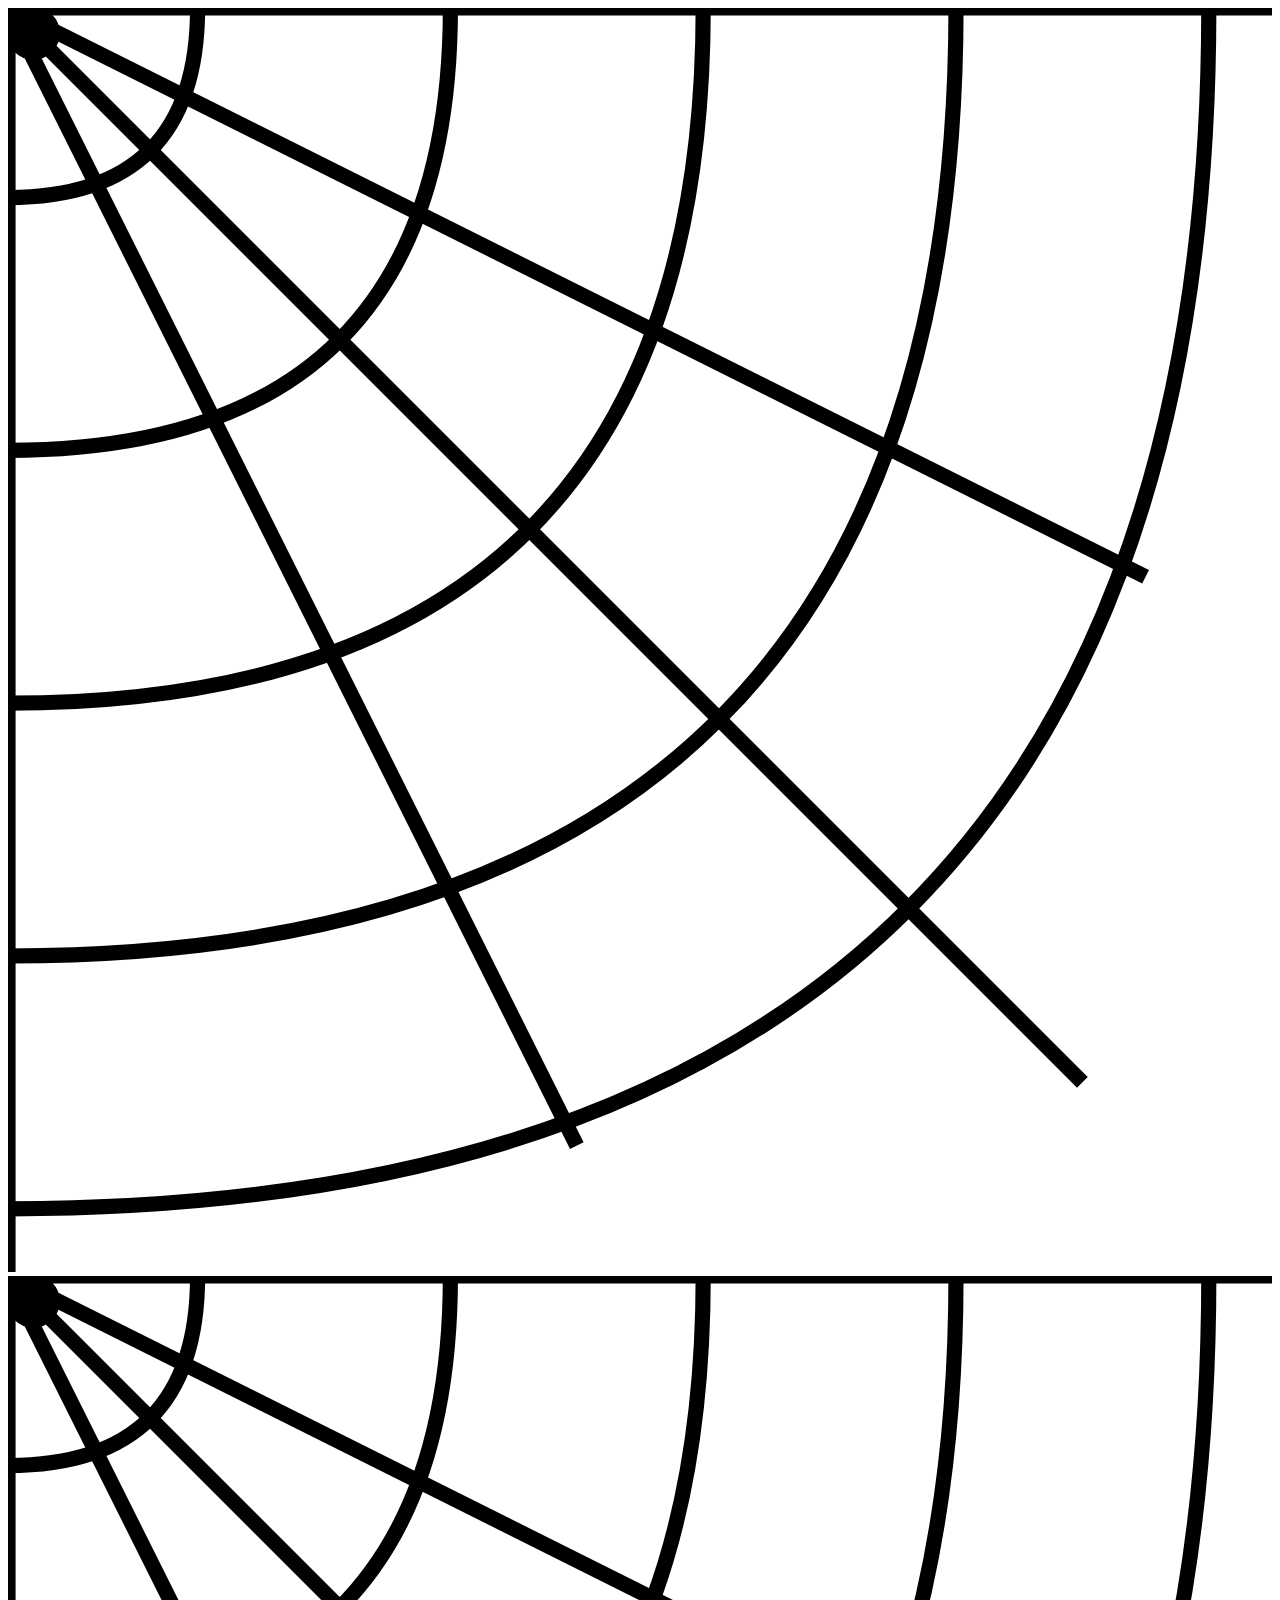
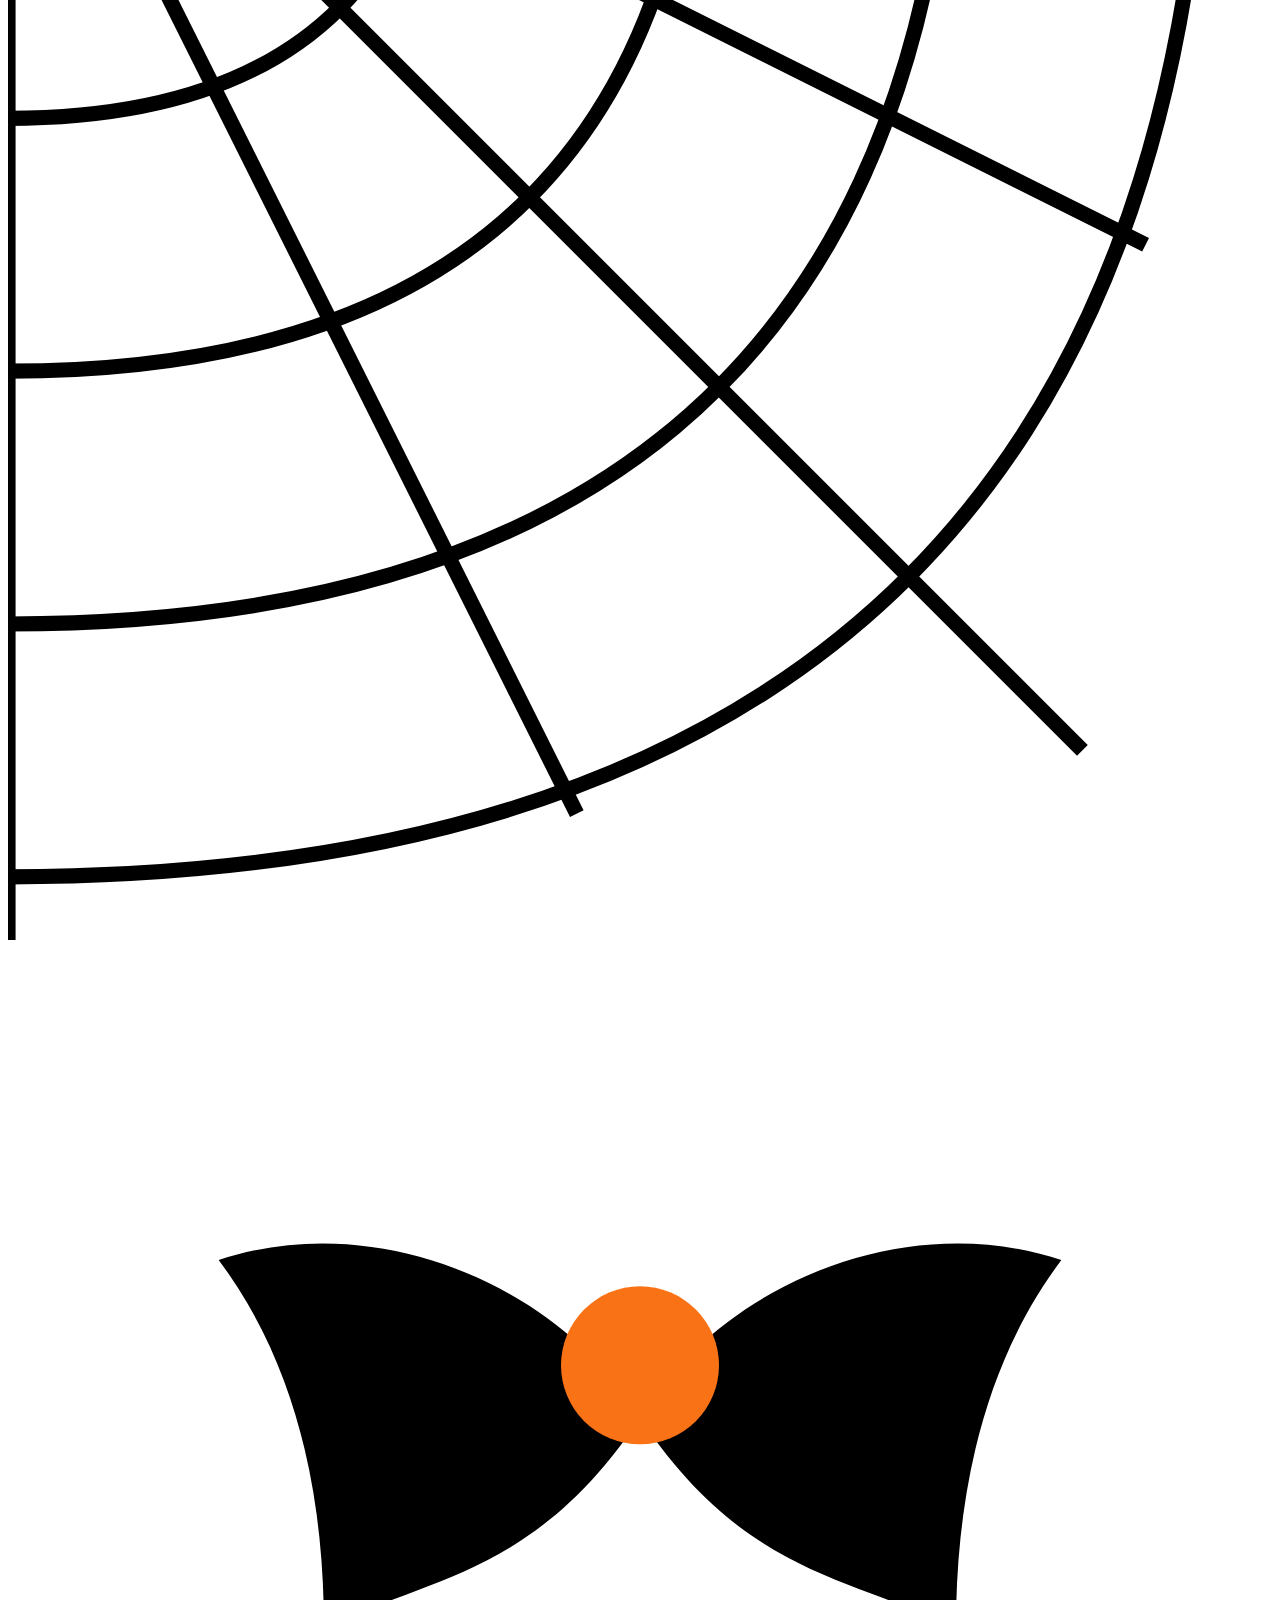
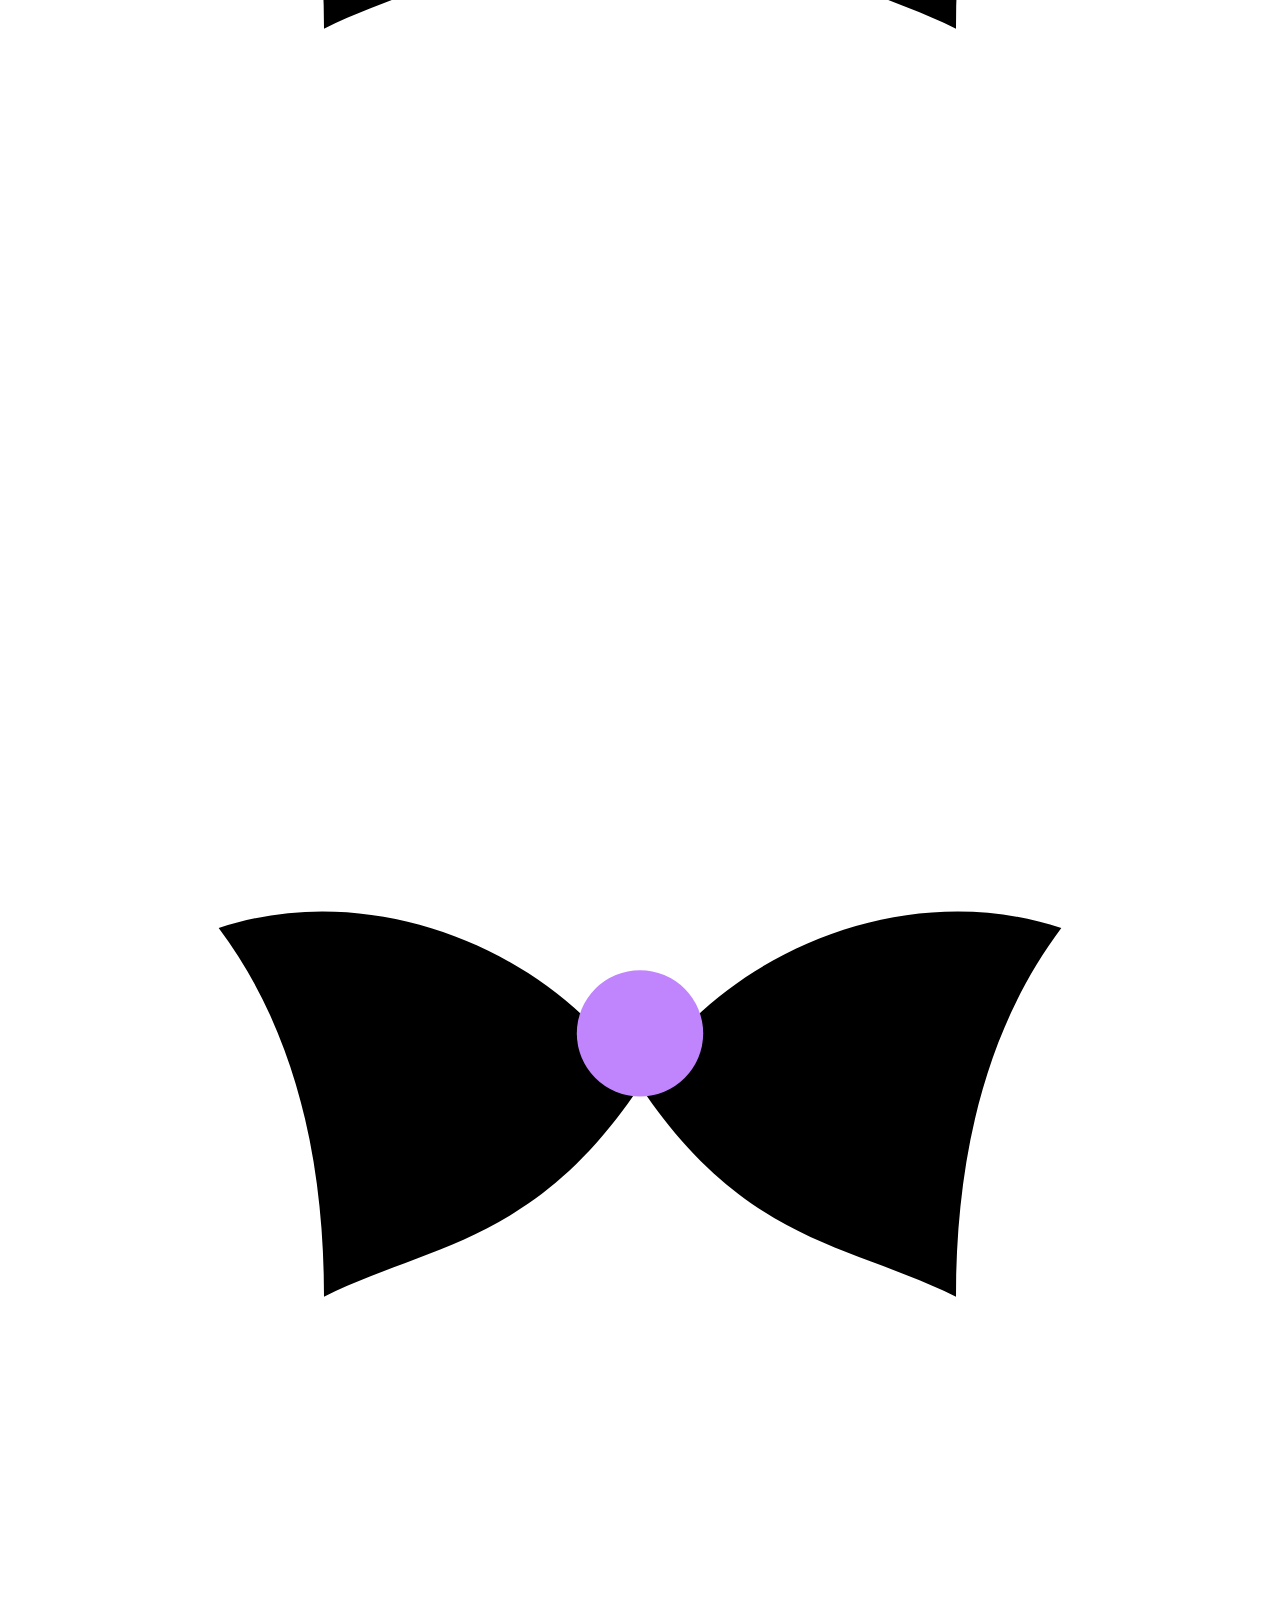
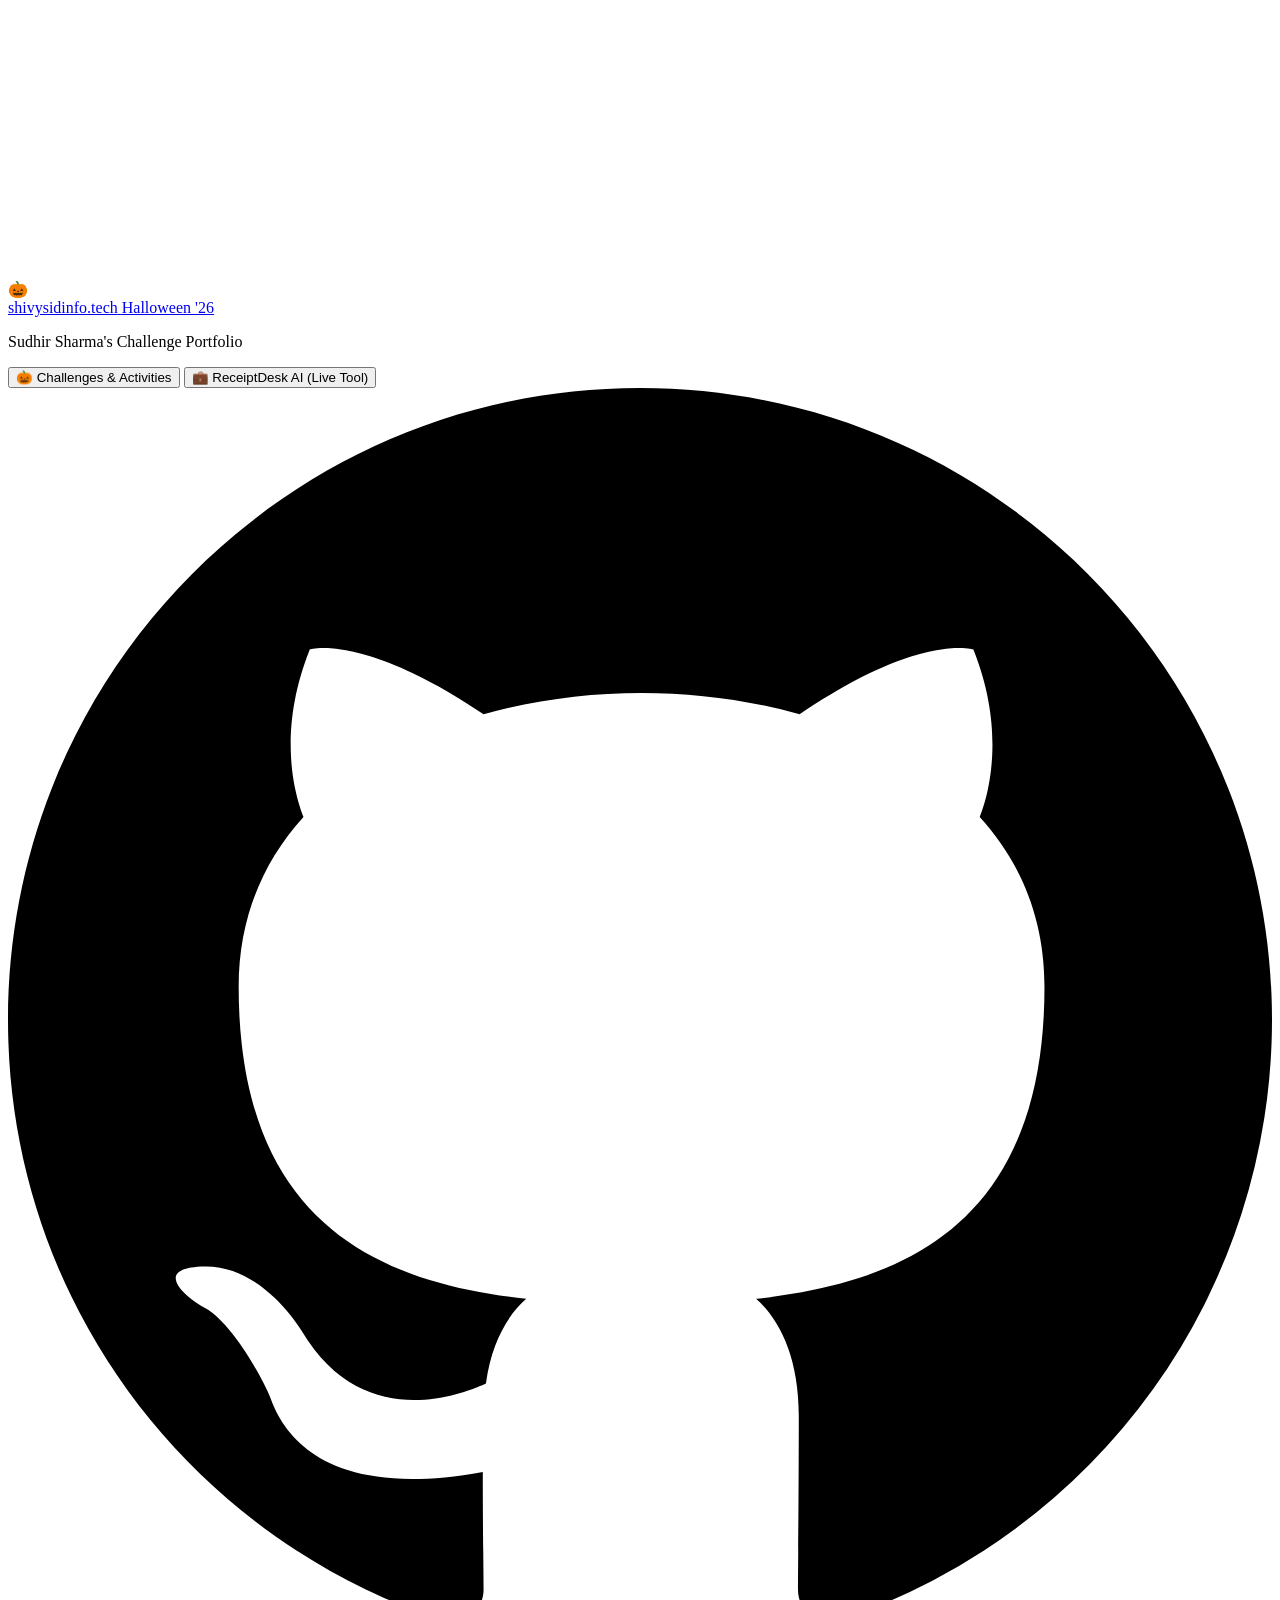
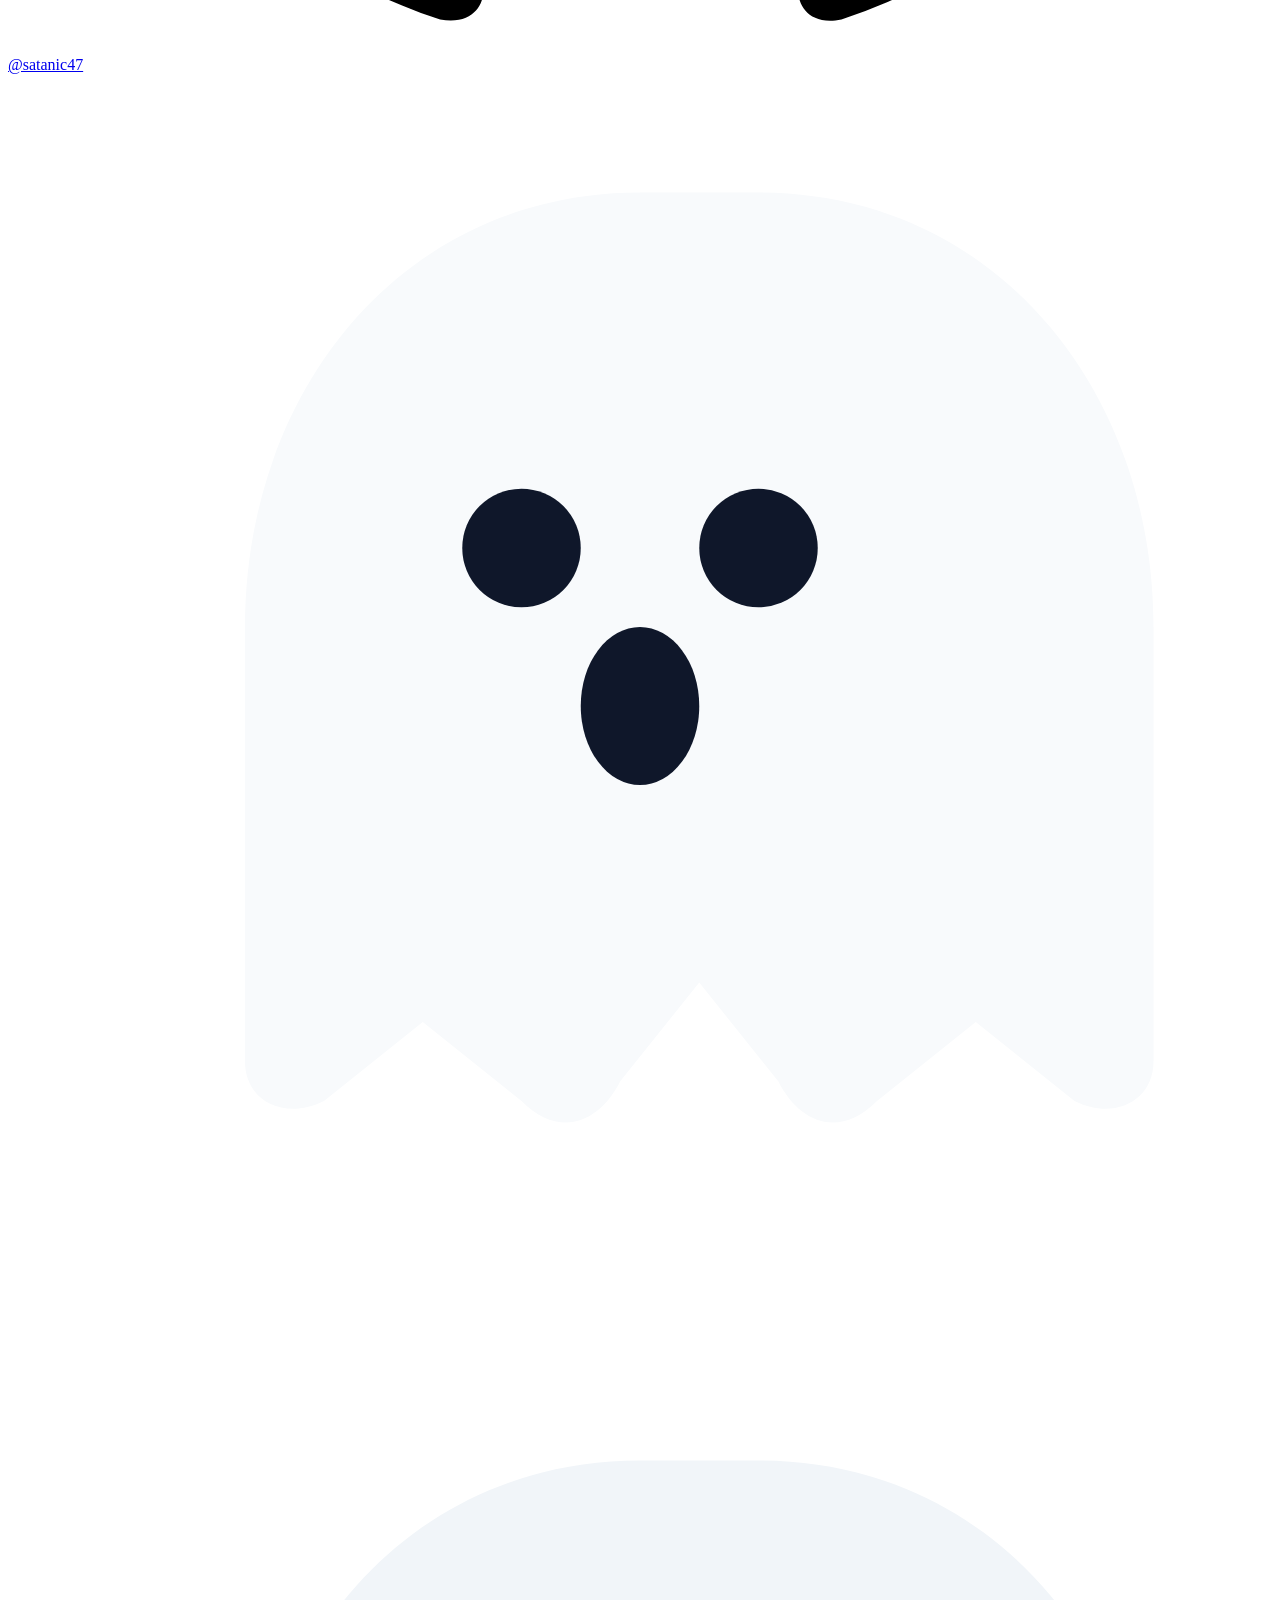
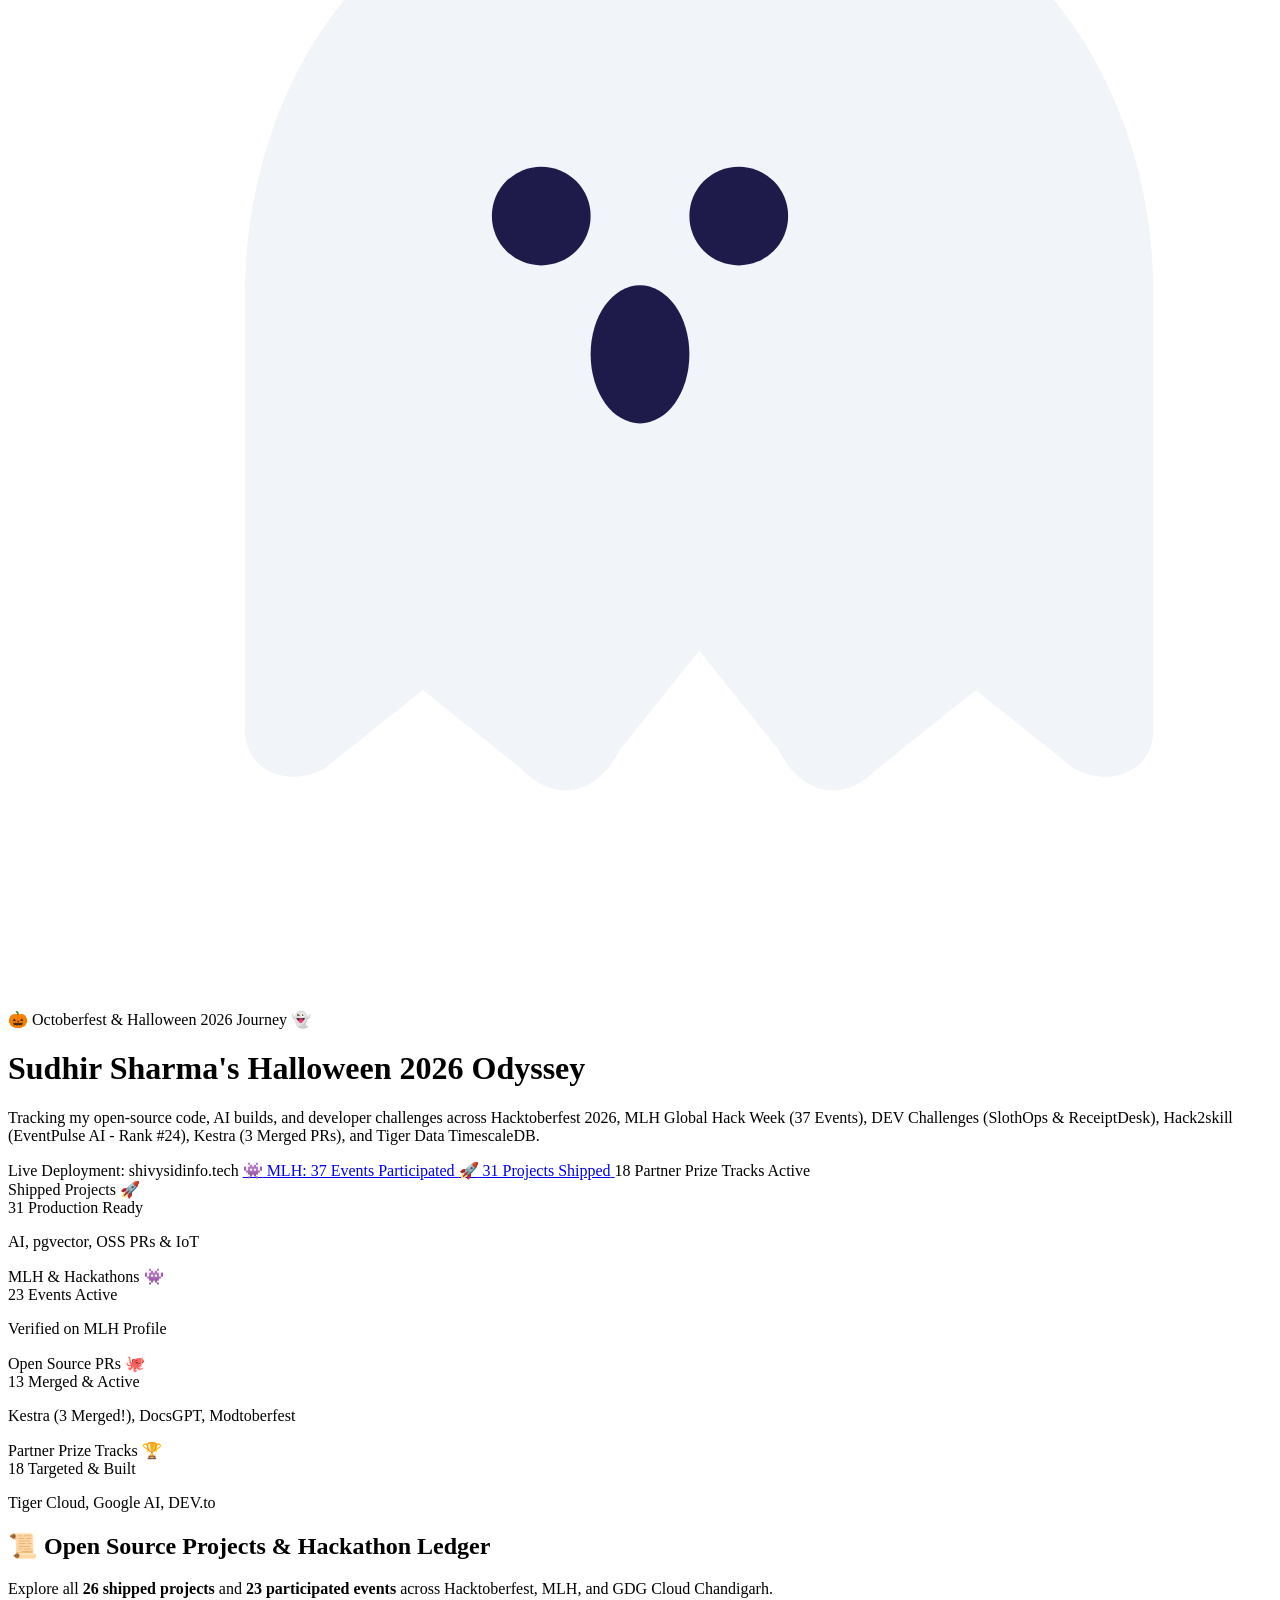
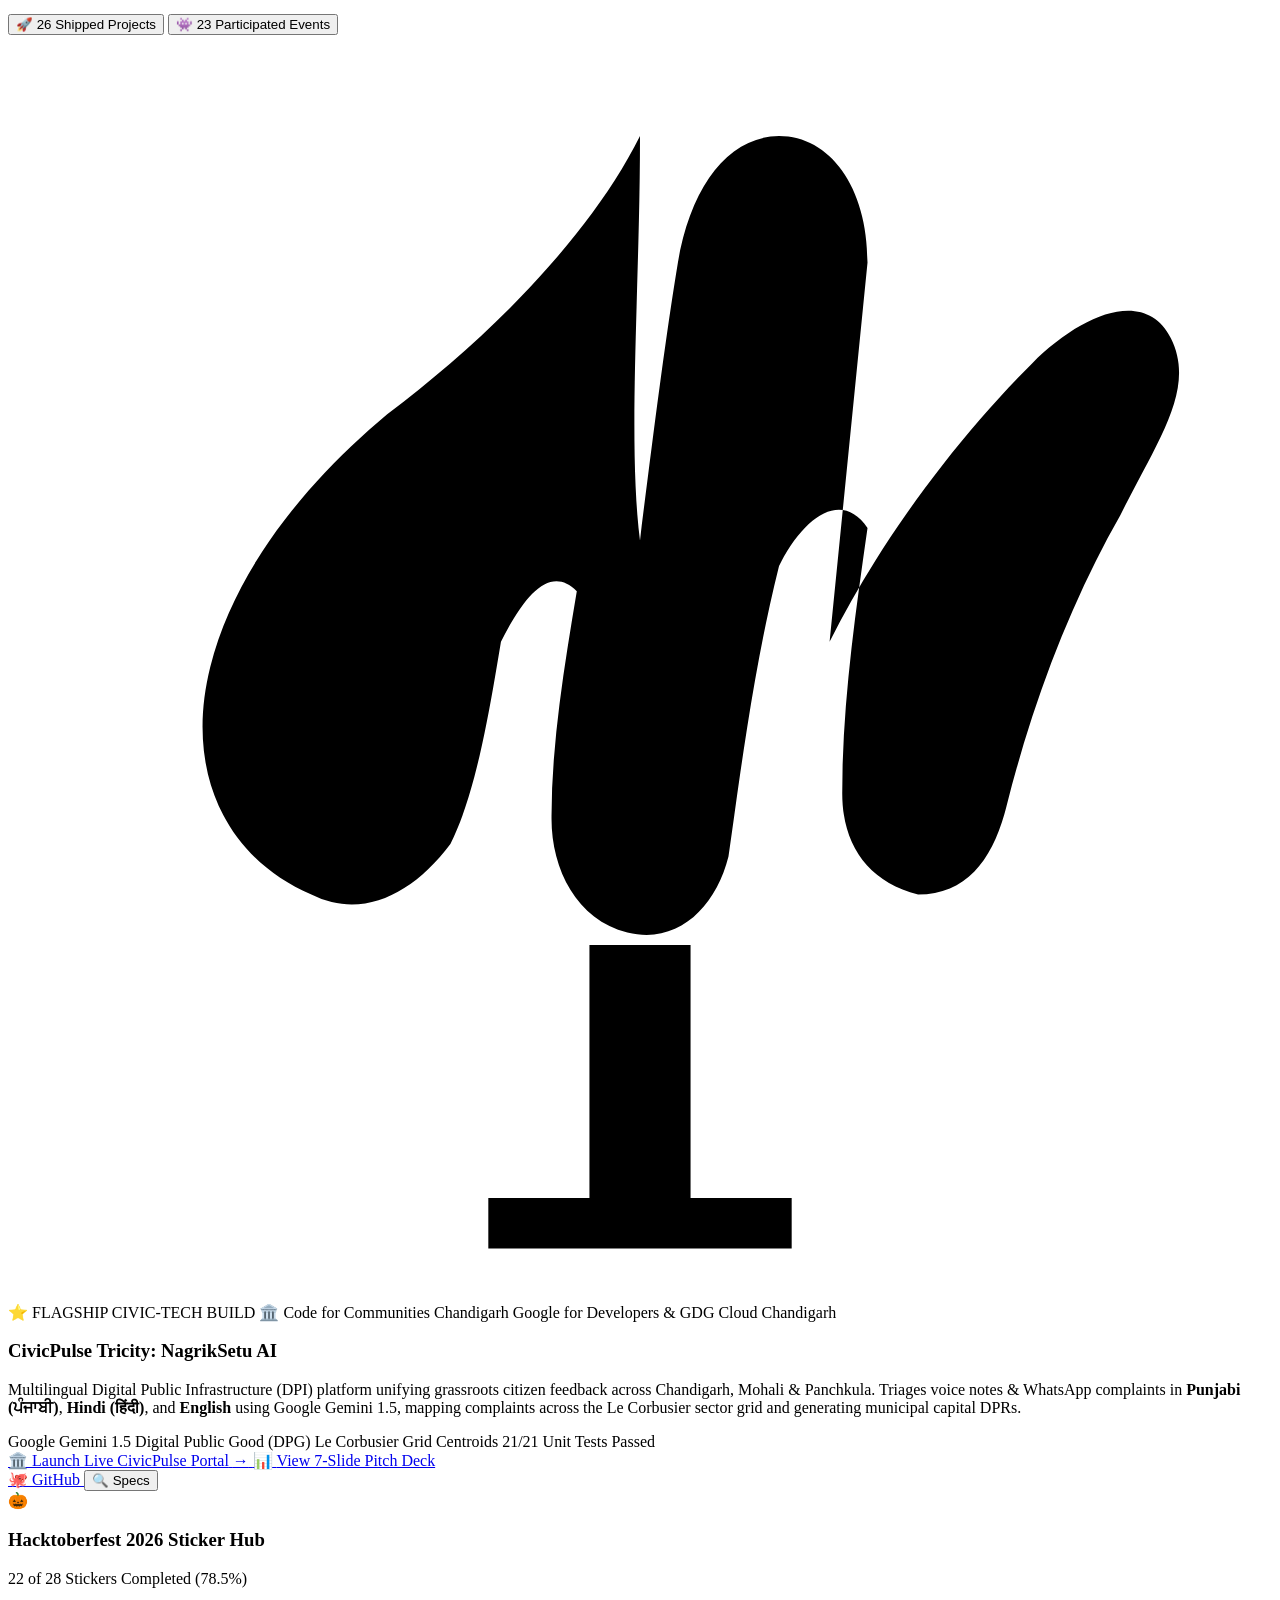
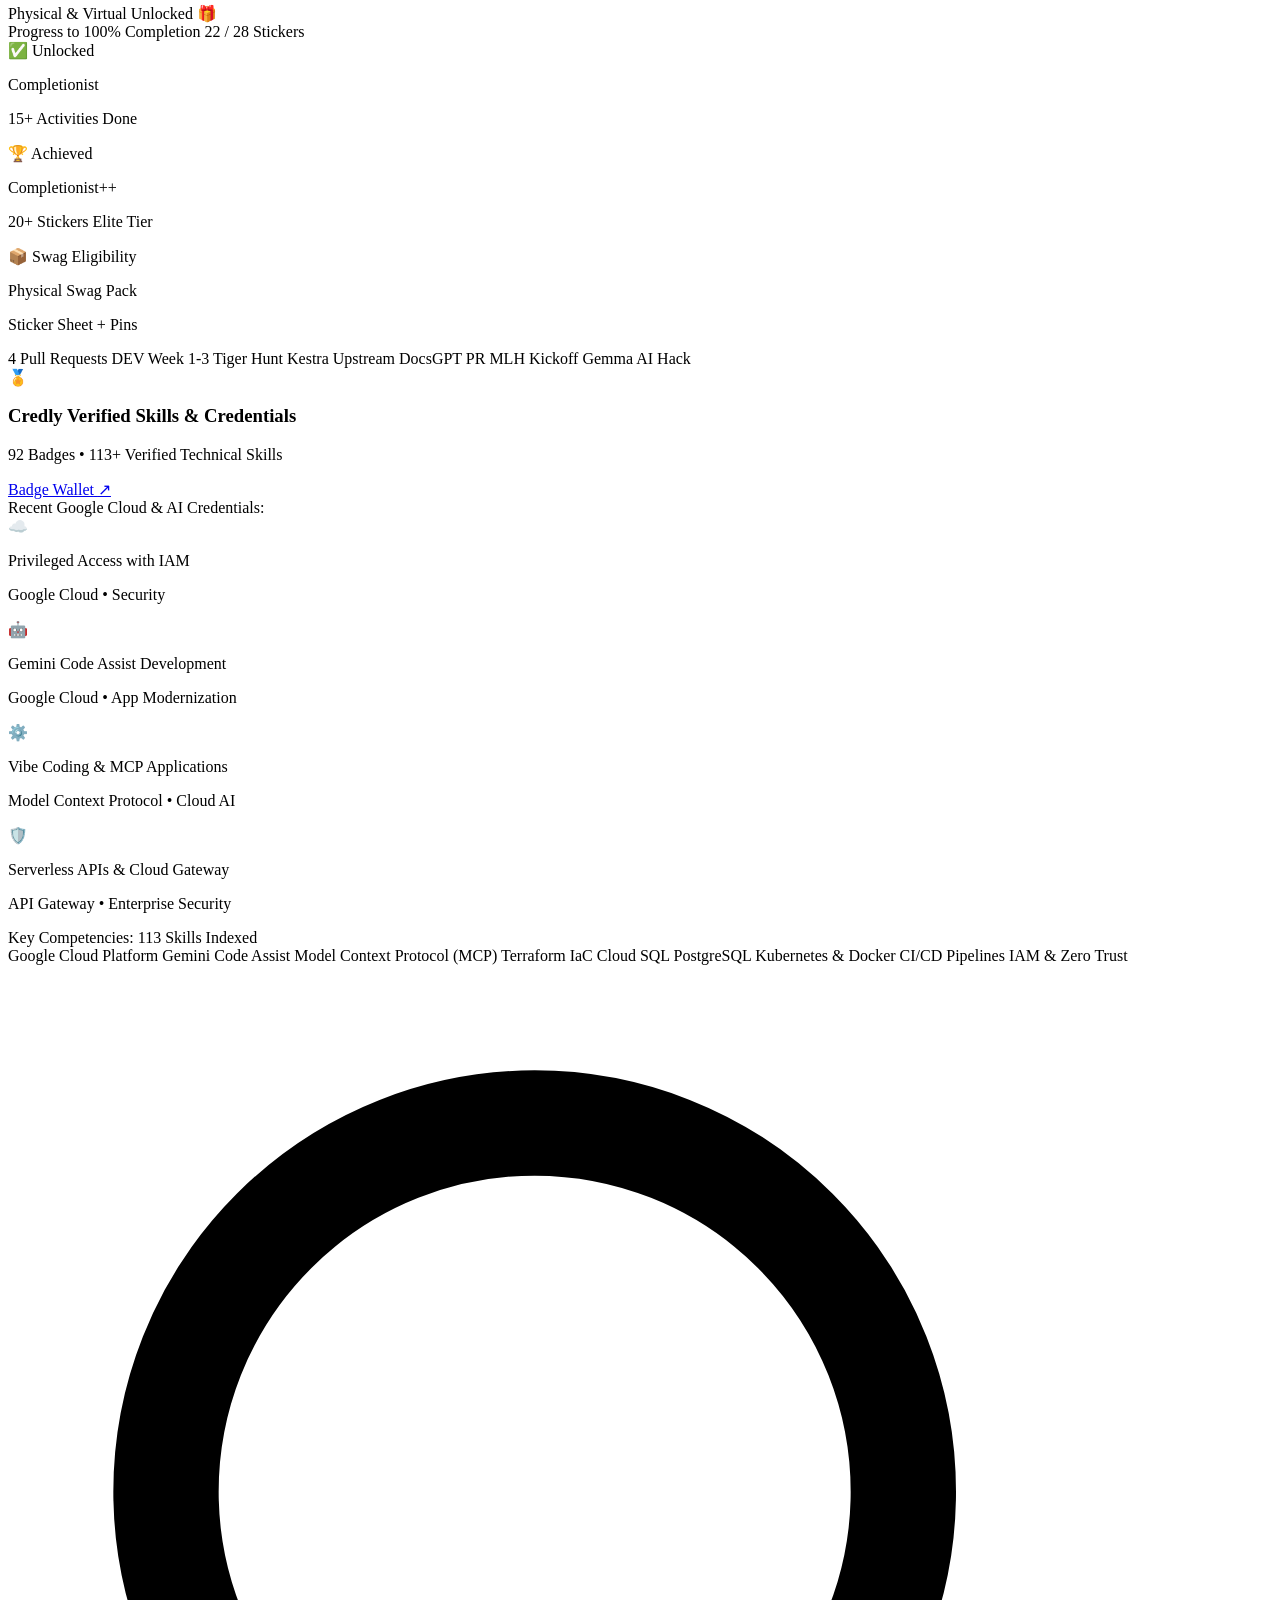
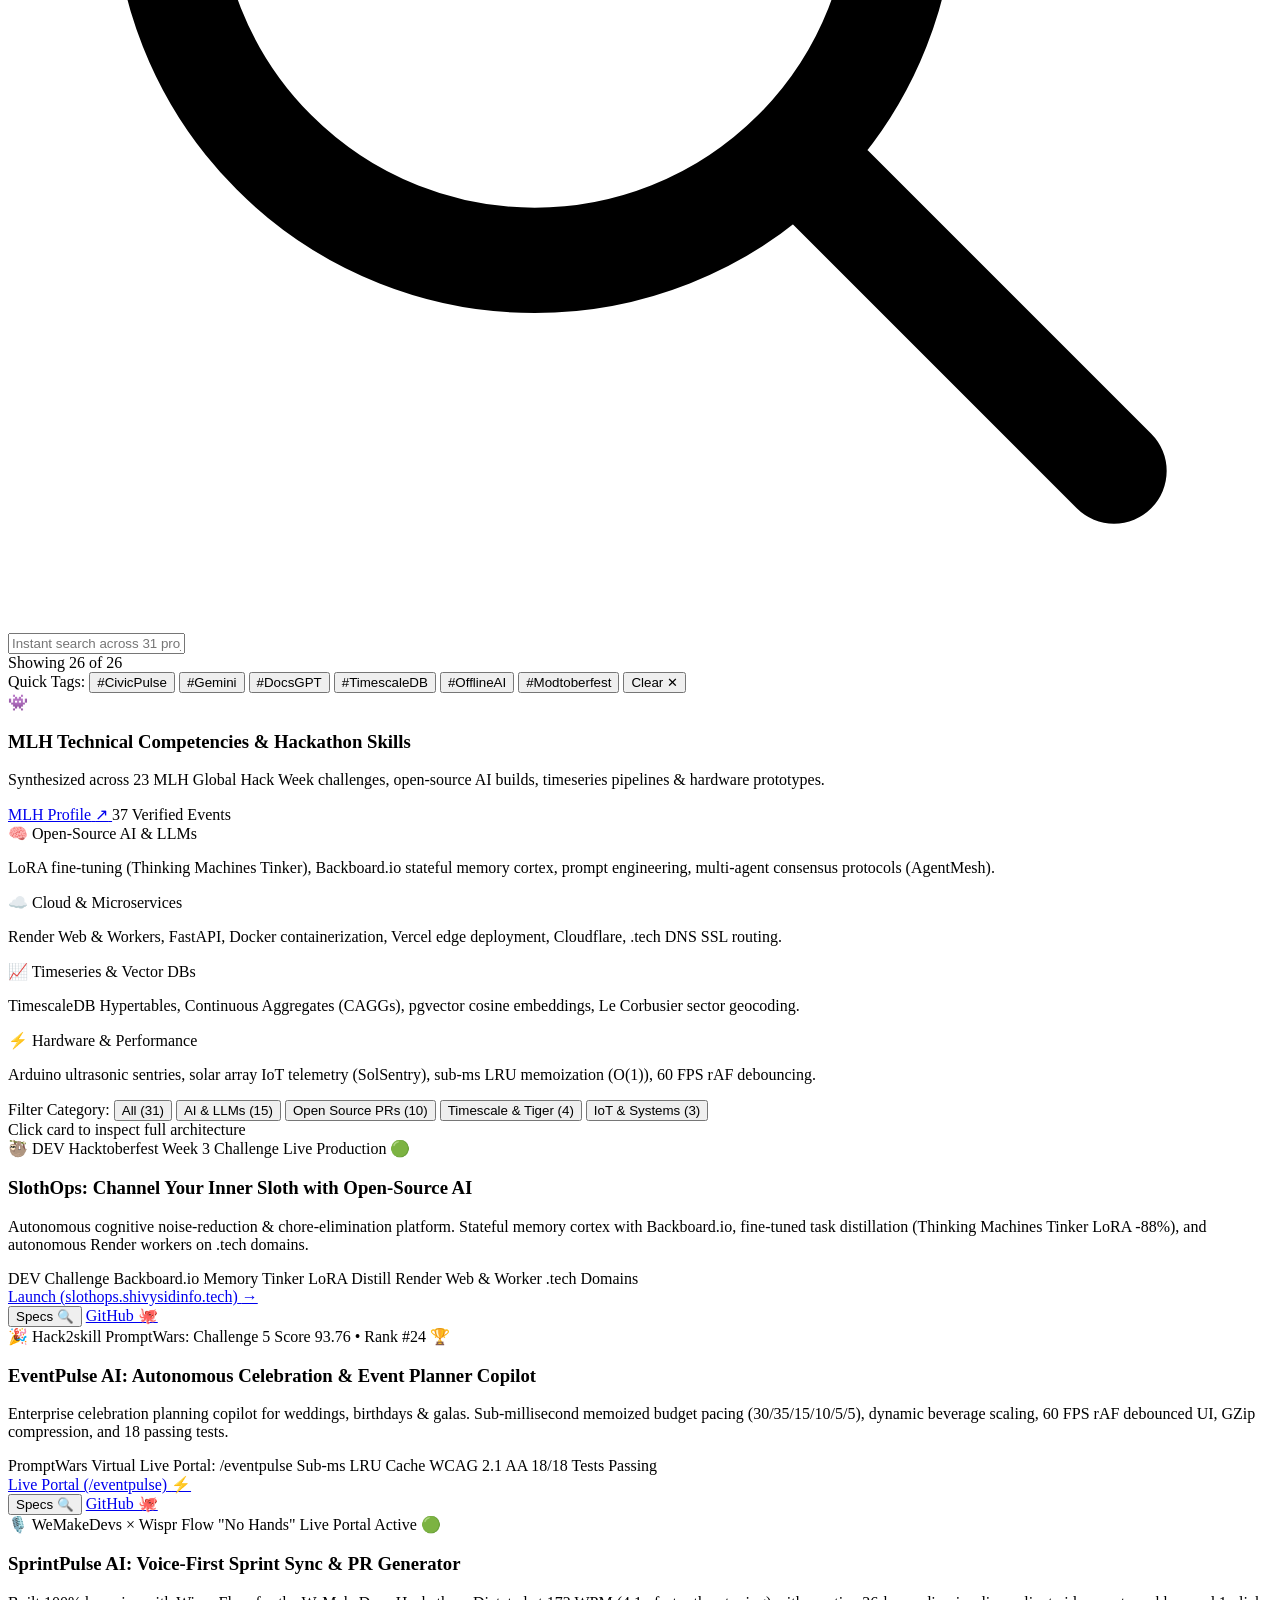
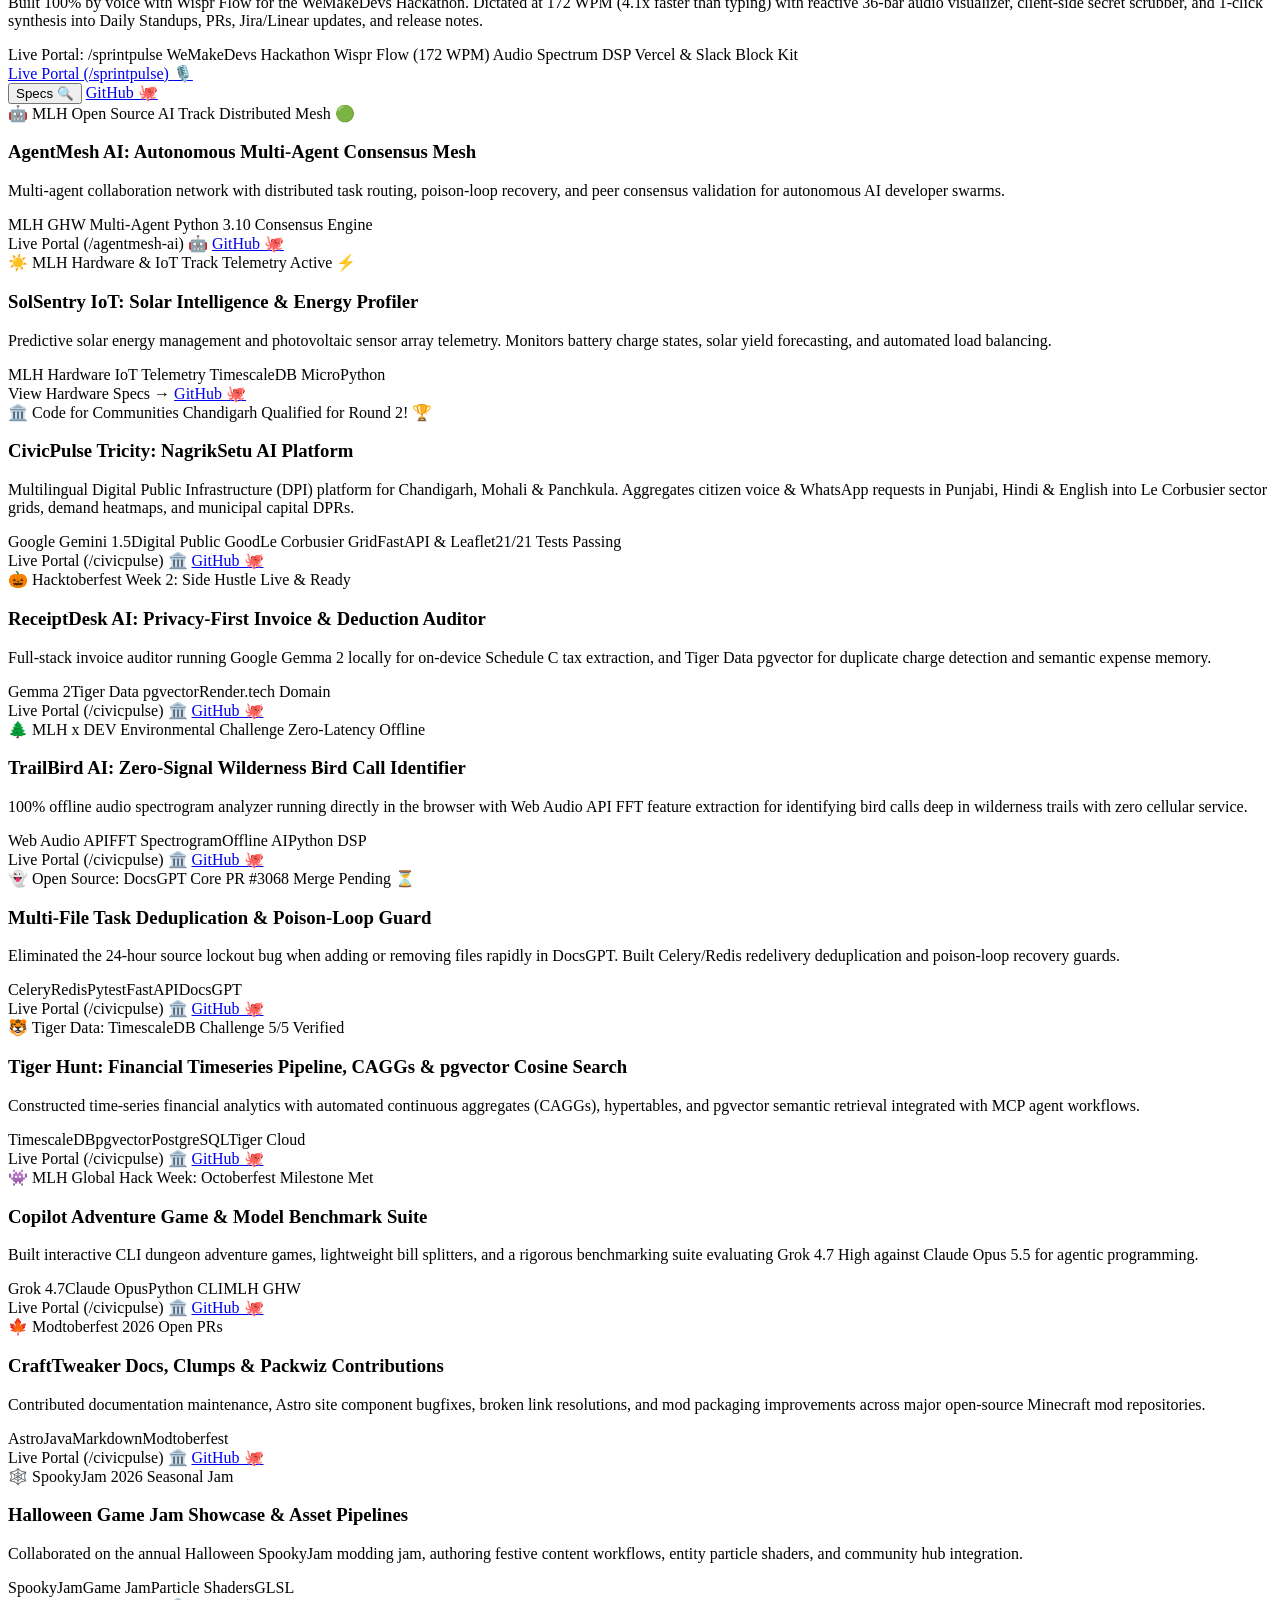
==== commit 9f2ccfab: "feat: add Hacktoberfest 22/28 sticker tracker (Completionist++), Tiger Hunt challenge, DocsGPT merge" ====
--- a/app/static/index.html
+++ b/app/static/index.html
@@ -309,6 +309,144 @@
       </div>
     </div>
 
+    
+    <!-- ============================================================== -->
+    <!-- 🎃 HACKTOBERFEST STICKERS TRACKER & 🏅 CREDLY 92 BADGES / 113 SKILLS -->
+    <!-- ============================================================== -->
+    <div class="grid grid-cols-1 lg:grid-cols-2 gap-6 pt-2">
+      
+      <!-- Card A: Hacktoberfest 2026 Stickers Tracker (22 / 28 Completed) -->
+      <div class="bg-gradient-to-br from-orange-950/40 via-slate-900/80 to-purple-950/30 border-2 border-orange-500/50 rounded-2xl p-6 backdrop-blur space-y-4 relative overflow-hidden">
+        <div class="absolute top-0 right-0 w-32 h-32 bg-orange-500/10 rounded-full blur-3xl pointer-events-none"></div>
+        <div class="flex items-center justify-between pb-3 border-b border-slate-800">
+          <div class="flex items-center gap-2.5">
+            <span class="text-2xl">🎃</span>
+            <div>
+              <h3 class="text-base font-bold text-white">Hacktoberfest 2026 Sticker Hub</h3>
+              <p class="text-xs text-orange-400 font-semibold">22 of 28 Stickers Completed (78.5%)</p>
+            </div>
+          </div>
+          <span class="px-2.5 py-1 rounded-full bg-orange-500/20 text-orange-400 border border-orange-500/40 text-[11px] font-bold">
+            Physical &amp; Virtual Unlocked 🎁
+          </span>
+        </div>
+
+        <!-- Progress Bar -->
+        <div class="space-y-1.5">
+          <div class="flex justify-between text-xs text-slate-300">
+            <span>Progress to 100% Completion</span>
+            <span class="font-mono font-bold text-orange-400">22 / 28 Stickers</span>
+          </div>
+          <div class="w-full bg-slate-950 rounded-full h-3 p-0.5 border border-slate-800 overflow-hidden">
+            <div class="bg-gradient-to-r from-orange-500 via-amber-400 to-emerald-400 h-full rounded-full transition-all duration-500" style="width: 78.5%;"></div>
+          </div>
+        </div>
+
+        <!-- Unlocked Tiers Grid -->
+        <div class="grid grid-cols-2 sm:grid-cols-3 gap-2.5 pt-1 text-xs">
+          <div class="bg-slate-950/70 p-2.5 rounded-xl border border-slate-800 space-y-1">
+            <span class="text-[10px] uppercase font-bold text-emerald-400">✅ Unlocked</span>
+            <p class="font-bold text-white text-xs">Completionist</p>
+            <p class="text-[10px] text-slate-400">15+ Activities Done</p>
+          </div>
+          <div class="bg-slate-950/70 p-2.5 rounded-xl border border-emerald-500/40 space-y-1">
+            <span class="text-[10px] uppercase font-bold text-emerald-400">🏆 Achieved</span>
+            <p class="font-bold text-white text-xs">Completionist++</p>
+            <p class="text-[10px] text-slate-400">20+ Stickers Elite Tier</p>
+          </div>
+          <div class="bg-slate-950/70 p-2.5 rounded-xl border border-slate-800 space-y-1 col-span-2 sm:col-span-1">
+            <span class="text-[10px] uppercase font-bold text-orange-400">📦 Swag Eligibility</span>
+            <p class="font-bold text-white text-xs">Physical Swag Pack</p>
+            <p class="text-[10px] text-slate-400">Sticker Sheet + Pins</p>
+          </div>
+        </div>
+
+        <!-- Stickers Breakdown Tags -->
+        <div class="flex flex-wrap gap-1.5 text-[10px] font-mono text-slate-300">
+          <span class="px-2 py-0.5 rounded bg-slate-950 border border-slate-800">4 Pull Requests</span>
+          <span class="px-2 py-0.5 rounded bg-slate-950 border border-slate-800">DEV Week 1-3</span>
+          <span class="px-2 py-0.5 rounded bg-slate-950 border border-slate-800">Tiger Hunt</span>
+          <span class="px-2 py-0.5 rounded bg-slate-950 border border-slate-800">Kestra Upstream</span>
+          <span class="px-2 py-0.5 rounded bg-slate-950 border border-slate-800">DocsGPT PR</span>
+          <span class="px-2 py-0.5 rounded bg-slate-950 border border-slate-800">MLH Kickoff</span>
+          <span class="px-2 py-0.5 rounded bg-slate-950 border border-slate-800">Gemma AI Hack</span>
+        </div>
+      </div>
+
+      <!-- Card B: Credly Verified Badges & Skills (92 Badges • 113 Skills) -->
+      <div class="bg-gradient-to-br from-blue-950/40 via-slate-900/80 to-emerald-950/30 border-2 border-blue-500/50 rounded-2xl p-6 backdrop-blur space-y-4 relative overflow-hidden">
+        <div class="absolute top-0 right-0 w-32 h-32 bg-blue-500/10 rounded-full blur-3xl pointer-events-none"></div>
+        <div class="flex items-center justify-between pb-3 border-b border-slate-800">
+          <div class="flex items-center gap-2.5">
+            <span class="text-2xl">🏅</span>
+            <div>
+              <h3 class="text-base font-bold text-white">Credly Verified Skills &amp; Credentials</h3>
+              <p class="text-xs text-blue-400 font-semibold">92 Badges • 113+ Verified Technical Skills</p>
+            </div>
+          </div>
+          <a href="http://credly.com/users/sudhir-sharma.1083a421/" target="_blank" rel="noopener noreferrer" class="px-2.5 py-1 rounded-full bg-blue-500/20 hover:bg-blue-500/30 text-blue-300 border border-blue-500/40 text-[11px] font-bold transition flex items-center gap-1">
+            <span>Badge Wallet</span>
+            <span>↗</span>
+          </a>
+        </div>
+
+        <!-- Recent Credly Badges Showcase -->
+        <div class="space-y-2">
+          <span class="text-xs text-slate-400 font-medium">Recent Google Cloud &amp; AI Credentials:</span>
+          <div class="grid grid-cols-1 sm:grid-cols-2 gap-2 text-xs">
+            <div class="bg-slate-950/80 p-2.5 rounded-xl border border-slate-800 flex items-center gap-2">
+              <span class="text-lg">☁️</span>
+              <div class="min-w-0">
+                <p class="font-bold text-white text-xs truncate">Privileged Access with IAM</p>
+                <p class="text-[10px] text-blue-400">Google Cloud • Security</p>
+              </div>
+            </div>
+            <div class="bg-slate-950/80 p-2.5 rounded-xl border border-slate-800 flex items-center gap-2">
+              <span class="text-lg">🤖</span>
+              <div class="min-w-0">
+                <p class="font-bold text-white text-xs truncate">Gemini Code Assist Development</p>
+                <p class="text-[10px] text-emerald-400">Google Cloud • App Modernization</p>
+              </div>
+            </div>
+            <div class="bg-slate-950/80 p-2.5 rounded-xl border border-slate-800 flex items-center gap-2">
+              <span class="text-lg">⚙️</span>
+              <div class="min-w-0">
+                <p class="font-bold text-white text-xs truncate">Vibe Coding &amp; MCP Applications</p>
+                <p class="text-[10px] text-purple-400">Model Context Protocol • Cloud AI</p>
+              </div>
+            </div>
+            <div class="bg-slate-950/80 p-2.5 rounded-xl border border-slate-800 flex items-center gap-2">
+              <span class="text-lg">🛡️</span>
+              <div class="min-w-0">
+                <p class="font-bold text-white text-xs truncate">Serverless APIs &amp; Cloud Gateway</p>
+                <p class="text-[10px] text-amber-400">API Gateway • Enterprise Security</p>
+              </div>
+            </div>
+          </div>
+        </div>
+
+        <!-- Verified Credly Skills Tags -->
+        <div class="space-y-1.5 pt-1">
+          <div class="flex items-center justify-between text-[11px] text-slate-400">
+            <span>Key Competencies:</span>
+            <span class="text-blue-400 font-mono">113 Skills Indexed</span>
+          </div>
+          <div class="flex flex-wrap gap-1.5 text-[10px] font-mono text-slate-300">
+            <span class="px-2 py-0.5 rounded bg-slate-950 border border-slate-800 text-blue-300">Google Cloud Platform</span>
+            <span class="px-2 py-0.5 rounded bg-slate-950 border border-slate-800 text-emerald-300">Gemini Code Assist</span>
+            <span class="px-2 py-0.5 rounded bg-slate-950 border border-slate-800 text-purple-300">Model Context Protocol (MCP)</span>
+            <span class="px-2 py-0.5 rounded bg-slate-950 border border-slate-800 text-amber-300">Terraform IaC</span>
+            <span class="px-2 py-0.5 rounded bg-slate-950 border border-slate-800 text-teal-300">Cloud SQL PostgreSQL</span>
+            <span class="px-2 py-0.5 rounded bg-slate-950 border border-slate-800 text-rose-300">Kubernetes &amp; Docker</span>
+            <span class="px-2 py-0.5 rounded bg-slate-950 border border-slate-800 text-cyan-300">CI/CD Pipelines</span>
+            <span class="px-2 py-0.5 rounded bg-slate-950 border border-slate-800 text-slate-300">IAM &amp; Zero Trust</span>
+          </div>
+        </div>
+      </div>
+
+    </div>
+
+
     <!-- ============================================================== -->
     <!-- 🔍 REAL-TIME INSTANT SEARCH & QUICK KEYWORD TAGS -->
     <!-- ============================================================== -->
@@ -744,7 +882,7 @@
             </span>
             <span class="text-[11px] font-semibold text-emerald-400 flex items-center gap-1">
               <span class="w-1.5 h-1.5 rounded-full bg-emerald-400 animate-pulse"></span>
-              PR #3068 Review
+              PR #3068 Merge Pending ⏳
             </span>
           </div>
           <h3 class="text-lg font-bold text-white group-hover:text-orange-400 transition leading-snug">
@@ -781,7 +919,7 @@
             </span>
           </div>
           <h3 class="text-lg font-bold text-white group-hover:text-orange-400 transition leading-snug">
-            Financial Timeseries Pipeline, CAGGs & pgvector Cosine Search
+            Tiger Hunt: Financial Timeseries Pipeline, CAGGs &amp; pgvector Cosine Search
           </h3>
           <p class="mt-2.5 text-slate-400 text-xs leading-relaxed">
             Constructed time-series financial analytics with automated continuous aggregates (CAGGs), hypertables, and pgvector semantic retrieval integrated with MCP agent workflows.
@@ -1644,7 +1782,7 @@
             <span class="text-slate-300 font-medium">Oct 2026</span>
           </div>
           <h3 class="text-lg font-bold text-white group-hover:text-blue-300 transition leading-snug">
-            Tiger Data: TimescaleDB Challenge 2026
+            Tiger Hunt Hackathon Challenge 2026 (Tiger Data TimescaleDB)
           </h3>
           <p class="mt-2 text-xs text-slate-300">
             <strong>Key Project:</strong> <span class="text-orange-400 font-semibold">Financial Pipeline & CAGGs</span>
@@ -2723,7 +2861,7 @@
         <!-- Credly Profile -->
         <a href="http://credly.com/users/sudhir-sharma.1083a421/" target="_blank" rel="noopener noreferrer" class="px-3 py-2 rounded-xl bg-slate-900 hover:bg-slate-800 text-slate-200 border border-slate-800 hover:border-emerald-500/50 transition flex items-center space-x-1.5">
           <span>🏅</span>
-          <span>Credly Badges</span>
+          <span>Credly: 92 Badges • 113 Skills</span>
         </a>
 
         <!-- Discord -->
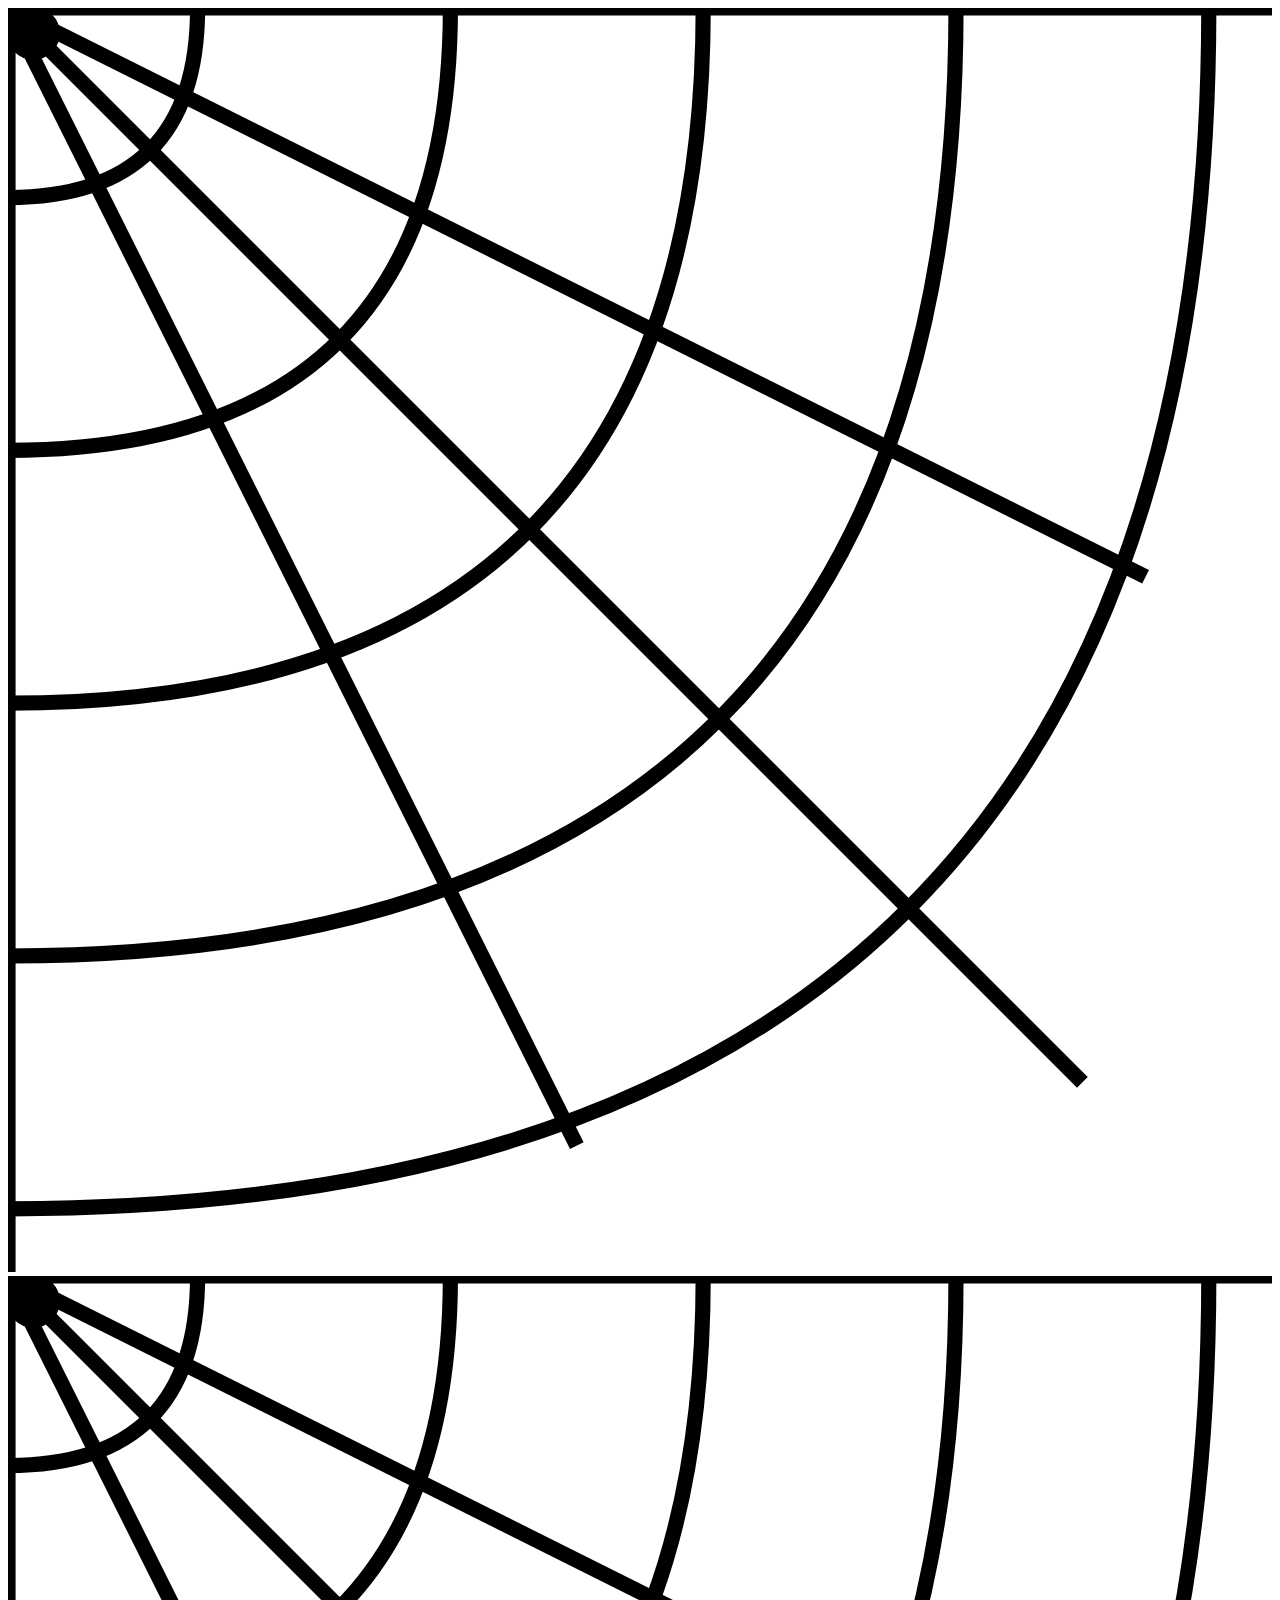
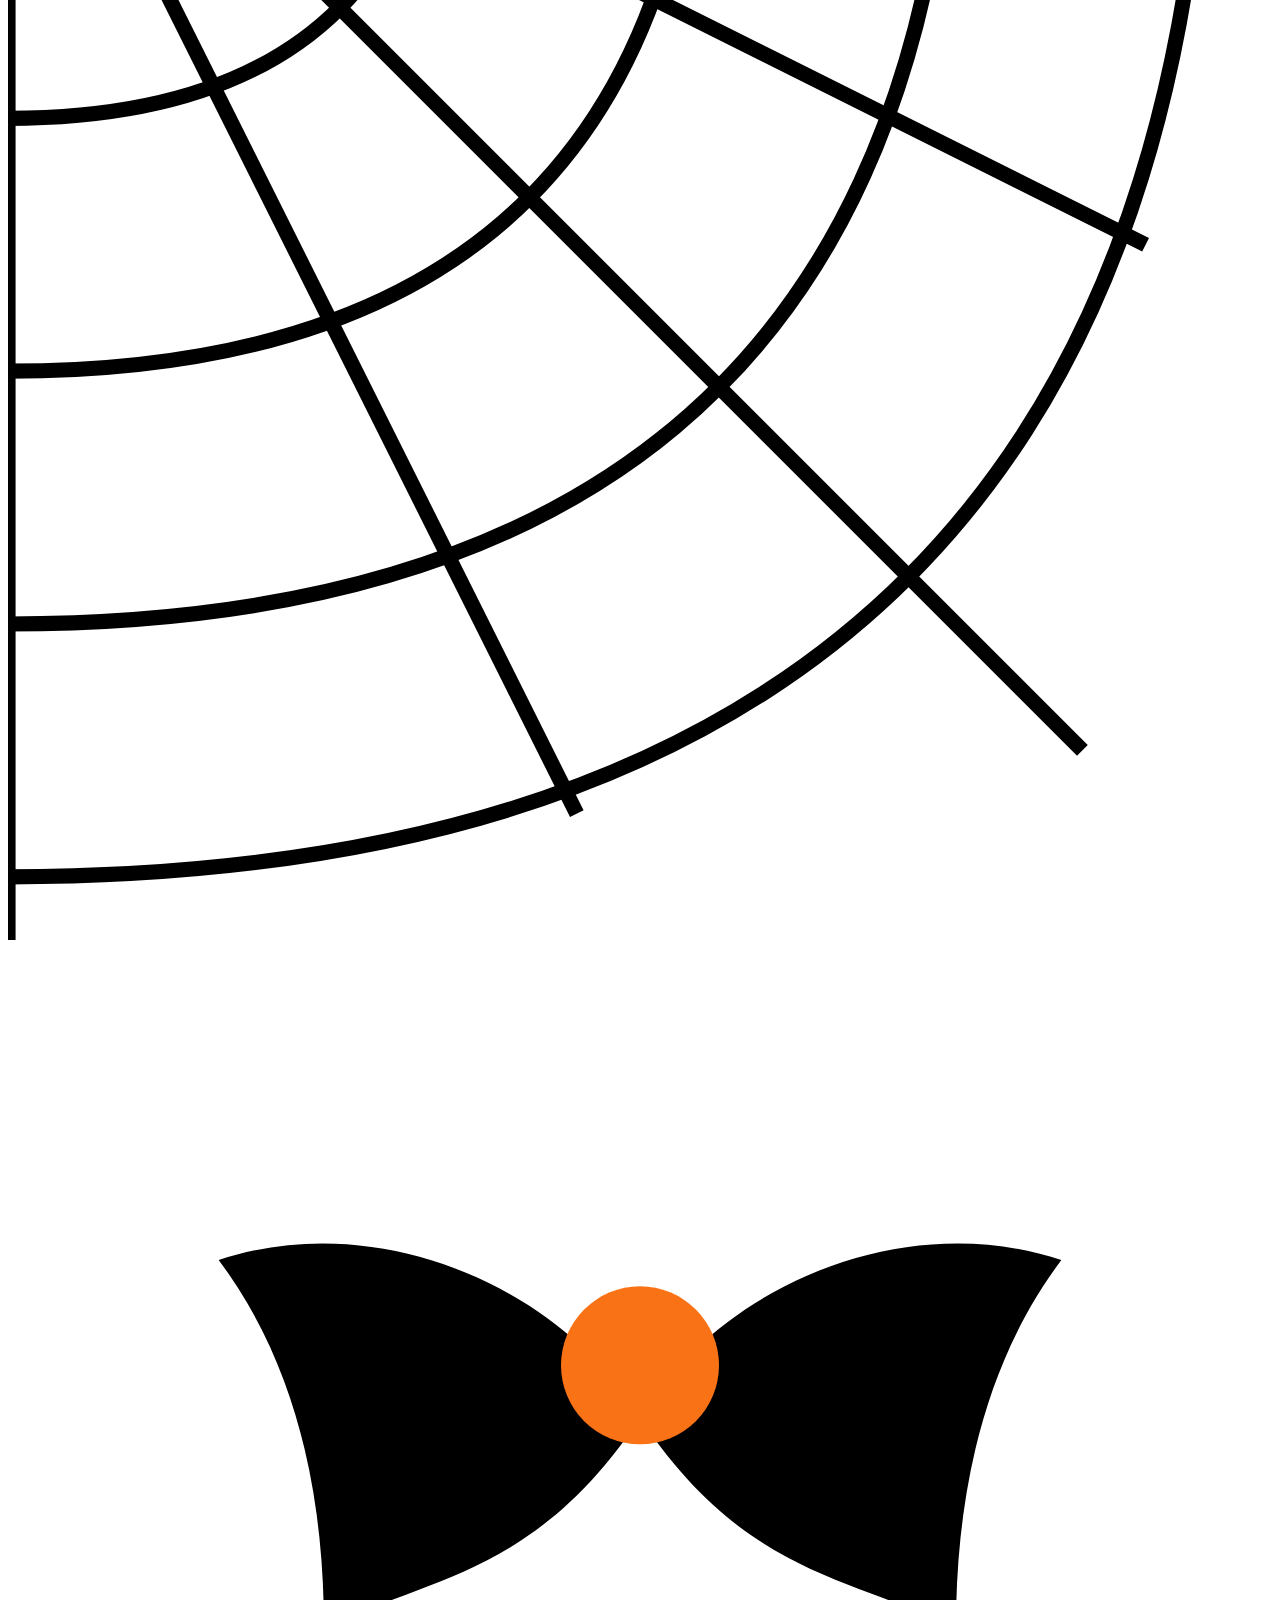
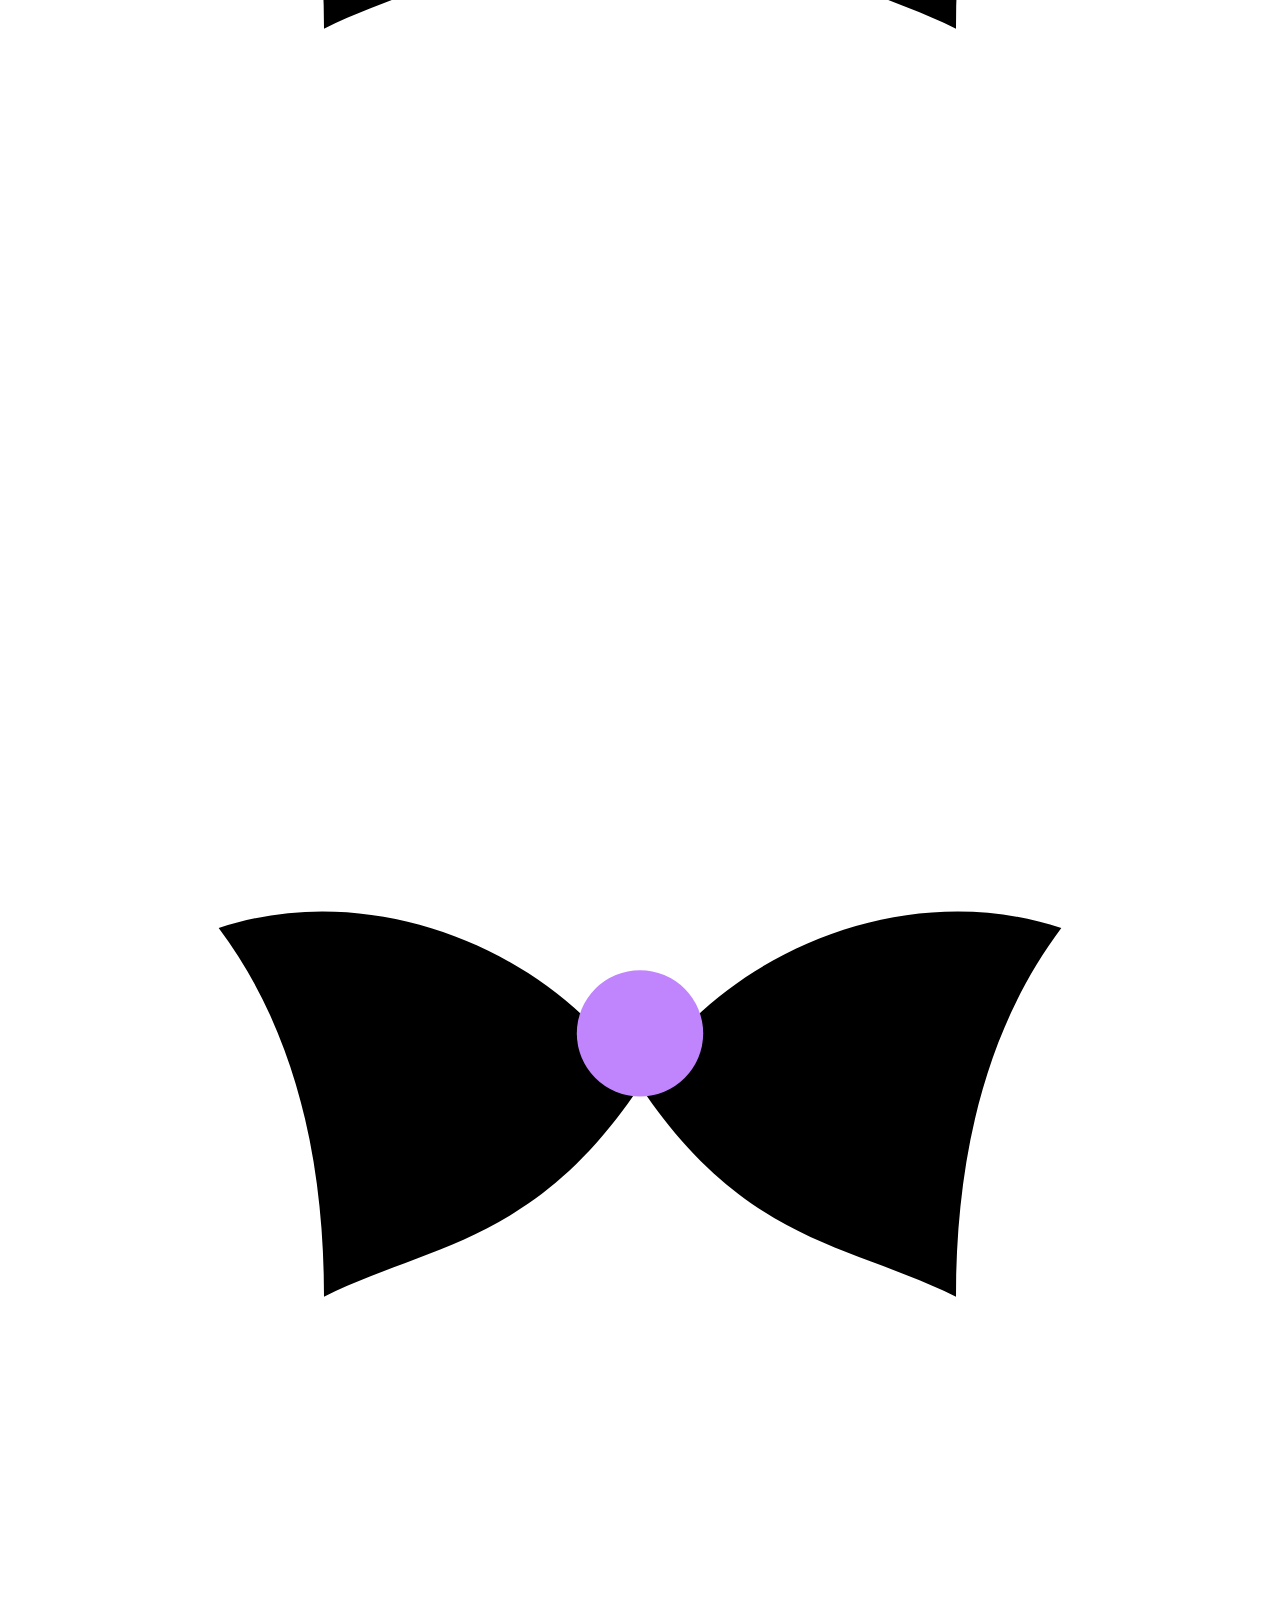
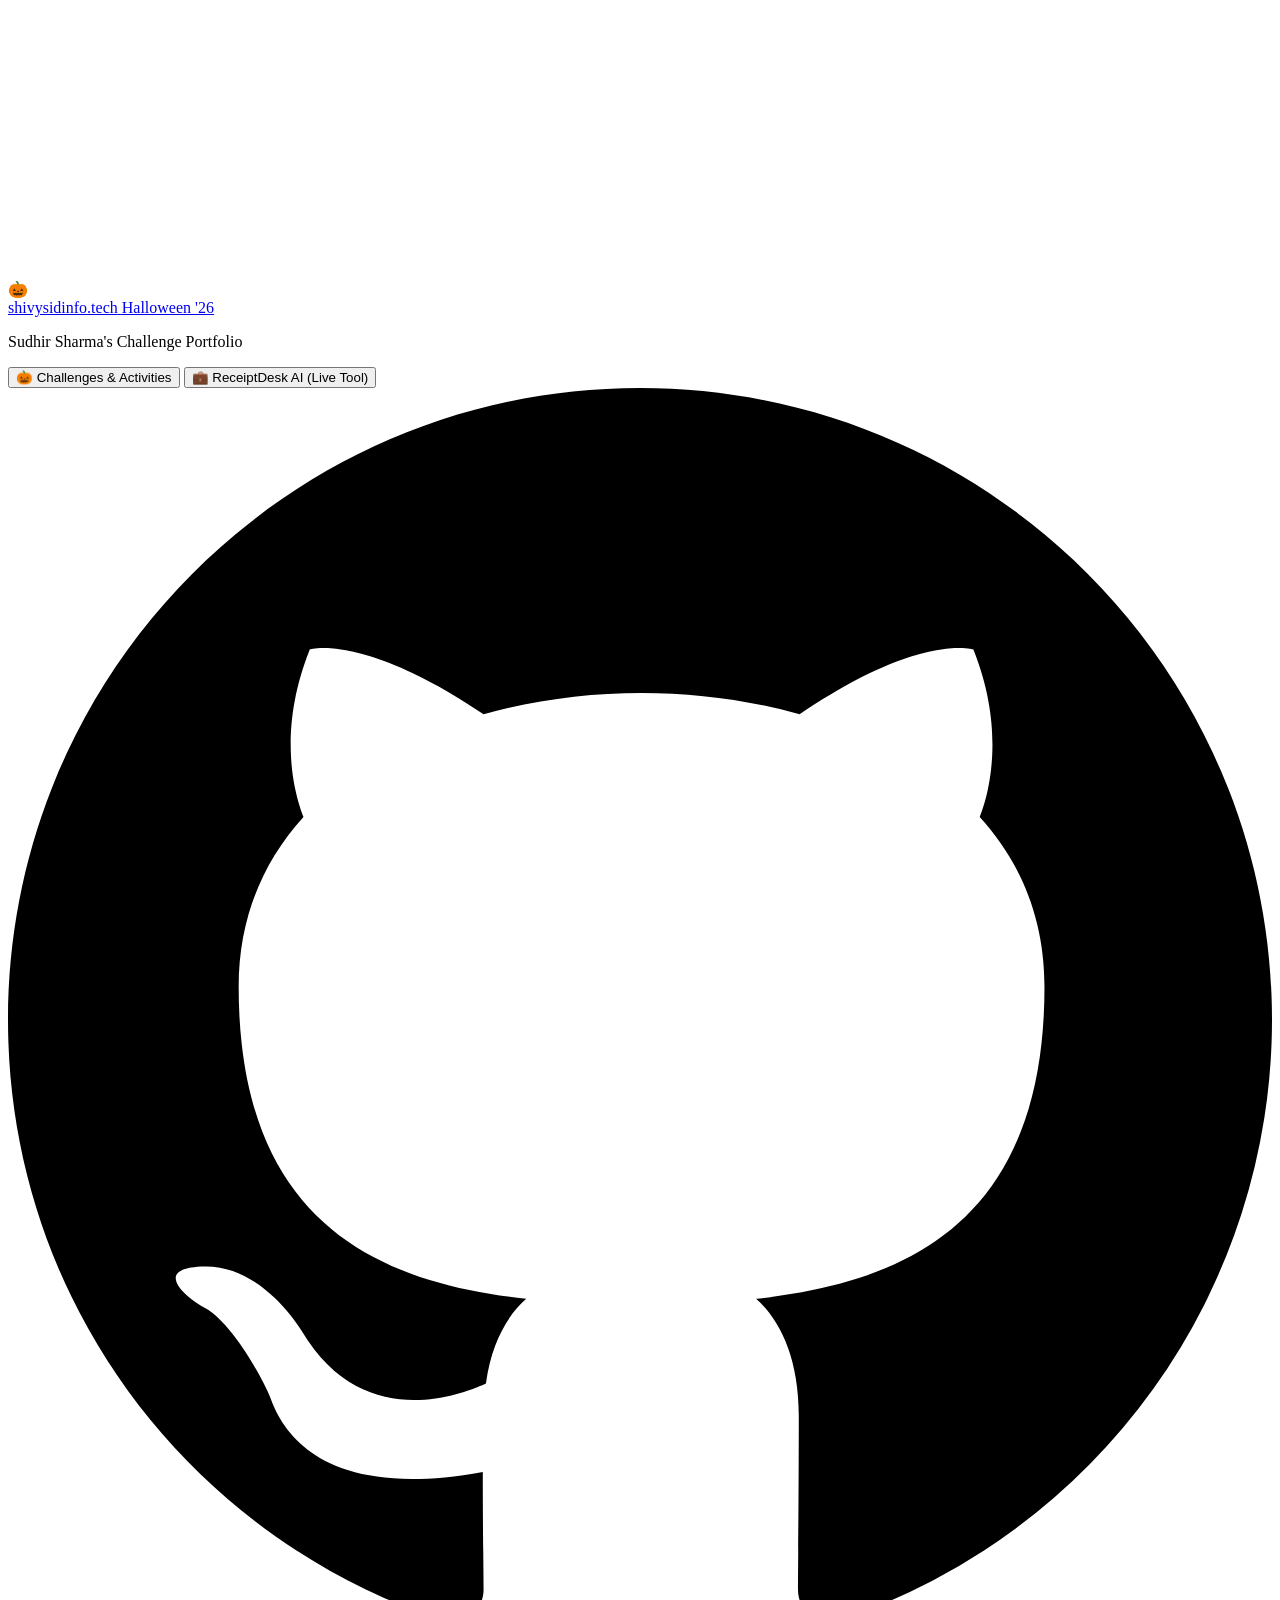
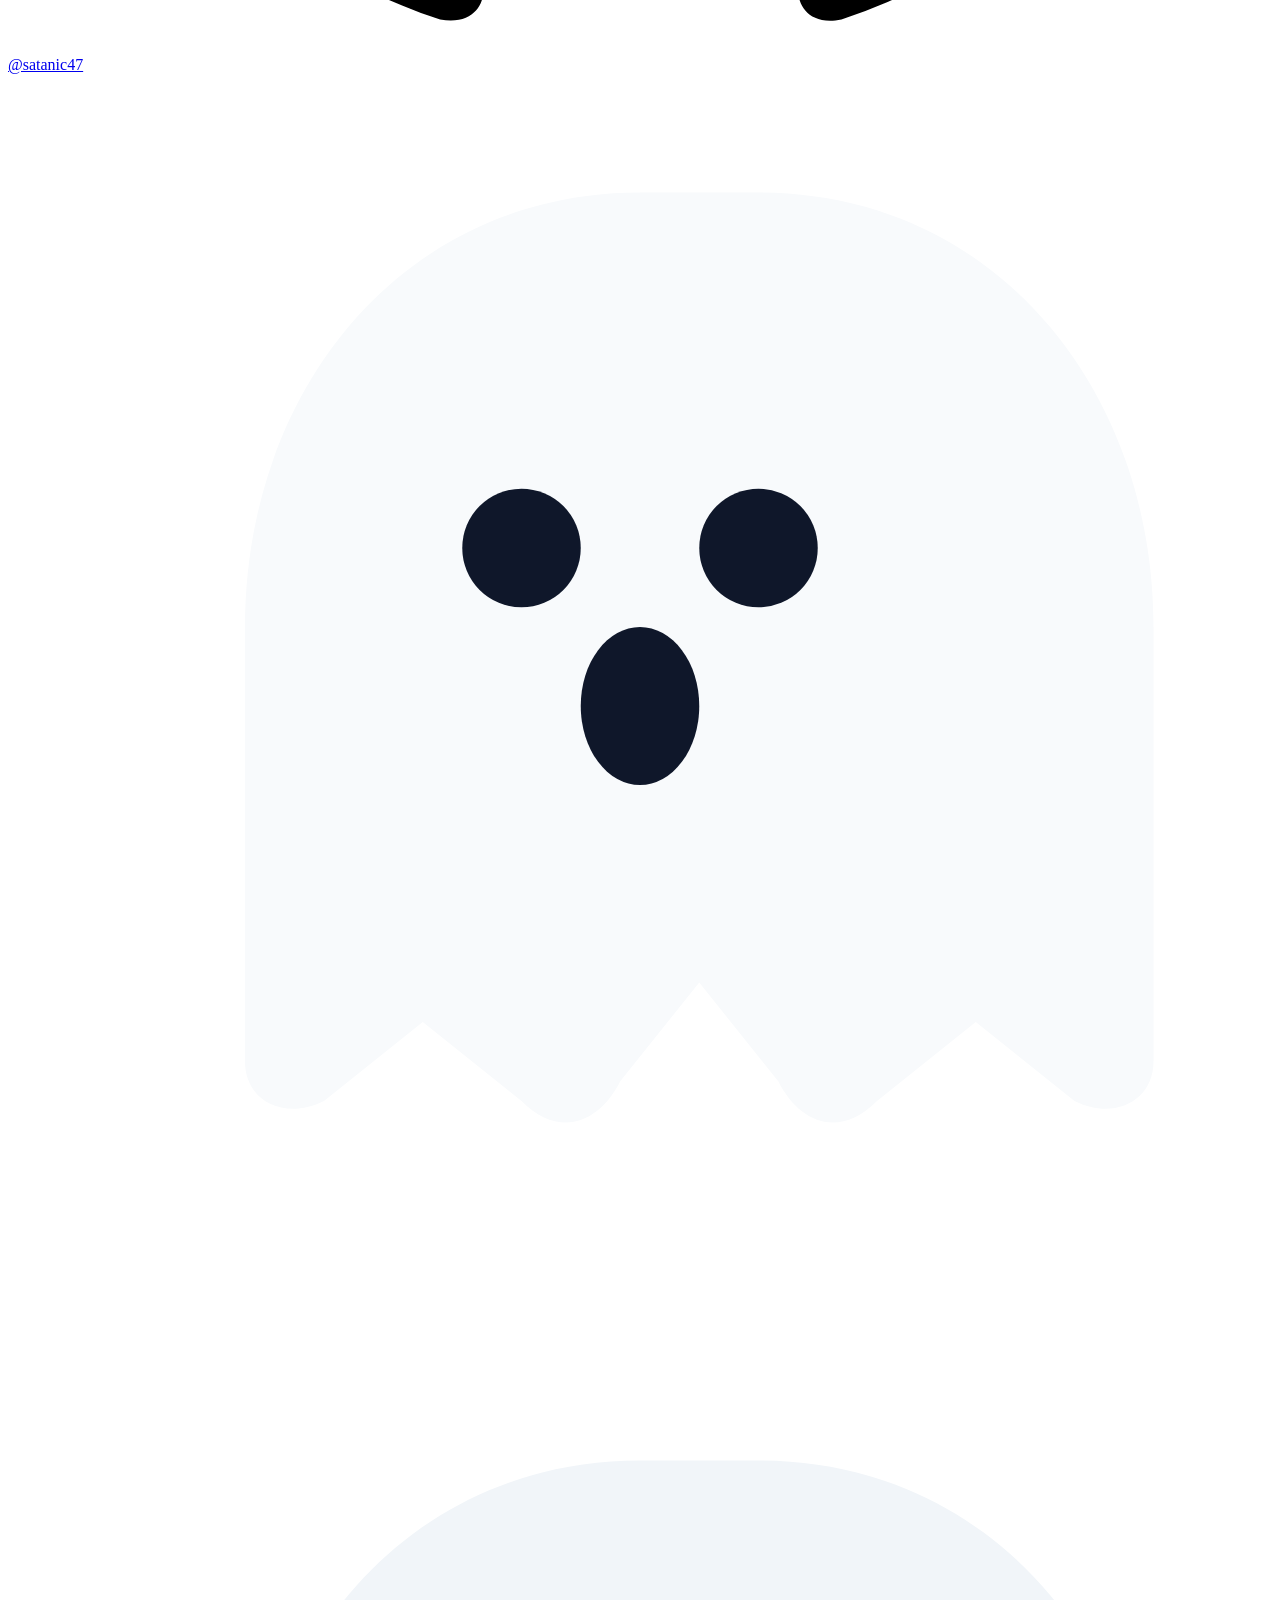
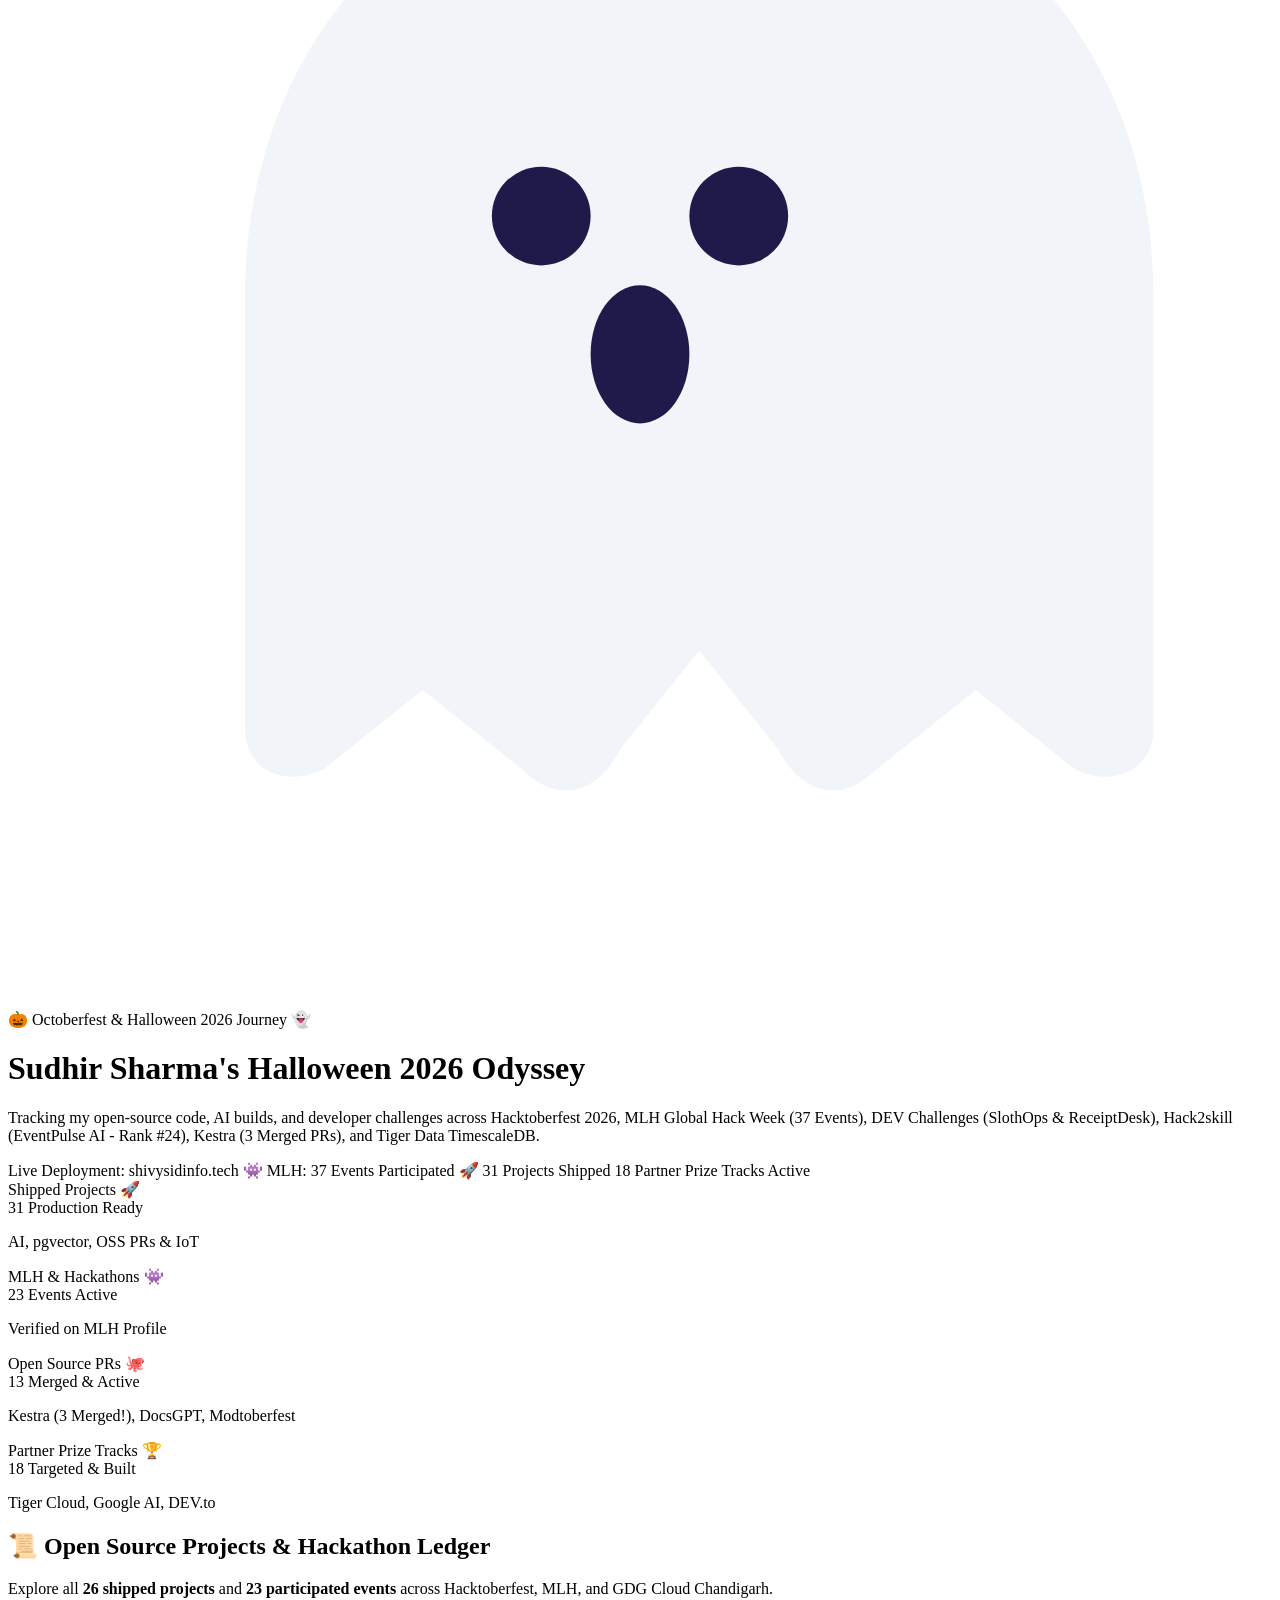
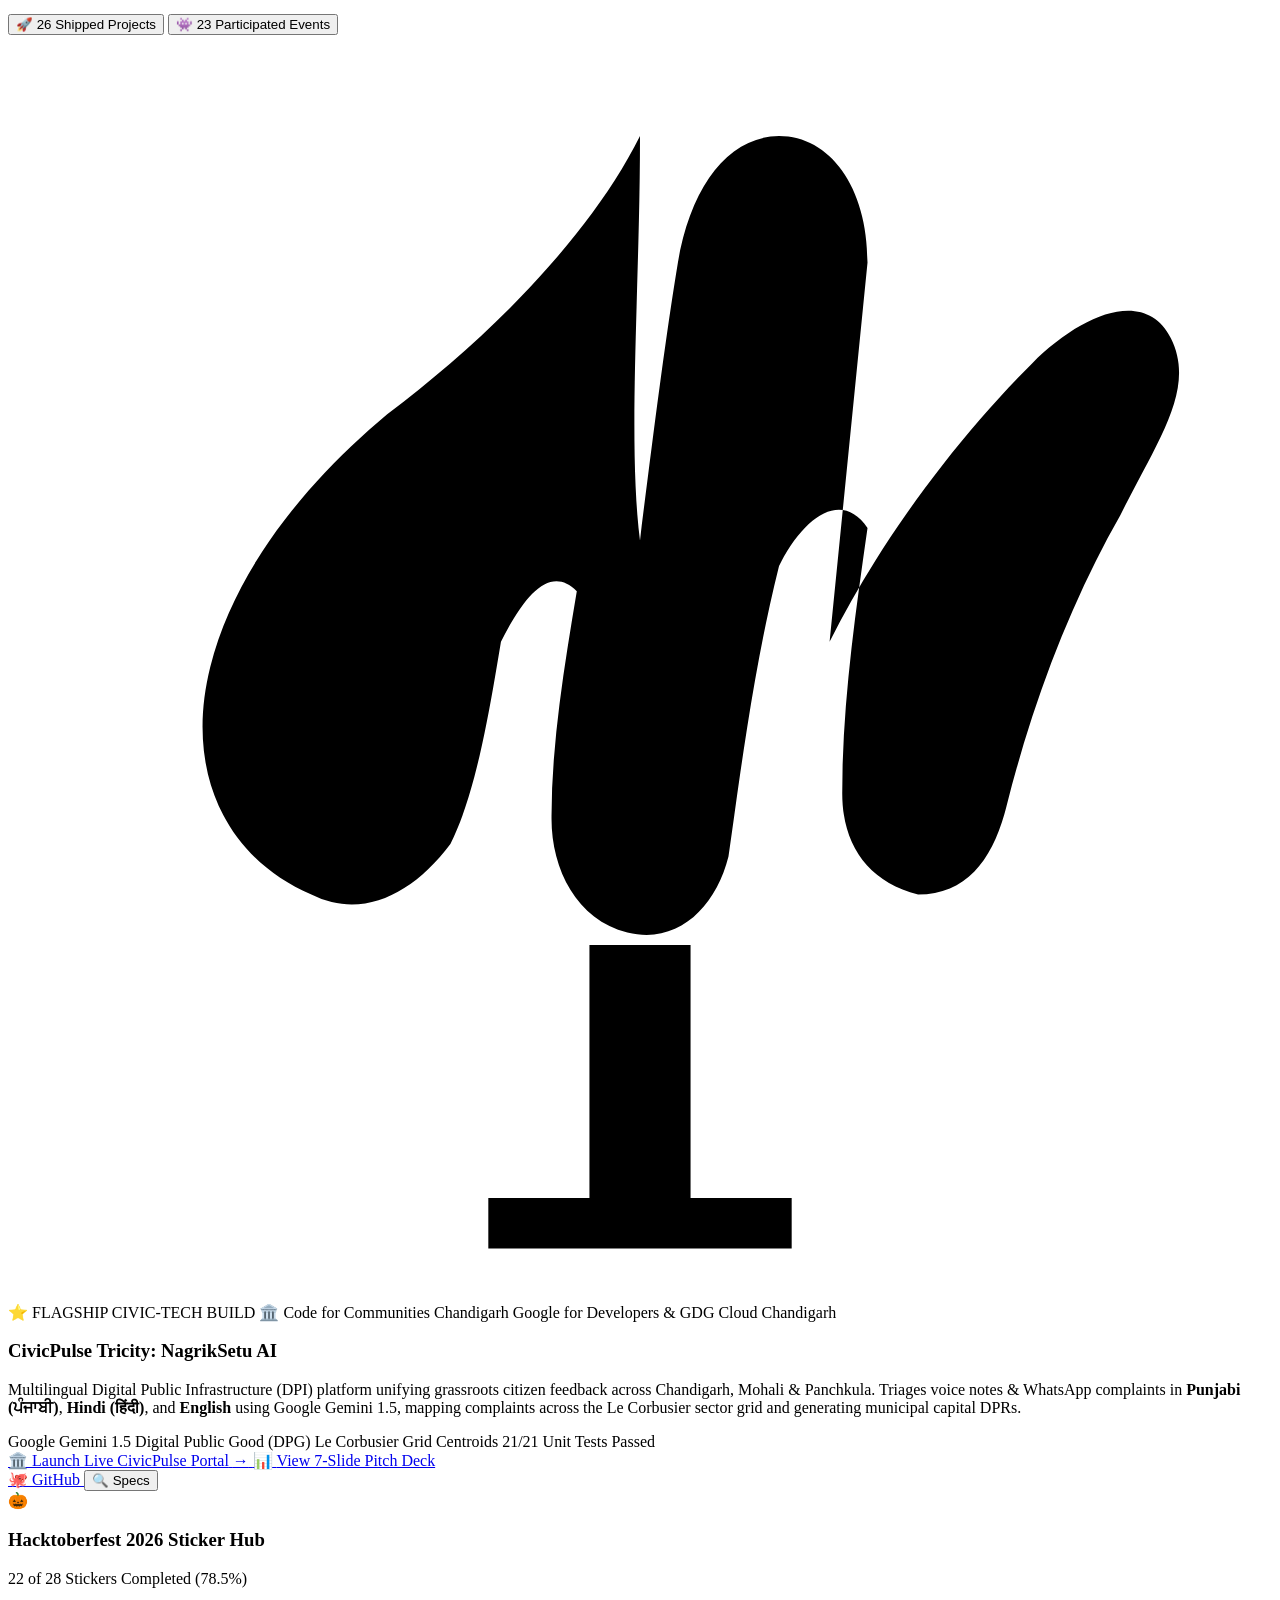
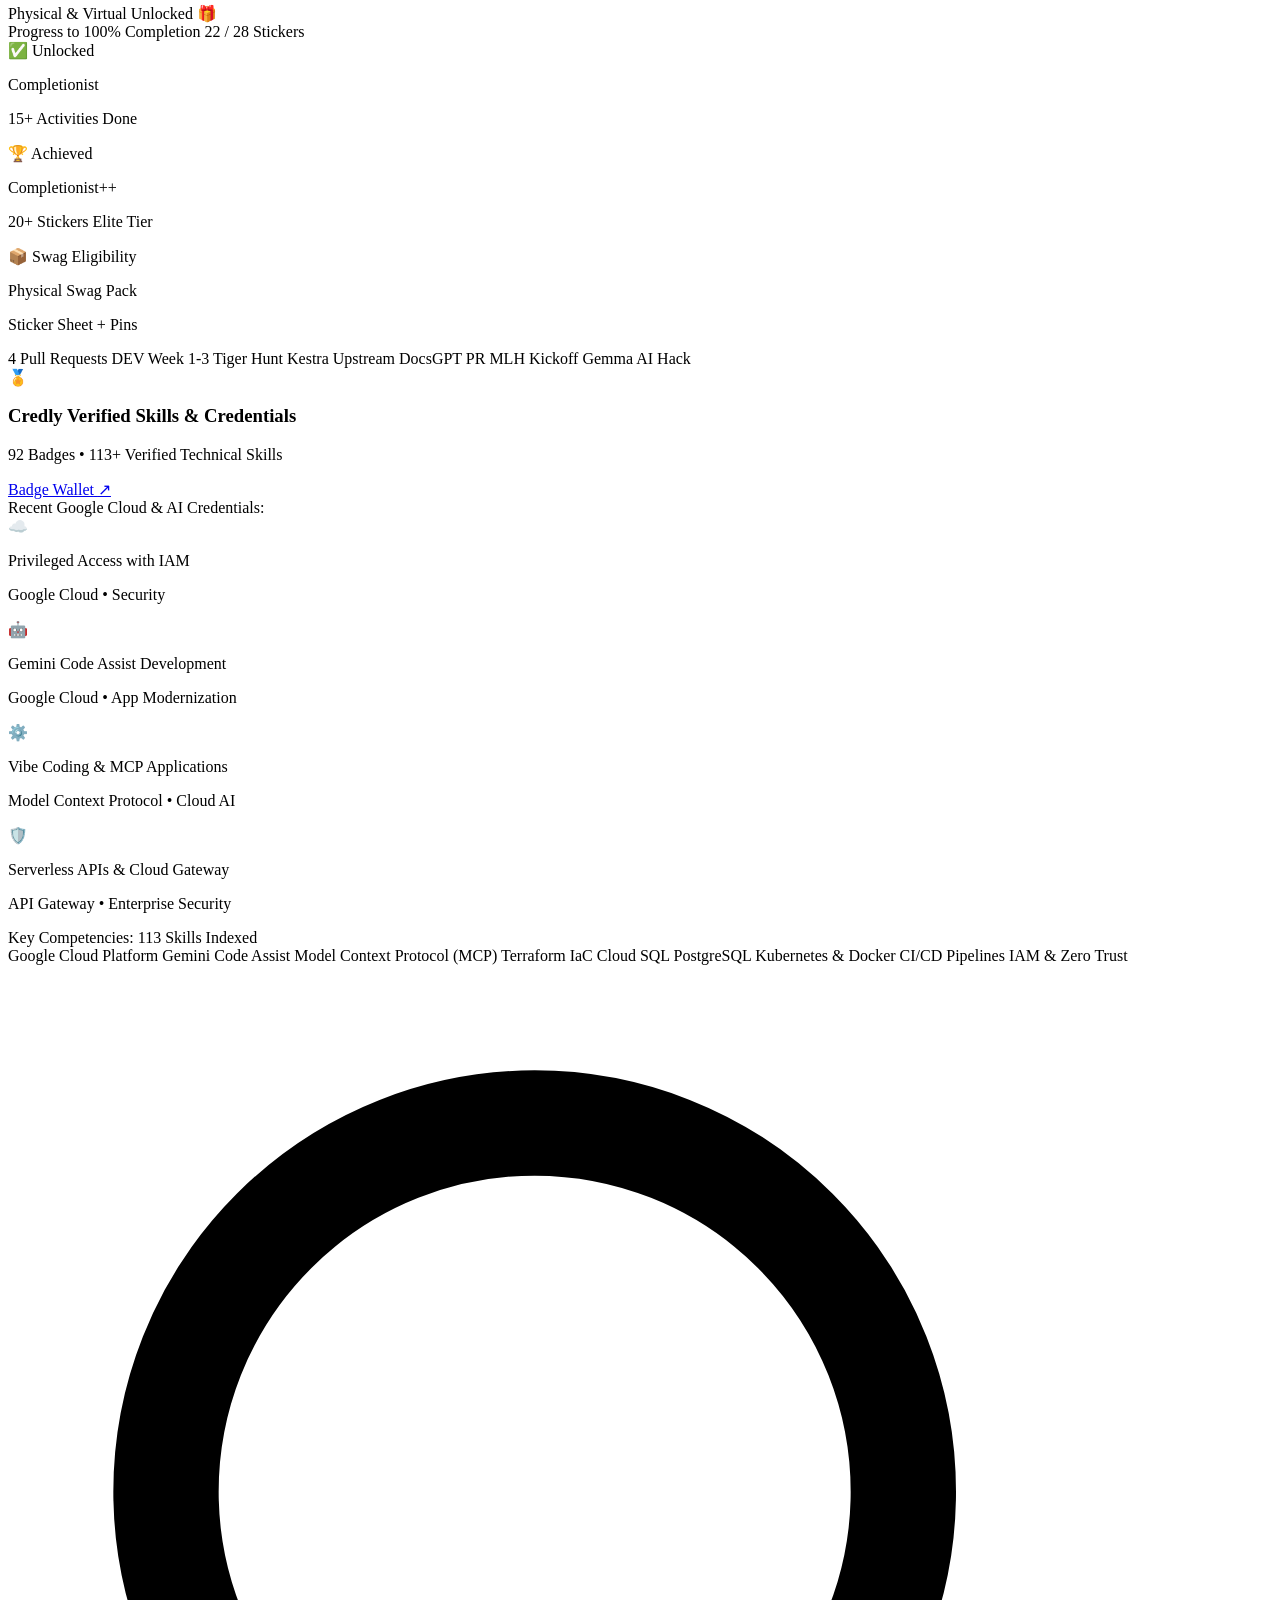
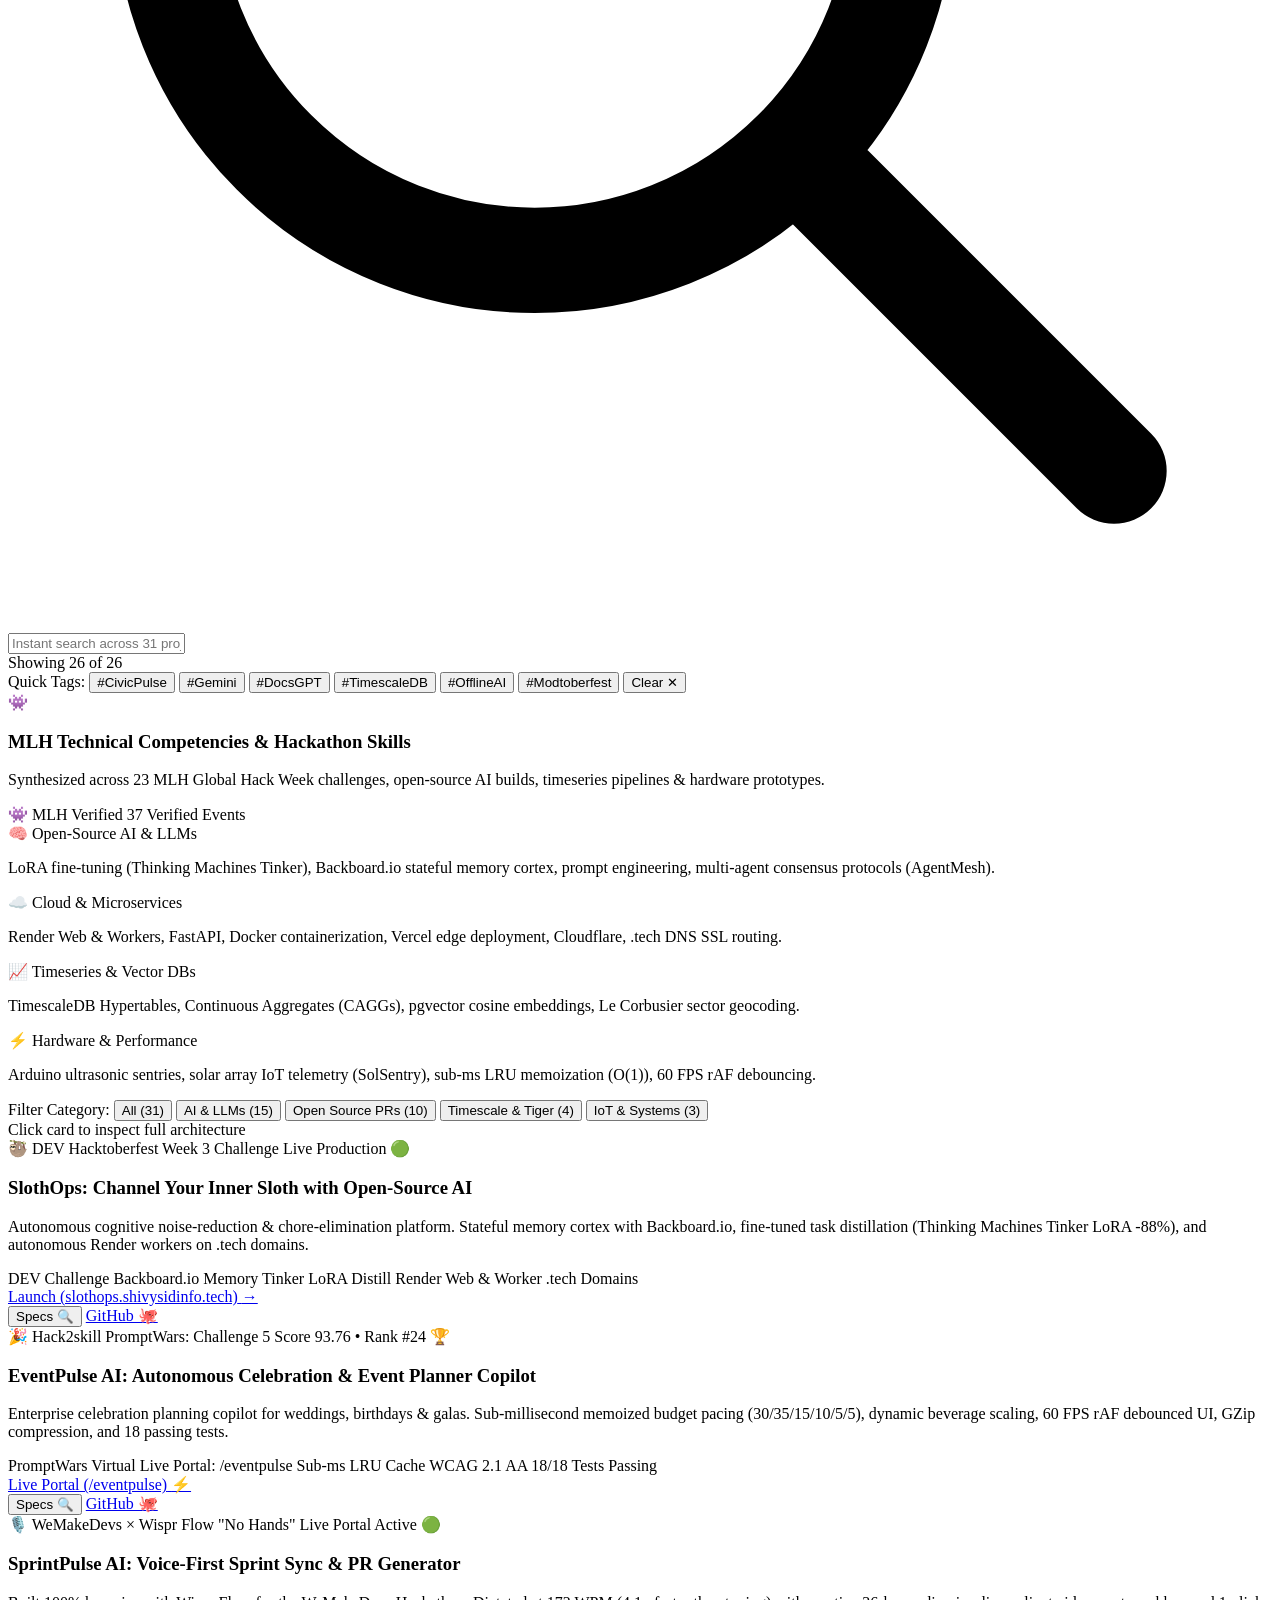
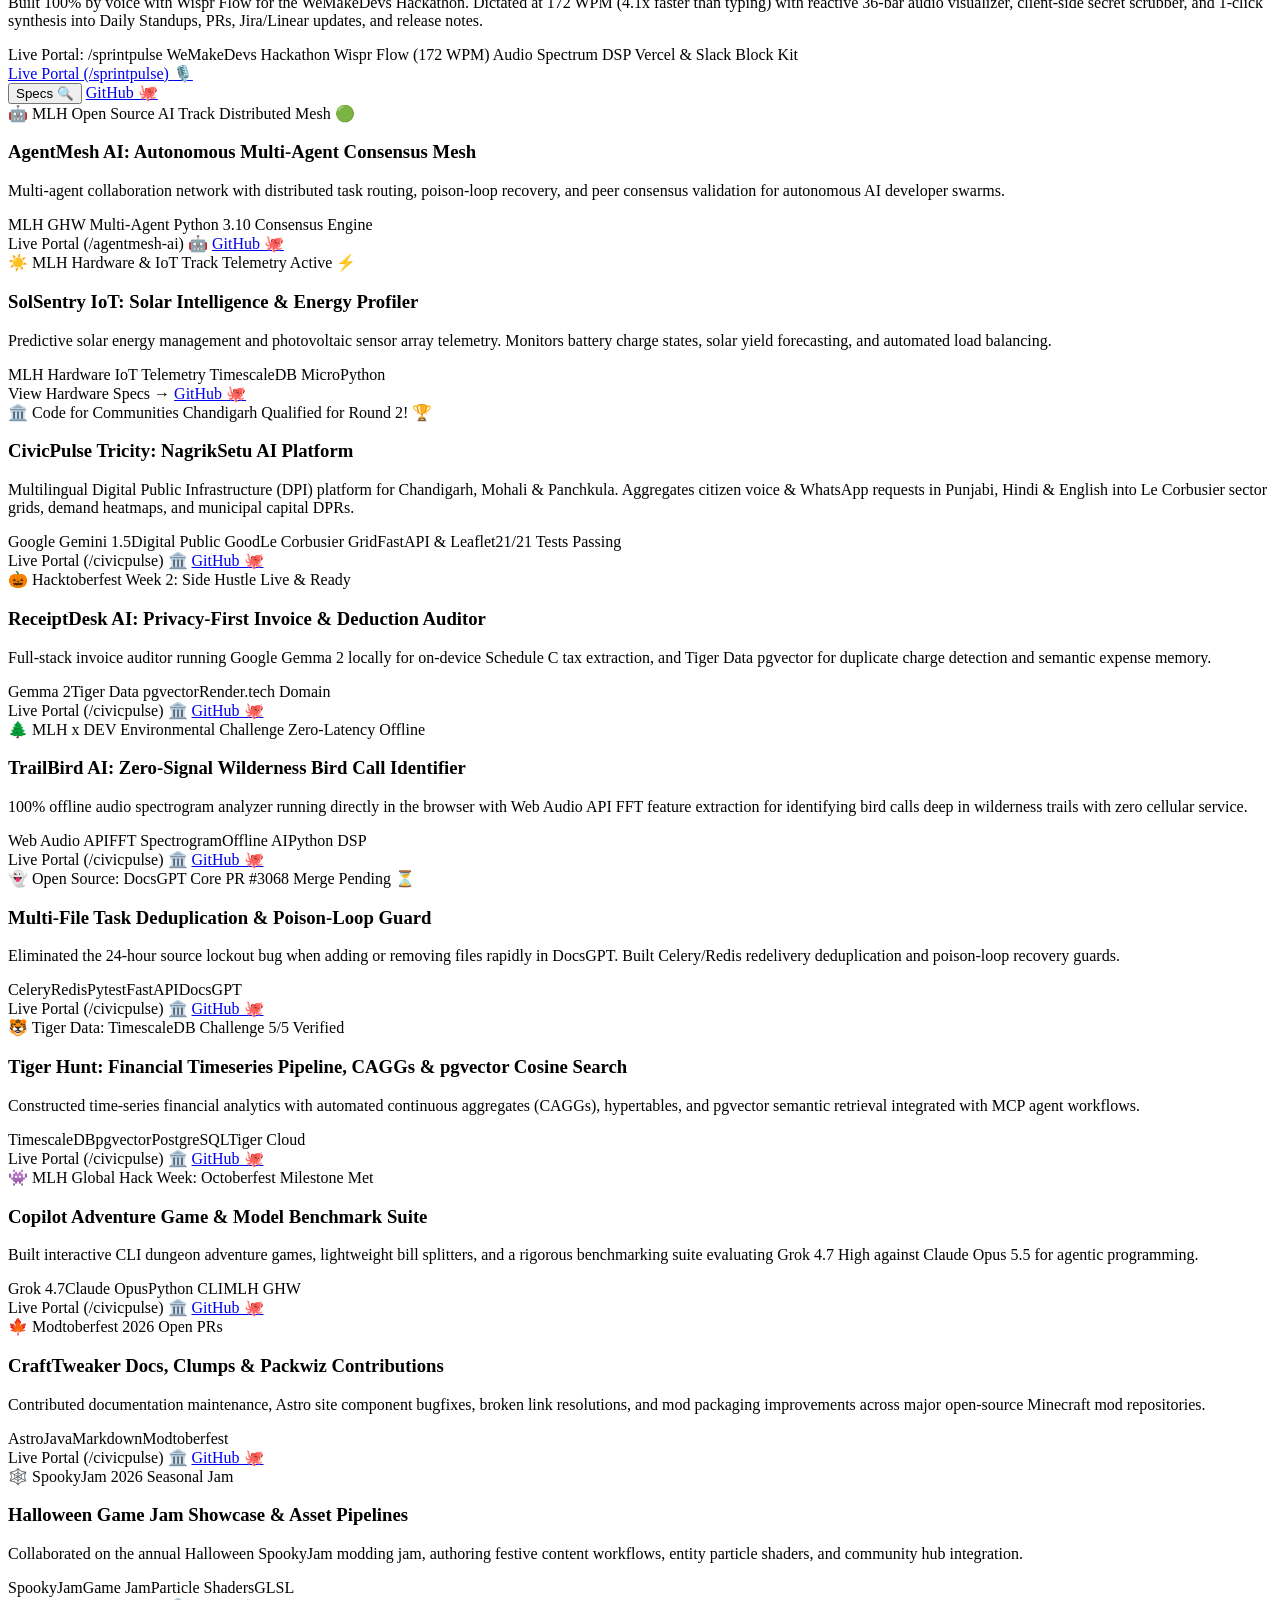
==== commit d600b88d: "fix(ui): remove mlh account href links while preserving verified badge text and styling" ====
--- a/app/static/index.html
+++ b/app/static/index.html
@@ -130,14 +130,14 @@
           <span class="w-2 h-2 rounded-full bg-emerald-400 animate-ping"></span>
           <span>Live Deployment: shivysidinfo.tech</span>
         </span>
-        <a href="https://www.mlh.com/account/profile#event-participations" target="_blank" rel="noopener noreferrer" class="flex items-center gap-1.5 bg-blue-950/80 hover:bg-blue-900/80 text-blue-300 px-3.5 py-1.5 rounded-full border border-blue-800/80 transition font-semibold">
+        <span class="flex items-center gap-1.5 bg-blue-950/80 text-blue-300 px-3.5 py-1.5 rounded-full border border-blue-800/80 font-semibold">
           <span>👾</span>
           <span>MLH: 37 Events Participated</span>
-        </a>
-        <a href="https://www.mlh.com/account/profile#event-participations" target="_blank" rel="noopener noreferrer" class="flex items-center gap-1.5 bg-purple-950/80 hover:bg-purple-900/80 text-purple-300 px-3.5 py-1.5 rounded-full border border-purple-800/80 transition font-semibold">
+        </span>
+        <span class="flex items-center gap-1.5 bg-purple-950/80 text-purple-300 px-3.5 py-1.5 rounded-full border border-purple-800/80 font-semibold">
           <span>🚀</span>
           <span>31 Projects Shipped</span>
-        </a>
+        </span>
         <span class="bg-orange-950/40 text-orange-400 px-3 py-1.5 rounded-full border border-orange-800/40">
           18 Partner Prize Tracks Active
         </span>
@@ -500,10 +500,9 @@
           </p>
         </div>
         <div class="flex items-center gap-2">
-          <a href="https://www.mlh.com/account/profile#event-participations" target="_blank" rel="noopener noreferrer" class="text-xs font-semibold px-3 py-1.5 rounded-lg bg-blue-600 hover:bg-blue-500 text-white transition flex items-center gap-1.5">
-            <span>MLH Profile</span>
-            <span>↗</span>
-          </a>
+          <span class="text-xs font-semibold px-3 py-1.5 rounded-lg bg-blue-600/30 text-blue-300 border border-blue-500/40 flex items-center gap-1.5">
+            <span>👾 MLH Verified</span>
+          </span>
           <span class="text-xs font-mono px-2.5 py-1 rounded-lg bg-slate-900 text-blue-300 border border-blue-800/60">
             37 Verified Events
           </span>
@@ -2876,11 +2875,11 @@
           <span>Twitch: satanic47</span>
         </a>
 
-        <!-- MLH Profile -->
-        <a href="https://www.mlh.com/account/profile#event-participations" target="_blank" rel="noopener noreferrer" class="px-3 py-2 rounded-xl bg-slate-900 hover:bg-slate-800 text-slate-200 border border-slate-800 hover:border-blue-500/50 transition flex items-center space-x-1.5">
+        <!-- MLH Profile Badge -->
+        <span class="px-3 py-2 rounded-xl bg-slate-900 text-slate-200 border border-slate-800 flex items-center space-x-1.5">
           <span>👾</span>
           <span>MLH: 37 Events • 31 Projects</span>
-        </a>
+        </span>
 
       </div>
 
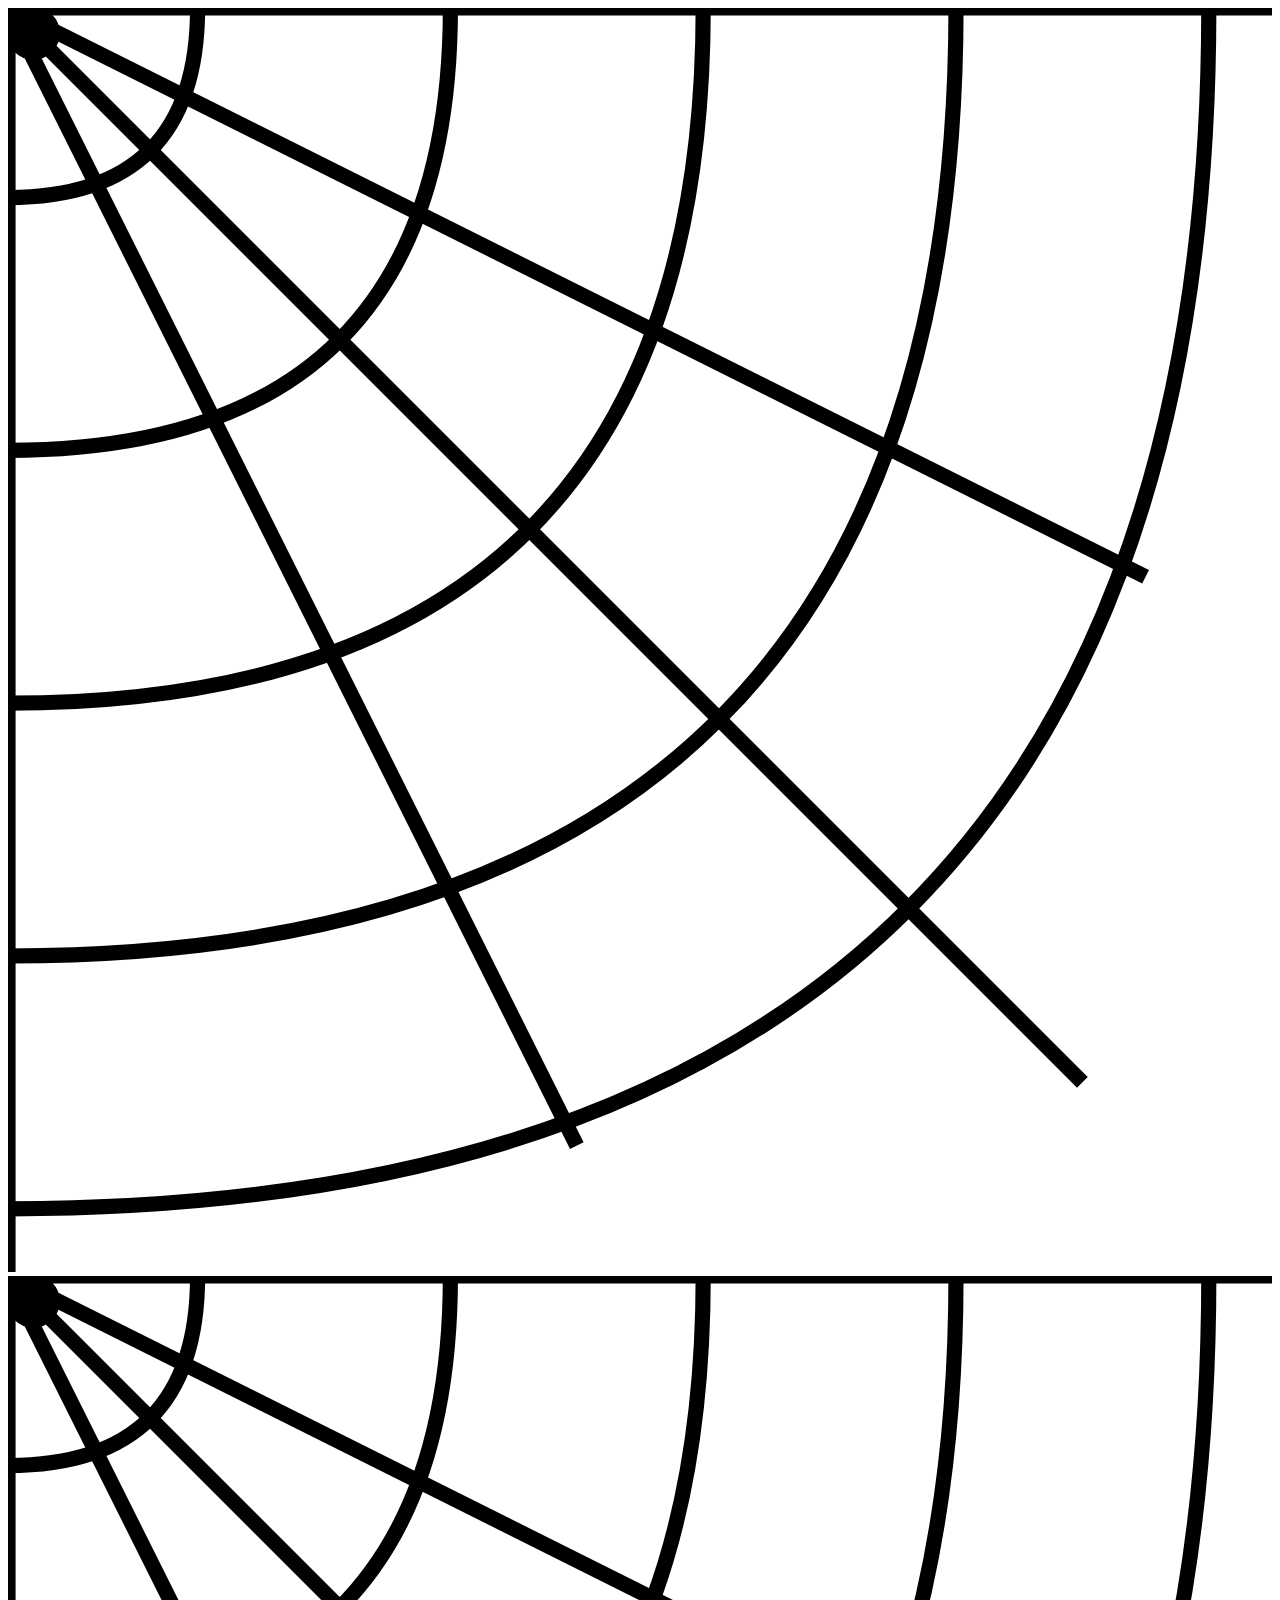
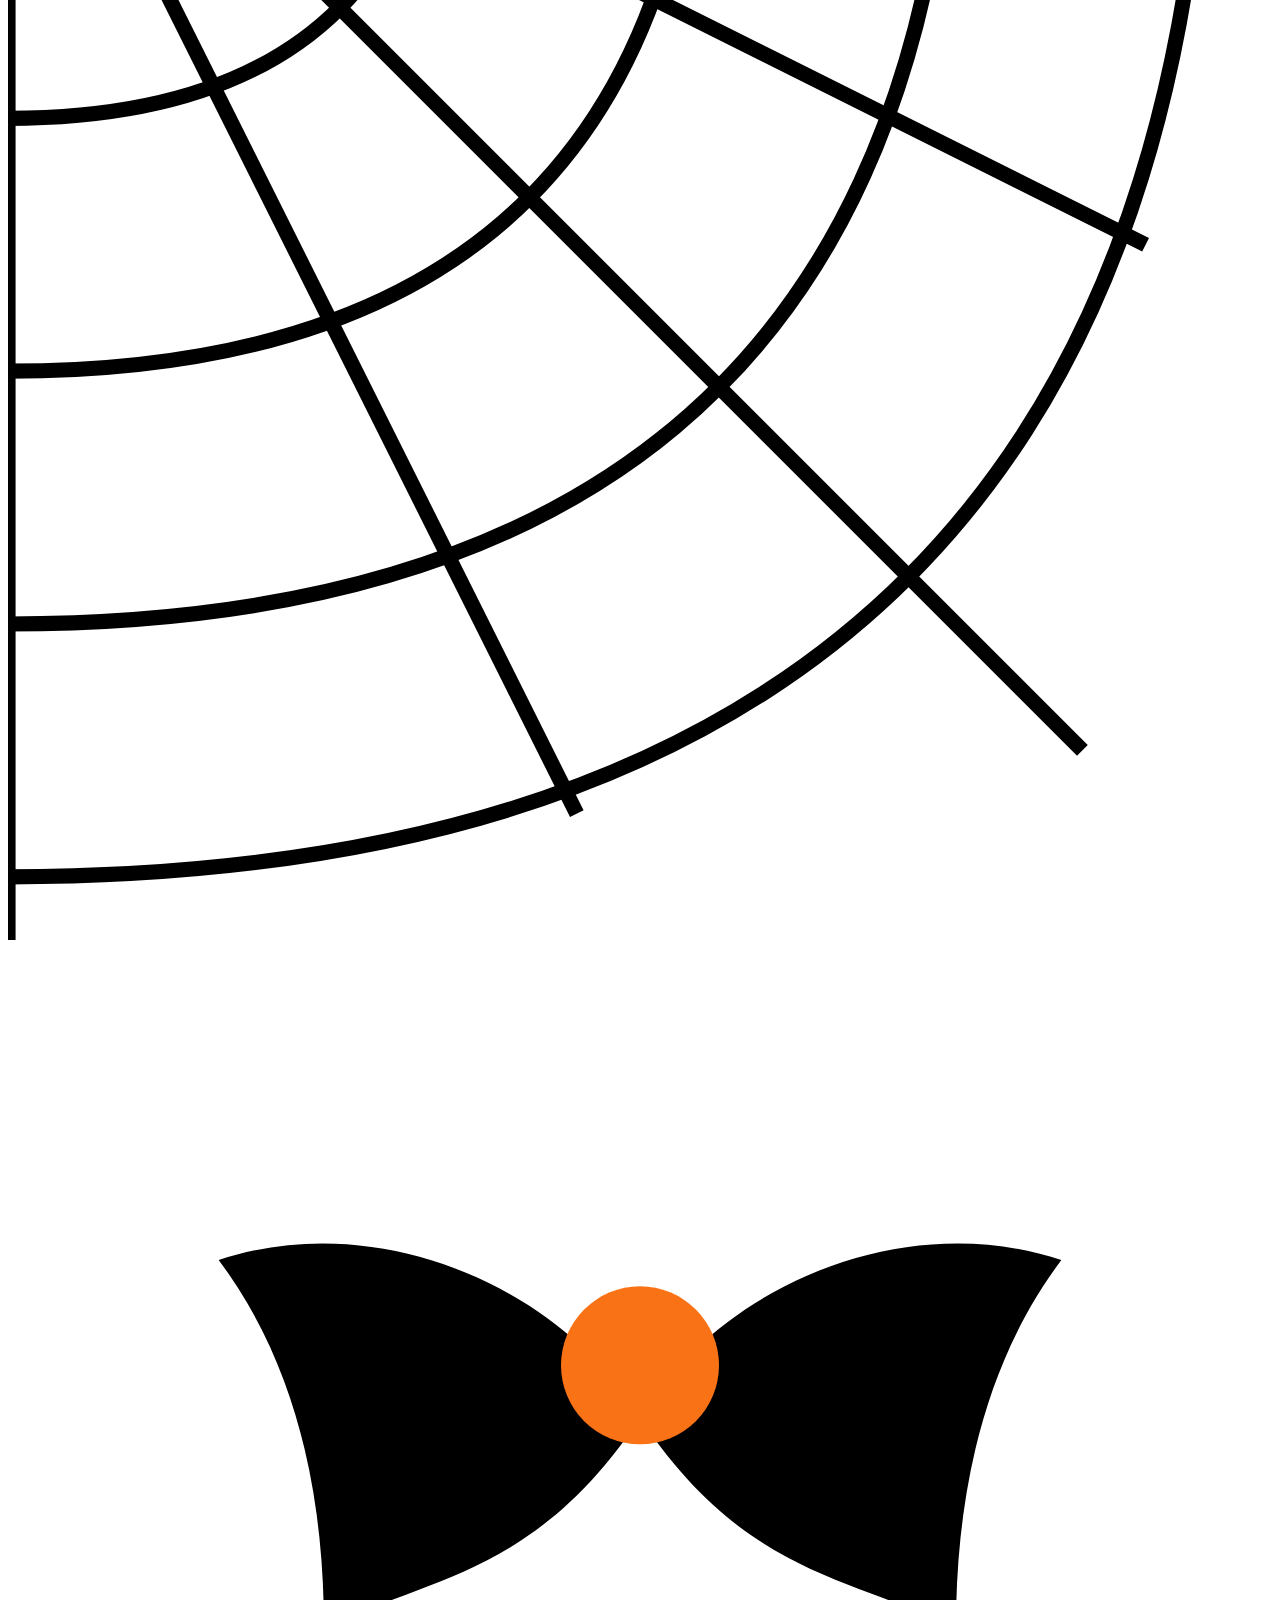
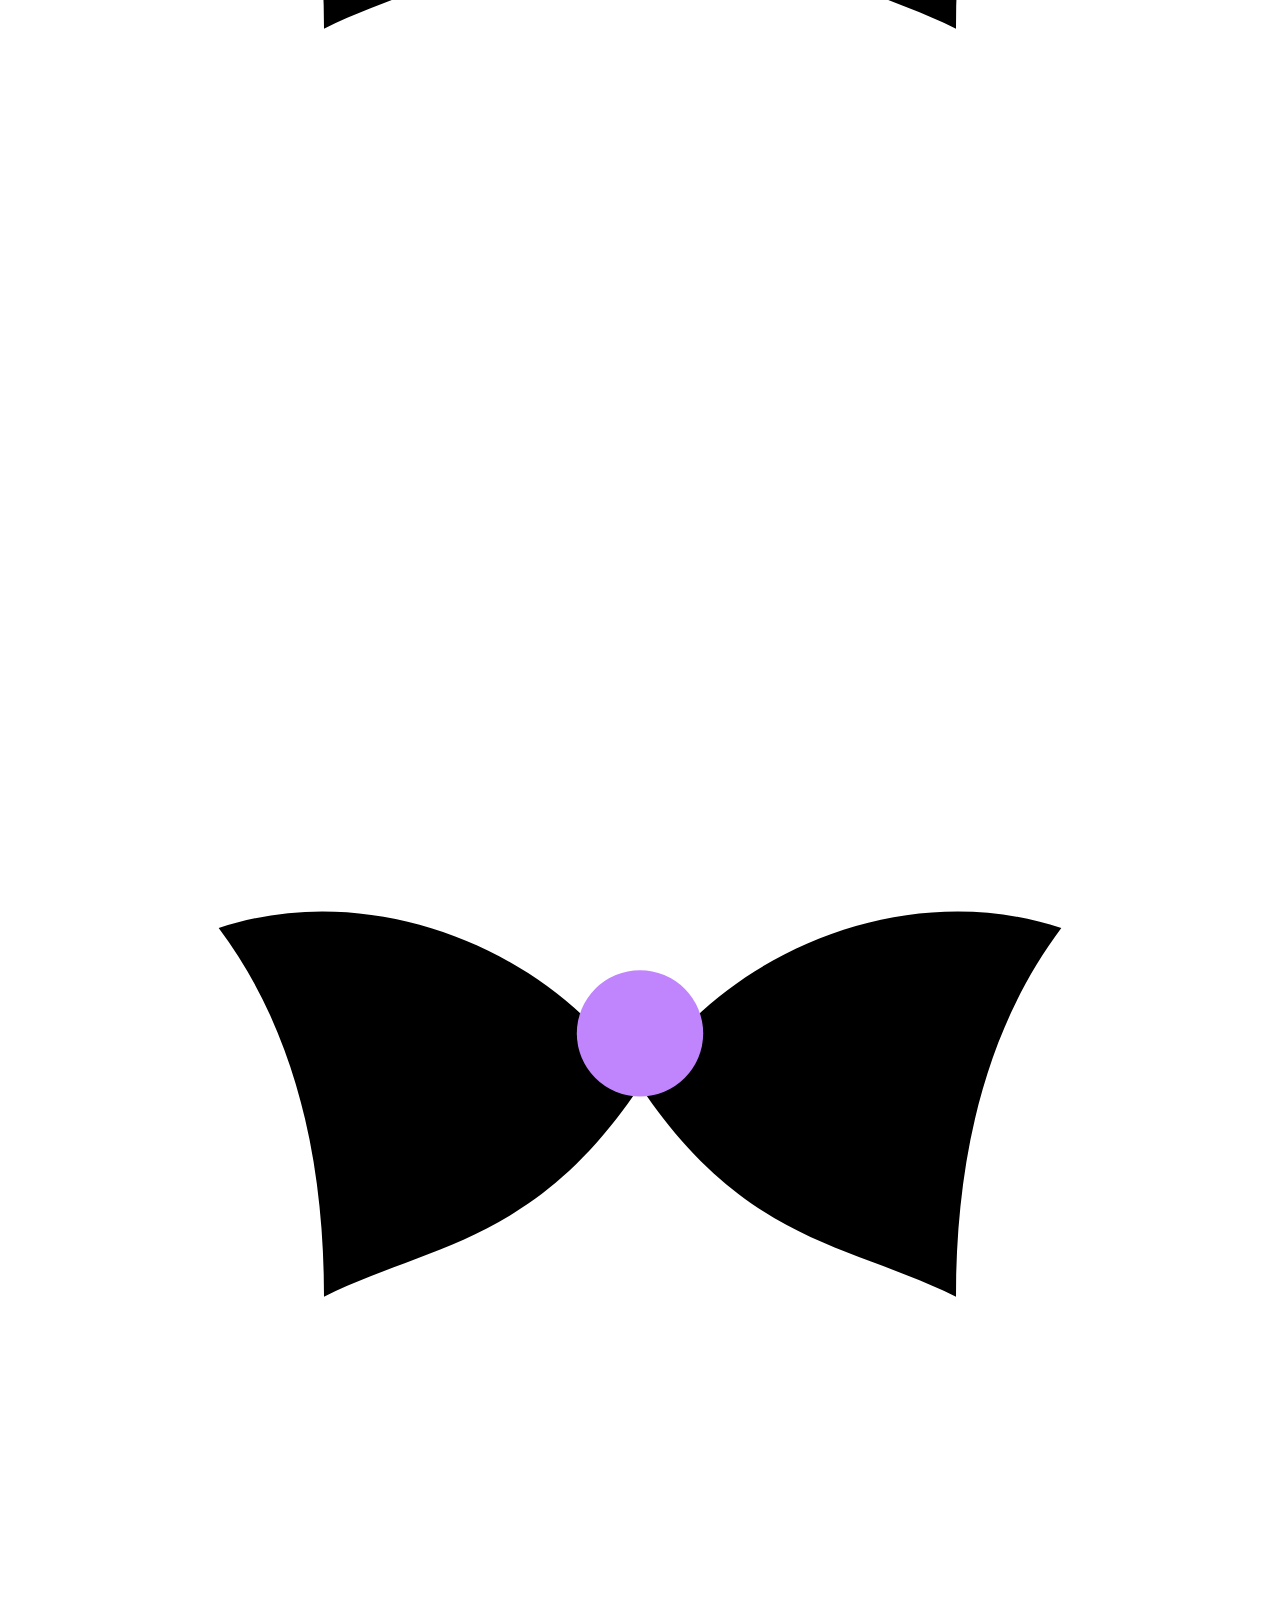
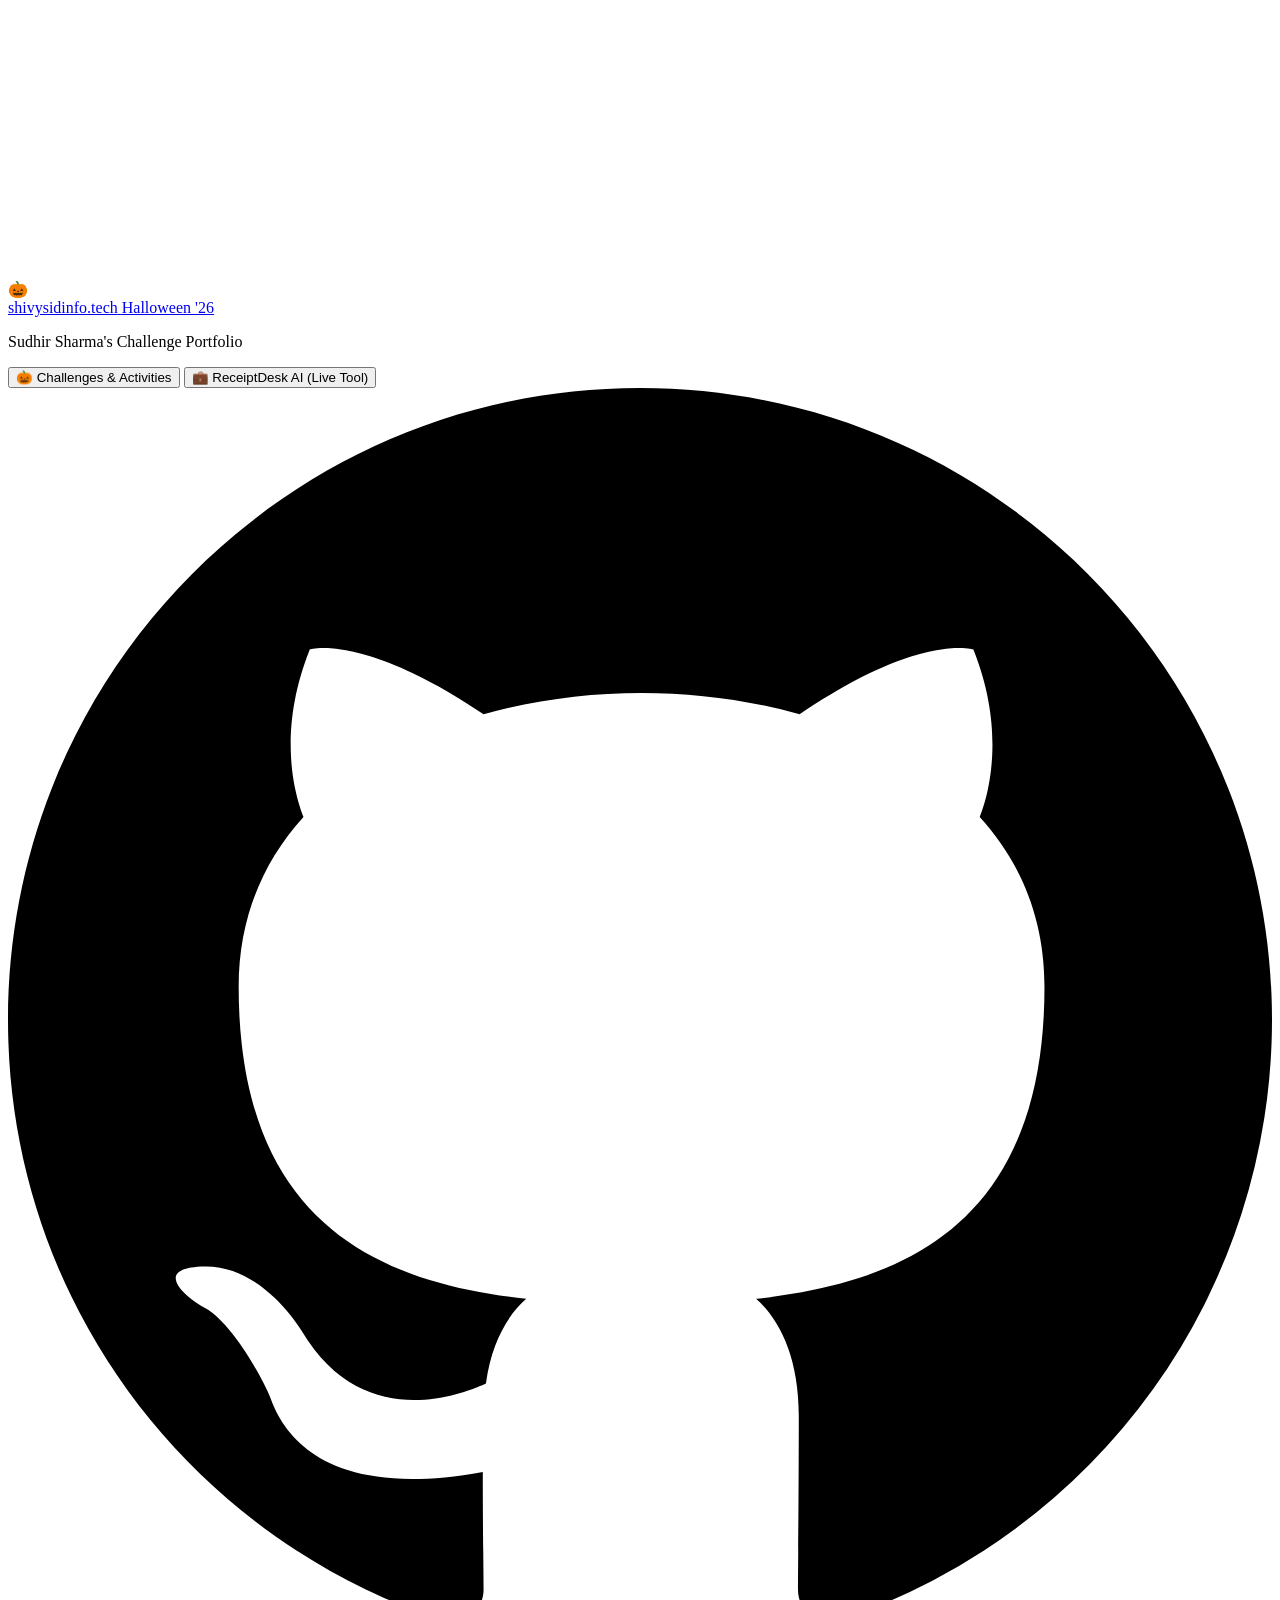
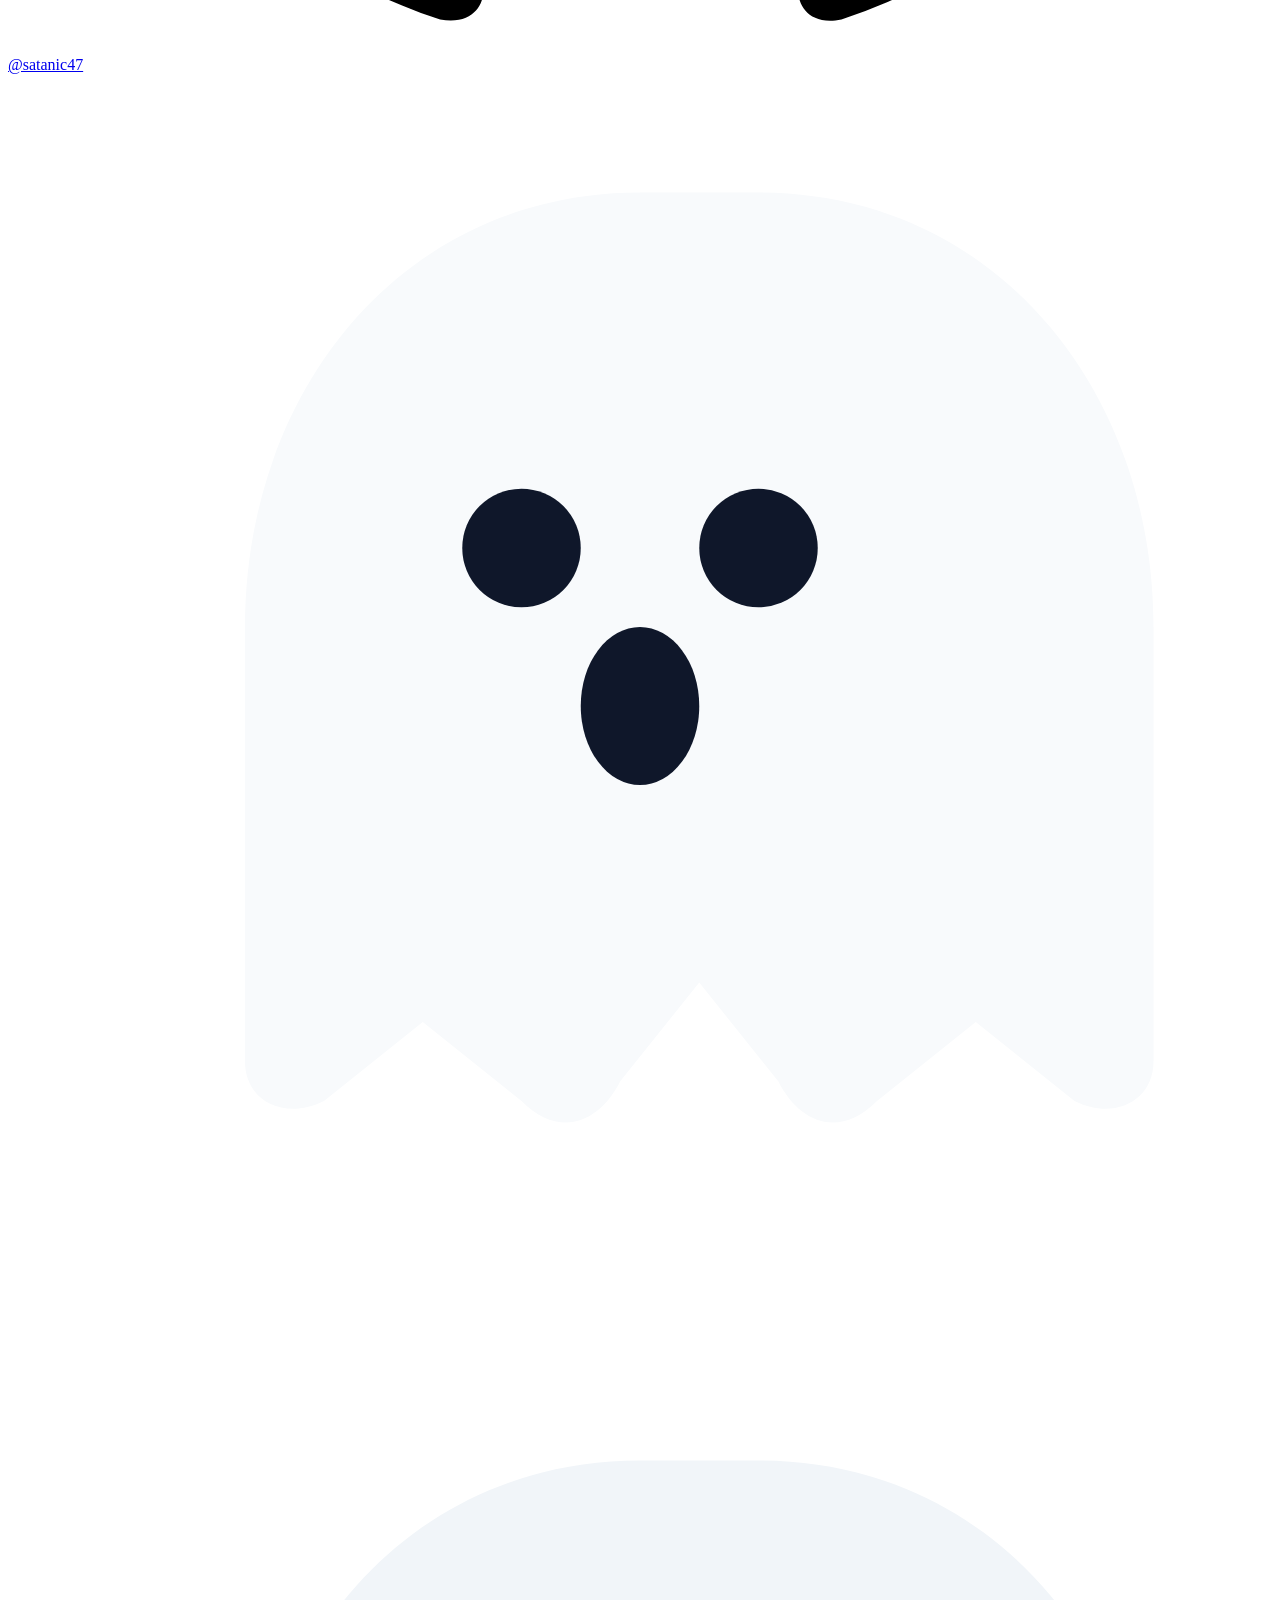
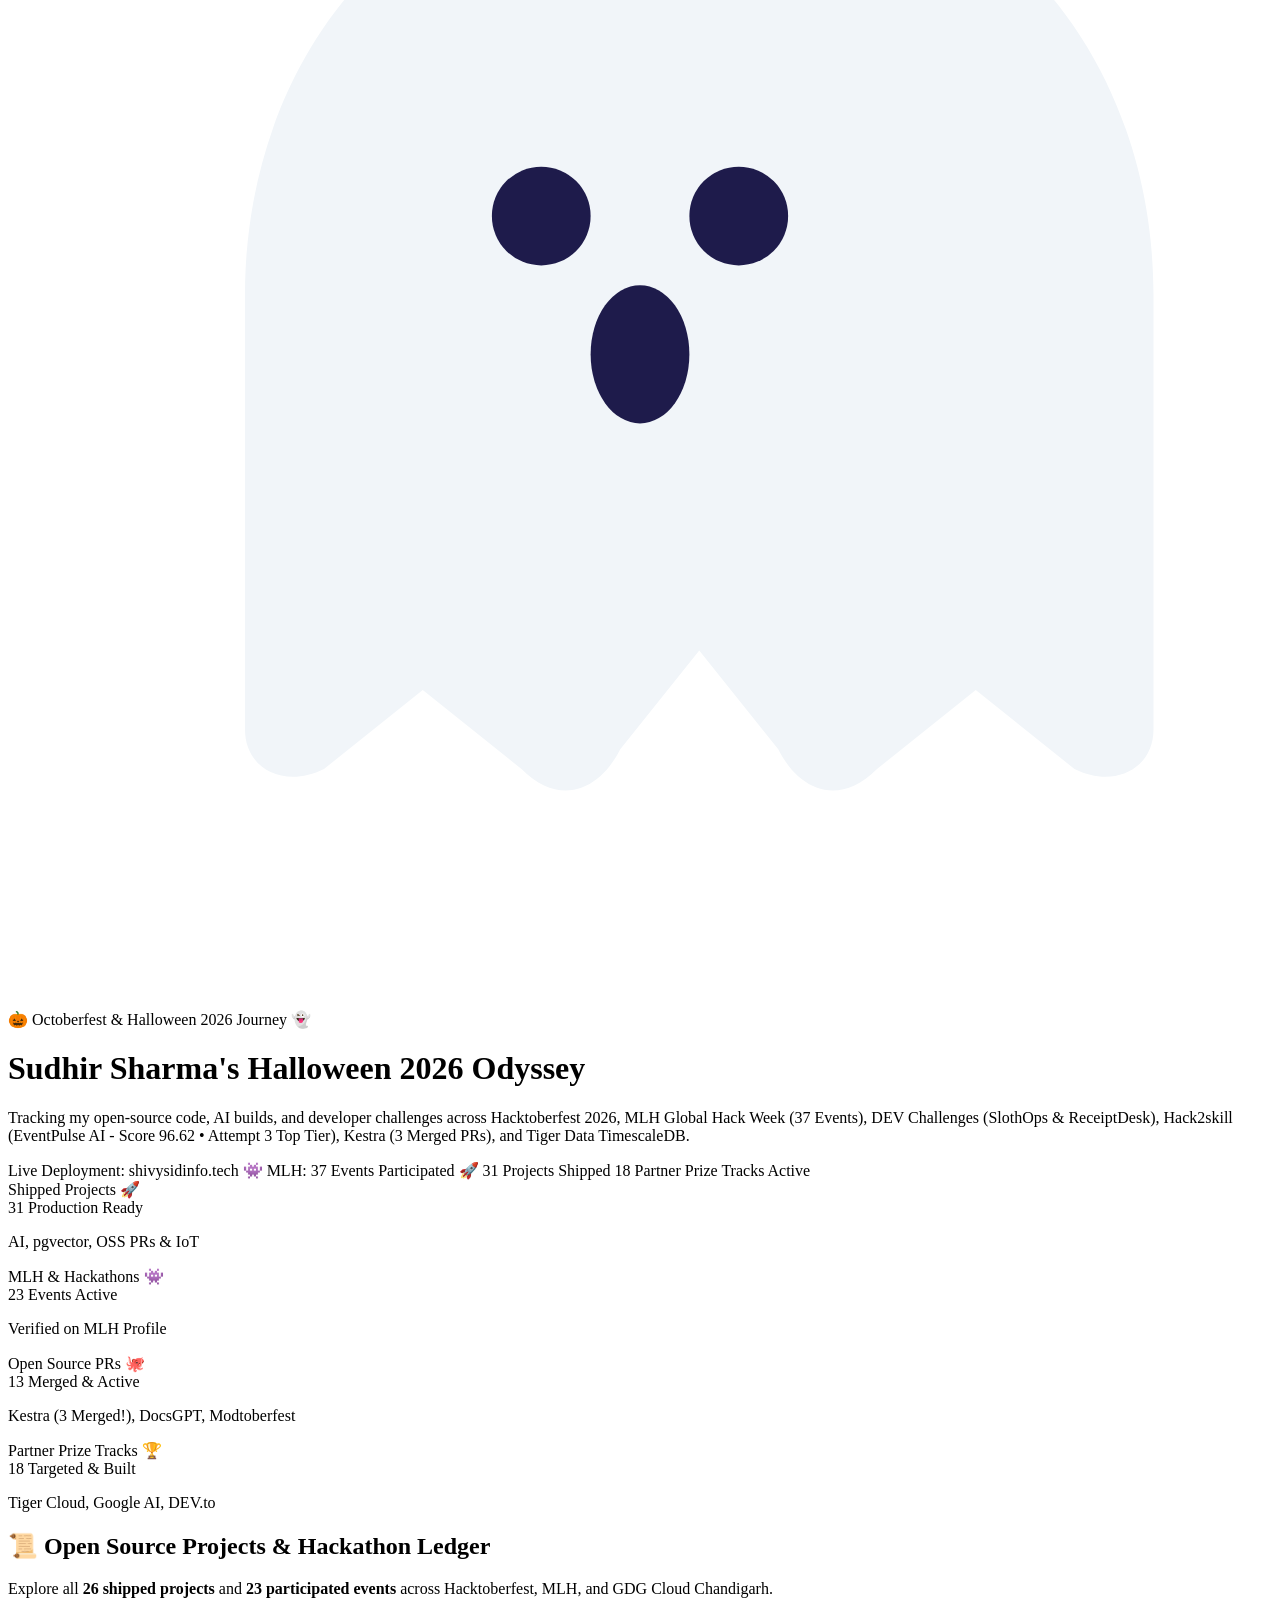
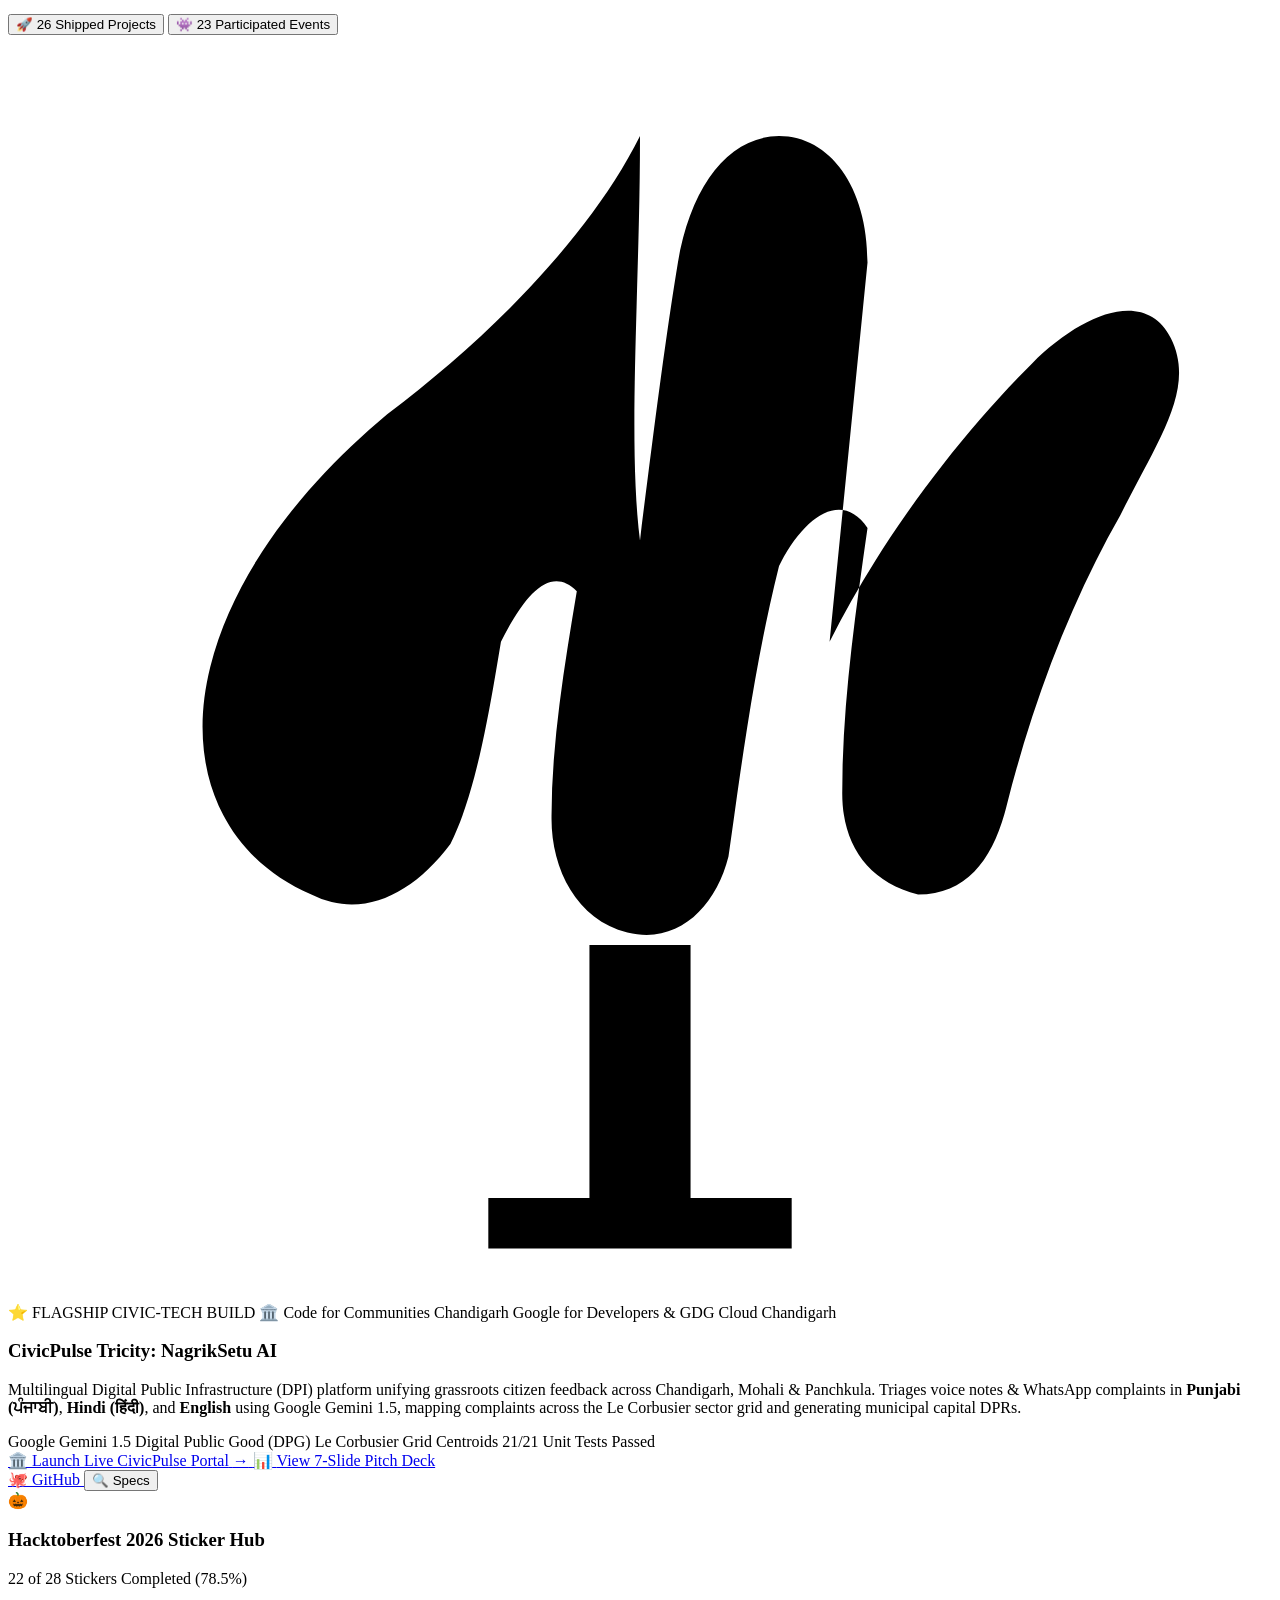
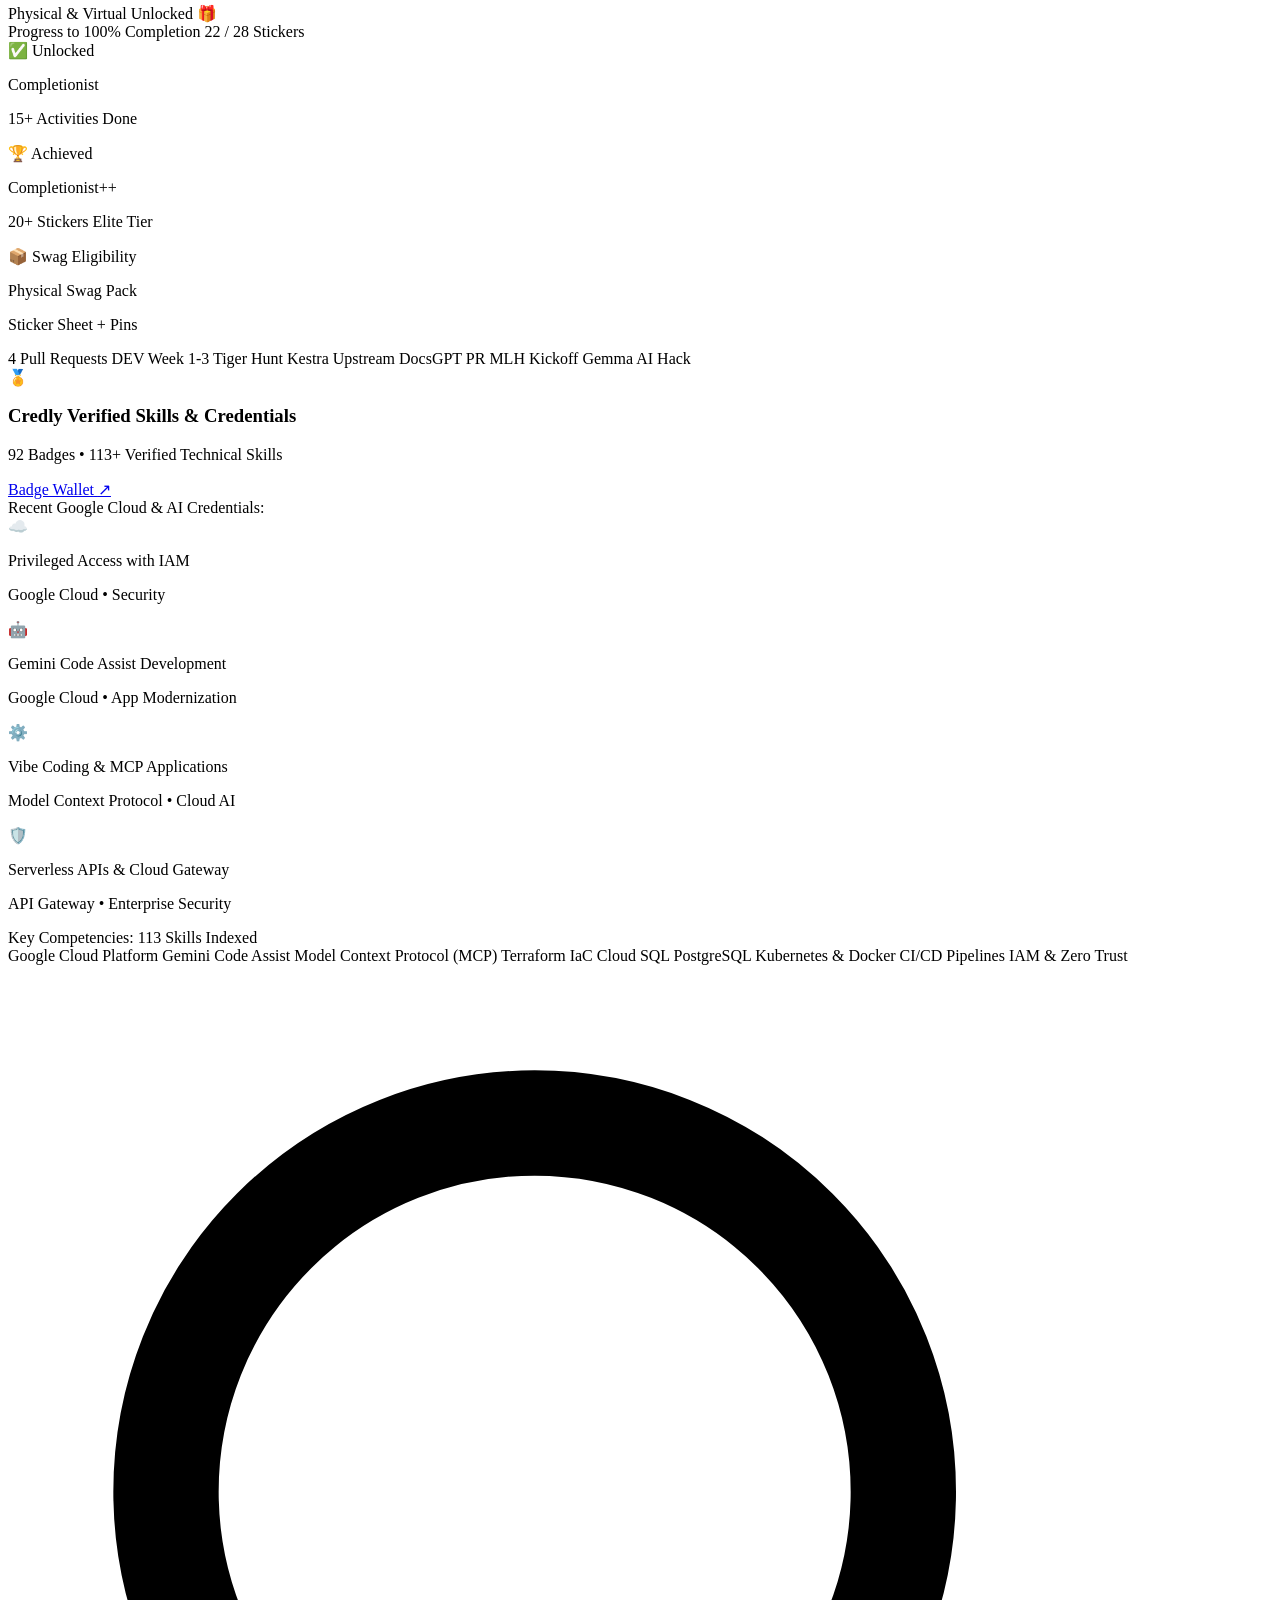
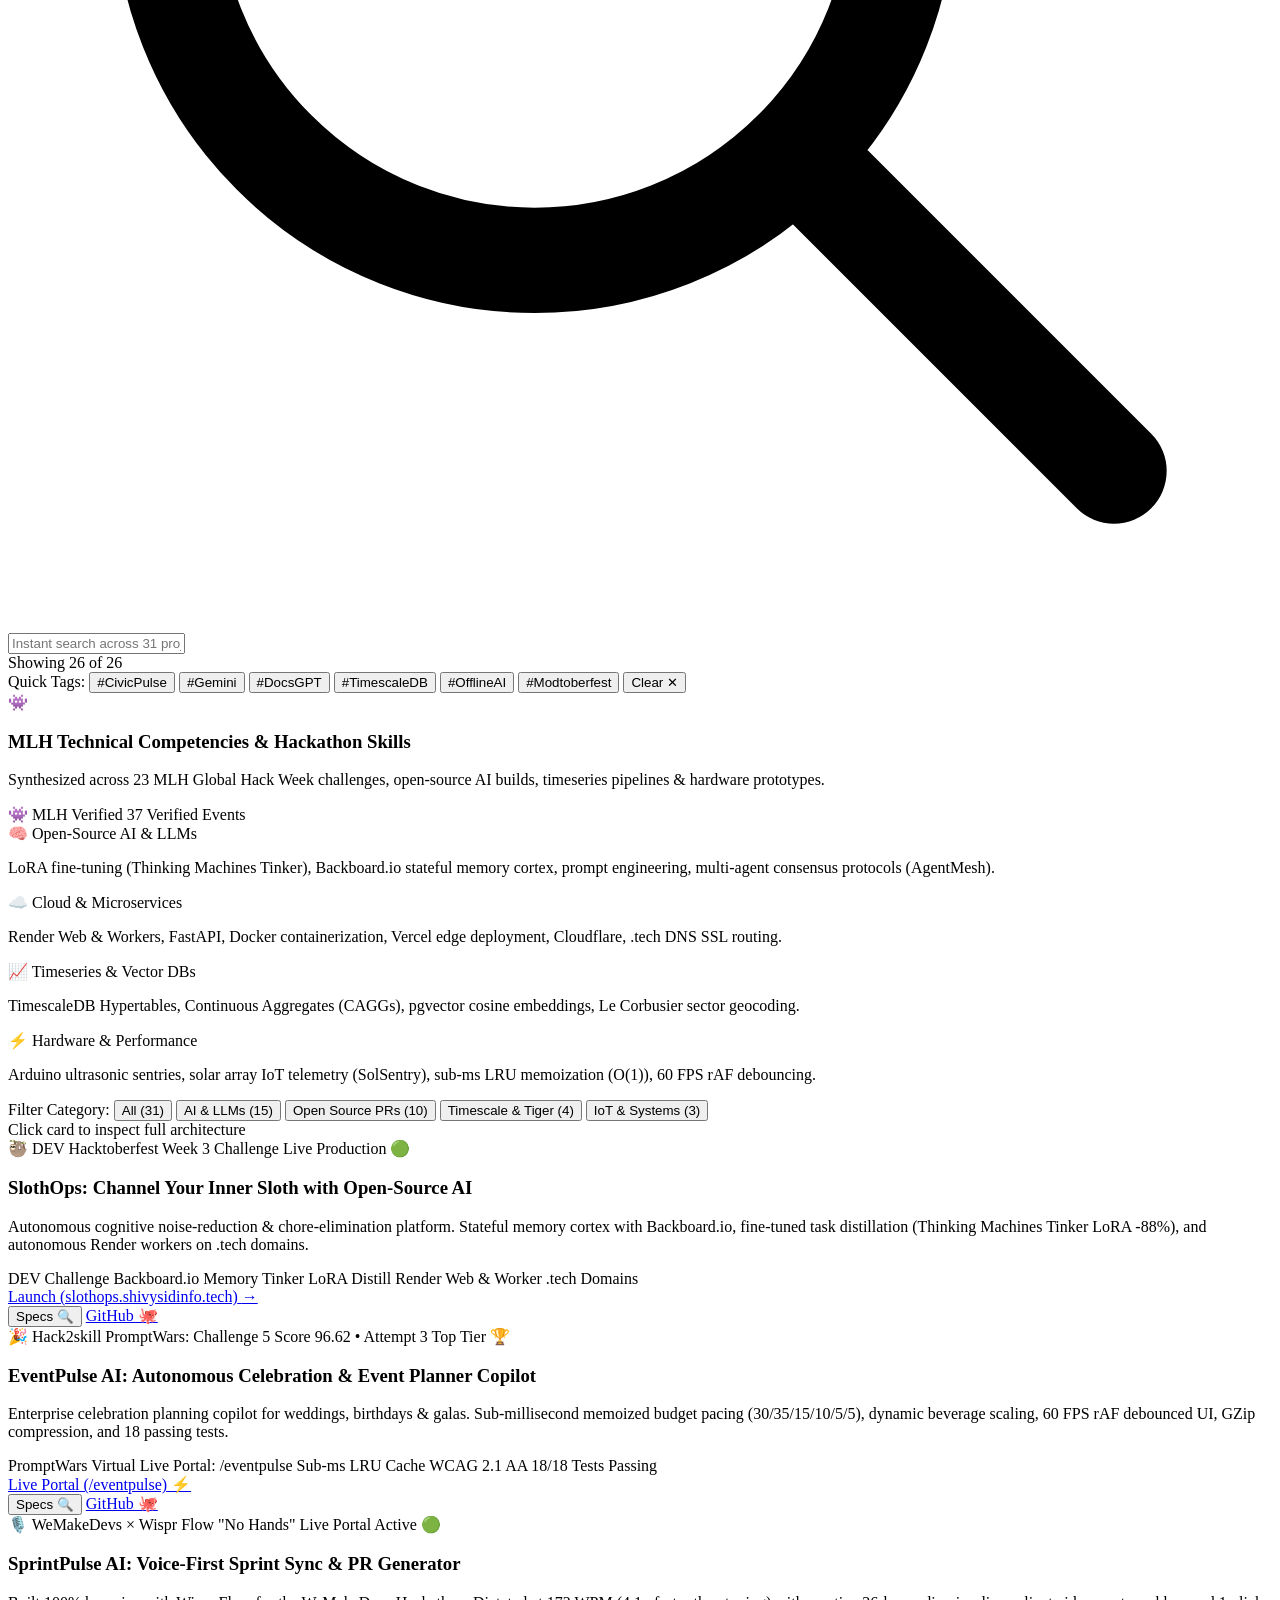
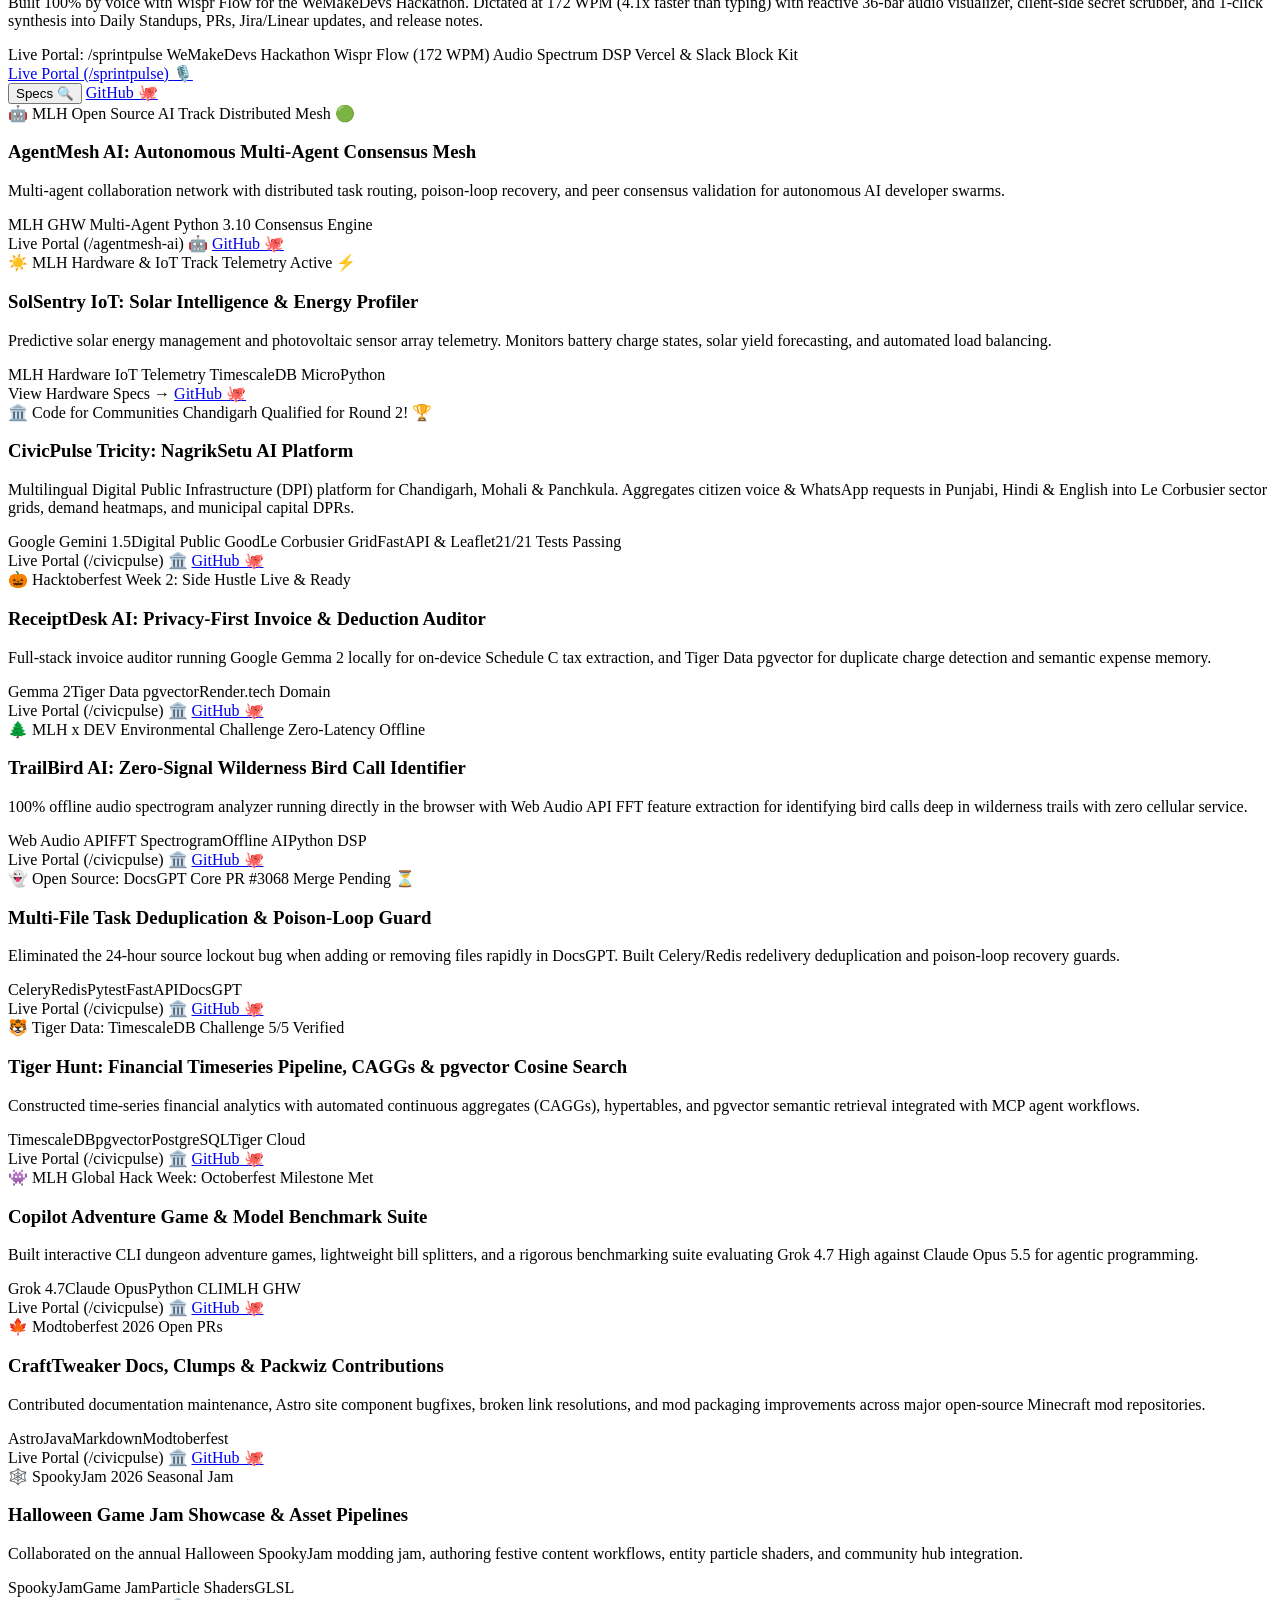
==== commit b4ca93ca: "feat(score): update Attempt 3 evaluation score to 96.62 Top Tier for EventPulse & SprintPulse" ====
--- a/app/static/index.html
+++ b/app/static/index.html
@@ -120,7 +120,7 @@
         <span class="text-orange-400 font-semibold">Hacktoberfest 2026</span>, 
         <span class="text-purple-400 font-semibold">MLH Global Hack Week (37 Events)</span>, 
         <span class="text-emerald-400 font-semibold">DEV Challenges (SlothOps &amp; ReceiptDesk)</span>, 
-        <span class="text-amber-400 font-semibold">Hack2skill (EventPulse AI - Rank #24)</span>, 
+        <span class="text-amber-400 font-semibold">Hack2skill (EventPulse AI - Score 96.62 • Attempt 3 Top Tier)</span>, 
         <span class="text-blue-400 font-semibold">Kestra (3 Merged PRs)</span>, and 
         <span class="text-teal-400 font-semibold">Tiger Data TimescaleDB</span>.
       </p>
@@ -570,7 +570,7 @@
     <!-- ======================================================== -->
     <div id="projectsGrid" class="grid grid-cols-1 md:grid-cols-2 lg:grid-cols-3 gap-6">
       <!-- SlothOps: Channel Your Inner Sloth with Open-Source AI (Direct redirect to slothops.shivysidinfo.tech) -->
-      <div class="activity-card group bg-slate-900/70 border-2 border-emerald-500/70 hover:border-emerald-400 rounded-2xl p-6 flex flex-col justify-between cursor-pointer relative overflow-hidden backdrop-blur project-card" data-category="ai" onclick="window.open('https://slothops.shivysidinfo.tech', '_blank')">
+      <div class="activity-card group bg-slate-900/70 border-2 border-emerald-500/70 hover:border-emerald-400 rounded-2xl p-6 flex flex-col justify-between cursor-pointer relative overflow-hidden backdrop-blur project-card" data-category="ai" onclick="openActivityModal('slothops')">
         <div class="absolute top-0 right-0 w-28 h-28 bg-emerald-500/20 rounded-full blur-2xl group-hover:opacity-100 transition"></div>
         <div>
           <div class="flex items-center justify-between mb-3">
@@ -602,7 +602,7 @@
             <span>→</span>
           </a>
           <div class="flex items-center gap-2">
-            <button onclick="event.stopPropagation(); openActivityModal('slothops')" class="text-[11px] font-bold px-2.5 py-1 rounded bg-slate-800 hover:bg-slate-700 text-orange-400 border border-slate-700 transition">
+            <button type="button" onclick="event.stopPropagation(); openActivityModal('slothops')" class="text-[11px] font-bold px-2.5 py-1 rounded bg-slate-800 hover:bg-slate-700 text-orange-400 border border-slate-700 transition">
               Specs 🔍
             </button>
             <a href="https://github.com/satanic47/slothops" target="_blank" onclick="event.stopPropagation();" class="text-[11px] font-bold px-2.5 py-1 rounded bg-slate-800 hover:bg-slate-700 text-slate-200 border border-slate-700 transition flex items-center gap-1">
@@ -613,7 +613,7 @@
       </div>
 
       <!-- EventPulse AI: Autonomous Celebration & Event Planner Copilot (PromptWars Virtual Challenge 5) -->
-      <div class="activity-card group bg-slate-900/70 border-2 border-amber-500/70 hover:border-amber-400 rounded-2xl p-6 flex flex-col justify-between cursor-pointer relative overflow-hidden backdrop-blur project-card" data-category="ai" onclick="window.open('/eventpulse', '_blank')">
+      <div class="activity-card group bg-slate-900/70 border-2 border-amber-500/70 hover:border-amber-400 rounded-2xl p-6 flex flex-col justify-between cursor-pointer relative overflow-hidden backdrop-blur project-card" data-category="ai" onclick="openActivityModal('eventpulse')">
         <div class="absolute top-0 right-0 w-28 h-28 bg-amber-500/20 rounded-full blur-2xl group-hover:opacity-100 transition"></div>
         <div>
           <div class="flex items-center justify-between mb-3">
@@ -622,7 +622,7 @@
             </span>
             <span class="text-[11px] font-semibold text-amber-400 flex items-center gap-1">
               <span class="w-1.5 h-1.5 rounded-full bg-amber-400 animate-pulse"></span>
-              Score 93.76 • Rank #24 🏆
+              Score 96.62 • Attempt 3 Top Tier 🏆
             </span>
           </div>
           <h3 class="text-lg font-bold text-white group-hover:text-amber-400 transition leading-snug">
@@ -645,7 +645,7 @@
             <span>⚡</span>
           </a>
           <div class="flex items-center gap-2">
-            <button onclick="event.stopPropagation(); openActivityModal('eventpulse')" class="text-[11px] font-bold px-2 py-1 rounded bg-slate-800 hover:bg-slate-700 text-orange-400 border border-slate-700 transition">
+            <button type="button" onclick="event.stopPropagation(); openActivityModal('eventpulse')" class="text-[11px] font-bold px-2 py-1 rounded bg-slate-800 hover:bg-slate-700 text-orange-400 border border-slate-700 transition">
               Specs 🔍
             </button>
             <a href="https://github.com/satanic47/eventpulse-ai" target="_blank" onclick="event.stopPropagation();" class="text-[11px] font-bold px-2 py-1 rounded bg-slate-800 hover:bg-slate-700 text-slate-200 border border-slate-700 transition flex items-center gap-1">
@@ -656,7 +656,7 @@
       </div>
 
       <!-- SprintPulse AI: Voice-First Agile Standup & Sprint Sync (WeMakeDevs × Wispr Flow) -->
-      <div class="activity-card group bg-slate-900/70 border-2 border-cyan-500/70 hover:border-cyan-400 rounded-2xl p-6 flex flex-col justify-between cursor-pointer relative overflow-hidden backdrop-blur project-card" data-category="ai" onclick="window.open('/sprintpulse', '_blank')">
+      <div class="activity-card group bg-slate-900/70 border-2 border-cyan-500/70 hover:border-cyan-400 rounded-2xl p-6 flex flex-col justify-between cursor-pointer relative overflow-hidden backdrop-blur project-card" data-category="ai" onclick="openActivityModal('sprintpulse')">
         <div class="absolute top-0 right-0 w-28 h-28 bg-cyan-500/20 rounded-full blur-2xl group-hover:opacity-100 transition"></div>
         <div>
           <div class="flex items-center justify-between mb-3">
@@ -688,7 +688,7 @@
             <span>🎙️</span>
           </a>
           <div class="flex items-center gap-2">
-            <button onclick="event.stopPropagation(); openActivityModal('sprintpulse')" class="text-[11px] font-bold px-2.5 py-1 rounded bg-slate-800 hover:bg-slate-700 text-orange-400 border border-slate-700 transition">
+            <button type="button" onclick="event.stopPropagation(); openActivityModal('sprintpulse')" class="text-[11px] font-bold px-2.5 py-1 rounded bg-slate-800 hover:bg-slate-700 text-orange-400 border border-slate-700 transition">
               Specs 🔍
             </button>
             <a href="https://github.com/satanic47/sprintpulse-ai" target="_blank" onclick="event.stopPropagation();" class="text-[11px] font-bold px-2.5 py-1 rounded bg-slate-800 hover:bg-slate-700 text-slate-200 border border-slate-700 transition flex items-center gap-1">
@@ -2896,7 +2896,7 @@
     </div>
   </footer>
 
-  <script src="/static/app.js"></script>
+  <script src="/static/app.js?v=20261022_v4"></script>
 
   <!-- Floating Back-to-Top Button -->
   <button id="backToTopBtn" onclick="window.scrollTo({top: 0, behavior: 'smooth'})" class="fixed bottom-6 right-6 p-3 rounded-full bg-orange-500/90 hover:bg-orange-500 text-slate-950 shadow-xl shadow-orange-500/30 transition transform translate-y-16 opacity-0 z-40" aria-label="Back to Top">
